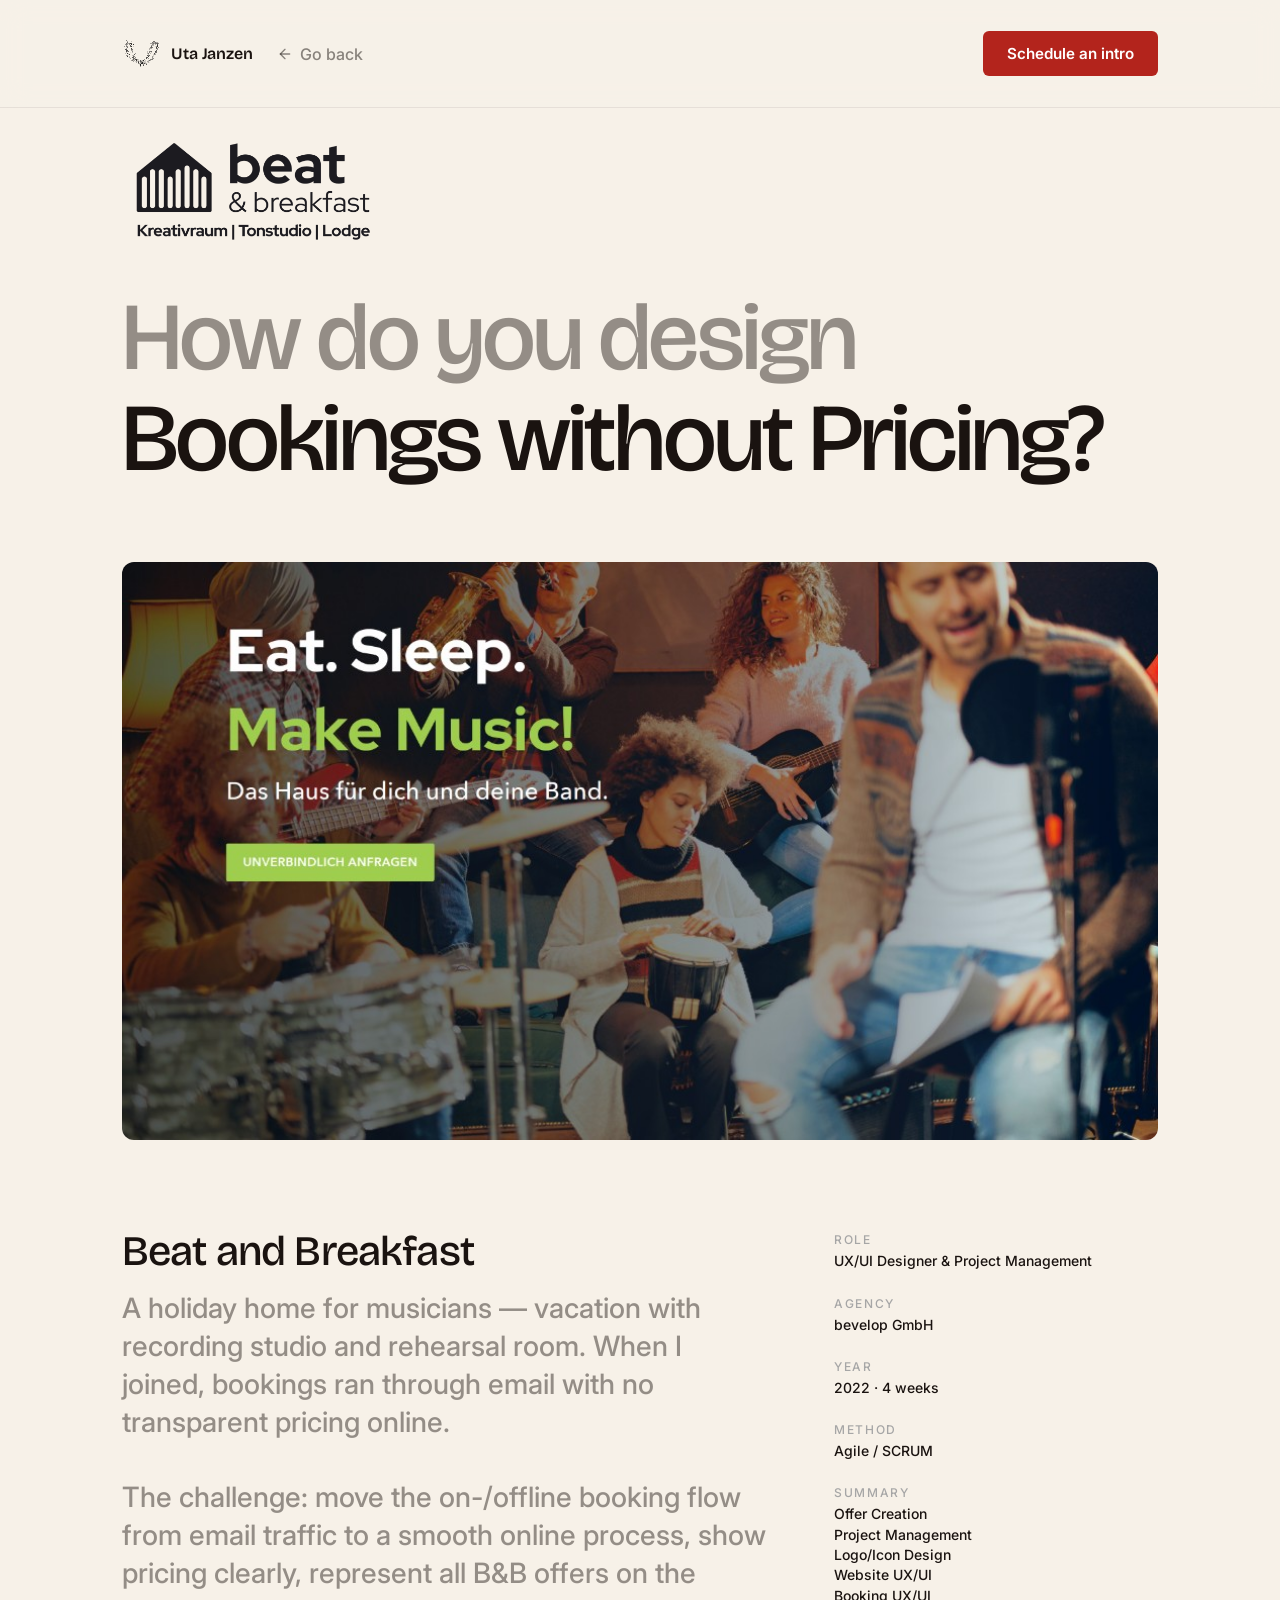
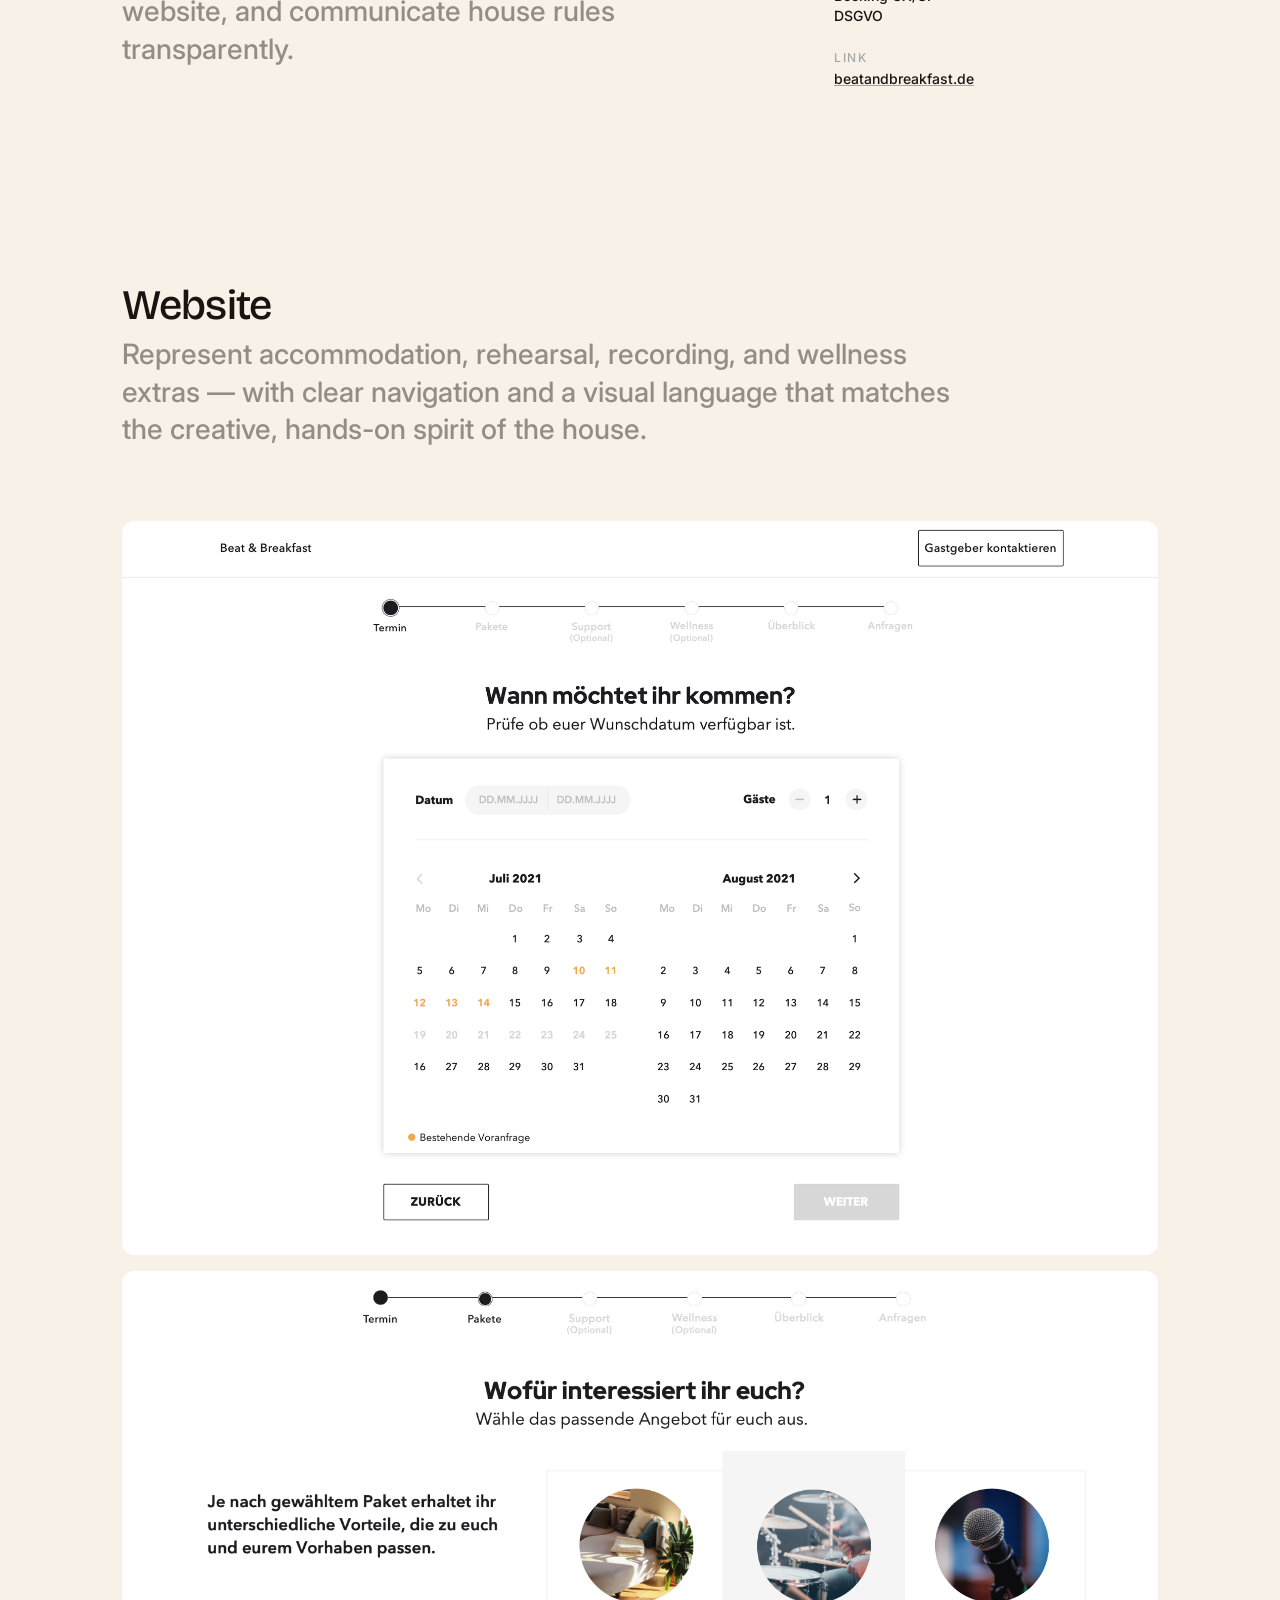
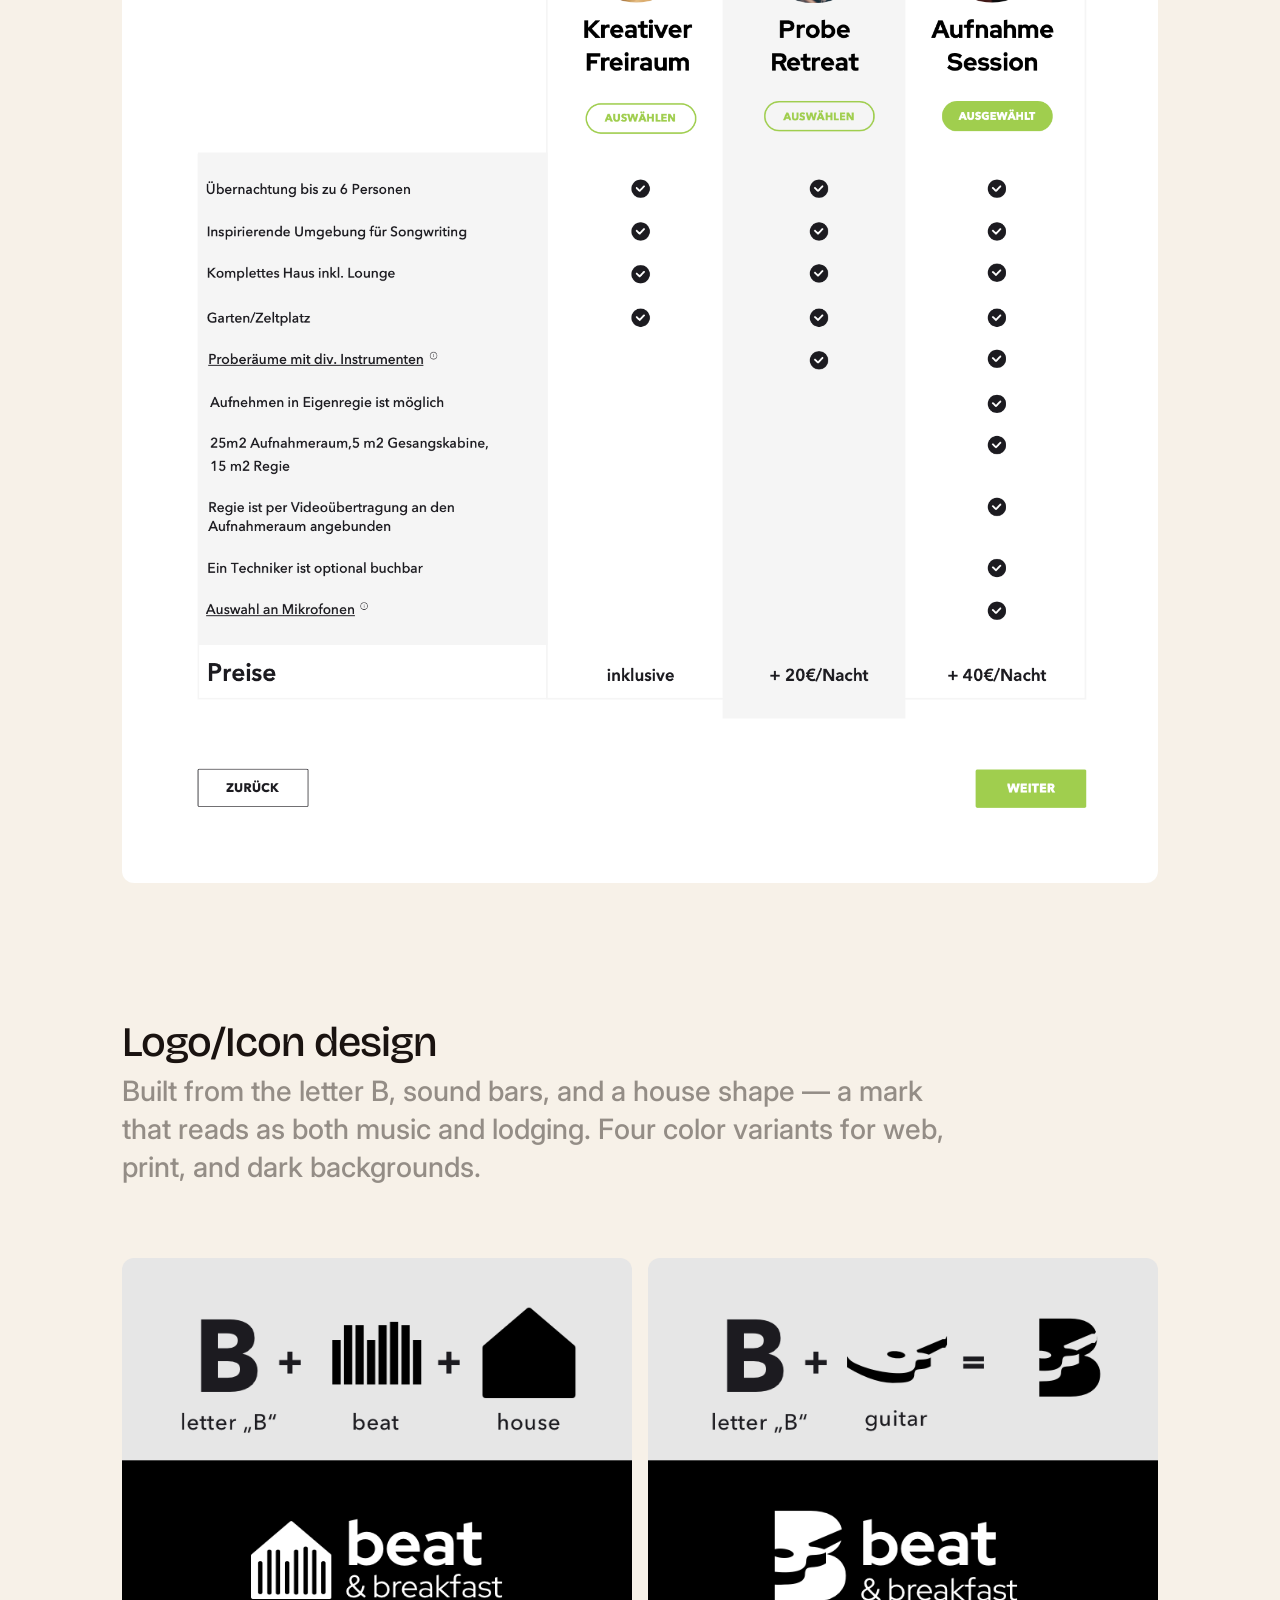
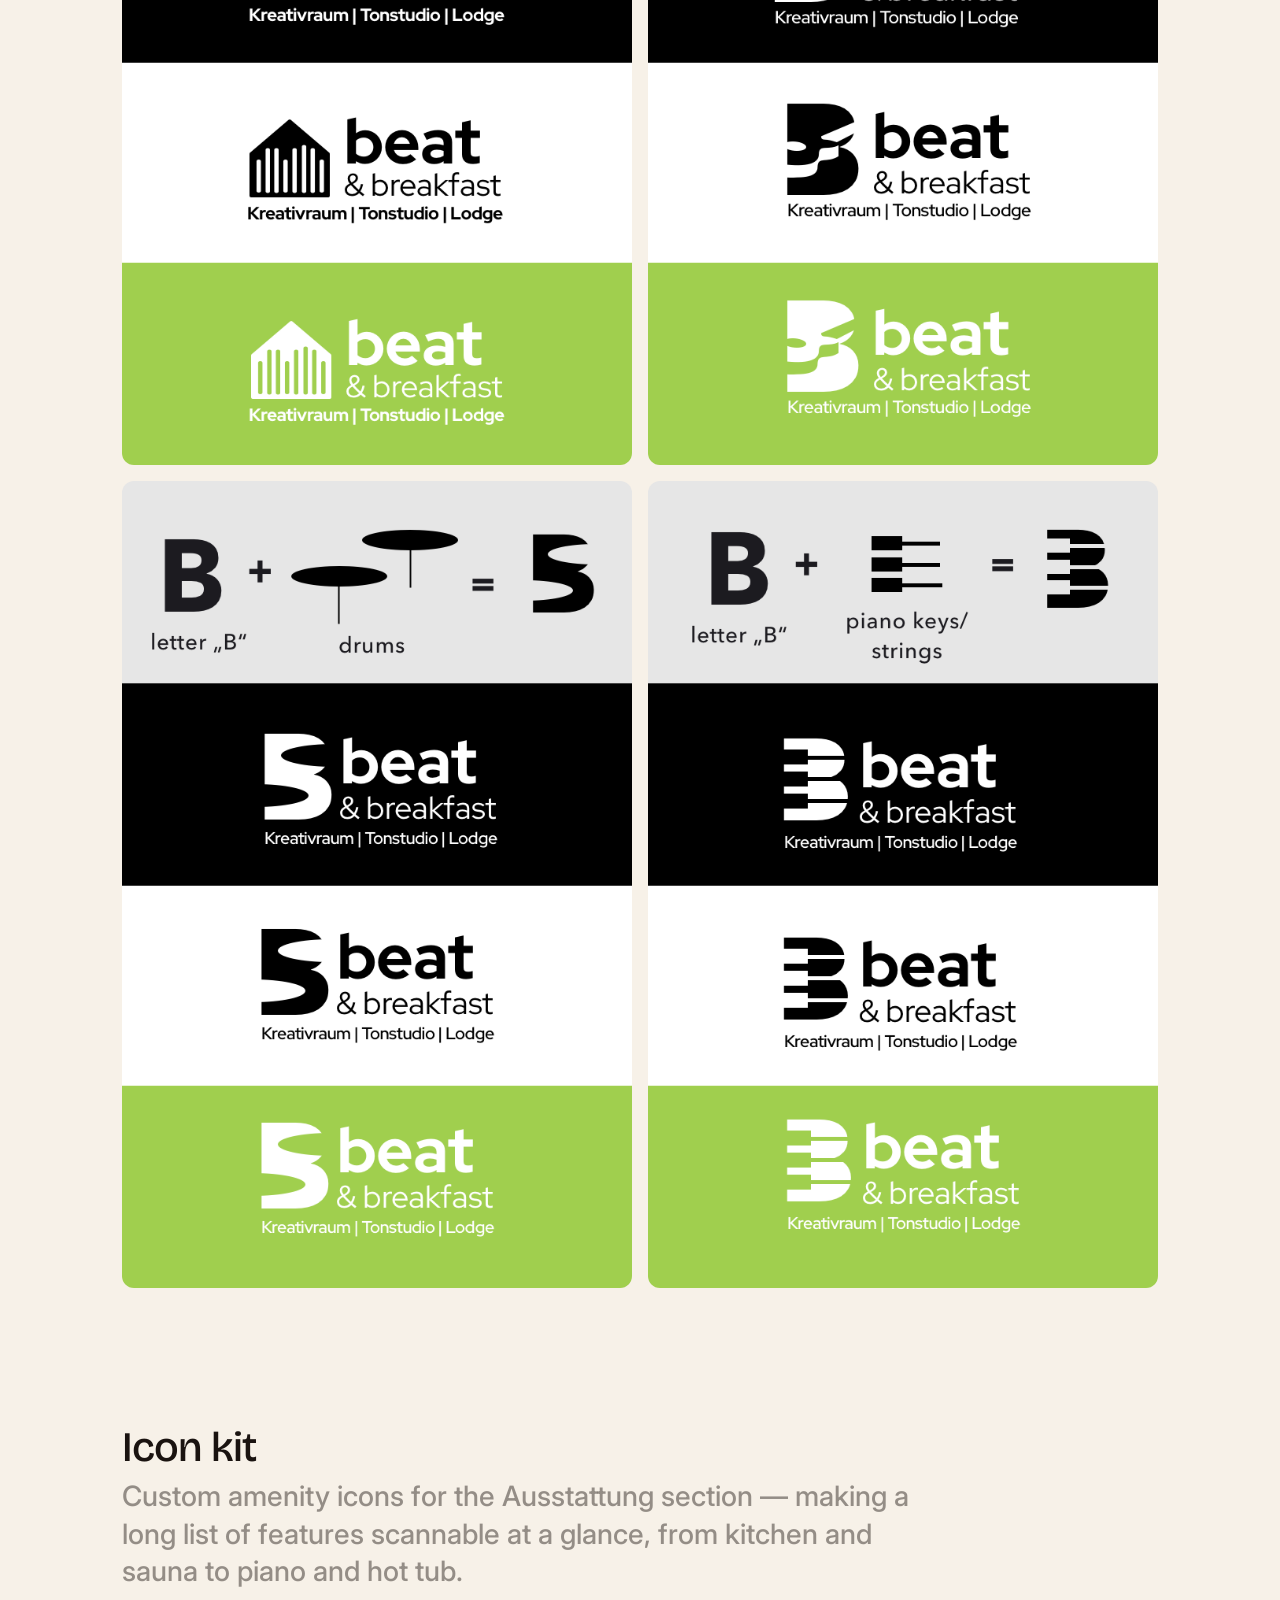
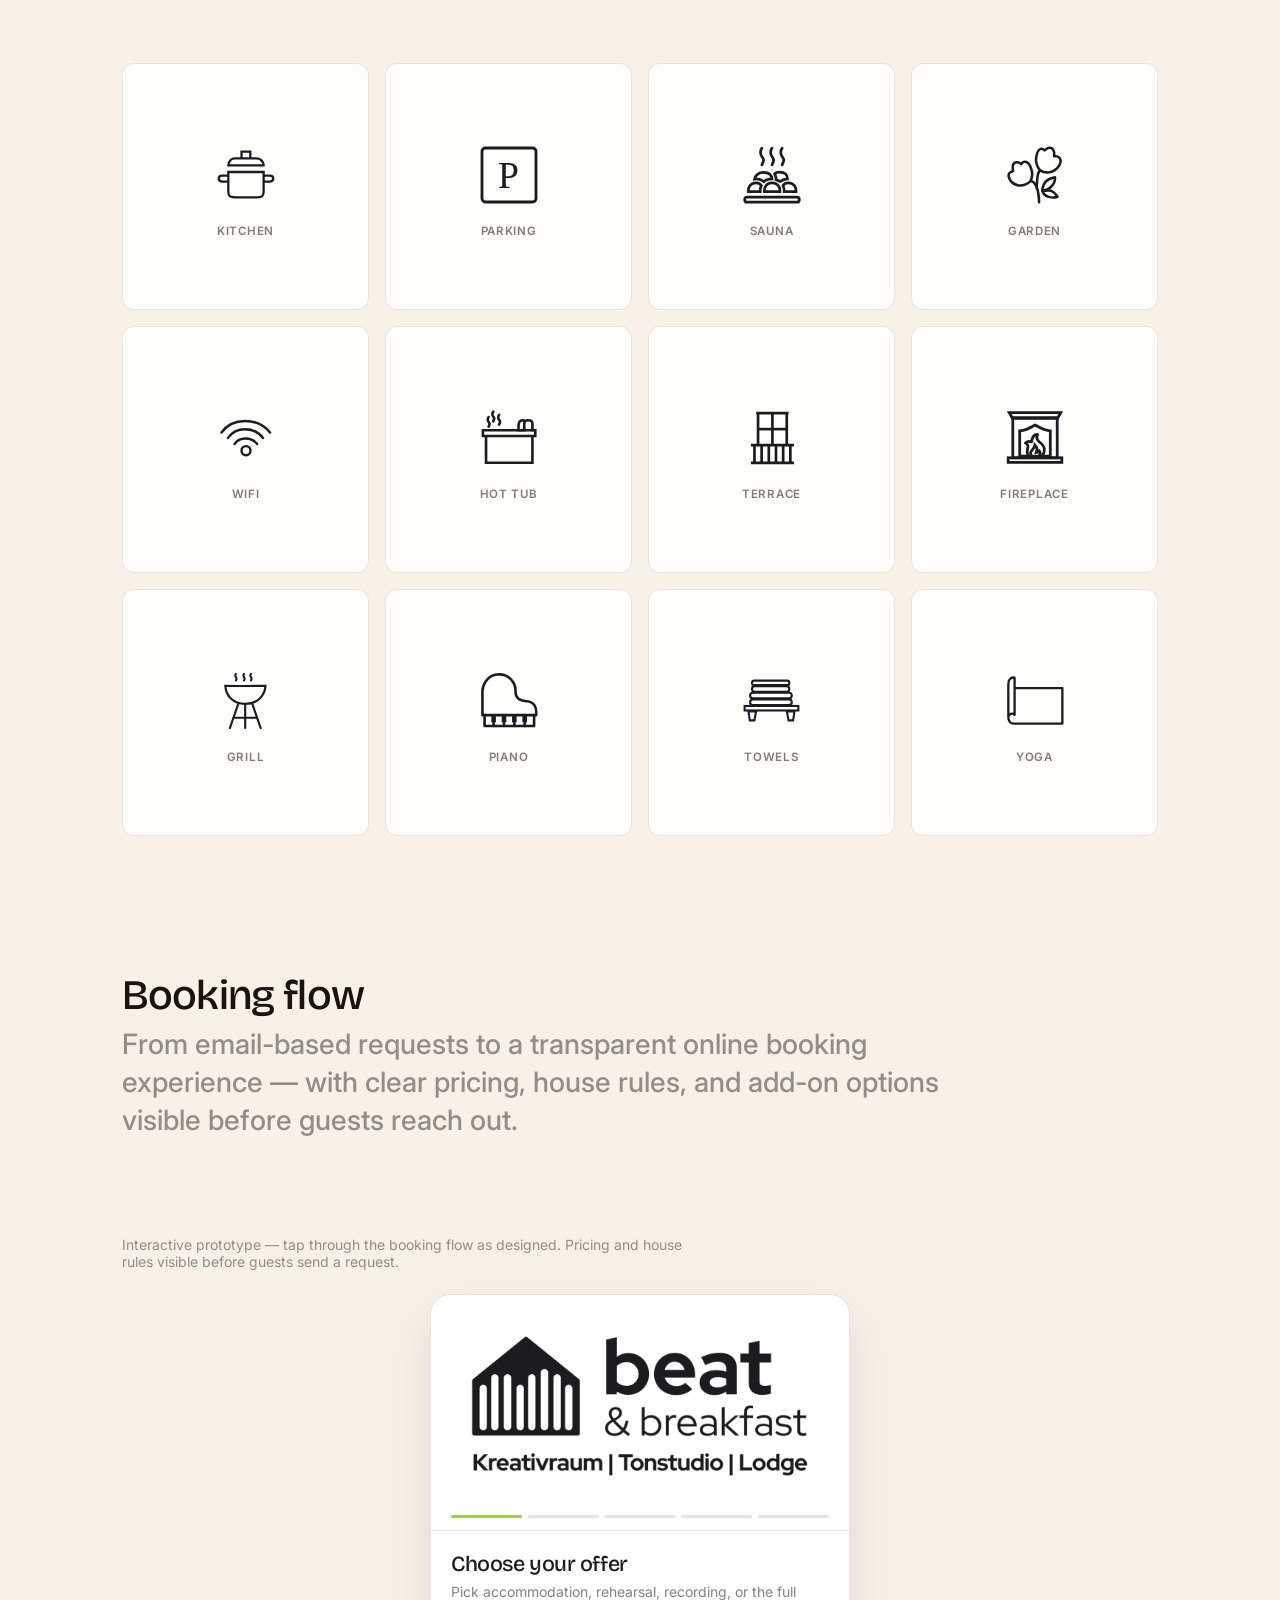
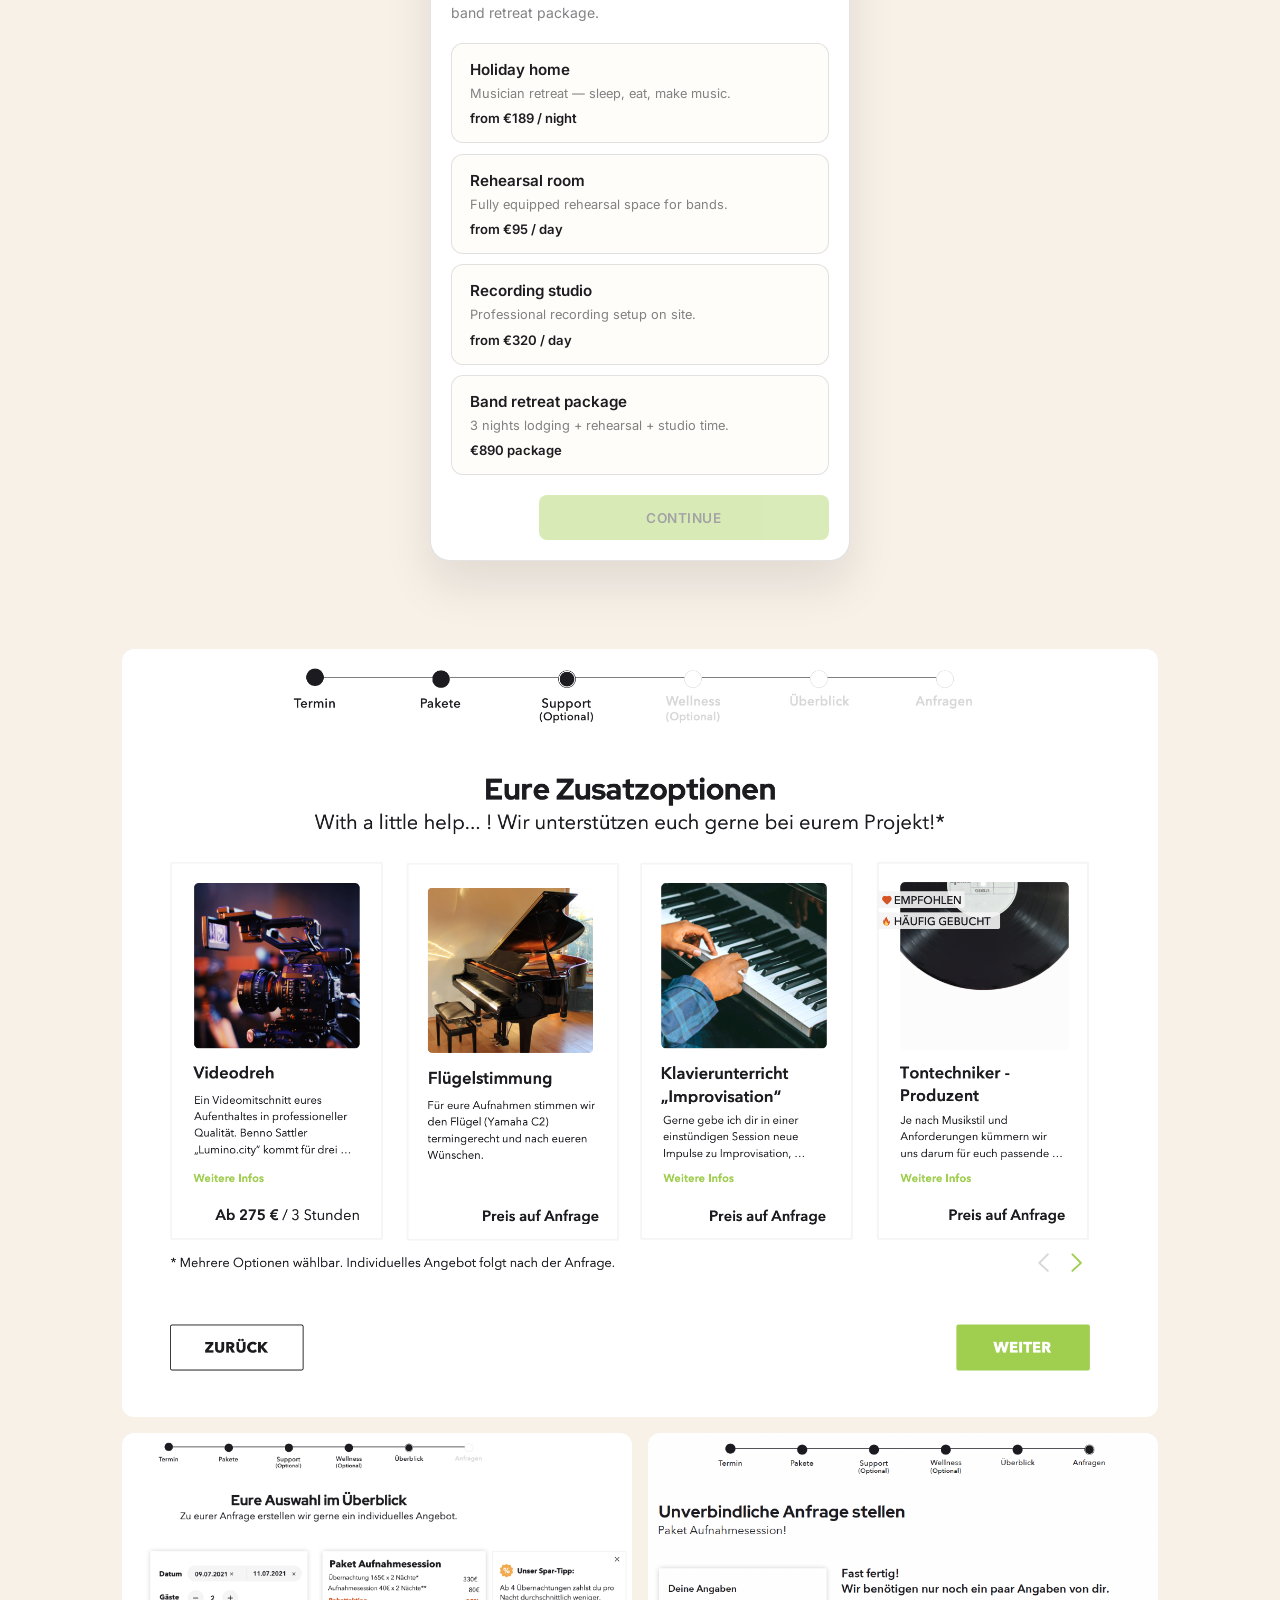
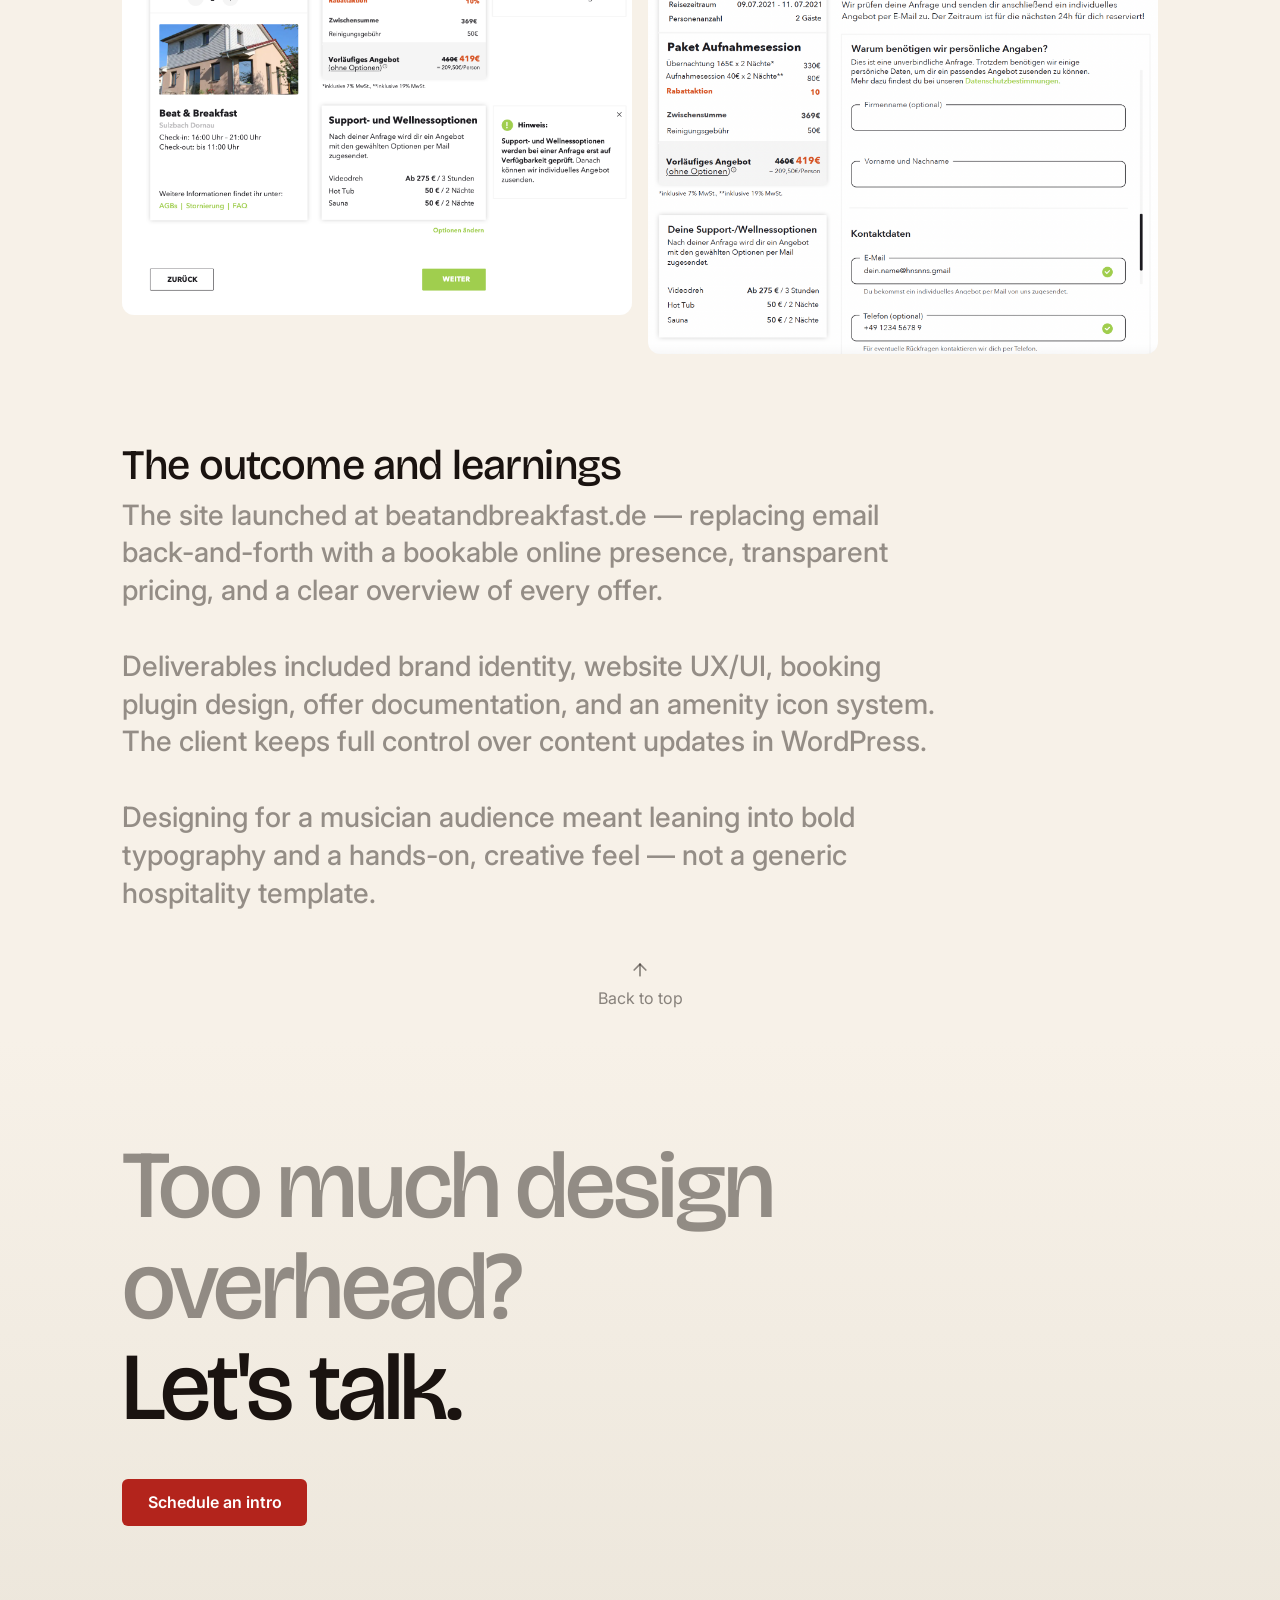
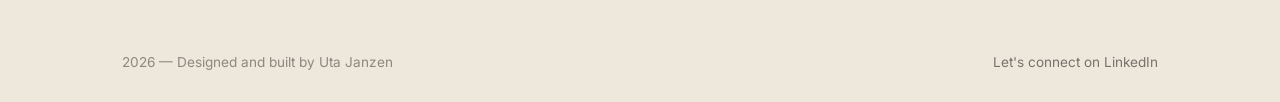
==== projects/beat-and-breakfast.html @ dea1ff3e "Add interactive booking prototype and improve icon kit display. Embeds a tap-through booking flow in" ====
<!DOCTYPE html>
<html lang="en">
<head>
<meta charset="UTF-8">
<meta name="viewport" content="width=device-width, initial-scale=1.0">
<title>Beat and Breakfast — Uta Janzen</title>
<link rel="preconnect" href="https://fonts.googleapis.com">
<link rel="preconnect" href="https://fonts.gstatic.com" crossorigin>
<link href="https://fonts.googleapis.com/css2?family=Bricolage+Grotesque:opsz,wght@12..96,400..800&family=Inter:wght@400;500&display=swap" rel="stylesheet">
<link rel="stylesheet" href="../assets/css/styles.css">
<link rel="stylesheet" href="../assets/css/case-study.css">
<link rel="stylesheet" href="../assets/css/booking-prototype.css">
</head>
<body>

<nav class="case-nav">
  <div class="case-container case-nav-inner">
    <a href="../index.html" class="brand"><svg class="brand-logo" viewBox="0 0 276 206" fill="none" xmlns="http://www.w3.org/2000/svg" aria-hidden="true">
<g filter="url(#filter0_g_2_8)">
<path d="M157.328 150.831C157.328 150.831 113.328 167.5 68.3278 139.5C23.3277 111.5 27.0765 27 27.0765 27C43.0765 27 47.0765 27 64.5765 27C72.3278 139 88.216 134.747 125.328 178.5C125.328 178.5 163.325 181.635 206.076 139.5C219.219 126.546 228.322 110.925 234.626 95.5C248.828 60.7509 248.828 27 248.828 27H209.828C209.828 27 207.336 95.3306 157.328 150.831ZM125.328 178.5C137.974 169.969 148.526 160.599 157.328 150.831" stroke="black" stroke-width="6"/>
</g>
<defs>
<filter id="filter0_g_2_8" x="0" y="0" width="275.828" height="205.553" filterUnits="userSpaceOnUse" color-interpolation-filters="sRGB">
<feFlood flood-opacity="0" result="BackgroundImageFix"/>
<feBlend mode="normal" in="SourceGraphic" in2="BackgroundImageFix" result="shape"/>
<feTurbulence type="fractalNoise" baseFrequency="0.2222222238779068 0.2222222238779068" numOctaves="3" seed="4551" />
<feDisplacementMap in="shape" scale="48" xChannelSelector="R" yChannelSelector="G" result="displacedImage" width="100%" height="100%" />
<feMerge result="effect1_texture_2_8">
<feMergeNode in="displacedImage"/>
</feMerge>
</filter>
</defs>
</svg><span class="name">Uta Janzen</span></a>

    <a href="../index.html#projects" class="case-back">
      <svg xmlns="http://www.w3.org/2000/svg" viewBox="0 0 24 24" fill="none" stroke="currentColor" stroke-width="2" stroke-linecap="round" stroke-linejoin="round" aria-hidden="true"><path d="m12 19-7-7 7-7"/><path d="M19 12H5"/></svg>
      Go back
    </a>

    <a class="btn-primary nav-cta booking-link" href="mailto:Uta.jnz@gmail.com?subject=Schedule%20an%20intro">Schedule an intro</a>
  </div>
</nav>

<main class="case-study">

  <section class="case-title-block">
    <div class="case-container">
      <div class="case-client-logo-wrap">
        <img class="case-client-logo" src="../assets/images/projects/beat-and-breakfast/logo-horizontal.png" alt="Beat and Breakfast">
      </div>
      <h1 class="case-page-headline">
        <span class="case-page-headline-muted">How do you design</span><br>
        Bookings without Pricing?
      </h1>
    </div>
  </section>

  <section class="case-media-block">
    <div class="case-container">
      <figure class="case-hero-media">
        <img src="../assets/images/projects/beat-and-breakfast/hero.png" alt="Beat and Breakfast — Eat. Sleep. Make Music.">
      </figure>
    </div>
  </section>

  <section class="case-intro-block">
    <div class="case-container">
      <div class="case-intro-grid">
        <div>
          <h2 class="case-section-title">Beat and Breakfast</h2>
          <p class="case-lead">A holiday home for musicians — vacation with recording studio and rehearsal room. When I joined, bookings ran through email with no transparent pricing online.

The challenge: move the on-/offline booking flow from email traffic to a smooth online process, show pricing clearly, represent all B&amp;B offers on the website, and communicate house rules transparently.</p>
        </div>
        <aside class="case-meta-col">
          <div class="case-meta-item">
            <span class="case-meta-label">Role</span>
            <span class="case-meta-value">UX/UI Designer &amp; Project Management</span>
          </div>
          <div class="case-meta-item">
            <span class="case-meta-label">Agency</span>
            <span class="case-meta-value">bevelop GmbH</span>
          </div>
          <div class="case-meta-item">
            <span class="case-meta-label">Year</span>
            <span class="case-meta-value">2022 · 4 weeks</span>
          </div>
          <div class="case-meta-item">
            <span class="case-meta-label">Method</span>
            <span class="case-meta-value">Agile / SCRUM</span>
          </div>
          <div class="case-meta-item">
            <span class="case-meta-label">Summary</span>
            <div class="case-meta-values">
              <span class="case-meta-value">Offer Creation</span>
              <span class="case-meta-value">Project Management</span>
              <span class="case-meta-value">Logo/Icon Design</span>
              <span class="case-meta-value">Website UX/UI</span>
              <span class="case-meta-value">Booking UX/UI</span>
              <span class="case-meta-value">DSGVO</span>
            </div>
          </div>
          <div class="case-meta-item">
            <span class="case-meta-label">Link</span>
            <div class="case-meta-values">
              <span class="case-meta-value"><a href="https://beatandbreakfast.de/" target="_blank" rel="noopener">beatandbreakfast.de</a></span>
            </div>
          </div>
        </aside>
      </div>
    </div>
  </section>

  <section class="case-text-block case-text-block--feature">
    <div class="case-container">
      <h2 class="case-section-title">Website</h2>
      <p class="case-lead">Represent accommodation, rehearsal, recording, and wellness extras — with clear navigation and a visual language that matches the creative, hands-on spirit of the house.</p>
    </div>
  </section>

  <section class="case-media-block">
    <div class="case-container">
      <img src="../assets/images/projects/beat-and-breakfast/homepage-1.png" alt="Beat and Breakfast website homepage">
    </div>
  </section>

  <section class="case-media-block">
    <div class="case-container">
      <img src="../assets/images/projects/beat-and-breakfast/homepage-2.png" alt="Beat and Breakfast website sections">
    </div>
  </section>

  <section class="case-text-block case-text-block--feature">
    <div class="case-container">
      <h2 class="case-section-title">Logo/Icon design</h2>
      <p class="case-lead">Built from the letter B, sound bars, and a house shape — a mark that reads as both music and lodging. Four color variants for web, print, and dark backgrounds.</p>
    </div>
  </section>

  <section class="case-media-block">
    <div class="case-container">
      <div class="case-media-grid case-media-grid--2">
        <img src="../assets/images/projects/beat-and-breakfast/logo-1.png" alt="Beat and Breakfast logo design process">
        <img src="../assets/images/projects/beat-and-breakfast/logo-2.png" alt="Beat and Breakfast logo on dark background">
      </div>
    </div>
  </section>

  <section class="case-media-block">
    <div class="case-container">
      <div class="case-media-grid case-media-grid--2">
        <img src="../assets/images/projects/beat-and-breakfast/logo-3.png" alt="Beat and Breakfast logo on white">
        <img src="../assets/images/projects/beat-and-breakfast/logo-4.png" alt="Beat and Breakfast logo on green">
      </div>
    </div>
  </section>

  <section class="case-text-block case-text-block--feature">
    <div class="case-container">
      <h2 class="case-section-title">Icon kit</h2>
      <p class="case-lead">Custom amenity icons for the Ausstattung section — making a long list of features scannable at a glance, from kitchen and sauna to piano and hot tub.</p>
    </div>
  </section>

  <section class="case-media-block">
    <div class="case-container">
      <div class="icon-kit-grid">
        <div class="icon-kit-item"><div class="icon-kit-icon"><img src="../assets/images/projects/beat-and-breakfast/icons/kitchen.svg" alt=""></div><span>Kitchen</span></div>
        <div class="icon-kit-item"><div class="icon-kit-icon"><img src="../assets/images/projects/beat-and-breakfast/icons/parking.svg" alt=""></div><span>Parking</span></div>
        <div class="icon-kit-item"><div class="icon-kit-icon"><img src="../assets/images/projects/beat-and-breakfast/icons/sauna.svg" alt=""></div><span>Sauna</span></div>
        <div class="icon-kit-item"><div class="icon-kit-icon"><img src="../assets/images/projects/beat-and-breakfast/icons/garden.svg" alt=""></div><span>Garden</span></div>
        <div class="icon-kit-item"><div class="icon-kit-icon"><img src="../assets/images/projects/beat-and-breakfast/icons/wifi.svg" alt=""></div><span>WiFi</span></div>
        <div class="icon-kit-item"><div class="icon-kit-icon"><img src="../assets/images/projects/beat-and-breakfast/icons/hot-tub.svg" alt=""></div><span>Hot tub</span></div>
        <div class="icon-kit-item"><div class="icon-kit-icon"><img src="../assets/images/projects/beat-and-breakfast/icons/terrace.svg" alt=""></div><span>Terrace</span></div>
        <div class="icon-kit-item"><div class="icon-kit-icon"><img src="../assets/images/projects/beat-and-breakfast/icons/fireplace.svg" alt=""></div><span>Fireplace</span></div>
        <div class="icon-kit-item"><div class="icon-kit-icon"><img src="../assets/images/projects/beat-and-breakfast/icons/grill.svg" alt=""></div><span>Grill</span></div>
        <div class="icon-kit-item"><div class="icon-kit-icon"><img src="../assets/images/projects/beat-and-breakfast/icons/piano.svg" alt=""></div><span>Piano</span></div>
        <div class="icon-kit-item"><div class="icon-kit-icon"><img src="../assets/images/projects/beat-and-breakfast/icons/towels.svg" alt=""></div><span>Towels</span></div>
        <div class="icon-kit-item"><div class="icon-kit-icon"><img src="../assets/images/projects/beat-and-breakfast/icons/yoga.svg" alt=""></div><span>Yoga</span></div>
      </div>
    </div>
  </section>

  <section class="case-text-block case-text-block--feature">
    <div class="case-container">
      <h2 class="case-section-title">Booking flow</h2>
      <p class="case-lead">From email-based requests to a transparent online booking experience — with clear pricing, house rules, and add-on options visible before guests reach out.</p>
    </div>
  </section>

  <section class="case-media-block booking-prototype-section">
    <div class="case-container">
      <p class="booking-prototype-intro">Interactive prototype — tap through the booking flow as designed. Pricing and house rules visible before guests send a request.</p>
      <div class="booking-prototype-wrap">
        <div class="booking-app" id="bookingApp">
          <div class="booking-app-header">
            <img class="booking-app-logo" src="../assets/images/projects/beat-and-breakfast/logo-horizontal.png" alt="Beat and Breakfast">
            <div class="booking-steps" aria-hidden="true">
              <span class="booking-step-dot is-active"></span>
              <span class="booking-step-dot"></span>
              <span class="booking-step-dot"></span>
              <span class="booking-step-dot"></span>
              <span class="booking-step-dot"></span>
            </div>
          </div>

          <div class="booking-app-body">
            <div class="booking-panel is-active" data-step="0">
              <h3 class="booking-panel-title">Choose your offer</h3>
              <p class="booking-panel-lead">Pick accommodation, rehearsal, recording, or the full band retreat package.</p>
              <div class="booking-offer-grid">
                <button type="button" class="booking-offer-card" data-offer="holiday">
                  <strong>Holiday home</strong>
                  <span>Musician retreat — sleep, eat, make music.</span>
                  <em>from €189 / night</em>
                </button>
                <button type="button" class="booking-offer-card" data-offer="rehearsal">
                  <strong>Rehearsal room</strong>
                  <span>Fully equipped rehearsal space for bands.</span>
                  <em>from €95 / day</em>
                </button>
                <button type="button" class="booking-offer-card" data-offer="recording">
                  <strong>Recording studio</strong>
                  <span>Professional recording setup on site.</span>
                  <em>from €320 / day</em>
                </button>
                <button type="button" class="booking-offer-card" data-offer="package">
                  <strong>Band retreat package</strong>
                  <span>3 nights lodging + rehearsal + studio time.</span>
                  <em>€890 package</em>
                </button>
              </div>
            </div>

            <div class="booking-panel" data-step="1">
              <h3 class="booking-panel-title">Dates &amp; guests</h3>
              <p class="booking-panel-lead">Select your stay — pricing updates automatically in the next step.</p>
              <div class="booking-field-row">
                <div class="booking-field">
                  <label for="bbCheckIn">Check-in</label>
                  <input type="date" id="bbCheckIn" data-field="checkIn">
                </div>
                <div class="booking-field">
                  <label for="bbCheckOut">Check-out</label>
                  <input type="date" id="bbCheckOut" data-field="checkOut">
                </div>
              </div>
              <div class="booking-field">
                <label for="bbGuests">Guests</label>
                <select id="bbGuests" data-field="guests">
                  <option value="1">1 guest</option>
                  <option value="2" selected>2 guests</option>
                  <option value="3">3 guests</option>
                  <option value="4">4 guests</option>
                  <option value="5">5 guests</option>
                  <option value="6">6 guests</option>
                </select>
              </div>
            </div>

            <div class="booking-panel" data-step="2">
              <h3 class="booking-panel-title">Extras &amp; wellness</h3>
              <p class="booking-panel-lead">Optional add-ons — no surprises later in the email thread.</p>
              <div class="booking-extra-list">
                <label class="booking-extra-item">
                  <input type="checkbox" data-extra value="sauna">
                  <div>
                    <strong>Private sauna</strong>
                    <span>2-hour slot, towels included.</span>
                    <em>+ €45 / session</em>
                  </div>
                </label>
                <label class="booking-extra-item">
                  <input type="checkbox" data-extra value="hottub">
                  <div>
                    <strong>Hot tub</strong>
                    <span>Evening slot under the stars.</span>
                    <em>+ €35 / session</em>
                  </div>
                </label>
                <label class="booking-extra-item">
                  <input type="checkbox" data-extra value="breakfast">
                  <div>
                    <strong>Breakfast basket</strong>
                    <span>Local bakery, fruit, coffee &amp; tea.</span>
                    <em>+ €18 / person / day</em>
                  </div>
                </label>
                <label class="booking-extra-item">
                  <input type="checkbox" data-extra value="late">
                  <div>
                    <strong>Late checkout</strong>
                    <span>Stay until 2 pm on departure day.</span>
                    <em>+ €50 once</em>
                  </div>
                </label>
              </div>
            </div>

            <div class="booking-panel" data-step="3">
              <h3 class="booking-panel-title">Pricing overview</h3>
              <p class="booking-panel-lead">Every line item visible before you reach out — the core UX improvement.</p>
              <div class="booking-price-list" data-price-list></div>
              <div class="booking-rules">
                <h4>House rules</h4>
                <ul>
                  <li>Quiet hours after 10 pm — neighbours &amp; studio gear</li>
                  <li>No shoes in the rehearsal room</li>
                  <li>Smoking outside only</li>
                  <li>Pets on request</li>
                </ul>
              </div>
            </div>

            <div class="booking-panel" data-step="4">
              <h3 class="booking-panel-title">Send request</h3>
              <p class="booking-panel-lead">Non-binding inquiry — the host confirms availability within 24 hours.</p>
              <div class="booking-field">
                <label for="bbName">Name</label>
                <input type="text" id="bbName" data-field="name" placeholder="Your name" autocomplete="name">
              </div>
              <div class="booking-field">
                <label for="bbEmail">Email</label>
                <input type="email" id="bbEmail" data-field="email" placeholder="you@band.com" autocomplete="email">
              </div>
              <div class="booking-field">
                <label for="bbMessage">Message (optional)</label>
                <textarea id="bbMessage" data-field="message" rows="3" placeholder="Band name, gear needs, arrival time…"></textarea>
              </div>
              <label class="booking-check">
                <input type="checkbox" data-field="rulesAccepted">
                <span>I have read the house rules and agree to the booking terms.</span>
              </label>
            </div>

            <div class="booking-panel" data-step="5">
              <div class="booking-success">
                <div class="booking-success-icon" aria-hidden="true">✓</div>
                <h3>Request sent</h3>
                <p>Your inquiry with full pricing is on its way. No back-and-forth quoting needed.</p>
              </div>
            </div>
          </div>

          <div class="booking-app-footer">
            <button type="button" class="booking-btn booking-btn--back" data-action="back">Back</button>
            <button type="button" class="booking-btn booking-btn--next" data-action="next" disabled>Continue</button>
          </div>
        </div>
      </div>
    </div>
  </section>

  <section class="case-media-block">
    <div class="case-container">
      <img src="../assets/images/projects/beat-and-breakfast/booking-1.png" alt="Beat and Breakfast booking flow overview">
    </div>
  </section>

  <section class="case-media-block">
    <div class="case-container">
      <div class="case-media-grid case-media-grid--2">
        <img src="../assets/images/projects/beat-and-breakfast/booking-2.png" alt="Beat and Breakfast booking flow steps">
        <img src="../assets/images/projects/beat-and-breakfast/booking-3.png" alt="Beat and Breakfast pricing display">
      </div>
    </div>
  </section>

  <section class="case-text-block">
    <div class="case-container">
      <h2 class="case-section-title">The outcome and learnings</h2>
      <p class="case-lead">The site launched at beatandbreakfast.de — replacing email back-and-forth with a bookable online presence, transparent pricing, and a clear overview of every offer.

Deliverables included brand identity, website UX/UI, booking plugin design, offer documentation, and an amenity icon system. The client keeps full control over content updates in WordPress.

Designing for a musician audience meant leaning into bold typography and a hands-on, creative feel — not a generic hospitality template.</p>
    </div>
  </section>

  <div class="case-top-wrap">
    <button class="case-top" id="caseTopBtn" type="button">
      <svg xmlns="http://www.w3.org/2000/svg" viewBox="0 0 24 24" fill="none" stroke="currentColor" stroke-width="2" stroke-linecap="round" stroke-linejoin="round" aria-hidden="true"><path d="m5 12 7-7 7 7"/><path d="M12 19V5"/></svg>
      Back to top
    </button>
  </div>

  <section class="case-footer-cta footer-cta">
    <div class="case-container">
      <h2 class="case-footer-cta-title footer-cta-title">
        <span class="case-footer-cta-muted footer-cta-muted">Too much design overhead?</span><br>
        Let's talk.
      </h2>
      <div class="case-footer-cta-actions footer-cta-actions">
        <a class="btn-primary booking-link" href="mailto:Uta.jnz@gmail.com?subject=Schedule%20an%20intro">Schedule an intro</a>
      </div>
    </div>
  </section>

</main>

<footer class="case-footer">
  <div class="case-container case-footer-inner">
    <p class="case-footer-copy">2026 — Designed and built by Uta Janzen</p>
    <div class="case-footer-links">
      <a href="https://www.linkedin.com/in/utajanzen/" target="_blank" rel="noopener">Let's connect on LinkedIn</a>
    </div>
  </div>
</footer>

<script src="../assets/js/site-config.js"></script>
<script src="../assets/js/booking-links.js"></script>
<script src="../assets/js/case-study.js"></script>
<script src="../assets/js/booking-prototype.js"></script>
</body>
</html>
---- assets/css/styles.css ----
:root {
    --bg: #F7F1E8;
    --ink: #1A1310;
    --red: #B3241C;
    --red-deep: #6E1512;
    --red-soft: #E7B7AC;
    --content-max: 1100px;
    --content-pad: 2rem;
  }
  * { box-sizing: border-box; margin: 0; padding: 0; }
  html { scroll-behavior: smooth; }
  body {
    background: var(--bg);
    color: var(--ink);
    font-family: 'Inter', sans-serif;
    overflow-x: hidden;
  }

  .site-container {
    width: 100%;
    max-width: var(--content-max);
    margin: 0 auto;
    padding-left: var(--content-pad);
    padding-right: var(--content-pad);
  }

  nav {
    position: fixed;
    top: 0;
    left: 0;
    right: 0;
    z-index: 10;
    color: var(--ink);
    background: rgba(247, 241, 232, 0.78);
    backdrop-filter: blur(14px);
    -webkit-backdrop-filter: blur(14px);
    border-bottom: 1px solid rgba(26, 19, 16, 0.08);
    padding: 1.1rem 0;
  }
  .nav-inner {
    display: flex;
    justify-content: space-between;
    align-items: center;
  }
  nav .brand {
    display: flex;
    align-items: center;
    gap: 0.6rem;
    text-decoration: none;
    color: inherit;
  }
  nav .brand-logo {
    height: 1.85em;
    width: auto;
    display: block;
    image-rendering: -webkit-optimize-contrast;
    image-rendering: auto;
  }
  nav .name {
    font-family: 'Bricolage Grotesque', sans-serif;
    font-weight: 600;
    font-size: 1rem;
    letter-spacing: -0.01em;
  }

  .btn-primary {
    display: inline-flex;
    align-items: center;
    justify-content: center;
    background: var(--red);
    color: #fff;
    font-weight: 600;
    font-size: 1rem;
    padding: 0.85rem 1.6rem;
    border-radius: 6px;
    text-decoration: none;
    transition: background 0.2s ease;
    white-space: nowrap;
  }
  .btn-primary:hover {
    background: var(--red-deep);
  }
  .nav-cta {
    font-size: 0.95rem;
    padding: 0.8rem 1.5rem;
  }

  @media (max-width: 520px) {
    .nav-cta {
      font-size: 0.85rem;
      padding: 0.7rem 1.1rem;
    }
  }

  .hero {
    min-height: 100svh;
    display: flex;
    flex-direction: column;
    align-items: center;
    justify-content: center;
    text-align: center;
    padding: 8rem 1.5rem 2rem;
    position: relative;
  }

  .hero-headline {
    font-family: 'Bricolage Grotesque', sans-serif;
    font-weight: 700;
    font-size: clamp(2rem, 8.5vw, 6.8rem);
    line-height: 0.94;
    letter-spacing: -0.02em;
    color: var(--red);
    white-space: nowrap;
    width: 100%;
    text-align: center;
    margin: 0 auto;
  }

  .drip-wrap {
    position: relative;
    height: 20px;
    width: 20px;
    margin-top: 1.5rem;
    overflow: visible;
  }
  .drip-dot {
    position: absolute;
    top: 0;
    left: 50%;
    width: 9px;
    height: 9px;
    background: var(--red);
    border-radius: 50% 50% 50% 50% / 60% 60% 40% 40%;
    transform: translateX(-50%);
  }

  .illustration-row {
    display: flex;
    justify-content: center;
    align-items: flex-end;
    gap: 30px;
    margin-top: -1.5rem;
    width: 100%;
    max-width: var(--content-max);
  }

  .illu {
    width: 380px;
    max-width: 42vw;
    height: auto;
    will-change: transform, opacity;
    transition: transform 0.05s linear;
  }

  .next-section {
    background: var(--bg);
  }

  .offers {
    padding-top: 7rem;
    padding-bottom: 8rem;
  }

  .offers-eyebrow {
    display: block;
    font-size: 0.78rem;
    letter-spacing: 0.14em;
    text-transform: uppercase;
    color: var(--red-deep);
    font-weight: 600;
    margin-bottom: 3rem;
  }

  .offer-row {
    display: grid;
    grid-template-columns: 64px 1fr;
    gap: 1.75rem;
    align-items: start;
    padding: 2.6rem 0;
    border-top: 1px solid rgba(26, 19, 16, 0.14);
  }
  .offer-row:last-child {
    border-bottom: 1px solid rgba(26, 19, 16, 0.14);
  }

  .offer-mark {
    width: 42px;
    height: 42px;
    margin-top: 0.3rem;
    background: var(--red);
    border-radius: 50% 50% 50% 50% / 60% 60% 40% 40%;
    transform: rotate(-8deg);
    flex-shrink: 0;
  }
  .offer-row:nth-child(3) .offer-mark { transform: rotate(4deg); }
  .offer-row:nth-child(4) .offer-mark { transform: rotate(-16deg); }

  .offer-text h3 {
    font-family: 'Bricolage Grotesque', sans-serif;
    font-weight: 700;
    font-size: clamp(1.5rem, 3.2vw, 2.5rem);
    letter-spacing: -0.01em;
    line-height: 1.12;
    margin-bottom: 0.7rem;
  }
  .offer-text p {
    font-size: 1rem;
    line-height: 1.5;
    color: rgba(26, 19, 16, 0.62);
    max-width: 68ch;
  }

  @media (max-width: 620px) {
    .offer-row {
      grid-template-columns: 1fr;
      gap: 1rem;
    }
  }

  .gallery-section {
    background: var(--bg);
    padding: 7rem 0 8rem;
  }
  .gallery-head {
    padding-bottom: 2.5rem;
  }
  .gallery-eyebrow {
    display: block;
    font-size: 0.78rem;
    letter-spacing: 0.14em;
    text-transform: uppercase;
    color: var(--red-deep);
    font-weight: 600;
    margin-bottom: 1rem;
  }
  .gallery-headline {
    font-family: 'Bricolage Grotesque', sans-serif;
    font-weight: 700;
    font-size: clamp(1.8rem, 4vw, 3rem);
    letter-spacing: -0.01em;
    line-height: 1.05;
    min-height: 1.2em;
    transition: opacity 0.25s ease;
  }
  .gallery-headline.swapping { opacity: 0; }

  .carousel-track {
    --card-w: min(78vw, 560px);
    display: flex;
    gap: 1.5rem;
    overflow-x: auto;
    scroll-snap-type: x mandatory;
    padding: 1rem calc(50% - (var(--card-w) / 2)) 1rem;
    scrollbar-width: none;
    -ms-overflow-style: none;
  }
  .carousel-track::-webkit-scrollbar { display: none; }

  .case-card {
    flex: 0 0 auto;
    width: var(--card-w);
    scroll-snap-align: center;
    background: #FFFDF9;
    border-radius: 20px;
    border: 2px solid rgba(26, 19, 16, 0.1);
    overflow: hidden;
    text-decoration: none;
    color: inherit;
    display: block;
    opacity: 0.5;
    transform: scale(0.94);
    transition: transform 0.35s ease, opacity 0.35s ease, border-color 0.35s ease, box-shadow 0.35s ease;
  }
  .case-card.active {
    border-color: var(--red);
    opacity: 1;
    transform: scale(1);
    box-shadow: 0 24px 48px rgba(26, 19, 16, 0.14);
  }

  .case-media {
    aspect-ratio: 16 / 10;
    position: relative;
    background: repeating-linear-gradient(
      135deg,
      rgba(26, 19, 16, 0.06),
      rgba(26, 19, 16, 0.06) 10px,
      rgba(26, 19, 16, 0.03) 10px,
      rgba(26, 19, 16, 0.03) 20px
    );
    display: flex;
    align-items: center;
    justify-content: center;
    color: rgba(26, 19, 16, 0.4);
    font-size: 0.8rem;
    letter-spacing: 0.03em;
  }

  .case-media img {
    position: absolute;
    inset: 0;
    width: 100%;
    height: 100%;
    object-fit: cover;
    object-position: top center;
  }

  .case-badge {
    position: absolute;
    top: 14px;
    left: 14px;
    display: flex;
    align-items: center;
    gap: 0.4rem;
    background: rgba(26, 19, 16, 0.85);
    color: #FFFDF9;
    font-size: 0.68rem;
    letter-spacing: 0.05em;
    text-transform: uppercase;
    font-weight: 500;
    padding: 0.35rem 0.7rem;
    border-radius: 999px;
  }
  .case-badge .dot {
    width: 6px;
    height: 6px;
    border-radius: 50%;
    background: var(--red);
  }

  .case-info {
    padding: 1.4rem 1.5rem 1.6rem;
  }
  .case-info h3 {
    font-family: 'Bricolage Grotesque', sans-serif;
    font-weight: 700;
    font-size: 1.25rem;
    letter-spacing: -0.01em;
    margin-bottom: 0.4rem;
  }
  .case-info p {
    font-size: 0.9rem;
    line-height: 1.5;
    color: rgba(26, 19, 16, 0.6);
    margin-bottom: 1.1rem;
  }
  .case-tags {
    display: flex;
    gap: 0.5rem;
    flex-wrap: wrap;
    margin-bottom: 1.2rem;
  }
  .case-tags span {
    font-size: 0.7rem;
    padding: 0.3rem 0.65rem;
    border: 1px solid rgba(26, 19, 16, 0.16);
    border-radius: 999px;
    color: rgba(26, 19, 16, 0.6);
  }
  .case-link {
    display: inline-flex;
    align-items: center;
    gap: 0.3rem;
    font-size: 0.78rem;
    font-weight: 600;
    letter-spacing: 0.03em;
    text-transform: uppercase;
    color: var(--red-deep);
  }

  .about-section {
    background: var(--bg);
    padding: 7rem 0 8rem;
  }
  .about-eyebrow {
    display: block;
    font-size: 0.78rem;
    letter-spacing: 0.14em;
    text-transform: uppercase;
    color: var(--red-deep);
    font-weight: 600;
    margin-bottom: 2.5rem;
  }
  .about-grid {
    display: grid;
    grid-template-columns: 1.1fr 0.9fr;
    gap: 5rem;
    align-items: center;
  }
  .about-text p {
    font-size: 1.15rem;
    line-height: 1.6;
    color: rgba(26, 19, 16, 0.55);
    margin-bottom: 1.6rem;
    max-width: 46ch;
  }
  .about-text p strong {
    color: var(--ink);
    font-weight: 600;
  }
  .about-text a {
    color: rgba(26, 19, 16, 0.55);
    text-decoration-color: rgba(26, 19, 16, 0.35);
    transition: color 0.2s ease, text-decoration-color 0.2s ease;
  }
  .about-text a:hover {
    color: var(--red);
    text-decoration-color: var(--red);
  }
  .about-divider {
    border: none;
    border-top: 1px solid rgba(26, 19, 16, 0.14);
    margin: 2rem 0 1.6rem;
    max-width: 46ch;
  }
  .about-roles {
    display: flex;
    flex-direction: column;
    gap: 0.6rem;
  }
  .role-row {
    display: flex;
    flex-wrap: wrap;
    align-items: baseline;
    gap: 0.6rem;
    font-size: 1.1rem;
  }
  .role-row .role-title {
    font-weight: 700;
    color: var(--ink);
  }
  .role-row .role-dash {
    color: rgba(26, 19, 16, 0.35);
  }
  .role-row .role-company {
    color: rgba(26, 19, 16, 0.5);
  }

  .about-portrait {
    aspect-ratio: 3 / 4;
    overflow: hidden;
  }
  .about-portrait .portrait-img {
    width: 100%;
    height: 100%;
    display: block;
    object-fit: cover;
    object-position: center 18%;
  }

  @media (max-width: 860px) {
    .about-grid {
      grid-template-columns: 1fr;
      gap: 2.5rem;
    }
    .about-portrait { order: -1; max-width: 320px; margin: 0 auto; }
  }

  .connect-section {
    padding: 3rem 0 8rem;
    background: linear-gradient(180deg, var(--bg) 0%, var(--bg) 55%, #EDE7DC 100%);
  }
  .connect-grid {
    display: grid;
    grid-template-columns: 1fr 1.1fr;
    gap: 4rem;
    align-items: start;
  }
  .connect-eyebrow {
    display: block;
    font-size: 0.78rem;
    letter-spacing: 0.14em;
    text-transform: uppercase;
    color: var(--red-deep);
    font-weight: 600;
    margin-bottom: 1.4rem;
  }
  .skills-columns {
    display: flex;
    gap: 3rem;
  }
  .skills-col h4 {
    font-family: 'Bricolage Grotesque', sans-serif;
    font-weight: 700;
    font-size: 1.05rem;
    margin-bottom: 0.9rem;
  }
  .skills-col ul {
    list-style: none;
  }
  .skills-col li {
    color: rgba(26, 19, 16, 0.6);
    font-size: 0.98rem;
    line-height: 1.9;
  }
  .connect-inner p {
    font-size: 1.05rem;
    line-height: 1.6;
    color: rgba(26, 19, 16, 0.6);
    max-width: 44ch;
    margin-bottom: 1.6rem;
  }
  .connect-links {
    display: flex;
    flex-direction: column;
    gap: 0.5rem;
    margin-bottom: 2rem;
  }
  .connect-links a {
    color: var(--ink);
    font-weight: 600;
    text-decoration: underline;
    text-underline-offset: 4px;
    text-decoration-color: rgba(26, 19, 16, 0.3);
    width: fit-content;
    transition: color 0.2s ease, text-decoration-color 0.2s ease;
  }
  .connect-links a:hover {
    color: var(--red);
    text-decoration-color: var(--red);
  }

  .connect-cta {
    padding-top: 0.25rem;
  }

  .connect-cta-title {
    font-family: 'Bricolage Grotesque', sans-serif;
    font-weight: 500;
    font-size: clamp(1.45rem, 3.2vw, 2.1rem);
    letter-spacing: -0.03em;
    line-height: 1.08;
    color: var(--ink);
  }

  .connect-cta-muted {
    color: rgba(26, 19, 16, 0.45);
  }

  .connect-cta-actions {
    margin-top: 1.25rem;
  }

  .footer-cta {
    padding: 6rem 0 8rem;
    background: linear-gradient(180deg, var(--bg) 0%, #EDE7DC 100%);
  }

  .footer-cta-title {
    font-family: 'Bricolage Grotesque', sans-serif;
    font-weight: 500;
    font-size: clamp(2.5rem, 8vw, 6rem);
    letter-spacing: -0.03em;
    line-height: 1.05;
    color: var(--ink);
  }

  .footer-cta-muted {
    color: rgba(26, 19, 16, 0.45);
  }

  .footer-cta-inner {
    max-width: 1100px;
    margin: 0 auto;
    padding: 0 2rem;
  }

  .footer-cta-actions {
    margin-top: 2.5rem;
  }

  @media (max-width: 860px) {
    .connect-grid {
      grid-template-columns: 1fr;
      gap: 3rem;
    }
  }

  @media (prefers-reduced-motion: reduce) {
    .illu { transition: none !important; }
  }
---- assets/css/case-study.css ----
.case-study {
  padding-top: 6rem;
}

.case-container {
  max-width: 1100px;
  margin: 0 auto;
  padding: 0 2rem;
}

/* Nav overrides for case study pages */
.case-nav .case-nav-inner {
  display: flex;
  align-items: center;
  gap: 1.5rem;
  min-height: 4.5rem;
}

.case-back {
  display: inline-flex;
  align-items: center;
  gap: 0.45rem;
  font-size: 1rem;
  font-weight: 500;
  color: rgba(26, 19, 16, 0.5);
  text-decoration: none;
  transition: color 0.2s ease;
}

.case-back:hover {
  color: var(--ink);
}

.case-back svg {
  width: 1rem;
  height: 1rem;
  flex-shrink: 0;
}

.case-nav .nav-cta {
  margin-left: auto;
}

/* Title block */
.case-title-block {
  padding: 2rem 0 4rem;
}

.case-client-logo-wrap {
  margin-bottom: 2rem;
}

.case-client-logo {
  display: block;
  height: 8rem;
  width: auto;
  max-width: 720px;
}

.case-page-headline {
  font-family: 'Bricolage Grotesque', sans-serif;
  font-weight: 500;
  font-size: clamp(2.5rem, 8vw, 6rem);
  letter-spacing: -0.03em;
  line-height: 1.05;
  color: var(--ink);
}

.case-page-headline-muted {
  color: rgba(26, 19, 16, 0.45);
}

.case-hero-media--crop {
  aspect-ratio: 16 / 9;
  overflow: hidden;
  border-radius: 12px;
}

.case-hero-media--crop img {
  width: 100%;
  height: 100%;
  object-fit: cover;
  object-position: top center;
}

/* Media blocks */
.case-media-block {
  padding: 0.5rem 0;
}

.case-media-block img,
.case-media-block video {
  display: block;
  width: 100%;
  height: auto;
  border-radius: 12px;
}

.case-media-grid {
  display: grid;
  gap: 1rem;
}

.case-media-grid--2 {
  grid-template-columns: 1fr 1fr;
}

.case-media-placeholder {
  display: flex;
  align-items: center;
  justify-content: center;
  aspect-ratio: 16 / 10;
  background: #ECE6DC;
  color: rgba(26, 19, 16, 0.35);
  font-size: 0.8rem;
  letter-spacing: 0.06em;
  text-transform: uppercase;
}

.case-content-placeholder {
  display: flex;
  align-items: center;
  justify-content: center;
  min-height: 8rem;
  border: 1px dashed rgba(26, 19, 16, 0.18);
  border-radius: 8px;
  background: rgba(236, 230, 220, 0.45);
  padding: 1.5rem;
  font-size: 0.92rem;
  line-height: 1.5;
  color: rgba(26, 19, 16, 0.45);
  text-align: center;
}

.case-meta-value a {
  color: var(--ink);
  text-decoration-color: rgba(26, 19, 16, 0.35);
}

.case-meta-value a:hover {
  color: var(--red);
  text-decoration-color: var(--red);
}

/* Intro block — 2 column */
.case-intro-block {
  padding: 5rem 0 4rem;
}

.case-intro-grid {
  display: grid;
  grid-template-columns: 2fr 1fr;
  gap: 3rem 4rem;
  align-items: start;
}

.case-section-title {
  font-family: 'Bricolage Grotesque', sans-serif;
  font-weight: 500;
  font-size: clamp(1.75rem, 3.5vw, 2.625rem);
  letter-spacing: -0.02em;
  line-height: 1.1;
  color: var(--ink);
  margin-bottom: 1rem;
}

.case-lead {
  font-size: clamp(1.25rem, 2.5vw, 1.75rem);
  font-weight: 500;
  line-height: 1.35;
  color: rgba(26, 19, 16, 0.45);
  max-width: 52rem;
  white-space: pre-line;
}

/* Meta sidebar */
.case-meta-col {
  display: flex;
  flex-direction: column;
  gap: 1.5rem;
  padding-top: 0.25rem;
}

.case-meta-item {
  display: flex;
  flex-direction: column;
  gap: 0.25rem;
}

.case-meta-label {
  font-size: 0.75rem;
  font-weight: 500;
  letter-spacing: 0.14em;
  text-transform: uppercase;
  color: #A6A6A6;
}

.case-meta-value {
  font-size: 0.875rem;
  font-weight: 500;
  line-height: 1.45;
  color: var(--ink);
}

.case-meta-values {
  display: flex;
  flex-direction: column;
}

/* Text sections */
.case-text-block {
  padding: 5rem 0 1rem;
}

.case-text-block--feature {
  padding-top: 8rem;
  padding-bottom: 4rem;
}

.case-text-block .case-section-title {
  margin-bottom: 0.5rem;
}

/* Next case study */
.case-next-wrap {
  padding: 4rem 0;
  display: flex;
  justify-content: flex-end;
}

.case-next {
  display: flex;
  flex-direction: column;
  align-items: flex-end;
  gap: 0.25rem;
  text-align: right;
  text-decoration: none;
  color: inherit;
}

.case-next-label {
  font-size: 0.72rem;
  font-weight: 600;
  letter-spacing: 0.1em;
  text-transform: uppercase;
  color: rgba(26, 19, 16, 0.45);
}

.case-next-title {
  display: flex;
  align-items: center;
  gap: 0.5rem;
  font-family: 'Bricolage Grotesque', sans-serif;
  font-size: 1.5rem;
  font-weight: 500;
  color: var(--ink);
  transition: color 0.2s ease;
}

.case-next:hover .case-next-title {
  color: var(--red);
}

.case-next-arrow {
  width: 1.25rem;
  height: 1.25rem;
  transition: transform 0.2s ease;
}

.case-next:hover .case-next-arrow {
  transform: translateX(4px);
}

.case-next-client {
  font-size: 1rem;
  color: rgba(26, 19, 16, 0.45);
}

/* Back to top */
.case-top-wrap {
  padding: 2rem 0;
  display: flex;
  justify-content: center;
}

.case-top {
  display: flex;
  flex-direction: column;
  align-items: center;
  gap: 0.5rem;
  background: none;
  border: none;
  cursor: pointer;
  font-family: inherit;
  font-size: 1rem;
  color: rgba(26, 19, 16, 0.5);
  transition: color 0.2s ease;
}

.case-top:hover {
  color: var(--ink);
}

.case-top svg {
  width: 1.25rem;
  height: 1.25rem;
}

/* Footer CTA — shared layout in styles.css as .footer-cta */
.case-footer-cta {
  padding: 6rem 0;
}

.case-footer-cta-title {
  font-family: 'Bricolage Grotesque', sans-serif;
  font-weight: 500;
  font-size: clamp(2.5rem, 8vw, 6rem);
  letter-spacing: -0.03em;
  line-height: 1.05;
  color: var(--ink);
}

.case-footer-cta-muted {
  color: rgba(26, 19, 16, 0.45);
}

.case-footer-cta-actions {
  margin-top: 2.5rem;
}

.case-footer {
  background: #EDE7DC;
  padding: 2rem 0;
}

.case-footer-inner {
  display: flex;
  flex-wrap: wrap;
  align-items: center;
  justify-content: space-between;
  gap: 1rem;
}

.case-footer-copy {
  font-size: 0.85rem;
  color: rgba(26, 19, 16, 0.45);
}

.case-footer-links {
  display: flex;
  align-items: center;
  gap: 1.5rem;
}

.case-footer-links a {
  font-size: 0.85rem;
  color: rgba(26, 19, 16, 0.55);
  text-decoration: none;
  transition: color 0.2s ease;
}

.case-footer-links a:hover {
  color: var(--ink);
}

.icon-kit-grid {
  display: grid;
  grid-template-columns: repeat(4, 1fr);
  gap: 1rem;
}

.icon-kit-item {
  display: flex;
  flex-direction: column;
  align-items: center;
  justify-content: center;
  gap: 0.85rem;
  aspect-ratio: 1;
  background: #FFFDF9;
  border: 1px solid rgba(26, 19, 16, 0.1);
  border-radius: 12px;
  padding: 1.25rem 1rem 1rem;
  text-align: center;
}

.icon-kit-icon {
  display: flex;
  align-items: center;
  justify-content: center;
  width: 4.5rem;
  height: 4.5rem;
  overflow: visible;
}

.icon-kit-item img {
  width: 100%;
  height: 100%;
  max-width: 4.5rem;
  max-height: 4.5rem;
  object-fit: contain;
  overflow: visible;
}

.icon-kit-item span {
  font-size: 0.72rem;
  font-weight: 600;
  letter-spacing: 0.06em;
  text-transform: uppercase;
  color: rgba(26, 19, 16, 0.55);
  line-height: 1.3;
}

@media (max-width: 860px) {
  .icon-kit-grid {
    grid-template-columns: repeat(3, 1fr);
  }

  .case-intro-grid {
    grid-template-columns: 1fr;
    gap: 2.5rem;
  }

  .case-media-grid--2 {
    grid-template-columns: 1fr;
  }

  .case-page-headline {
    font-size: clamp(2rem, 7vw, 4.5rem);
  }

  .case-text-block--feature {
    padding-top: 5rem;
  }
}

@media (max-width: 520px) {
  .icon-kit-grid {
    grid-template-columns: repeat(2, 1fr);
  }

  .case-study {
    padding-top: 5rem;
  }

  .case-title-block {
    padding: 1.5rem 0 3rem;
  }

  .case-intro-block {
    padding: 3.5rem 0 3rem;
  }
}
---- assets/css/booking-prototype.css ----
/* Beat & Breakfast — interactive booking prototype */

.booking-prototype-section {
  padding: 2rem 0 5rem;
}

.booking-prototype-intro {
  font-size: 0.875rem;
  color: rgba(26, 19, 16, 0.45);
  margin-bottom: 1.5rem;
  max-width: 36rem;
}

.booking-prototype-wrap {
  display: flex;
  justify-content: center;
}

.booking-app {
  --bb-ink: #1C1B20;
  --bb-green: #A0CE4E;
  --bb-green-hover: #8fb843;
  --bb-bg: #FFFFFF;
  --bb-muted: rgba(28, 27, 32, 0.55);
  --bb-border: rgba(28, 27, 32, 0.12);
  width: min(100%, 420px);
  background: var(--bb-bg);
  border: 1px solid var(--bb-border);
  border-radius: 20px;
  box-shadow: 0 24px 48px rgba(26, 19, 16, 0.1);
  overflow: hidden;
  font-family: 'Inter', sans-serif;
  color: var(--bb-ink);
}

.booking-app-header {
  padding: 1.25rem 1.25rem 0.75rem;
  border-bottom: 1px solid var(--bb-border);
}

.booking-app-logo {
  height: 1.75rem;
  width: auto;
  margin-bottom: 1rem;
}

.booking-steps {
  display: flex;
  gap: 0.35rem;
}

.booking-step-dot {
  flex: 1;
  height: 3px;
  border-radius: 999px;
  background: rgba(28, 27, 32, 0.12);
  transition: background 0.25s ease;
}

.booking-step-dot.is-active,
.booking-step-dot.is-done {
  background: var(--bb-green);
}

.booking-app-body {
  padding: 1.25rem;
  min-height: 420px;
}

.booking-panel {
  display: none;
  animation: bookingFadeIn 0.3s ease;
}

.booking-panel.is-active {
  display: block;
}

@keyframes bookingFadeIn {
  from { opacity: 0; transform: translateY(6px); }
  to { opacity: 1; transform: translateY(0); }
}

.booking-panel-title {
  font-family: 'Bricolage Grotesque', sans-serif;
  font-size: 1.35rem;
  font-weight: 500;
  letter-spacing: -0.02em;
  margin-bottom: 0.35rem;
}

.booking-panel-lead {
  font-size: 0.875rem;
  color: var(--bb-muted);
  line-height: 1.45;
  margin-bottom: 1.25rem;
}

.booking-offer-grid {
  display: flex;
  flex-direction: column;
  gap: 0.65rem;
}

.booking-offer-card {
  display: block;
  width: 100%;
  text-align: left;
  padding: 1rem 1.1rem;
  border: 1.5px solid var(--bb-border);
  border-radius: 12px;
  background: #FFFDF9;
  cursor: pointer;
  transition: border-color 0.2s ease, box-shadow 0.2s ease;
  font: inherit;
  color: inherit;
}

.booking-offer-card:hover {
  border-color: rgba(160, 206, 78, 0.6);
}

.booking-offer-card.is-selected {
  border-color: var(--bb-green);
  box-shadow: 0 0 0 1px var(--bb-green);
}

.booking-offer-card strong {
  display: block;
  font-size: 0.95rem;
  font-weight: 600;
  margin-bottom: 0.2rem;
}

.booking-offer-card span {
  font-size: 0.8rem;
  color: var(--bb-muted);
  line-height: 1.4;
}

.booking-offer-card em {
  display: block;
  margin-top: 0.45rem;
  font-style: normal;
  font-size: 0.82rem;
  font-weight: 600;
  color: var(--bb-ink);
}

.booking-field-row {
  display: grid;
  grid-template-columns: 1fr 1fr;
  gap: 0.75rem;
  margin-bottom: 0.75rem;
}

.booking-field {
  display: flex;
  flex-direction: column;
  gap: 0.35rem;
  margin-bottom: 0.75rem;
}

.booking-field label {
  font-size: 0.72rem;
  font-weight: 600;
  letter-spacing: 0.06em;
  text-transform: uppercase;
  color: var(--bb-muted);
}

.booking-field input,
.booking-field select,
.booking-field textarea {
  width: 100%;
  padding: 0.7rem 0.85rem;
  border: 1px solid var(--bb-border);
  border-radius: 8px;
  font: inherit;
  font-size: 0.9rem;
  background: #FFFDF9;
  color: var(--bb-ink);
}

.booking-field input:focus,
.booking-field select:focus,
.booking-field textarea:focus {
  outline: 2px solid rgba(160, 206, 78, 0.45);
  outline-offset: 1px;
  border-color: var(--bb-green);
}

.booking-extra-list {
  display: flex;
  flex-direction: column;
  gap: 0.5rem;
}

.booking-extra-item {
  display: flex;
  align-items: flex-start;
  gap: 0.75rem;
  padding: 0.85rem 1rem;
  border: 1px solid var(--bb-border);
  border-radius: 10px;
  background: #FFFDF9;
  cursor: pointer;
}

.booking-extra-item input {
  margin-top: 0.15rem;
  accent-color: var(--bb-green);
  flex-shrink: 0;
}

.booking-extra-item div {
  flex: 1;
}

.booking-extra-item strong {
  display: block;
  font-size: 0.88rem;
  font-weight: 600;
  margin-bottom: 0.15rem;
}

.booking-extra-item span {
  font-size: 0.78rem;
  color: var(--bb-muted);
  line-height: 1.35;
}

.booking-extra-item em {
  display: block;
  margin-top: 0.35rem;
  font-style: normal;
  font-size: 0.8rem;
  font-weight: 600;
}

.booking-price-list {
  border: 1px solid var(--bb-border);
  border-radius: 12px;
  overflow: hidden;
  margin-bottom: 1rem;
}

.booking-price-row {
  display: flex;
  justify-content: space-between;
  gap: 1rem;
  padding: 0.75rem 1rem;
  font-size: 0.85rem;
  border-bottom: 1px solid var(--bb-border);
}

.booking-price-row:last-child {
  border-bottom: none;
}

.booking-price-row.is-total {
  background: rgba(160, 206, 78, 0.12);
  font-weight: 700;
  font-size: 0.95rem;
}

.booking-price-row span:last-child {
  white-space: nowrap;
  font-weight: 600;
}

.booking-rules {
  padding: 0.85rem 1rem;
  background: rgba(28, 27, 32, 0.04);
  border-radius: 10px;
  margin-bottom: 1rem;
}

.booking-rules h4 {
  font-size: 0.72rem;
  font-weight: 600;
  letter-spacing: 0.06em;
  text-transform: uppercase;
  color: var(--bb-muted);
  margin-bottom: 0.5rem;
}

.booking-rules ul {
  list-style: none;
  font-size: 0.78rem;
  color: var(--bb-muted);
  line-height: 1.5;
}

.booking-rules li + li {
  margin-top: 0.25rem;
}

.booking-check {
  display: flex;
  align-items: flex-start;
  gap: 0.65rem;
  font-size: 0.82rem;
  line-height: 1.45;
  margin-bottom: 1rem;
  cursor: pointer;
}

.booking-check input {
  margin-top: 0.2rem;
  accent-color: var(--bb-green);
}

.booking-app-footer {
  display: flex;
  gap: 0.65rem;
  padding: 0 1.25rem 1.25rem;
}

.booking-btn {
  flex: 1;
  padding: 0.85rem 1rem;
  border-radius: 8px;
  border: none;
  font: inherit;
  font-size: 0.85rem;
  font-weight: 600;
  letter-spacing: 0.04em;
  text-transform: uppercase;
  cursor: pointer;
  transition: background 0.2s ease, opacity 0.2s ease;
}

.booking-btn:disabled {
  opacity: 0.4;
  cursor: not-allowed;
}

.booking-btn--back {
  flex: 0 0 auto;
  background: transparent;
  border: 1px solid var(--bb-border);
  color: var(--bb-ink);
  padding-inline: 1.1rem;
}

.booking-btn--back:hover:not(:disabled) {
  background: rgba(28, 27, 32, 0.04);
}

.booking-btn--next {
  background: var(--bb-green);
  color: var(--bb-ink);
}

.booking-btn--next:hover:not(:disabled) {
  background: var(--bb-green-hover);
}

.booking-success {
  text-align: center;
  padding: 2rem 0.5rem;
}

.booking-success-icon {
  width: 3rem;
  height: 3rem;
  margin: 0 auto 1rem;
  border-radius: 50%;
  background: rgba(160, 206, 78, 0.2);
  display: flex;
  align-items: center;
  justify-content: center;
  font-size: 1.5rem;
}

.booking-success h3 {
  font-family: 'Bricolage Grotesque', sans-serif;
  font-size: 1.35rem;
  margin-bottom: 0.5rem;
}

.booking-success p {
  font-size: 0.875rem;
  color: var(--bb-muted);
  line-height: 1.5;
}

@media (max-width: 480px) {
  .booking-app {
    border-radius: 16px;
  }

  .booking-field-row {
    grid-template-columns: 1fr;
  }
}
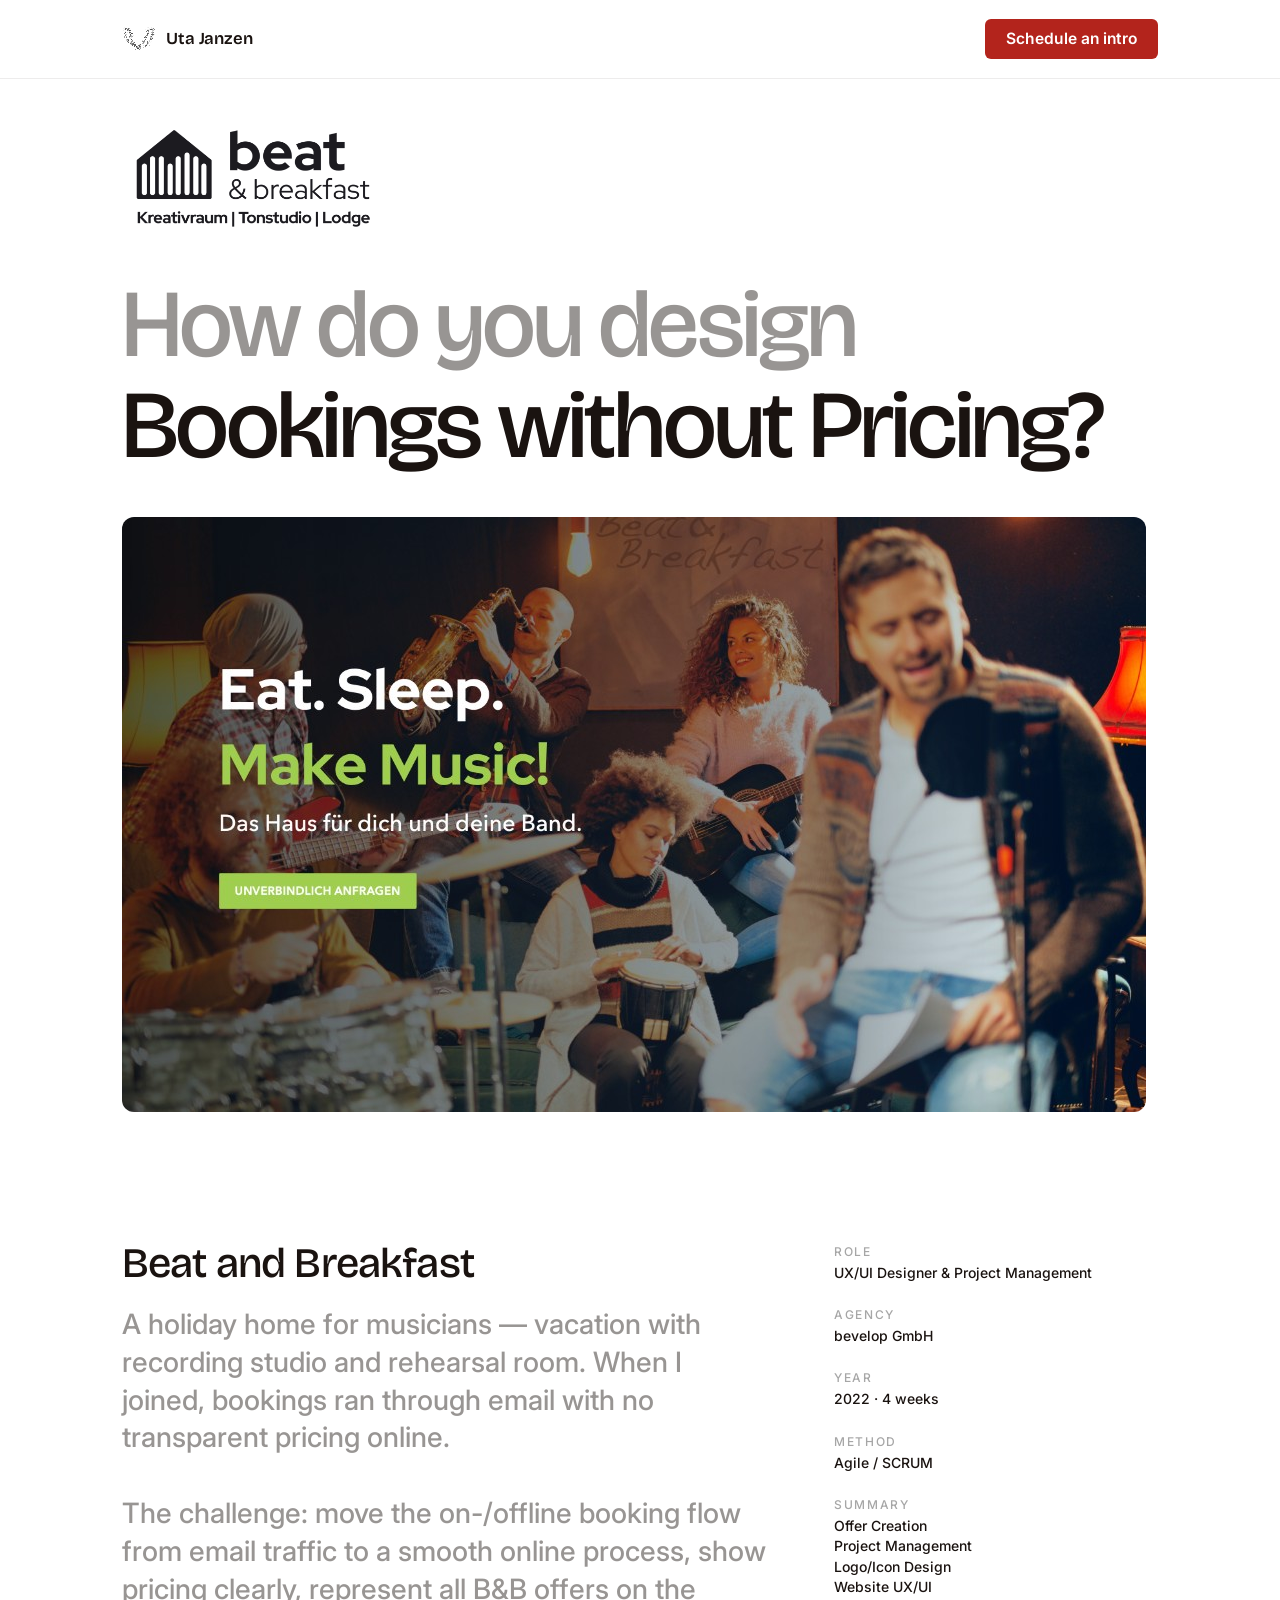
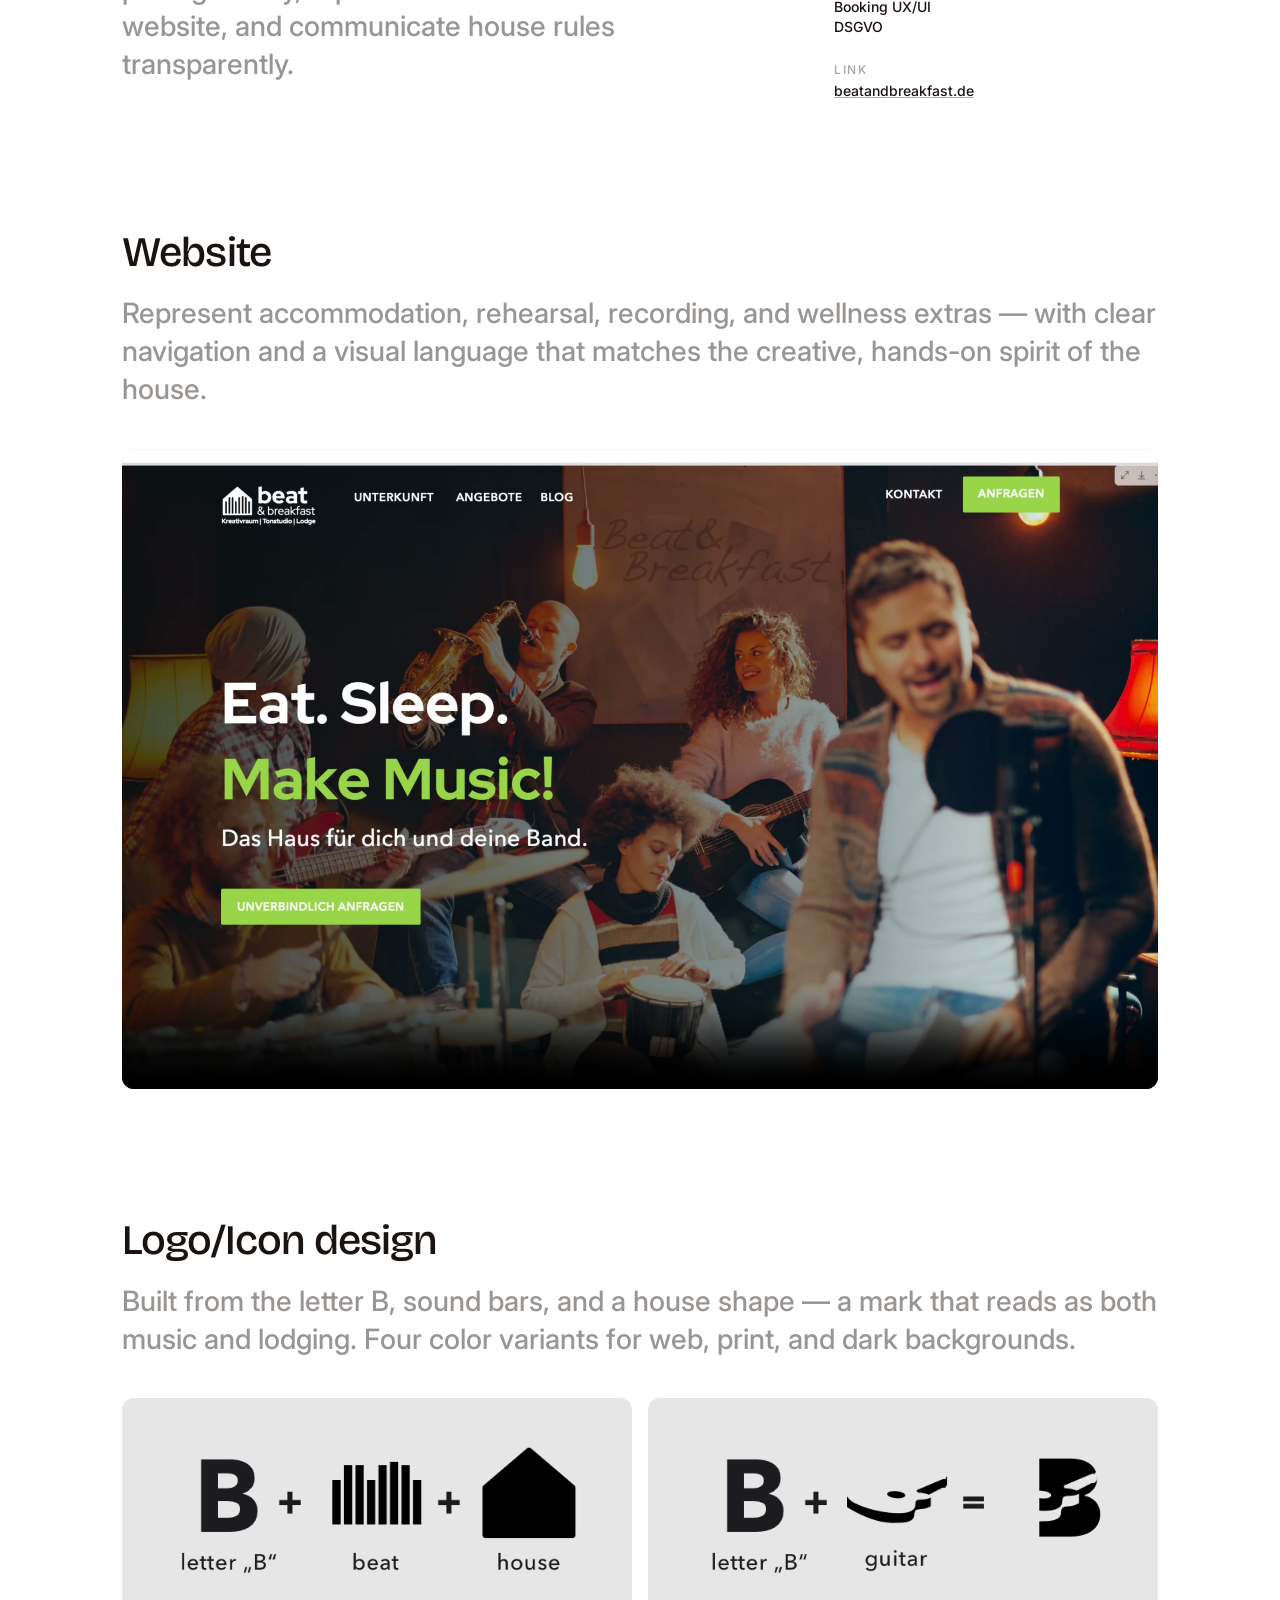
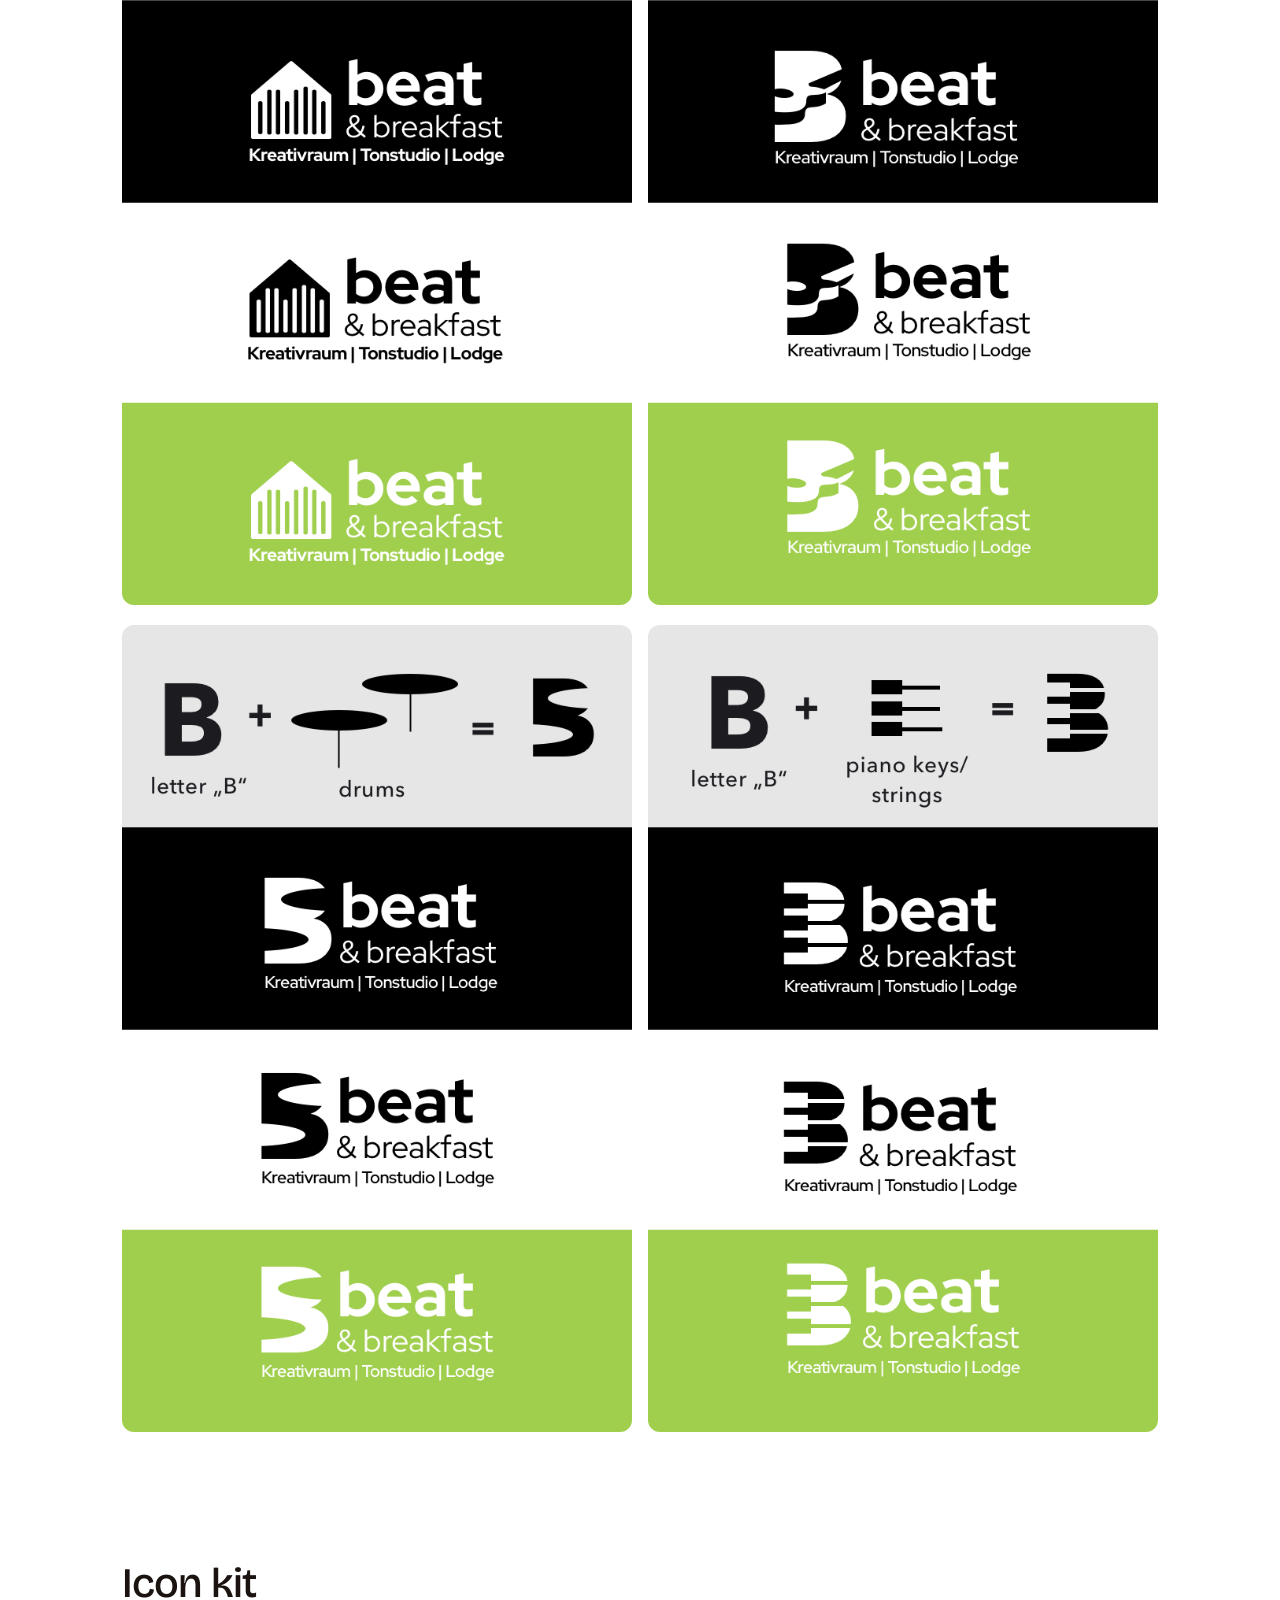
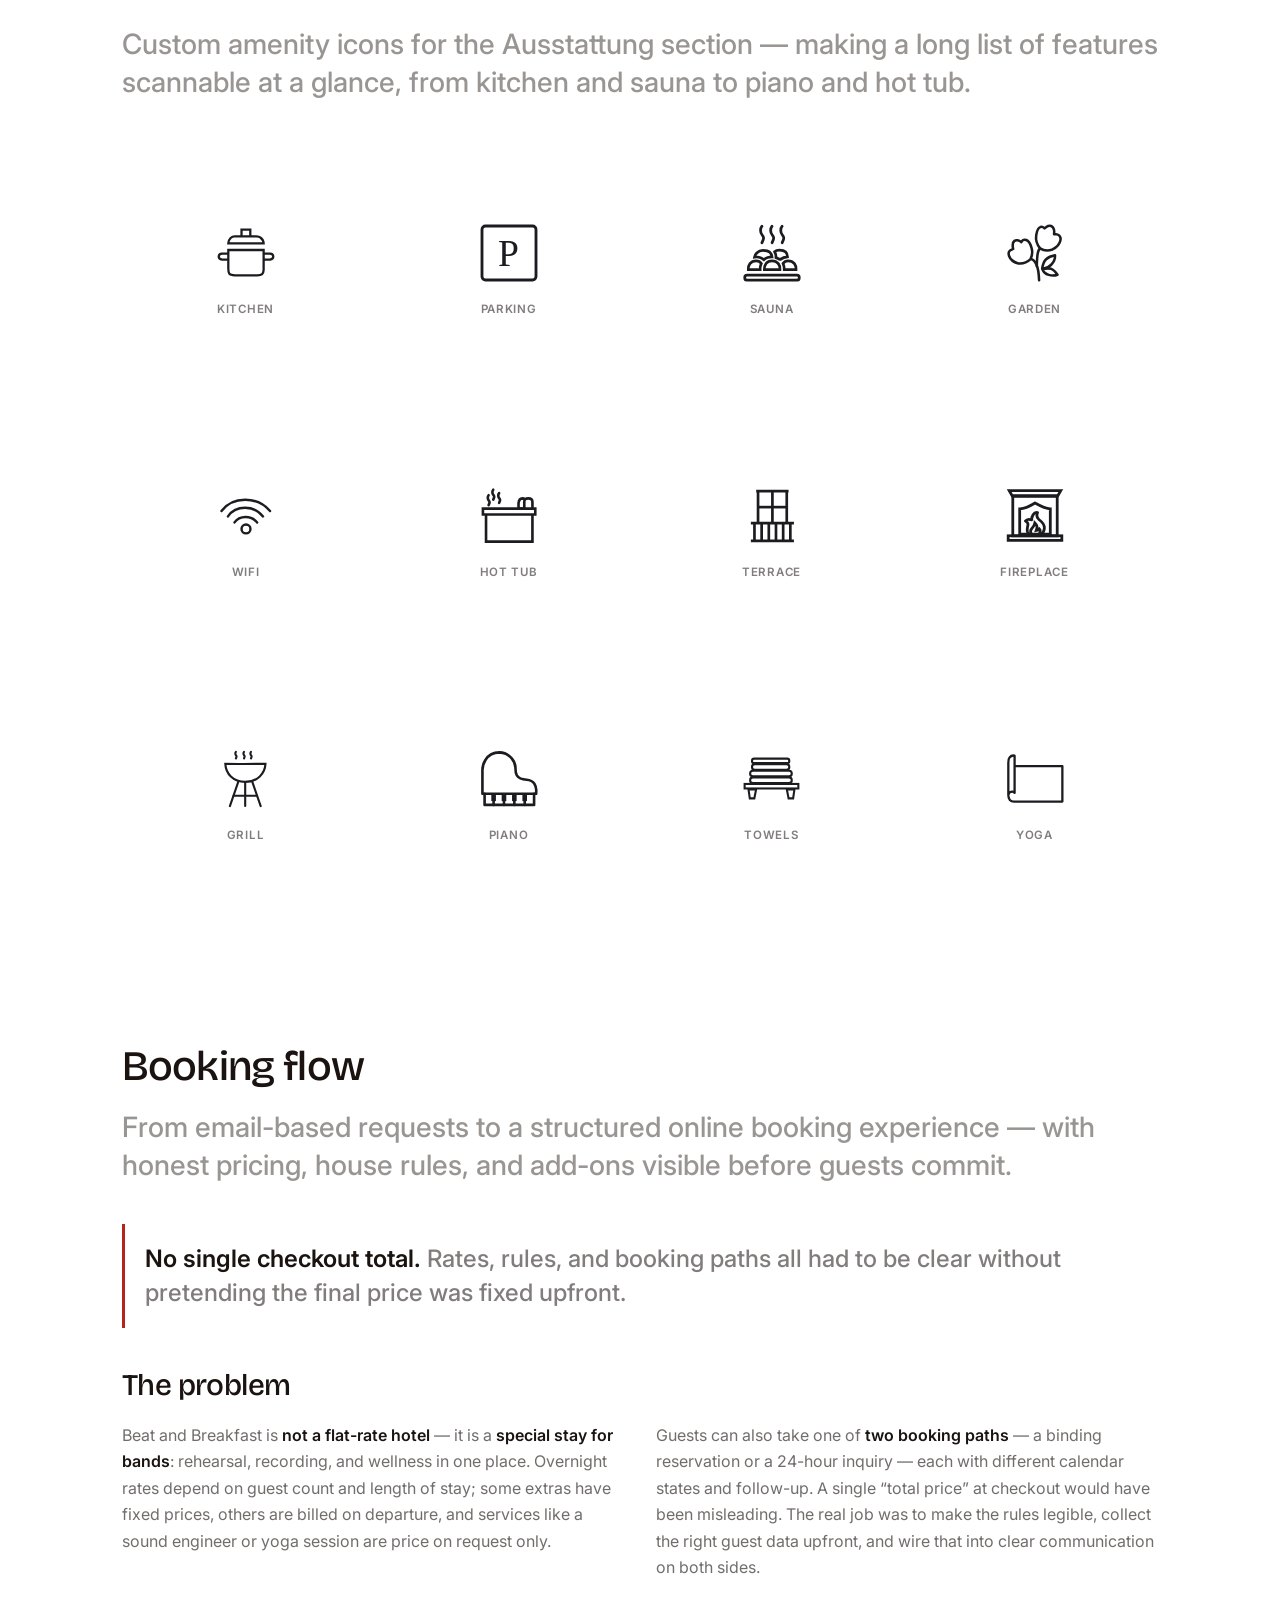
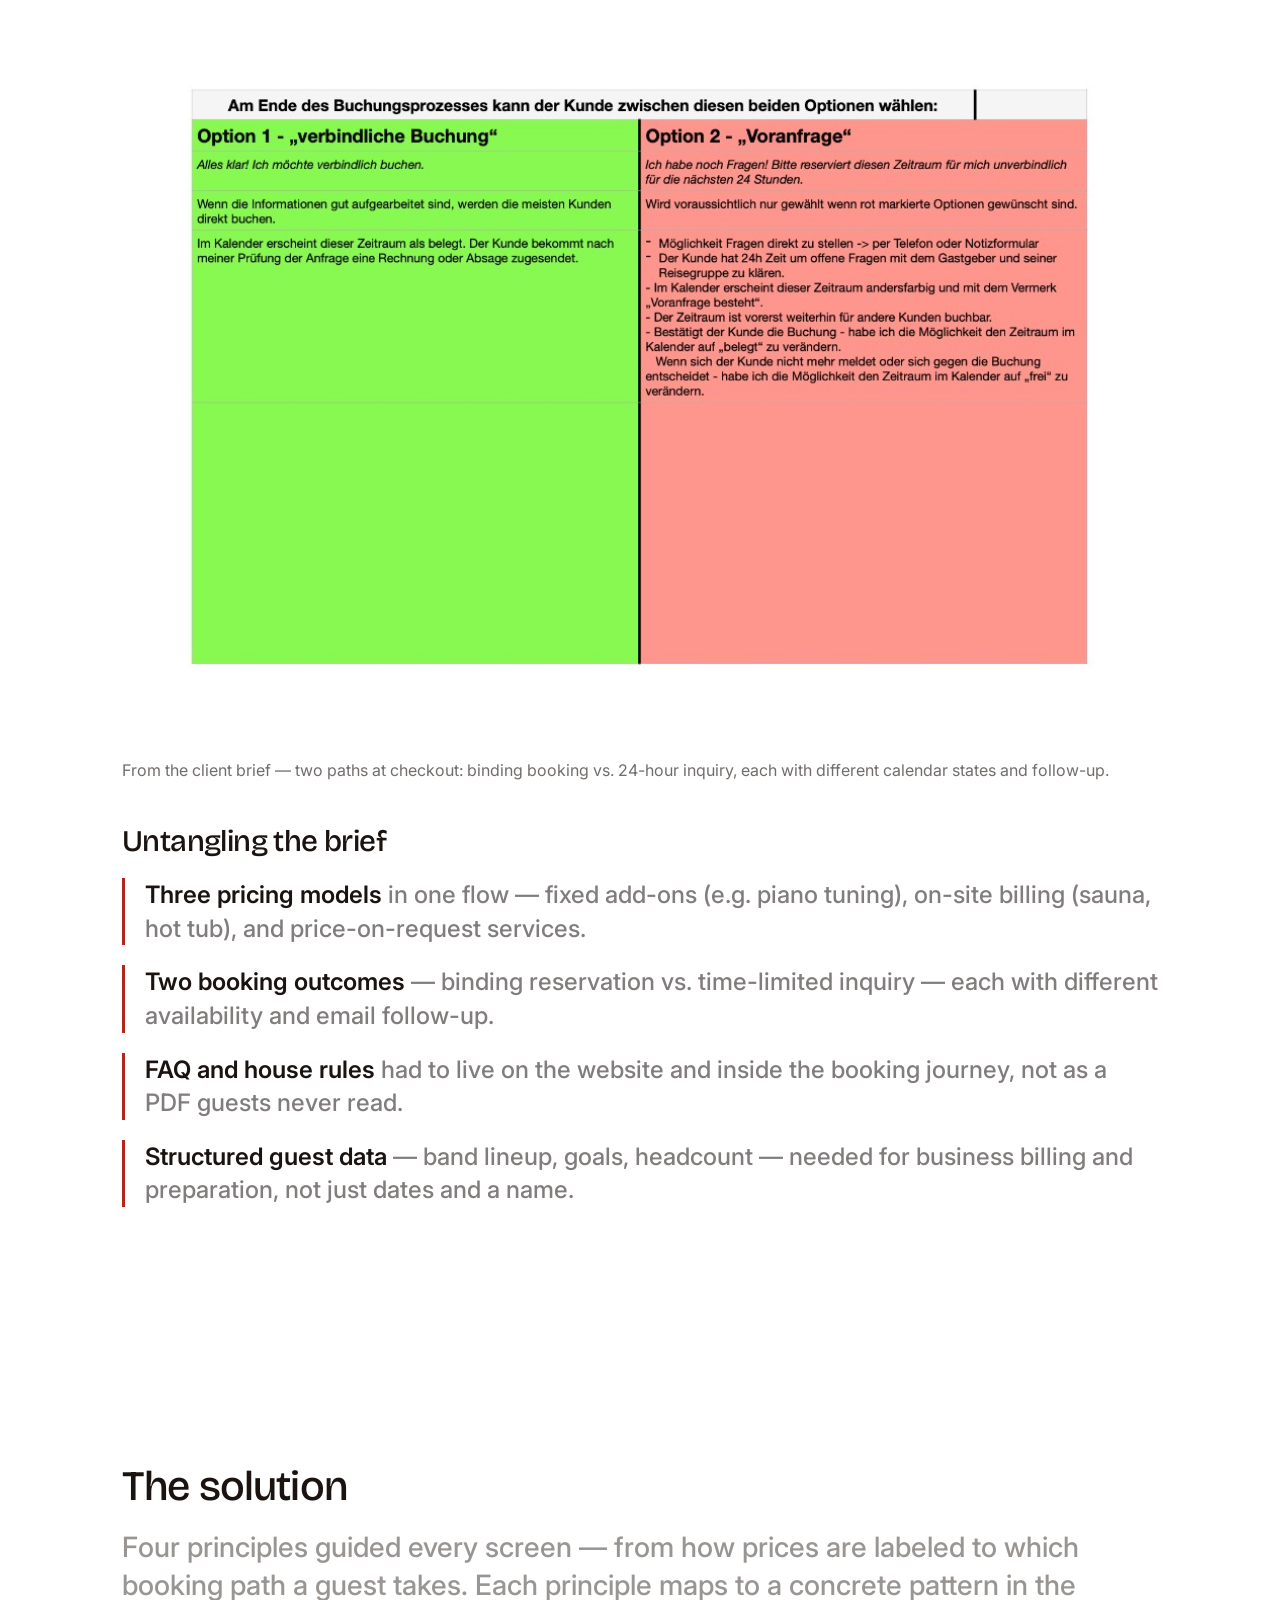
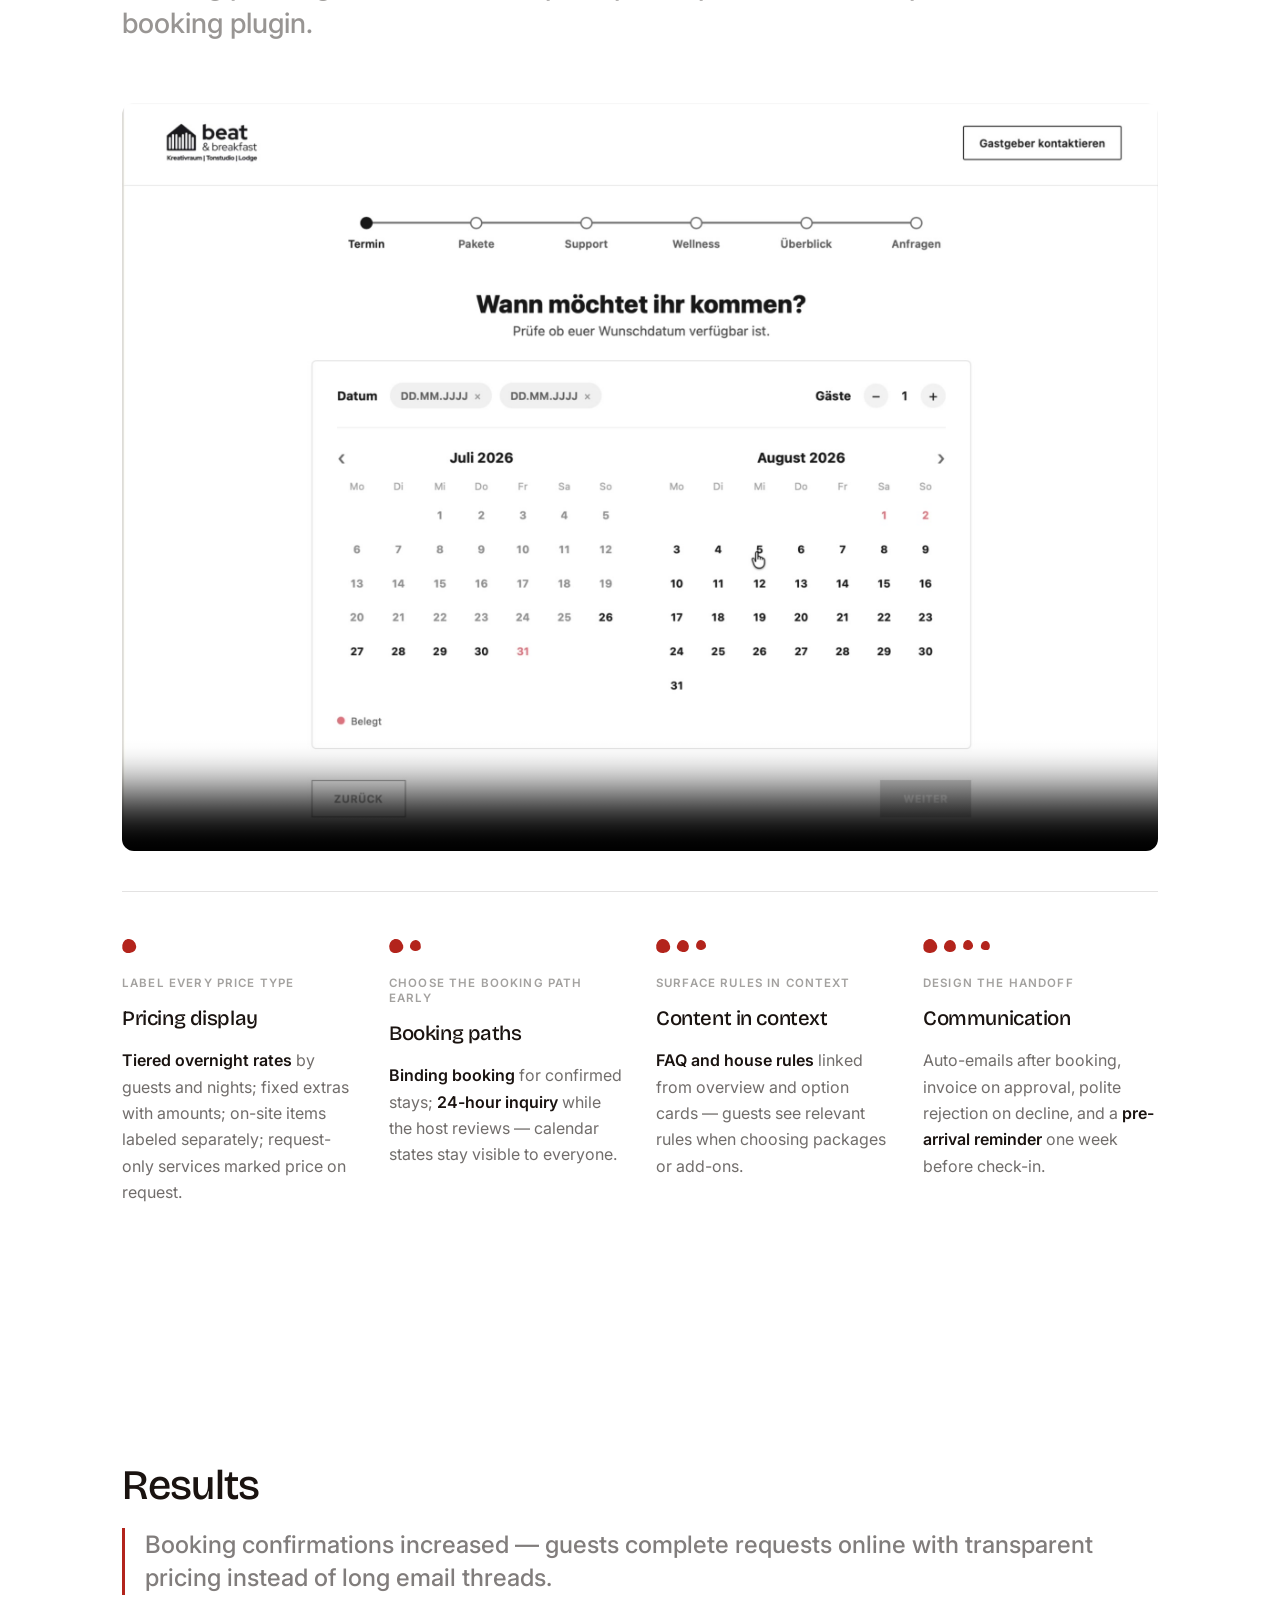
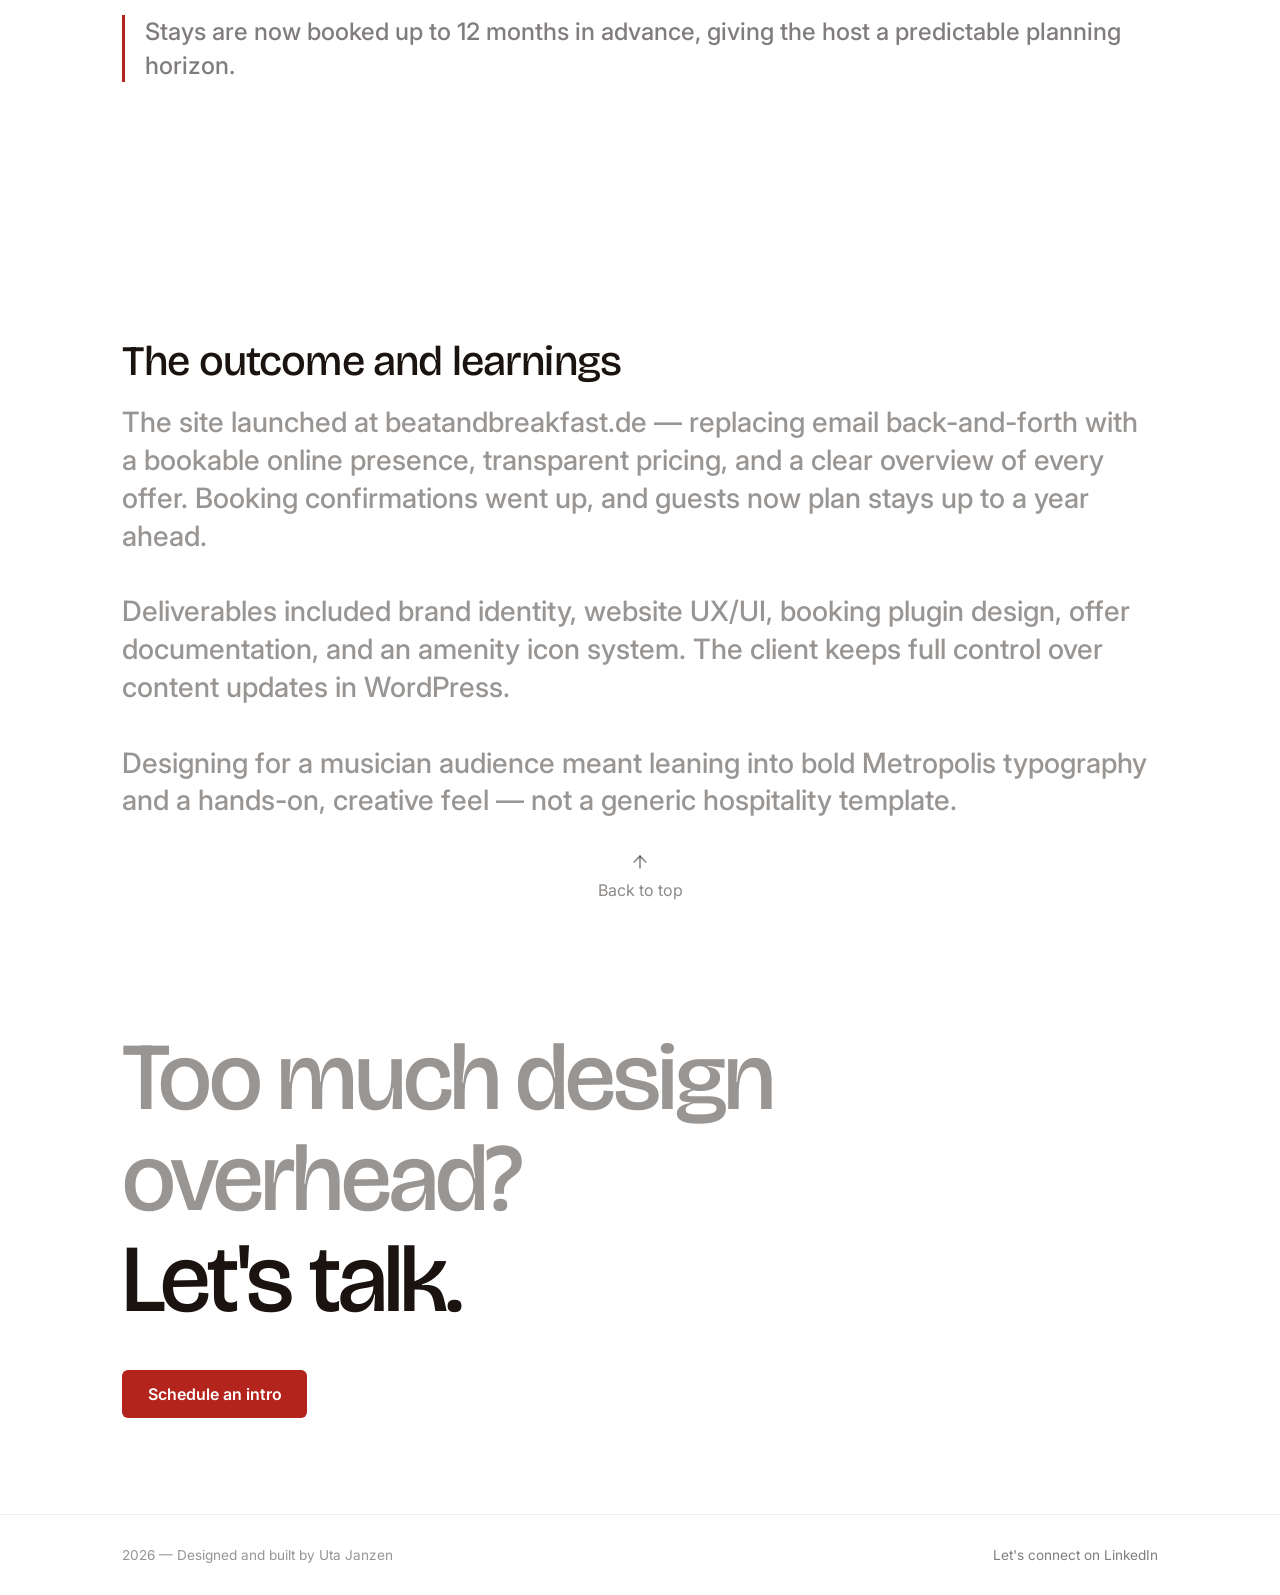
==== commit 2deee912: "Polish homepage and Beat and Breakfast case study. Redesign projects section, refine case study spac" ====
--- a/projects/beat-and-breakfast.html
+++ b/projects/beat-and-breakfast.html
@@ -6,10 +6,9 @@
 <title>Beat and Breakfast — Uta Janzen</title>
 <link rel="preconnect" href="https://fonts.googleapis.com">
 <link rel="preconnect" href="https://fonts.gstatic.com" crossorigin>
-<link href="https://fonts.googleapis.com/css2?family=Bricolage+Grotesque:opsz,wght@12..96,400..800&family=Inter:wght@400;500&display=swap" rel="stylesheet">
-<link rel="stylesheet" href="../assets/css/styles.css">
-<link rel="stylesheet" href="../assets/css/case-study.css">
-<link rel="stylesheet" href="../assets/css/booking-prototype.css">
+<link href="https://fonts.googleapis.com/css2?family=Bricolage+Grotesque:opsz,wght@12..96,400..800&family=Inter:wght@400;500&family=Roboto:wght@400;500;700&display=swap" rel="stylesheet">
+<link rel="stylesheet" href="../assets/css/styles.css?v=2">
+<link rel="stylesheet" href="../assets/css/case-study.css?v=18">
 </head>
 <body>
 
@@ -32,11 +31,6 @@
 </defs>
 </svg><span class="name">Uta Janzen</span></a>
 
-    <a href="../index.html#projects" class="case-back">
-      <svg xmlns="http://www.w3.org/2000/svg" viewBox="0 0 24 24" fill="none" stroke="currentColor" stroke-width="2" stroke-linecap="round" stroke-linejoin="round" aria-hidden="true"><path d="m12 19-7-7 7-7"/><path d="M19 12H5"/></svg>
-      Go back
-    </a>
-
     <a class="btn-primary nav-cta booking-link" href="mailto:Uta.jnz@gmail.com?subject=Schedule%20an%20intro">Schedule an intro</a>
   </div>
 </nav>
@@ -58,12 +52,12 @@
   <section class="case-media-block">
     <div class="case-container">
       <figure class="case-hero-media">
-        <img src="../assets/images/projects/beat-and-breakfast/hero.png" alt="Beat and Breakfast — Eat. Sleep. Make Music.">
+        <img src="../assets/images/projects/beat-and-breakfast/hero-homepage.png?v=6" alt="Beat and Breakfast homepage — Eat. Sleep. Make Music." width="1024" height="595" decoding="async">
       </figure>
     </div>
   </section>
 
-  <section class="case-intro-block">
+  <section class="case-intro-block case-reveal">
     <div class="case-container">
       <div class="case-intro-grid">
         <div>
@@ -111,33 +105,27 @@
     </div>
   </section>
 
-  <section class="case-text-block case-text-block--feature">
+  <section class="case-text-block case-text-block--feature case-reveal">
     <div class="case-container">
       <h2 class="case-section-title">Website</h2>
       <p class="case-lead">Represent accommodation, rehearsal, recording, and wellness extras — with clear navigation and a visual language that matches the creative, hands-on spirit of the house.</p>
     </div>
   </section>
 
-  <section class="case-media-block">
-    <div class="case-container">
-      <img src="../assets/images/projects/beat-and-breakfast/homepage-1.png" alt="Beat and Breakfast website homepage">
-    </div>
-  </section>
-
-  <section class="case-media-block">
-    <div class="case-container">
-      <img src="../assets/images/projects/beat-and-breakfast/homepage-2.png" alt="Beat and Breakfast website sections">
-    </div>
-  </section>
-
-  <section class="case-text-block case-text-block--feature">
+  <section class="case-media-block case-reveal">
+    <div class="case-container">
+      <video class="case-media-video" src="../assets/videos/projects/beat-and-breakfast/website-bounce.mp4?v=hq" poster="../assets/videos/projects/beat-and-breakfast/website-bounce-poster.jpg?v=hq" autoplay muted loop playsinline preload="auto" aria-label="Beat and Breakfast website scroll demo"></video>
+    </div>
+  </section>
+
+  <section class="case-text-block case-text-block--feature case-reveal">
     <div class="case-container">
       <h2 class="case-section-title">Logo/Icon design</h2>
       <p class="case-lead">Built from the letter B, sound bars, and a house shape — a mark that reads as both music and lodging. Four color variants for web, print, and dark backgrounds.</p>
     </div>
   </section>
 
-  <section class="case-media-block">
+  <section class="case-media-block case-reveal">
     <div class="case-container">
       <div class="case-media-grid case-media-grid--2">
         <img src="../assets/images/projects/beat-and-breakfast/logo-1.png" alt="Beat and Breakfast logo design process">
@@ -146,7 +134,7 @@
     </div>
   </section>
 
-  <section class="case-media-block">
+  <section class="case-media-block case-reveal">
     <div class="case-container">
       <div class="case-media-grid case-media-grid--2">
         <img src="../assets/images/projects/beat-and-breakfast/logo-3.png" alt="Beat and Breakfast logo on white">
@@ -155,14 +143,14 @@
     </div>
   </section>
 
-  <section class="case-text-block case-text-block--feature">
+  <section class="case-text-block case-text-block--feature case-reveal">
     <div class="case-container">
       <h2 class="case-section-title">Icon kit</h2>
       <p class="case-lead">Custom amenity icons for the Ausstattung section — making a long list of features scannable at a glance, from kitchen and sauna to piano and hot tub.</p>
     </div>
   </section>
 
-  <section class="case-media-block">
+  <section class="case-media-block case-reveal">
     <div class="case-container">
       <div class="icon-kit-grid">
         <div class="icon-kit-item"><div class="icon-kit-icon"><img src="../assets/images/projects/beat-and-breakfast/icons/kitchen.svg" alt=""></div><span>Kitchen</span></div>
@@ -181,199 +169,104 @@
     </div>
   </section>
 
-  <section class="case-text-block case-text-block--feature">
+  <section class="case-text-block case-text-block--feature case-reveal">
     <div class="case-container">
       <h2 class="case-section-title">Booking flow</h2>
-      <p class="case-lead">From email-based requests to a transparent online booking experience — with clear pricing, house rules, and add-on options visible before guests reach out.</p>
-    </div>
-  </section>
-
-  <section class="case-media-block booking-prototype-section">
-    <div class="case-container">
-      <p class="booking-prototype-intro">Interactive prototype — tap through the booking flow as designed. Pricing and house rules visible before guests send a request.</p>
-      <div class="booking-prototype-wrap">
-        <div class="booking-app" id="bookingApp">
-          <div class="booking-app-header">
-            <img class="booking-app-logo" src="../assets/images/projects/beat-and-breakfast/logo-horizontal.png" alt="Beat and Breakfast">
-            <div class="booking-steps" aria-hidden="true">
-              <span class="booking-step-dot is-active"></span>
-              <span class="booking-step-dot"></span>
-              <span class="booking-step-dot"></span>
-              <span class="booking-step-dot"></span>
-              <span class="booking-step-dot"></span>
-            </div>
-          </div>
-
-          <div class="booking-app-body">
-            <div class="booking-panel is-active" data-step="0">
-              <h3 class="booking-panel-title">Choose your offer</h3>
-              <p class="booking-panel-lead">Pick accommodation, rehearsal, recording, or the full band retreat package.</p>
-              <div class="booking-offer-grid">
-                <button type="button" class="booking-offer-card" data-offer="holiday">
-                  <strong>Holiday home</strong>
-                  <span>Musician retreat — sleep, eat, make music.</span>
-                  <em>from €189 / night</em>
-                </button>
-                <button type="button" class="booking-offer-card" data-offer="rehearsal">
-                  <strong>Rehearsal room</strong>
-                  <span>Fully equipped rehearsal space for bands.</span>
-                  <em>from €95 / day</em>
-                </button>
-                <button type="button" class="booking-offer-card" data-offer="recording">
-                  <strong>Recording studio</strong>
-                  <span>Professional recording setup on site.</span>
-                  <em>from €320 / day</em>
-                </button>
-                <button type="button" class="booking-offer-card" data-offer="package">
-                  <strong>Band retreat package</strong>
-                  <span>3 nights lodging + rehearsal + studio time.</span>
-                  <em>€890 package</em>
-                </button>
-              </div>
-            </div>
-
-            <div class="booking-panel" data-step="1">
-              <h3 class="booking-panel-title">Dates &amp; guests</h3>
-              <p class="booking-panel-lead">Select your stay — pricing updates automatically in the next step.</p>
-              <div class="booking-field-row">
-                <div class="booking-field">
-                  <label for="bbCheckIn">Check-in</label>
-                  <input type="date" id="bbCheckIn" data-field="checkIn">
-                </div>
-                <div class="booking-field">
-                  <label for="bbCheckOut">Check-out</label>
-                  <input type="date" id="bbCheckOut" data-field="checkOut">
-                </div>
-              </div>
-              <div class="booking-field">
-                <label for="bbGuests">Guests</label>
-                <select id="bbGuests" data-field="guests">
-                  <option value="1">1 guest</option>
-                  <option value="2" selected>2 guests</option>
-                  <option value="3">3 guests</option>
-                  <option value="4">4 guests</option>
-                  <option value="5">5 guests</option>
-                  <option value="6">6 guests</option>
-                </select>
-              </div>
-            </div>
-
-            <div class="booking-panel" data-step="2">
-              <h3 class="booking-panel-title">Extras &amp; wellness</h3>
-              <p class="booking-panel-lead">Optional add-ons — no surprises later in the email thread.</p>
-              <div class="booking-extra-list">
-                <label class="booking-extra-item">
-                  <input type="checkbox" data-extra value="sauna">
-                  <div>
-                    <strong>Private sauna</strong>
-                    <span>2-hour slot, towels included.</span>
-                    <em>+ €45 / session</em>
-                  </div>
-                </label>
-                <label class="booking-extra-item">
-                  <input type="checkbox" data-extra value="hottub">
-                  <div>
-                    <strong>Hot tub</strong>
-                    <span>Evening slot under the stars.</span>
-                    <em>+ €35 / session</em>
-                  </div>
-                </label>
-                <label class="booking-extra-item">
-                  <input type="checkbox" data-extra value="breakfast">
-                  <div>
-                    <strong>Breakfast basket</strong>
-                    <span>Local bakery, fruit, coffee &amp; tea.</span>
-                    <em>+ €18 / person / day</em>
-                  </div>
-                </label>
-                <label class="booking-extra-item">
-                  <input type="checkbox" data-extra value="late">
-                  <div>
-                    <strong>Late checkout</strong>
-                    <span>Stay until 2 pm on departure day.</span>
-                    <em>+ €50 once</em>
-                  </div>
-                </label>
-              </div>
-            </div>
-
-            <div class="booking-panel" data-step="3">
-              <h3 class="booking-panel-title">Pricing overview</h3>
-              <p class="booking-panel-lead">Every line item visible before you reach out — the core UX improvement.</p>
-              <div class="booking-price-list" data-price-list></div>
-              <div class="booking-rules">
-                <h4>House rules</h4>
-                <ul>
-                  <li>Quiet hours after 10 pm — neighbours &amp; studio gear</li>
-                  <li>No shoes in the rehearsal room</li>
-                  <li>Smoking outside only</li>
-                  <li>Pets on request</li>
-                </ul>
-              </div>
-            </div>
-
-            <div class="booking-panel" data-step="4">
-              <h3 class="booking-panel-title">Send request</h3>
-              <p class="booking-panel-lead">Non-binding inquiry — the host confirms availability within 24 hours.</p>
-              <div class="booking-field">
-                <label for="bbName">Name</label>
-                <input type="text" id="bbName" data-field="name" placeholder="Your name" autocomplete="name">
-              </div>
-              <div class="booking-field">
-                <label for="bbEmail">Email</label>
-                <input type="email" id="bbEmail" data-field="email" placeholder="you@band.com" autocomplete="email">
-              </div>
-              <div class="booking-field">
-                <label for="bbMessage">Message (optional)</label>
-                <textarea id="bbMessage" data-field="message" rows="3" placeholder="Band name, gear needs, arrival time…"></textarea>
-              </div>
-              <label class="booking-check">
-                <input type="checkbox" data-field="rulesAccepted">
-                <span>I have read the house rules and agree to the booking terms.</span>
-              </label>
-            </div>
-
-            <div class="booking-panel" data-step="5">
-              <div class="booking-success">
-                <div class="booking-success-icon" aria-hidden="true">✓</div>
-                <h3>Request sent</h3>
-                <p>Your inquiry with full pricing is on its way. No back-and-forth quoting needed.</p>
-              </div>
-            </div>
-          </div>
-
-          <div class="booking-app-footer">
-            <button type="button" class="booking-btn booking-btn--back" data-action="back">Back</button>
-            <button type="button" class="booking-btn booking-btn--next" data-action="next" disabled>Continue</button>
-          </div>
-        </div>
-      </div>
-    </div>
-  </section>
-
-  <section class="case-media-block">
-    <div class="case-container">
-      <img src="../assets/images/projects/beat-and-breakfast/booking-1.png" alt="Beat and Breakfast booking flow overview">
-    </div>
-  </section>
-
-  <section class="case-media-block">
-    <div class="case-container">
-      <div class="case-media-grid case-media-grid--2">
-        <img src="../assets/images/projects/beat-and-breakfast/booking-2.png" alt="Beat and Breakfast booking flow steps">
-        <img src="../assets/images/projects/beat-and-breakfast/booking-3.png" alt="Beat and Breakfast pricing display">
-      </div>
-    </div>
-  </section>
-
-  <section class="case-text-block">
+      <p class="case-lead">From email-based requests to a structured online booking experience — with honest pricing, house rules, and add-ons visible before guests commit.</p>
+
+      <p class="case-key-callout"><strong>No single checkout total.</strong> Rates, rules, and booking paths all had to be clear without pretending the final price was fixed upfront.</p>
+
+      <h3 class="case-subsection-title">The problem</h3>
+      <div class="case-prose-grid case-prose-grid--2">
+        <p class="case-prose">Beat and Breakfast is <strong>not a flat-rate hotel</strong> — it is a <strong>special stay for bands</strong>: rehearsal, recording, and wellness in one place. Overnight rates depend on guest count and length of stay; some extras have fixed prices, others are billed on departure, and services like a sound engineer or yoga session are price on request only.</p>
+        <p class="case-prose">Guests can also take one of <strong>two booking paths</strong> — a binding reservation or a 24-hour inquiry — each with different calendar states and follow-up. A single “total price” at checkout would have been misleading. The real job was to make the rules legible, collect the right guest data upfront, and wire that into clear communication on both sides.</p>
+      </div>
+
+      <figure class="case-figure case-figure--inline">
+        <img src="../assets/images/projects/beat-and-breakfast/process/client-booking-paths.png" alt="Client brief comparing Option 1 binding booking and Option 2 24-hour inquiry, with calendar and follow-up rules for each">
+        <figcaption class="case-figure-caption">From the client brief — two paths at checkout: binding booking vs. 24-hour inquiry, each with different calendar states and follow-up.</figcaption>
+      </figure>
+
+      <h3 class="case-subsection-title">Untangling the brief</h3>
+      <ul class="case-insight-list">
+        <li><strong>Three pricing models</strong> in one flow — fixed add-ons (e.g. piano tuning), on-site billing (sauna, hot tub), and price-on-request services.</li>
+        <li><strong>Two booking outcomes</strong> — binding reservation vs. time-limited inquiry — each with different availability and email follow-up.</li>
+        <li><strong>FAQ and house rules</strong> had to live on the website and inside the booking journey, not as a PDF guests never read.</li>
+        <li><strong>Structured guest data</strong> — band lineup, goals, headcount — needed for business billing and preparation, not just dates and a name.</li>
+      </ul>
+    </div>
+  </section>
+
+  <section class="case-text-block case-text-block--feature case-reveal">
+    <div class="case-container">
+      <h2 class="case-section-title">The solution</h2>
+      <p class="case-lead">Four principles guided every screen — from how prices are labeled to which booking path a guest takes. Each principle maps to a concrete pattern in the booking plugin.</p>
+
+      <figure class="case-demo-video">
+        <video class="case-media-video case-media-video--demo" src="../assets/videos/projects/beat-and-breakfast/booking-flow-demo.mp4?v=hq3" poster="../assets/videos/projects/beat-and-breakfast/booking-flow-demo-poster.jpg?v=hq3" autoplay muted loop playsinline preload="auto" aria-label="Beat and Breakfast booking flow walkthrough"></video>
+      </figure>
+
+      <div class="solution-grid">
+        <article class="solution-card">
+          <div class="solution-dots" aria-hidden="true">
+            <span class="solution-dot"></span>
+          </div>
+          <p class="solution-card-eyebrow">Label every price type</p>
+          <h3 class="solution-card-title">Pricing display</h3>
+          <p class="solution-card-text"><strong>Tiered overnight rates</strong> by guests and nights; fixed extras with amounts; on-site items labeled separately; request-only services marked price on request.</p>
+        </article>
+        <article class="solution-card">
+          <div class="solution-dots" aria-hidden="true">
+            <span class="solution-dot"></span>
+            <span class="solution-dot"></span>
+          </div>
+          <p class="solution-card-eyebrow">Choose the booking path early</p>
+          <h3 class="solution-card-title">Booking paths</h3>
+          <p class="solution-card-text"><strong>Binding booking</strong> for confirmed stays; <strong>24-hour inquiry</strong> while the host reviews — calendar states stay visible to everyone.</p>
+        </article>
+        <article class="solution-card">
+          <div class="solution-dots" aria-hidden="true">
+            <span class="solution-dot"></span>
+            <span class="solution-dot"></span>
+            <span class="solution-dot"></span>
+          </div>
+          <p class="solution-card-eyebrow">Surface rules in context</p>
+          <h3 class="solution-card-title">Content in context</h3>
+          <p class="solution-card-text"><strong>FAQ and house rules</strong> linked from overview and option cards — guests see relevant rules when choosing packages or add-ons.</p>
+        </article>
+        <article class="solution-card">
+          <div class="solution-dots" aria-hidden="true">
+            <span class="solution-dot"></span>
+            <span class="solution-dot"></span>
+            <span class="solution-dot"></span>
+            <span class="solution-dot"></span>
+          </div>
+          <p class="solution-card-eyebrow">Design the handoff</p>
+          <h3 class="solution-card-title">Communication</h3>
+          <p class="solution-card-text">Auto-emails after booking, invoice on approval, polite rejection on decline, and a <strong>pre-arrival reminder</strong> one week before check-in.</p>
+        </article>
+      </div>
+    </div>
+  </section>
+
+  <section class="case-text-block case-text-block--feature case-reveal">
+    <div class="case-container">
+      <h2 class="case-section-title">Results</h2>
+      <ul class="case-results-list">
+        <li>Booking confirmations increased — guests complete requests online with transparent pricing instead of long email threads.</li>
+        <li>Stays are now booked up to 12 months in advance, giving the host a predictable planning horizon.</li>
+      </ul>
+    </div>
+  </section>
+
+  <section class="case-text-block case-text-block--feature case-reveal">
     <div class="case-container">
       <h2 class="case-section-title">The outcome and learnings</h2>
-      <p class="case-lead">The site launched at beatandbreakfast.de — replacing email back-and-forth with a bookable online presence, transparent pricing, and a clear overview of every offer.
+      <p class="case-lead">The site launched at beatandbreakfast.de — replacing email back-and-forth with a bookable online presence, transparent pricing, and a clear overview of every offer. Booking confirmations went up, and guests now plan stays up to a year ahead.
 
 Deliverables included brand identity, website UX/UI, booking plugin design, offer documentation, and an amenity icon system. The client keeps full control over content updates in WordPress.
 
-Designing for a musician audience meant leaning into bold typography and a hands-on, creative feel — not a generic hospitality template.</p>
+Designing for a musician audience meant leaning into bold Metropolis typography and a hands-on, creative feel — not a generic hospitality template.</p>
     </div>
   </section>
 
@@ -384,7 +277,7 @@
     </button>
   </div>
 
-  <section class="case-footer-cta footer-cta">
+  <section class="case-footer-cta footer-cta case-reveal">
     <div class="case-container">
       <h2 class="case-footer-cta-title footer-cta-title">
         <span class="case-footer-cta-muted footer-cta-muted">Too much design overhead?</span><br>
@@ -410,6 +303,5 @@
 <script src="../assets/js/site-config.js"></script>
 <script src="../assets/js/booking-links.js"></script>
 <script src="../assets/js/case-study.js"></script>
-<script src="../assets/js/booking-prototype.js"></script>
 </body>
 </html>
--- a/assets/css/styles.css
+++ b/assets/css/styles.css
@@ -1,5 +1,5 @@
 :root {
-    --bg: #F7F1E8;
+    --bg: #fff;
     --ink: #1A1310;
     --red: #B3241C;
     --red-deep: #6E1512;
@@ -8,9 +8,9 @@
     --content-pad: 2rem;
   }
   * { box-sizing: border-box; margin: 0; padding: 0; }
-  html { scroll-behavior: smooth; }
+  html { scroll-behavior: smooth; background: #fff; }
   body {
-    background: var(--bg);
+    background: #fff;
     color: var(--ink);
     font-family: 'Inter', sans-serif;
     overflow-x: hidden;
@@ -31,7 +31,7 @@
     right: 0;
     z-index: 10;
     color: var(--ink);
-    background: rgba(247, 241, 232, 0.78);
+    background: rgba(255, 255, 255, 0.88);
     backdrop-filter: blur(14px);
     -webkit-backdrop-filter: blur(14px);
     border-bottom: 1px solid rgba(26, 19, 16, 0.08);
@@ -161,7 +161,10 @@
     padding-bottom: 8rem;
   }
 
-  .offers-eyebrow {
+  .offers-eyebrow,
+  .work-section-eyebrow,
+  .about-eyebrow,
+  .connect-eyebrow {
     display: block;
     font-size: 0.78rem;
     letter-spacing: 0.14em;
@@ -217,169 +220,245 @@
     }
   }
 
-  .gallery-section {
-    background: var(--bg);
-    padding: 7rem 0 8rem;
-  }
-  .gallery-head {
+  .work-section {
+    background: #fff;
+    padding: 4rem 0 6rem;
+  }
+
+  .work-inner {
+    display: flex;
+    flex-direction: column;
+  }
+
+  .work-projects {
+    display: flex;
+    flex-direction: column;
+    gap: 4rem;
+  }
+
+  .work-project-header {
+    padding: 0 0 1.5rem;
+  }
+
+  .work-project:first-child .work-project-header {
+    padding-top: 0;
+  }
+
+  .work-project-header-grid:has(.work-project-testimonial) {
+    display: grid;
+    grid-template-columns: 1fr;
+    grid-template-areas:
+      "logo"
+      "main"
+      "testimonial";
+  }
+
+  .work-project-header-grid:has(.work-project-testimonial) .work-project-logo {
+    grid-area: logo;
+  }
+
+  .work-project-header-grid:has(.work-project-testimonial) .work-project-main {
+    grid-area: main;
+  }
+
+  .work-project-header-grid:has(.work-project-testimonial) .work-project-testimonial {
+    grid-area: testimonial;
+    margin-top: 1.5rem;
+    padding-top: 1.5rem;
+    border-top: 1px solid rgba(26, 19, 16, 0.12);
+  }
+
+  .work-project-header-grid:not(:has(.work-project-testimonial)) {
+    display: flex;
+    flex-direction: column;
+  }
+
+  .work-project-logo {
+    display: block;
+    height: 2rem;
+    width: auto;
+    max-width: 18rem;
+    margin-bottom: 1.25rem;
+    filter: brightness(0);
+  }
+
+  .work-project-title {
+    font-family: 'Bricolage Grotesque', sans-serif;
+    font-size: 2rem;
+    font-weight: 500;
+    letter-spacing: -0.04em;
+    line-height: 1.15;
+    color: var(--ink);
+    margin-bottom: 1rem;
+  }
+
+  .work-project-title-muted {
+    display: block;
+    font-weight: 500;
+    color: rgba(26, 19, 16, 0.45);
+    margin-bottom: 0.15em;
+  }
+
+  .work-project-title a {
+    color: inherit;
+    text-decoration: none;
+    transition: color 0.2s ease;
+  }
+
+  .work-project-title a:hover {
+    color: var(--red);
+  }
+
+  .work-project-title a:hover .work-project-title-muted {
+    color: rgba(179, 36, 28, 0.55);
+  }
+
+  .work-project-meta {
+    font-family: 'Inter', sans-serif;
+    font-size: 1rem;
+    font-weight: 400;
+    line-height: 1.5;
+    color: rgba(26, 19, 16, 0.45);
+    max-width: 36rem;
+  }
+
+  .work-project-status {
+    display: block;
+    margin-top: 0.75rem;
+    font-size: 1rem;
+    font-weight: 300;
+    color: rgba(26, 19, 16, 0.45);
+  }
+
+  .work-project-quote {
+    font-size: 1rem;
+    font-weight: 300;
+    font-style: italic;
+    line-height: 1.7;
+    color: rgba(26, 19, 16, 0.45);
+    margin: 0;
+  }
+
+  .work-project-quote-author {
+    display: block;
+    margin-top: 1rem;
+    font-size: 1rem;
+    font-weight: 500;
+    font-style: normal;
+    color: var(--ink);
+  }
+
+  @media (min-width: 1024px) {
+    .work-project-quote-author {
+      margin-top: 1.25rem;
+    }
+  }
+
+  .work-project-quote-role {
+    display: block;
+    margin-top: 0.15rem;
+    font-size: 1rem;
+    font-weight: 300;
+    font-style: normal;
+    color: rgba(26, 19, 16, 0.45);
+  }
+
+  .work-project-media {
+    overflow: hidden;
+    border-radius: 12px;
     padding-bottom: 2.5rem;
   }
-  .gallery-eyebrow {
-    display: block;
-    font-size: 0.78rem;
-    letter-spacing: 0.14em;
-    text-transform: uppercase;
-    color: var(--red-deep);
-    font-weight: 600;
-    margin-bottom: 1rem;
-  }
-  .gallery-headline {
-    font-family: 'Bricolage Grotesque', sans-serif;
-    font-weight: 700;
-    font-size: clamp(1.8rem, 4vw, 3rem);
-    letter-spacing: -0.01em;
-    line-height: 1.05;
-    min-height: 1.2em;
-    transition: opacity 0.25s ease;
-  }
-  .gallery-headline.swapping { opacity: 0; }
-
-  .carousel-track {
-    --card-w: min(78vw, 560px);
-    display: flex;
-    gap: 1.5rem;
-    overflow-x: auto;
-    scroll-snap-type: x mandatory;
-    padding: 1rem calc(50% - (var(--card-w) / 2)) 1rem;
-    scrollbar-width: none;
-    -ms-overflow-style: none;
-  }
-  .carousel-track::-webkit-scrollbar { display: none; }
-
-  .case-card {
-    flex: 0 0 auto;
-    width: var(--card-w);
-    scroll-snap-align: center;
-    background: #FFFDF9;
-    border-radius: 20px;
-    border: 2px solid rgba(26, 19, 16, 0.1);
+
+  .work-project-media a {
+    display: block;
+    text-decoration: none;
+    border-radius: 12px;
     overflow: hidden;
-    text-decoration: none;
-    color: inherit;
-    display: block;
-    opacity: 0.5;
-    transform: scale(0.94);
-    transition: transform 0.35s ease, opacity 0.35s ease, border-color 0.35s ease, box-shadow 0.35s ease;
-  }
-  .case-card.active {
-    border-color: var(--red);
-    opacity: 1;
-    transform: scale(1);
-    box-shadow: 0 24px 48px rgba(26, 19, 16, 0.14);
-  }
-
-  .case-media {
+  }
+
+  .work-project-media img {
+    display: block;
+    width: 100%;
+    height: auto;
+    object-fit: contain;
+    border-radius: 12px;
+  }
+
+  .work-project-media--placeholder {
     aspect-ratio: 16 / 10;
-    position: relative;
     background: repeating-linear-gradient(
       135deg,
-      rgba(26, 19, 16, 0.06),
-      rgba(26, 19, 16, 0.06) 10px,
-      rgba(26, 19, 16, 0.03) 10px,
-      rgba(26, 19, 16, 0.03) 20px
+      rgba(26, 19, 16, 0.05),
+      rgba(26, 19, 16, 0.05) 10px,
+      rgba(26, 19, 16, 0.025) 10px,
+      rgba(26, 19, 16, 0.025) 20px
     );
-    display: flex;
-    align-items: center;
-    justify-content: center;
-    color: rgba(26, 19, 16, 0.4);
-    font-size: 0.8rem;
-    letter-spacing: 0.03em;
-  }
-
-  .case-media img {
-    position: absolute;
-    inset: 0;
-    width: 100%;
-    height: 100%;
-    object-fit: cover;
-    object-position: top center;
-  }
-
-  .case-badge {
-    position: absolute;
-    top: 14px;
-    left: 14px;
-    display: flex;
-    align-items: center;
-    gap: 0.4rem;
-    background: rgba(26, 19, 16, 0.85);
-    color: #FFFDF9;
-    font-size: 0.68rem;
-    letter-spacing: 0.05em;
-    text-transform: uppercase;
-    font-weight: 500;
-    padding: 0.35rem 0.7rem;
-    border-radius: 999px;
-  }
-  .case-badge .dot {
-    width: 6px;
-    height: 6px;
-    border-radius: 50%;
-    background: var(--red);
-  }
-
-  .case-info {
-    padding: 1.4rem 1.5rem 1.6rem;
-  }
-  .case-info h3 {
-    font-family: 'Bricolage Grotesque', sans-serif;
-    font-weight: 700;
-    font-size: 1.25rem;
-    letter-spacing: -0.01em;
-    margin-bottom: 0.4rem;
-  }
-  .case-info p {
-    font-size: 0.9rem;
-    line-height: 1.5;
-    color: rgba(26, 19, 16, 0.6);
-    margin-bottom: 1.1rem;
-  }
-  .case-tags {
-    display: flex;
-    gap: 0.5rem;
-    flex-wrap: wrap;
-    margin-bottom: 1.2rem;
-  }
-  .case-tags span {
-    font-size: 0.7rem;
-    padding: 0.3rem 0.65rem;
-    border: 1px solid rgba(26, 19, 16, 0.16);
-    border-radius: 999px;
-    color: rgba(26, 19, 16, 0.6);
-  }
-  .case-link {
-    display: inline-flex;
-    align-items: center;
-    gap: 0.3rem;
-    font-size: 0.78rem;
-    font-weight: 600;
-    letter-spacing: 0.03em;
-    text-transform: uppercase;
-    color: var(--red-deep);
+    border-radius: 12px;
+  }
+
+  @media (min-width: 1024px) {
+    .work-section {
+      padding: 5rem 0 7rem;
+    }
+
+    .work-projects {
+      gap: 4rem;
+    }
+
+    .work-project-header {
+      padding-bottom: 2rem;
+    }
+
+    .work-project:first-child .work-project-header {
+      padding-top: 0;
+    }
+
+    .work-project-header-grid:has(.work-project-testimonial) {
+      grid-template-columns: 1fr 1fr;
+      grid-template-areas:
+        "logo ."
+        "main testimonial";
+      column-gap: 4rem;
+      row-gap: 0;
+      align-items: start;
+    }
+
+    .work-project-header-grid:not(:has(.work-project-testimonial)) {
+      display: flex;
+      flex-direction: column;
+    }
+
+    .work-project-header-grid:has(.work-project-testimonial) .work-project-testimonial {
+      margin-top: 0;
+      padding-top: 0;
+      border-top: none;
+    }
+
+    .work-project-logo {
+      height: 3rem;
+      max-width: 22rem;
+      margin-bottom: 1.5rem;
+    }
+
+    .work-project-title {
+      font-size: 3rem;
+      letter-spacing: -0.03em;
+      line-height: 1.1;
+      margin-bottom: 1.25rem;
+    }
+
+    .work-project-status {
+      margin-top: 1rem;
+    }
+
+    .work-project-media {
+      padding-bottom: 2.5rem;
+    }
   }
 
   .about-section {
     background: var(--bg);
     padding: 7rem 0 8rem;
-  }
-  .about-eyebrow {
-    display: block;
-    font-size: 0.78rem;
-    letter-spacing: 0.14em;
-    text-transform: uppercase;
-    color: var(--red-deep);
-    font-weight: 600;
-    margin-bottom: 2.5rem;
   }
   .about-grid {
     display: grid;
@@ -458,22 +537,13 @@
 
   .connect-section {
     padding: 3rem 0 8rem;
-    background: linear-gradient(180deg, var(--bg) 0%, var(--bg) 55%, #EDE7DC 100%);
+    background: #fff;
   }
   .connect-grid {
     display: grid;
     grid-template-columns: 1fr 1.1fr;
     gap: 4rem;
     align-items: start;
-  }
-  .connect-eyebrow {
-    display: block;
-    font-size: 0.78rem;
-    letter-spacing: 0.14em;
-    text-transform: uppercase;
-    color: var(--red-deep);
-    font-weight: 600;
-    margin-bottom: 1.4rem;
   }
   .skills-columns {
     display: flex;
@@ -543,7 +613,7 @@
 
   .footer-cta {
     padding: 6rem 0 8rem;
-    background: linear-gradient(180deg, var(--bg) 0%, #EDE7DC 100%);
+    background: #fff;
   }
 
   .footer-cta-title {
--- a/assets/css/case-study.css
+++ b/assets/css/case-study.css
@@ -1,5 +1,41 @@
 .case-study {
-  padding-top: 6rem;
+  padding-top: 5.2rem;
+  --space-section: 8rem;
+  --space-section-sm: 5rem;
+  --space-subsection: 2.5rem;
+  --space-block: 1.25rem;
+  --space-tight: 0.75rem;
+}
+
+body:has(.case-study) {
+  background: #fff;
+}
+
+body:has(.case-study) .case-nav {
+  background: rgba(255, 255, 255, 0.88);
+  padding: 0.78rem 0;
+}
+
+body:has(.case-study) .case-nav .brand-logo {
+  height: 1.62em;
+}
+
+body:has(.case-study) .case-nav .name {
+  font-size: 1.05rem;
+}
+
+body:has(.case-study) .case-nav .nav-cta {
+  font-size: 0.975rem;
+  padding: 0.66rem 1.32rem;
+}
+
+body:has(.case-study) .footer-cta {
+  background: #fff;
+}
+
+body:has(.case-study) .case-footer {
+  background: #fff;
+  border-top: 1px solid rgba(26, 19, 16, 0.08);
 }
 
 .case-container {
@@ -12,15 +48,15 @@
 .case-nav .case-nav-inner {
   display: flex;
   align-items: center;
-  gap: 1.5rem;
-  min-height: 4.5rem;
+  gap: 1.2rem;
+  min-height: 3.3rem;
 }
 
 .case-back {
   display: inline-flex;
   align-items: center;
-  gap: 0.45rem;
-  font-size: 1rem;
+  gap: 0.35rem;
+  font-size: 0.875rem;
   font-weight: 500;
   color: rgba(26, 19, 16, 0.5);
   text-decoration: none;
@@ -32,8 +68,8 @@
 }
 
 .case-back svg {
-  width: 1rem;
-  height: 1rem;
+  width: 0.875rem;
+  height: 0.875rem;
   flex-shrink: 0;
 }
 
@@ -41,9 +77,35 @@
   margin-left: auto;
 }
 
+/* Scroll reveal — content visible by default; hidden only once JS is ready */
+.case-reveal > * {
+  opacity: 1;
+  transform: none;
+  transition: opacity 0.65s ease-out, transform 0.65s ease-out;
+}
+
+html.js-reveal .case-reveal:not(.is-visible) > * {
+  opacity: 0;
+  transform: translateY(24px);
+}
+
+html.js-reveal .case-reveal.is-visible > * {
+  opacity: 1;
+  transform: translateY(0);
+}
+
+@media (prefers-reduced-motion: reduce) {
+  html.js-reveal .case-reveal:not(.is-visible) > *,
+  html.js-reveal .case-reveal.is-visible > * {
+    opacity: 1;
+    transform: none;
+    transition: none;
+  }
+}
+
 /* Title block */
 .case-title-block {
-  padding: 2rem 0 4rem;
+  padding: 2rem 0 var(--space-subsection);
 }
 
 .case-client-logo-wrap {
@@ -70,6 +132,23 @@
   color: rgba(26, 19, 16, 0.45);
 }
 
+.case-hero-media {
+  margin: 0;
+  max-width: 1024px;
+  aspect-ratio: 1024 / 595;
+  overflow: hidden;
+  border-radius: 12px;
+}
+
+.case-hero-media img {
+  display: block;
+  width: 100%;
+  height: 100%;
+  object-fit: cover;
+  object-position: top center;
+  border: none;
+}
+
 .case-hero-media--crop {
   aspect-ratio: 16 / 9;
   overflow: hidden;
@@ -83,9 +162,31 @@
   object-position: top center;
 }
 
+.case-hero-media video,
+.case-media-loop,
+.case-media-video {
+  display: block;
+  width: 100%;
+  height: auto;
+  border-radius: 12px;
+  background: #f5f5f5;
+}
+
 /* Media blocks */
 .case-media-block {
-  padding: 0.5rem 0;
+  padding: 0;
+}
+
+.case-title-block + .case-media-block {
+  margin-top: 0;
+}
+
+.case-text-block--feature + .case-media-block {
+  margin-top: var(--space-subsection);
+}
+
+.case-media-block + .case-media-block {
+  margin-top: 1.25rem;
 }
 
 .case-media-block img,
@@ -94,6 +195,14 @@
   width: 100%;
   height: auto;
   border-radius: 12px;
+}
+
+.case-media-block .case-hero-media img {
+  width: 100%;
+  height: 100%;
+  object-fit: cover;
+  object-position: top center;
+  border-radius: 0;
 }
 
 .case-media-grid {
@@ -144,7 +253,7 @@
 
 /* Intro block — 2 column */
 .case-intro-block {
-  padding: 5rem 0 4rem;
+  padding: var(--space-section) 0 0;
 }
 
 .case-intro-grid {
@@ -161,7 +270,7 @@
   letter-spacing: -0.02em;
   line-height: 1.1;
   color: var(--ink);
-  margin-bottom: 1rem;
+  margin-bottom: var(--space-block);
 }
 
 .case-lead {
@@ -169,8 +278,55 @@
   font-weight: 500;
   line-height: 1.35;
   color: rgba(26, 19, 16, 0.45);
-  max-width: 52rem;
   white-space: pre-line;
+}
+
+.case-lead--compact {
+  font-size: clamp(1.125rem, 2vw, 1.5rem);
+  line-height: 1.4;
+  margin-top: 0;
+}
+
+.case-lead--compact + .case-lead--compact {
+  margin-top: 1rem;
+}
+
+.case-lead--block {
+  white-space: normal;
+}
+
+.case-lead--block + .case-lead--block {
+  margin-top: 1rem;
+}
+
+.case-lead--chapter {
+  white-space: normal;
+}
+
+.case-lead strong,
+.case-prose strong,
+.case-insight-list li strong,
+.case-key-callout strong {
+  font-weight: 600;
+  color: var(--ink);
+}
+
+.case-results-list {
+  list-style: none;
+  padding: 0;
+  margin: var(--space-block) 0 0;
+  display: flex;
+  flex-direction: column;
+  gap: var(--space-block);
+}
+
+.case-results-list li {
+  font-size: clamp(1.125rem, 2vw, 1.5rem);
+  font-weight: 500;
+  line-height: 1.4;
+  color: rgba(26, 19, 16, 0.55);
+  padding-left: 1.25rem;
+  border-left: 3px solid var(--red);
 }
 
 /* Meta sidebar */
@@ -207,18 +363,419 @@
   flex-direction: column;
 }
 
-/* Text sections */
-.case-text-block {
-  padding: 5rem 0 1rem;
-}
-
+/* Text sections — uniform gap between major sections */
+.case-text-block,
 .case-text-block--feature {
-  padding-top: 8rem;
-  padding-bottom: 4rem;
+  padding: var(--space-section) 0 0;
+}
+
+/* Back-to-back text sections (Solution, Results, Outcome) */
+.case-text-block--feature + .case-text-block--feature,
+.case-text-block--feature + .case-text-block {
+  padding-top: calc(var(--space-section) * 2);
 }
 
 .case-text-block .case-section-title {
-  margin-bottom: 0.5rem;
+  margin-bottom: var(--space-block);
+}
+
+.case-section-title--follow {
+  margin-top: var(--space-section);
+}
+
+.case-subsection-title {
+  font-family: 'Bricolage Grotesque', sans-serif;
+  font-size: clamp(1.375rem, 2.5vw, 1.875rem);
+  font-weight: 500;
+  letter-spacing: -0.02em;
+  line-height: 1.15;
+  color: var(--ink);
+  margin: var(--space-subsection) 0 var(--space-block);
+}
+
+.case-lead + .case-subsection-title,
+.case-key-callout + .case-subsection-title {
+  margin-top: var(--space-subsection);
+}
+
+.case-figure--inline + .case-subsection-title {
+  margin-top: var(--space-subsection);
+}
+
+.case-subsection-title:first-child {
+  margin-top: 0;
+}
+
+.case-prose {
+  font-size: 1rem;
+  font-weight: 400;
+  line-height: 1.65;
+  color: rgba(26, 19, 16, 0.62);
+  margin: 0;
+}
+
+.case-prose + .case-prose {
+  margin-top: 1rem;
+}
+
+.case-prose-grid {
+  display: grid;
+  gap: 2rem;
+}
+
+.case-prose-grid--2 {
+  grid-template-columns: 1fr 1fr;
+}
+
+.case-prose-grid .case-prose {
+  margin: 0;
+}
+
+.case-prose-grid .case-prose + .case-prose {
+  margin-top: 0;
+}
+
+.case-prose--spaced {
+  margin-top: var(--space-subsection);
+}
+
+.case-lead + .case-demo-video {
+  margin-top: calc(var(--space-subsection) + var(--space-block));
+}
+
+.case-demo-video {
+  margin: 0 0 var(--space-subsection);
+  width: 100%;
+  overflow: hidden;
+  border-radius: 12px;
+  line-height: 0;
+  background: #fff;
+}
+
+.case-demo-video .case-media-video {
+  display: block;
+  width: 100%;
+  height: auto;
+  border: none;
+  border-radius: 0;
+  background: transparent;
+  vertical-align: top;
+}
+
+.solution-grid {
+  display: grid;
+  grid-template-columns: repeat(4, 1fr);
+  gap: 2rem;
+  margin-top: var(--space-subsection);
+  padding-top: var(--space-subsection);
+  border-top: 1px solid rgba(26, 19, 16, 0.12);
+}
+
+.solution-card {
+  display: flex;
+  flex-direction: column;
+  gap: 1rem;
+}
+
+.solution-dots {
+  display: flex;
+  flex-wrap: wrap;
+  align-items: center;
+  gap: 0.45rem;
+  min-height: 1.75rem;
+}
+
+.solution-dot {
+  display: block;
+  width: 0.85rem;
+  height: 0.85rem;
+  background: var(--red);
+  border-radius: 50% 50% 50% 50% / 60% 60% 40% 40%;
+  flex-shrink: 0;
+}
+
+.solution-card:nth-child(1) .solution-dot:nth-child(1) { transform: rotate(-10deg); }
+
+.solution-card:nth-child(2) .solution-dot:nth-child(1) { transform: rotate(-14deg); }
+.solution-card:nth-child(2) .solution-dot:nth-child(2) { transform: rotate(6deg); width: 0.7rem; height: 0.7rem; }
+
+.solution-card:nth-child(3) .solution-dot:nth-child(1) { transform: rotate(-8deg); }
+.solution-card:nth-child(3) .solution-dot:nth-child(2) { transform: rotate(12deg); width: 0.75rem; height: 0.75rem; }
+.solution-card:nth-child(3) .solution-dot:nth-child(3) { transform: rotate(-4deg); width: 0.65rem; height: 0.65rem; }
+
+.solution-card:nth-child(4) .solution-dot:nth-child(1) { transform: rotate(-12deg); }
+.solution-card:nth-child(4) .solution-dot:nth-child(2) { transform: rotate(5deg); width: 0.75rem; height: 0.75rem; }
+.solution-card:nth-child(4) .solution-dot:nth-child(3) { transform: rotate(-7deg); width: 0.65rem; height: 0.65rem; }
+.solution-card:nth-child(4) .solution-dot:nth-child(4) { transform: rotate(10deg); width: 0.55rem; height: 0.55rem; }
+
+.solution-card-title {
+  font-family: 'Bricolage Grotesque', sans-serif;
+  font-size: clamp(1.125rem, 1.6vw, 1.375rem);
+  font-weight: 500;
+  letter-spacing: -0.02em;
+  line-height: 1.2;
+  color: var(--ink);
+  margin: 0;
+}
+
+.solution-card-eyebrow {
+  font-size: 0.72rem;
+  font-weight: 600;
+  letter-spacing: 0.1em;
+  text-transform: uppercase;
+  color: rgba(26, 19, 16, 0.4);
+  margin: 0;
+  line-height: 1.3;
+}
+
+.solution-card-text {
+  font-size: 1rem;
+  font-weight: 400;
+  line-height: 1.65;
+  color: rgba(26, 19, 16, 0.62);
+  margin: 0;
+}
+
+.solution-card-text strong {
+  font-weight: 600;
+  color: var(--ink);
+}
+
+.case-subsection-title + .case-prose {
+  margin-top: 0.75rem;
+}
+
+.case-subsection-title:not(:first-child) {
+  margin-top: var(--space-subsection);
+}
+
+.case-insight-list {
+  list-style: none;
+  padding: 0;
+  margin: 0;
+  display: flex;
+  flex-direction: column;
+  gap: var(--space-block);
+}
+
+.case-insight-list li {
+  font-size: clamp(1.125rem, 2vw, 1.5rem);
+  font-weight: 500;
+  line-height: 1.4;
+  color: rgba(26, 19, 16, 0.55);
+  padding-left: 1.25rem;
+  border-left: 3px solid var(--red);
+}
+
+.case-key-callout {
+  margin: var(--space-subsection) 0 0;
+  padding: 1.125rem 0 1.125rem 1.25rem;
+  border-left: 3px solid var(--red);
+  font-size: clamp(1.125rem, 2vw, 1.5rem);
+  font-weight: 500;
+  line-height: 1.4;
+  color: rgba(26, 19, 16, 0.55);
+}
+
+.case-solution-table td strong {
+  display: inline;
+}
+
+.case-solution-table {
+  width: 100%;
+  max-width: 42rem;
+  border-collapse: collapse;
+  margin-top: 0.5rem;
+  font-size: 0.9375rem;
+  line-height: 1.5;
+}
+
+.case-solution-table th,
+.case-solution-table td {
+  text-align: left;
+  vertical-align: top;
+  padding: 0.75rem 0.75rem 0.75rem 0;
+  border-bottom: 1px solid rgba(26, 19, 16, 0.08);
+  color: rgba(26, 19, 16, 0.62);
+}
+
+.case-solution-table th {
+  font-size: 0.6875rem;
+  font-weight: 600;
+  letter-spacing: 0.1em;
+  text-transform: uppercase;
+  color: rgba(26, 19, 16, 0.45);
+  width: 38%;
+}
+
+.case-figure {
+  margin: 0;
+}
+
+.case-figure img {
+  width: 100%;
+  border-radius: 0.5rem;
+}
+
+.case-media-block img,
+.case-media-frame img {
+  border: none;
+}
+
+.case-figure--inline {
+  margin-top: var(--space-subsection);
+  display: flex;
+  flex-direction: column;
+  gap: 0.35rem;
+}
+
+.case-figure-caption {
+  margin: 0;
+  font-size: 1rem;
+  font-weight: 400;
+  line-height: 1.65;
+  color: rgba(26, 19, 16, 0.62);
+}
+
+.case-figure--inline img {
+  border-radius: 12px;
+}
+
+.case-media-block--tight {
+  padding-top: 2rem;
+  padding-bottom: 0;
+}
+
+.case-text-block--compact {
+  padding-top: 3rem;
+  padding-bottom: 1rem;
+}
+
+.case-media-block--chapter {
+  padding: var(--space-tight) 0 0;
+}
+
+.case-media-block--chapter + .case-chapter {
+  padding-top: var(--space-subsection);
+}
+
+.case-text-block--feature + .case-chapter {
+  padding-top: var(--space-subsection);
+}
+
+.case-chapter + .case-media-block--chapter {
+  padding-top: 0;
+}
+
+.case-media-block--chapter:last-of-type {
+  padding-bottom: 0;
+}
+
+.case-media-block--chapter:last-of-type + .case-text-block--feature {
+  padding-top: var(--space-section-sm);
+}
+
+.case-chapter {
+  padding: var(--space-subsection) 0 0;
+}
+
+.case-chapter-title {
+  font-family: 'Bricolage Grotesque', sans-serif;
+  font-size: clamp(1.375rem, 2.5vw, 1.875rem);
+  font-weight: 500;
+  letter-spacing: -0.02em;
+  line-height: 1.15;
+  color: var(--ink);
+  margin: 0 0 var(--space-tight);
+}
+
+.case-media-frame {
+  margin: 0;
+  max-width: 42rem;
+}
+
+.case-media-frame--wide {
+  max-width: 52rem;
+}
+
+.case-media-frame img {
+  display: block;
+  width: 100%;
+  height: auto;
+  border-radius: 12px;
+}
+
+.principles-list {
+  display: flex;
+  flex-direction: column;
+  gap: 0;
+  margin-top: var(--space-subsection);
+}
+
+.principle-card {
+  display: flex;
+  flex-direction: row;
+  align-items: flex-start;
+  gap: 1.5rem;
+  background: transparent;
+  border: none;
+  border-top: 1px solid rgba(26, 19, 16, 0.12);
+  border-radius: 0;
+  padding: var(--space-subsection) 0;
+}
+
+.principle-card:last-child {
+  padding-bottom: 0;
+}
+
+.principle-card-icon {
+  flex-shrink: 0;
+  width: 5rem;
+  display: flex;
+  align-items: flex-start;
+  justify-content: center;
+  padding-top: 0.15rem;
+}
+
+.principle-card-icon img {
+  display: block;
+  width: 4.5rem;
+  height: auto;
+  object-fit: contain;
+}
+
+.principle-card-icon--alt img {
+  transform: scaleX(-1) rotate(8deg);
+}
+
+.principle-card-icon--alt-2 img {
+  transform: rotate(-12deg) scale(0.92);
+}
+
+.principle-card-icon--alt-3 img {
+  transform: rotate(18deg) scale(0.88);
+}
+
+.principle-card-body {
+  flex: 1;
+  min-width: 0;
+  display: flex;
+  flex-direction: column;
+  gap: var(--space-tight);
+}
+
+.principle-card-title {
+  font-family: 'Bricolage Grotesque', sans-serif;
+  font-size: clamp(1.375rem, 2.5vw, 1.875rem);
+  font-weight: 500;
+  letter-spacing: -0.02em;
+  line-height: 1.15;
+  color: var(--ink);
+  margin: 0;
+}
+
+.principle-card .case-lead--block {
+  margin-top: 0;
 }
 
 /* Next case study */
@@ -376,8 +933,7 @@
   justify-content: center;
   gap: 0.85rem;
   aspect-ratio: 1;
-  background: #FFFDF9;
-  border: 1px solid rgba(26, 19, 16, 0.1);
+  background: #fff;
   border-radius: 12px;
   padding: 1.25rem 1rem 1rem;
   text-align: center;
@@ -424,12 +980,66 @@
     grid-template-columns: 1fr;
   }
 
+  .principle-card {
+    gap: 1.25rem;
+  }
+
+  .principle-card-icon {
+    width: 4rem;
+  }
+
+  .case-chapter {
+    padding-top: var(--space-subsection);
+  }
+
+  .case-media-block--chapter + .case-chapter {
+    padding-top: 2rem;
+  }
+
+  .case-lead + .case-demo-video {
+    margin-top: calc(var(--space-subsection) + var(--space-block));
+  }
+
+  .case-text-block--feature + .case-text-block--feature,
+  .case-text-block--feature + .case-text-block {
+    padding-top: calc(var(--space-section-sm) * 2);
+  }
+
+  .case-text-block--feature {
+    padding-top: var(--space-section-sm);
+  }
+
+  .case-text-block {
+    padding-top: var(--space-section-sm);
+  }
+
+  .case-intro-block {
+    padding-top: var(--space-section-sm);
+  }
+
+  .case-text-block--feature + .case-chapter {
+    padding-top: 2rem;
+  }
+
   .case-page-headline {
     font-size: clamp(2rem, 7vw, 4.5rem);
   }
 
-  .case-text-block--feature {
-    padding-top: 5rem;
+  .solution-grid {
+    grid-template-columns: repeat(2, 1fr);
+    gap: 2.5rem 1.75rem;
+  }
+
+  .case-prose-grid--2 {
+    grid-template-columns: 1fr;
+    gap: 1.25rem;
+  }
+}
+
+@media (max-width: 560px) {
+  .solution-grid {
+    grid-template-columns: 1fr;
+    gap: 2.25rem;
   }
 }
 
@@ -439,14 +1049,10 @@
   }
 
   .case-study {
-    padding-top: 5rem;
+    padding-top: 4.8rem;
   }
 
   .case-title-block {
-    padding: 1.5rem 0 3rem;
-  }
-
-  .case-intro-block {
-    padding: 3.5rem 0 3rem;
-  }
-}
+    padding: 1.5rem 0 var(--space-subsection);
+  }
+}
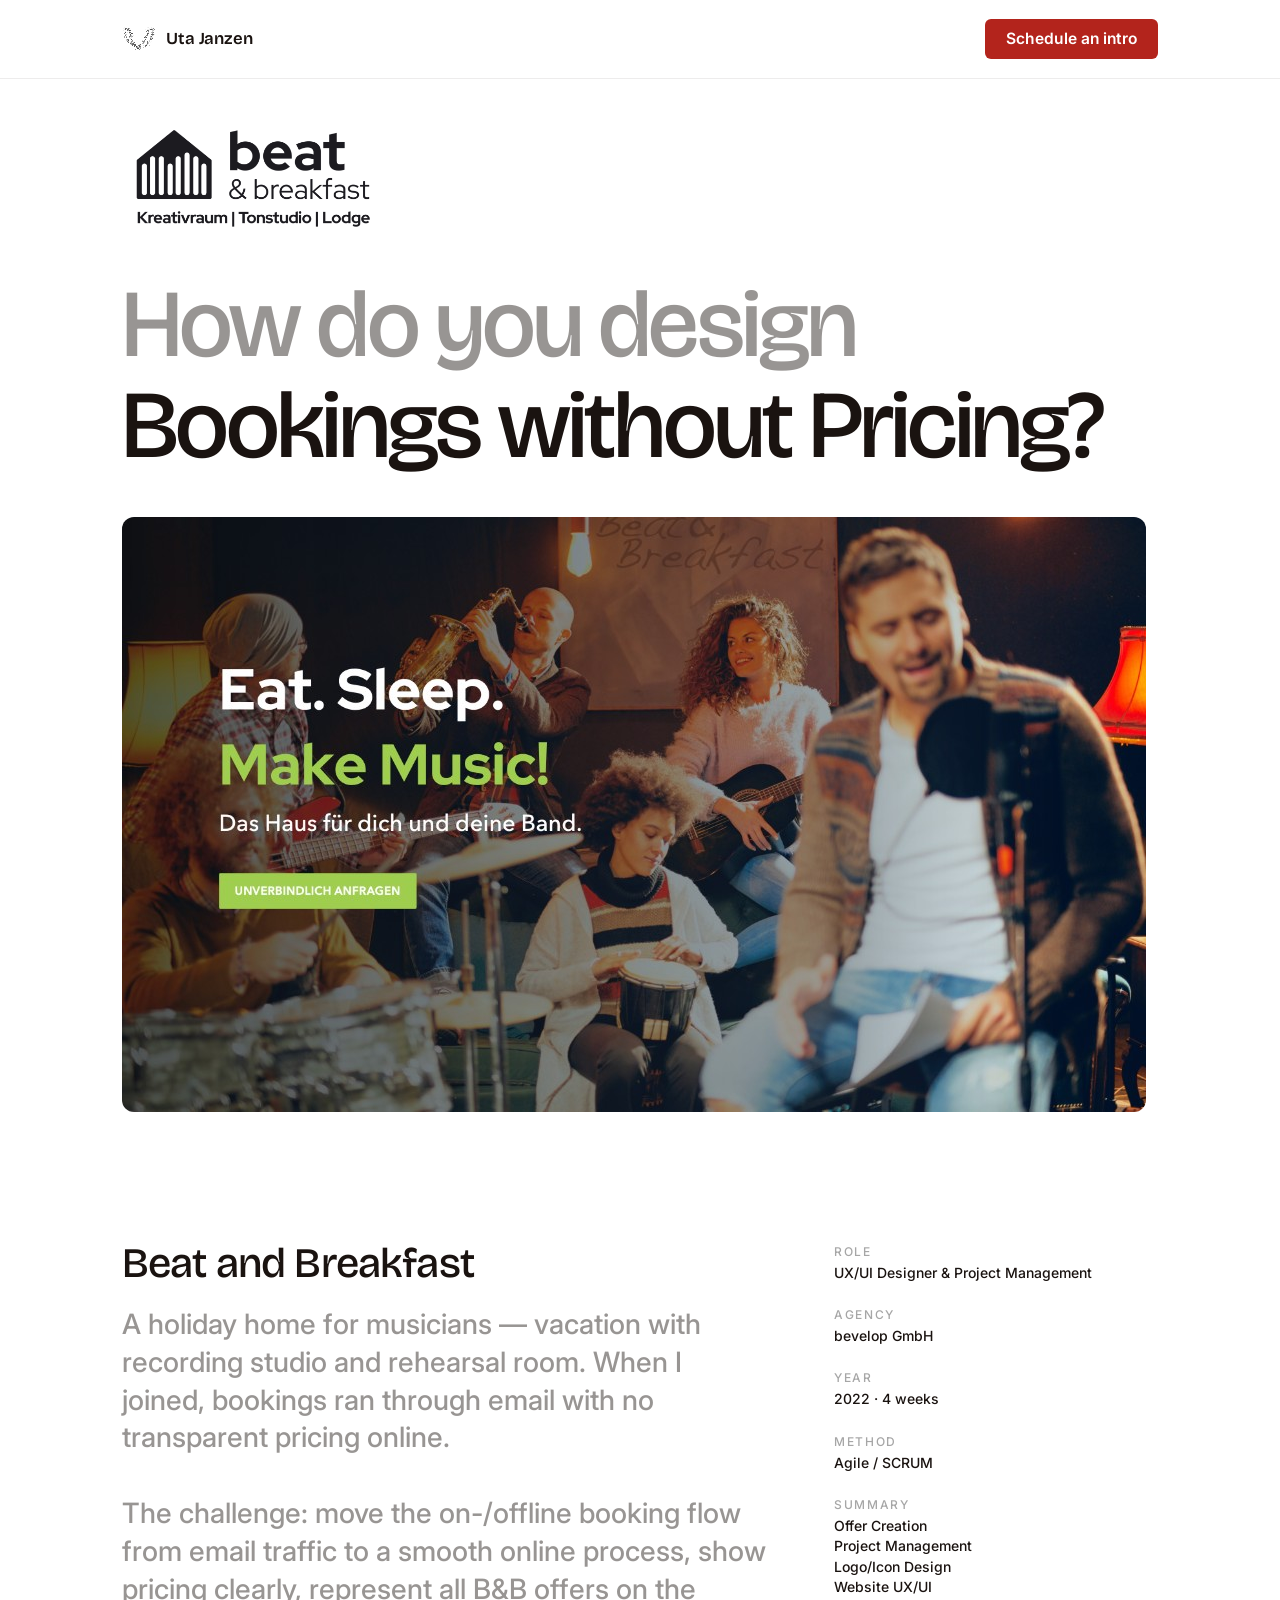
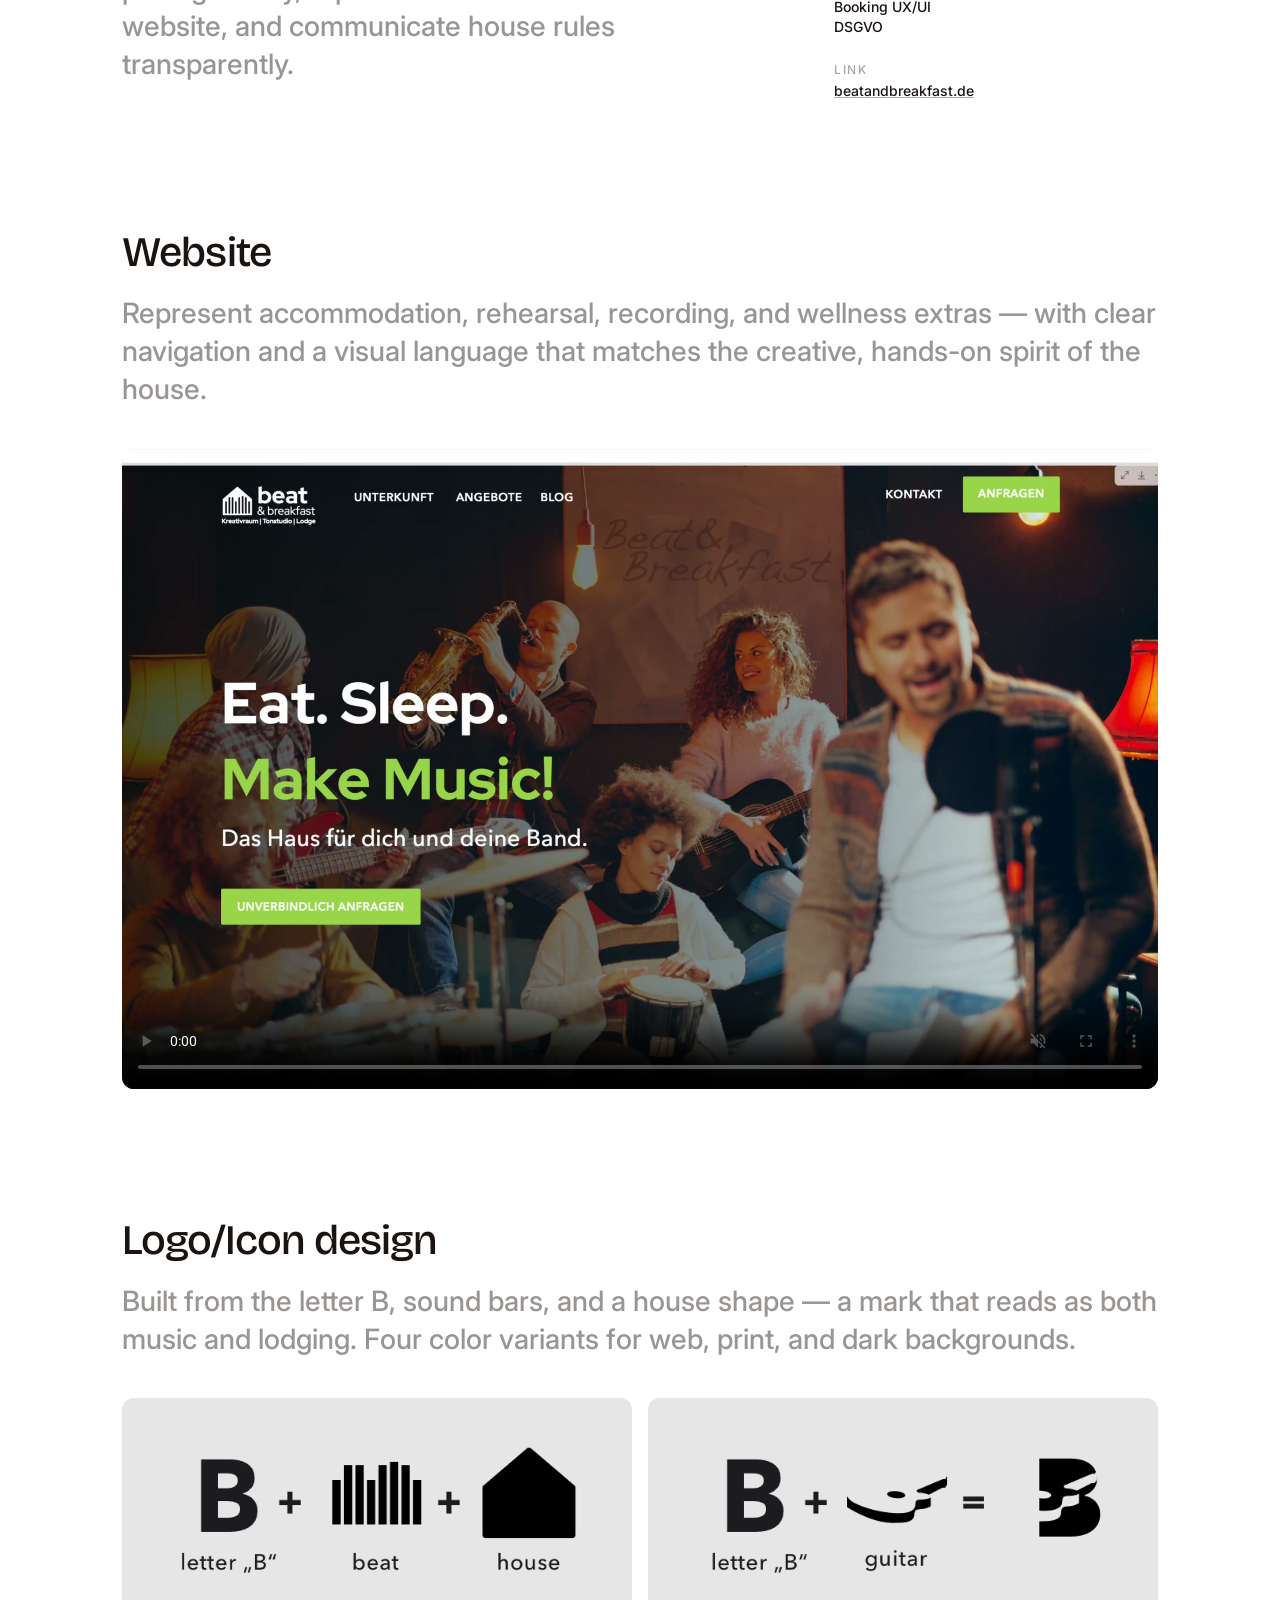
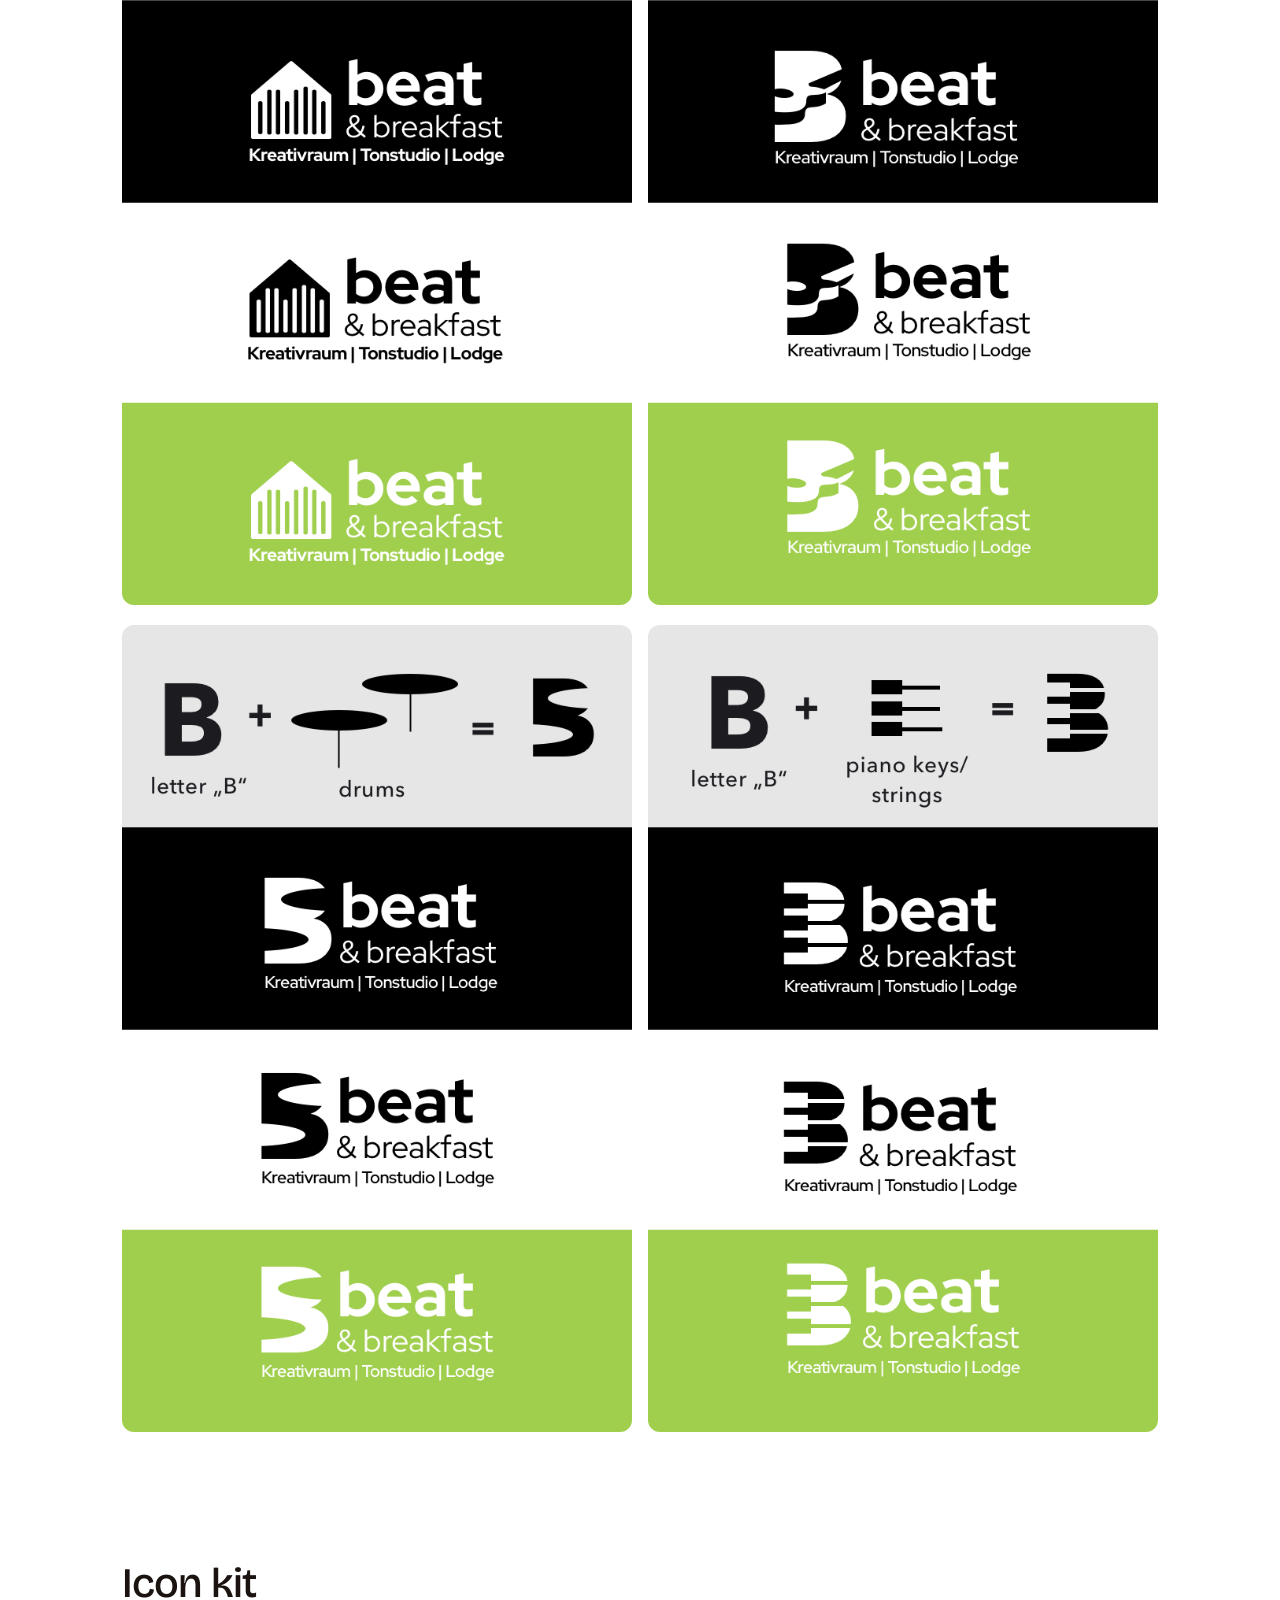
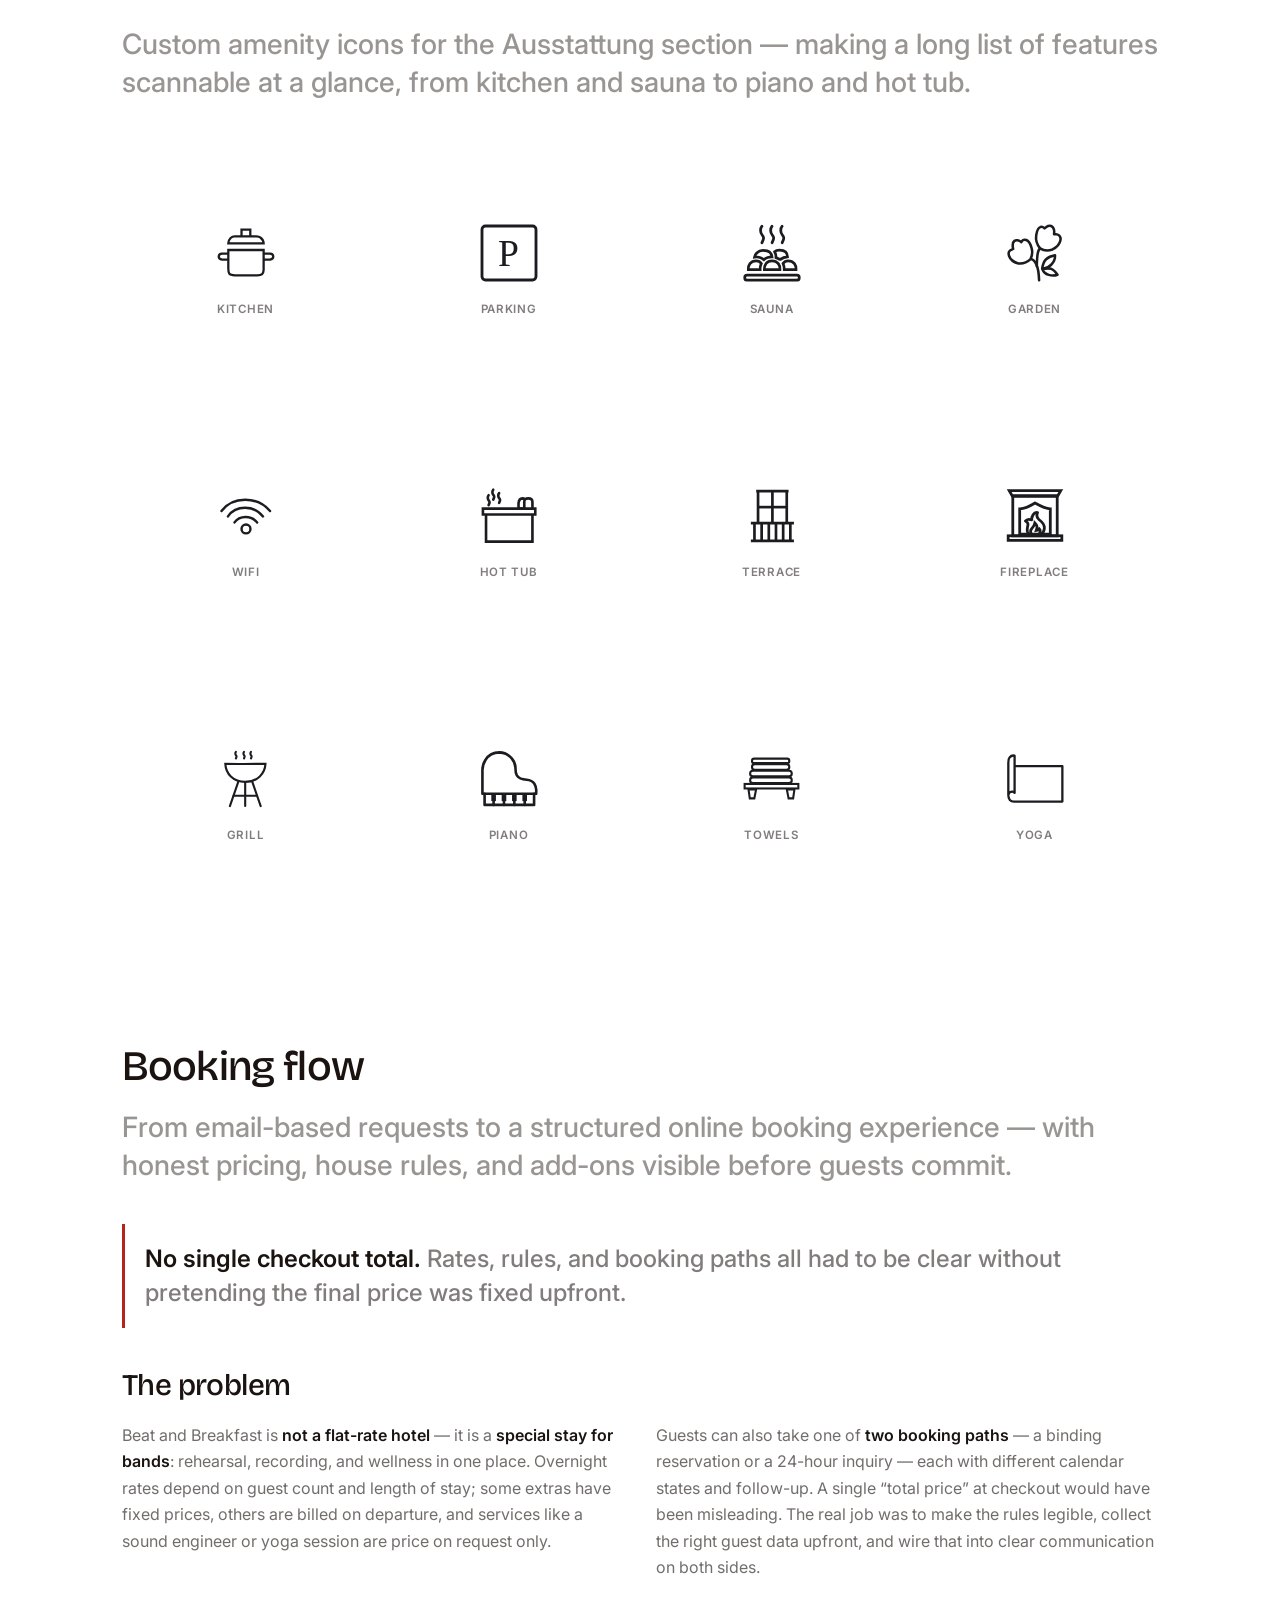
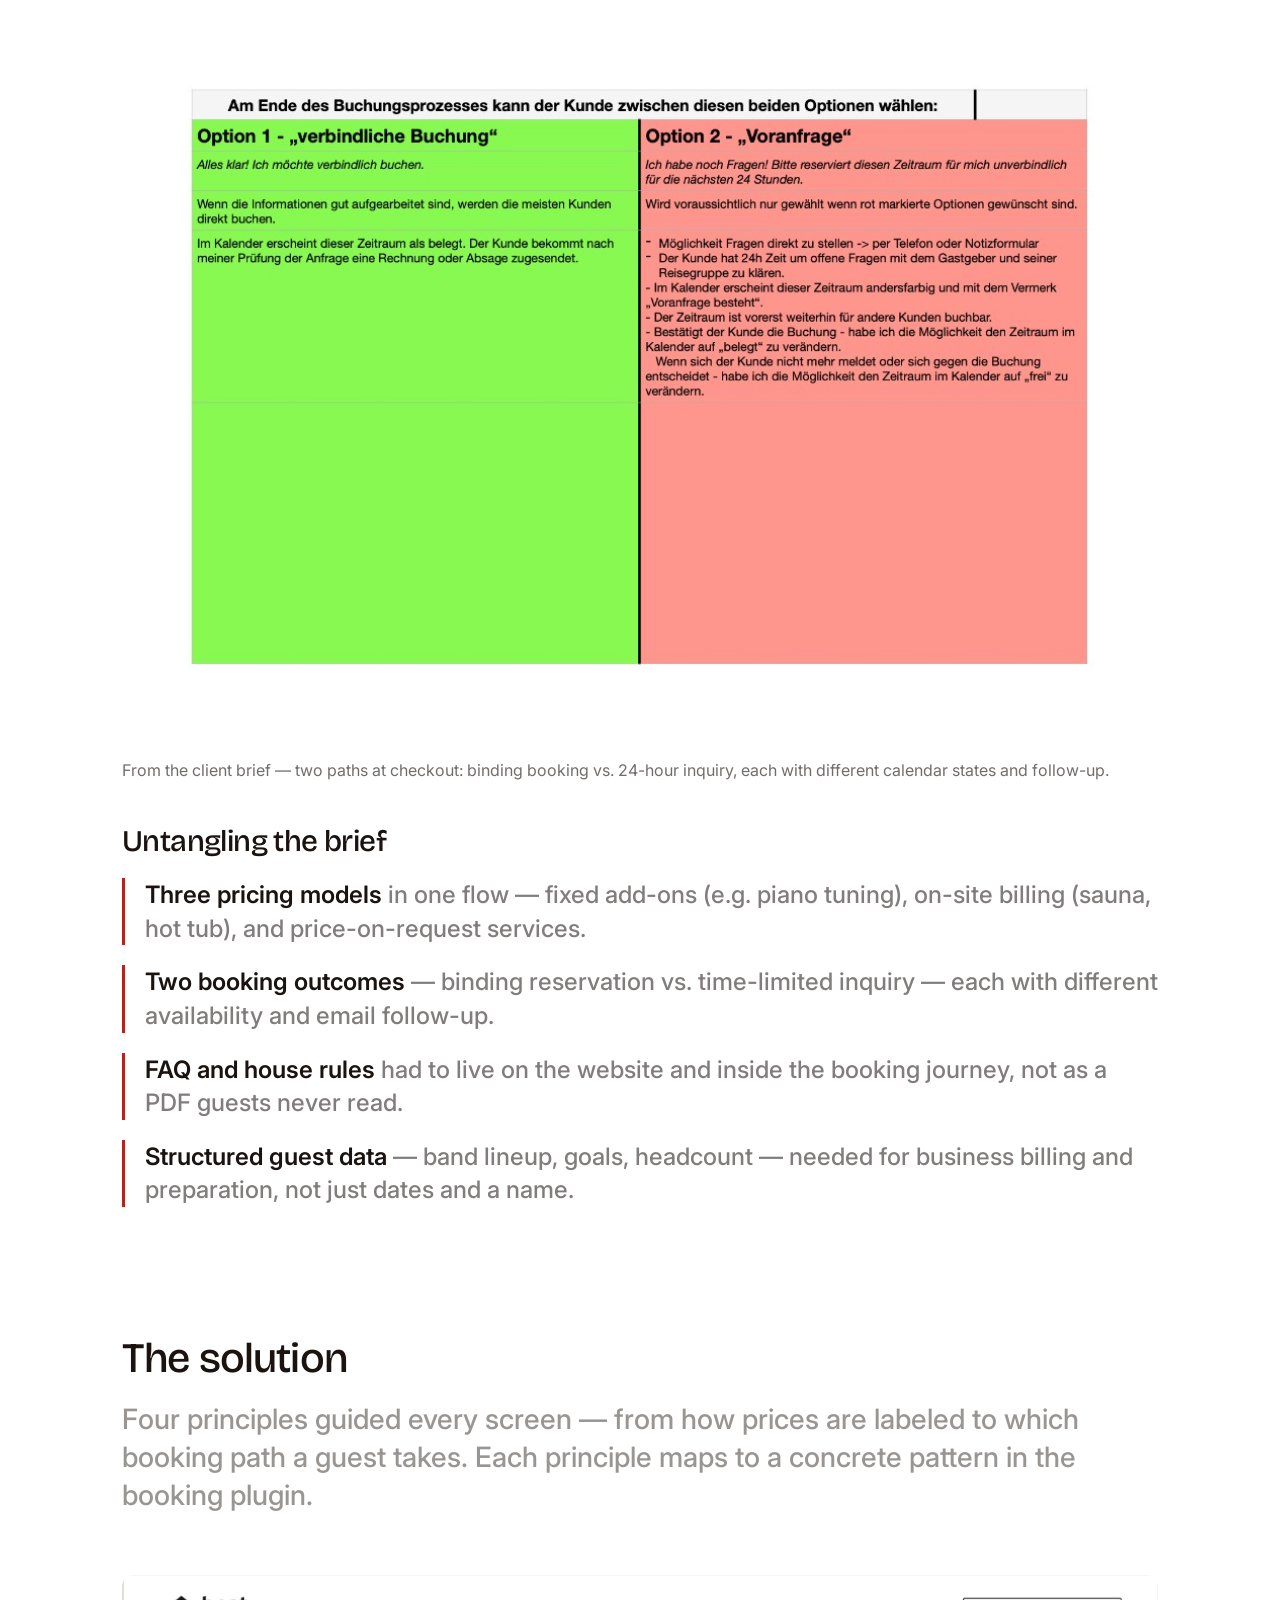
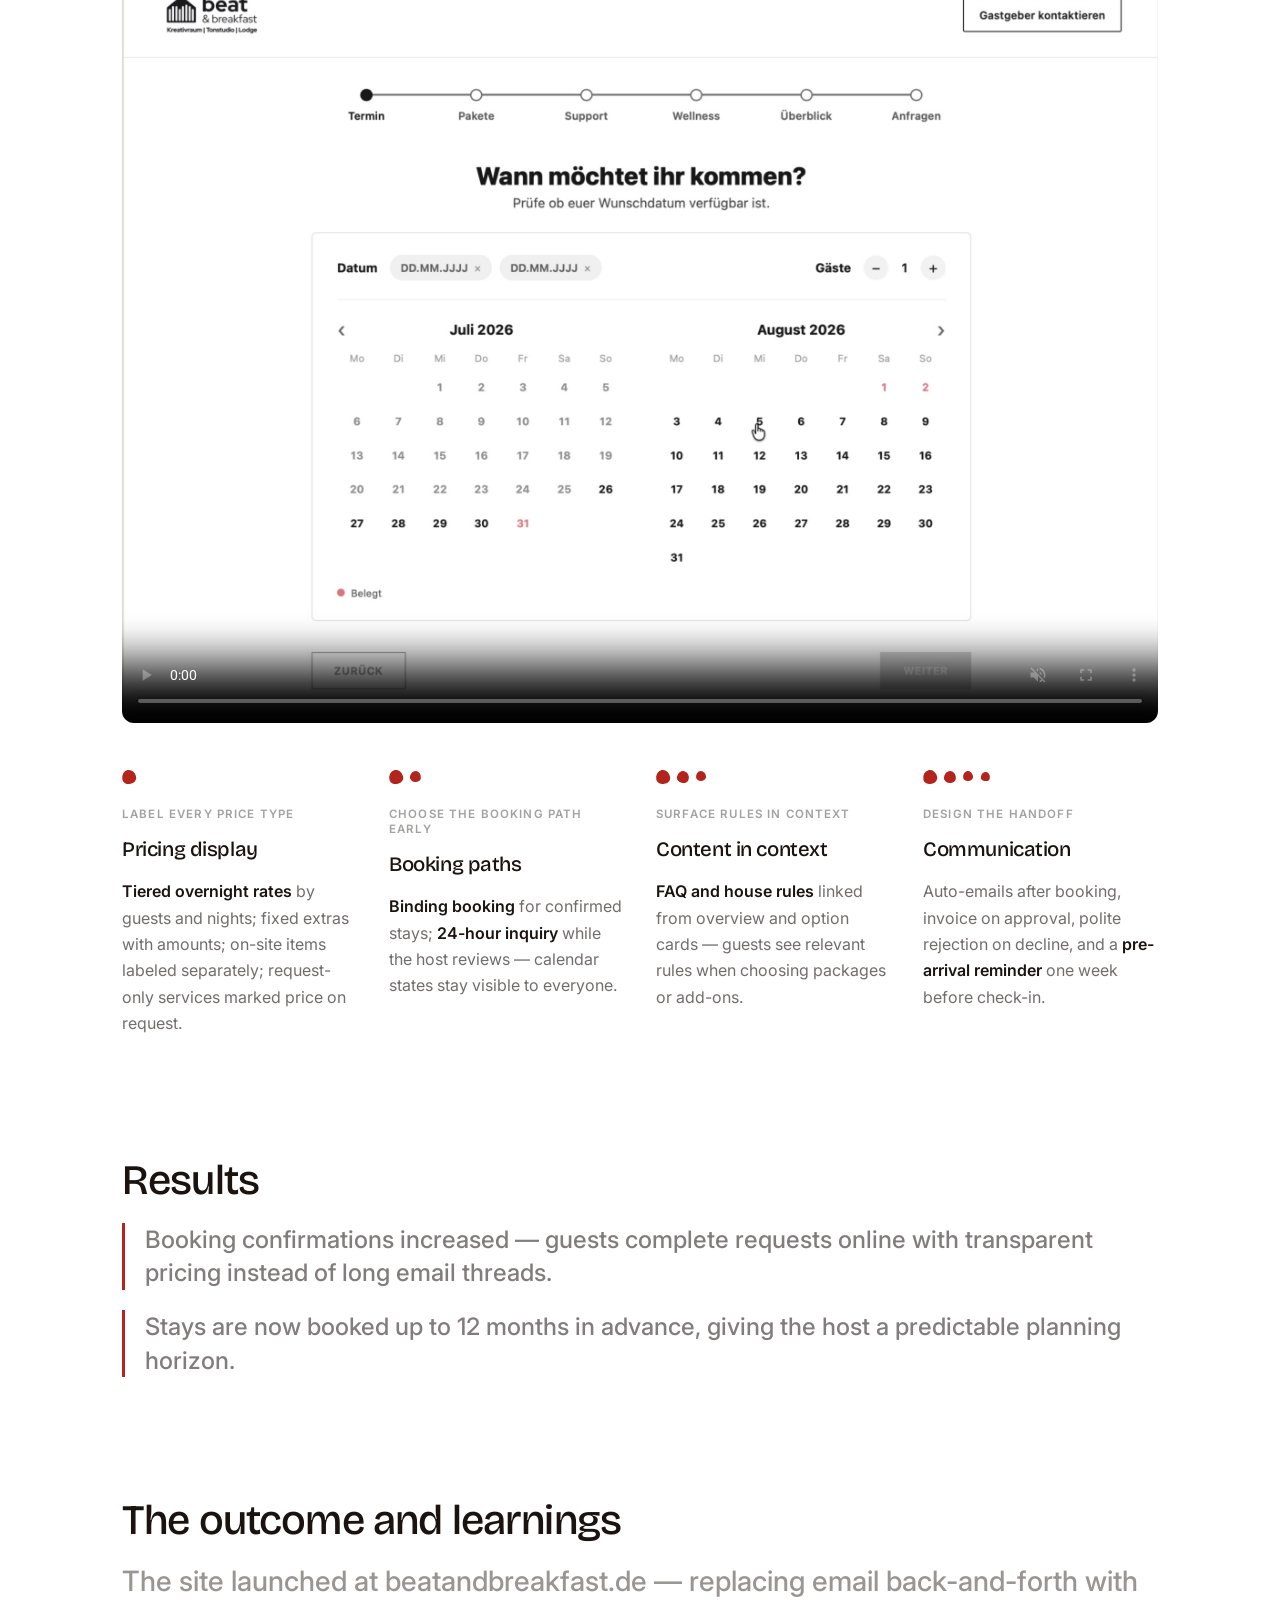
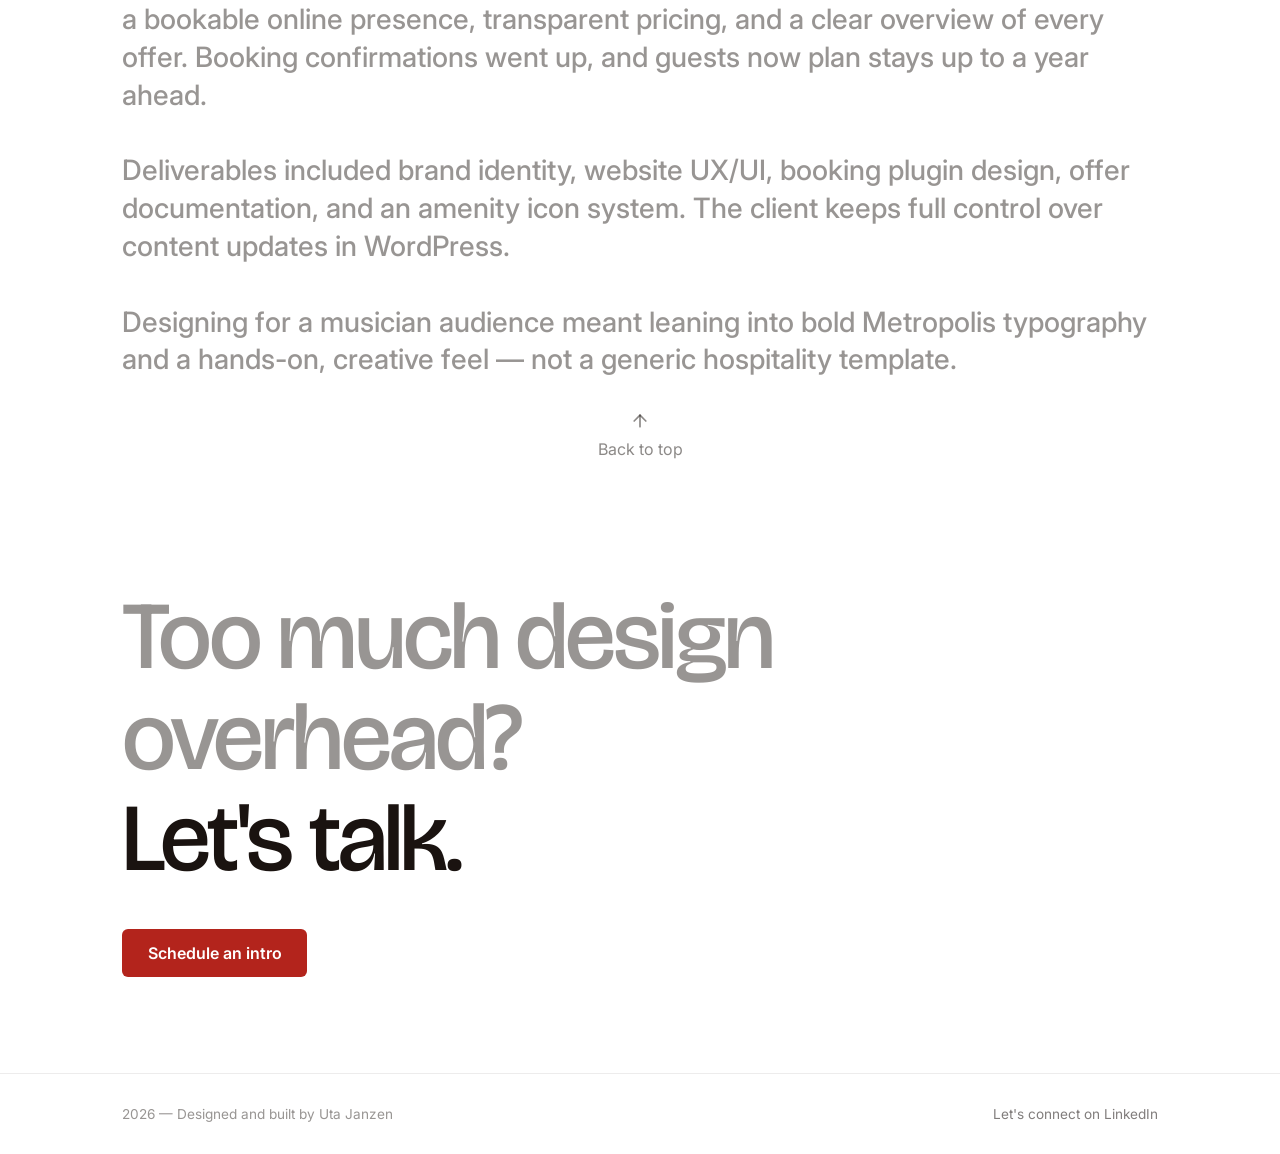
==== commit de92027e: "Refine Results and Outcome spacing in the case study. Group the closing sections with tighter follow" ====
--- a/projects/beat-and-breakfast.html
+++ b/projects/beat-and-breakfast.html
@@ -8,7 +8,7 @@
 <link rel="preconnect" href="https://fonts.gstatic.com" crossorigin>
 <link href="https://fonts.googleapis.com/css2?family=Bricolage+Grotesque:opsz,wght@12..96,400..800&family=Inter:wght@400;500&family=Roboto:wght@400;500;700&display=swap" rel="stylesheet">
 <link rel="stylesheet" href="../assets/css/styles.css?v=2">
-<link rel="stylesheet" href="../assets/css/case-study.css?v=18">
+<link rel="stylesheet" href="../assets/css/case-study.css?v=26">
 </head>
 <body>
 
@@ -249,7 +249,7 @@
     </div>
   </section>
 
-  <section class="case-text-block case-text-block--feature case-reveal">
+  <section class="case-text-block case-text-block--follow case-reveal">
     <div class="case-container">
       <h2 class="case-section-title">Results</h2>
       <ul class="case-results-list">
@@ -259,7 +259,7 @@
     </div>
   </section>
 
-  <section class="case-text-block case-text-block--feature case-reveal">
+  <section class="case-text-block case-text-block--follow case-reveal">
     <div class="case-container">
       <h2 class="case-section-title">The outcome and learnings</h2>
       <p class="case-lead">The site launched at beatandbreakfast.de — replacing email back-and-forth with a bookable online presence, transparent pricing, and a clear overview of every offer. Booking confirmations went up, and guests now plan stays up to a year ahead.
--- a/assets/css/case-study.css
+++ b/assets/css/case-study.css
@@ -369,10 +369,10 @@
   padding: var(--space-section) 0 0;
 }
 
-/* Back-to-back text sections (Solution, Results, Outcome) */
-.case-text-block--feature + .case-text-block--feature,
-.case-text-block--feature + .case-text-block {
-  padding-top: calc(var(--space-section) * 2);
+/* Solution → Results → Outcome read as one closing group */
+.case-text-block--feature + .case-text-block--follow,
+.case-text-block--follow + .case-text-block--follow {
+  padding-top: calc(var(--space-section-sm) * 1.5);
 }
 
 .case-text-block .case-section-title {
@@ -467,8 +467,7 @@
   grid-template-columns: repeat(4, 1fr);
   gap: 2rem;
   margin-top: var(--space-subsection);
-  padding-top: var(--space-subsection);
-  border-top: 1px solid rgba(26, 19, 16, 0.12);
+  padding-top: 0;
 }
 
 .solution-card {
@@ -1000,9 +999,9 @@
     margin-top: calc(var(--space-subsection) + var(--space-block));
   }
 
-  .case-text-block--feature + .case-text-block--feature,
-  .case-text-block--feature + .case-text-block {
-    padding-top: calc(var(--space-section-sm) * 2);
+  .case-text-block--feature + .case-text-block--follow,
+  .case-text-block--follow + .case-text-block--follow {
+    padding-top: calc(var(--space-subsection) * 1.5);
   }
 
   .case-text-block--feature {
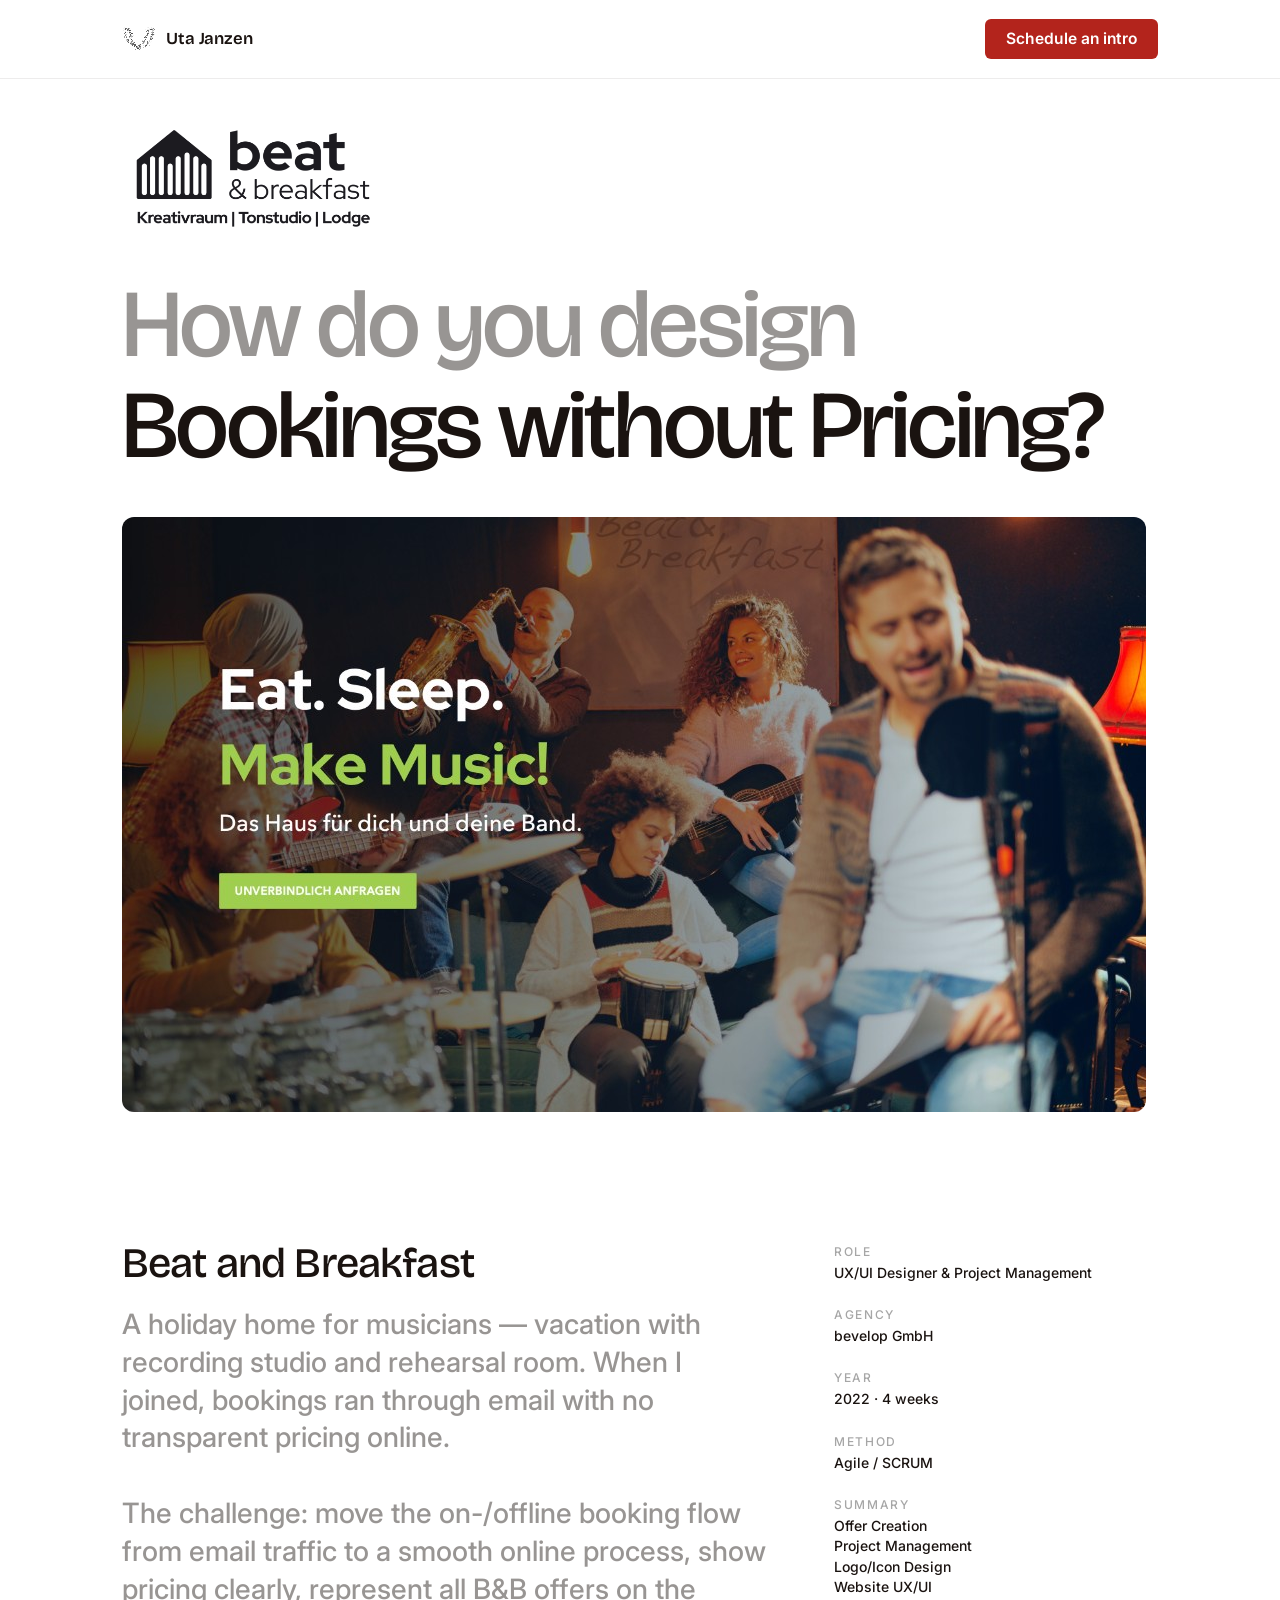
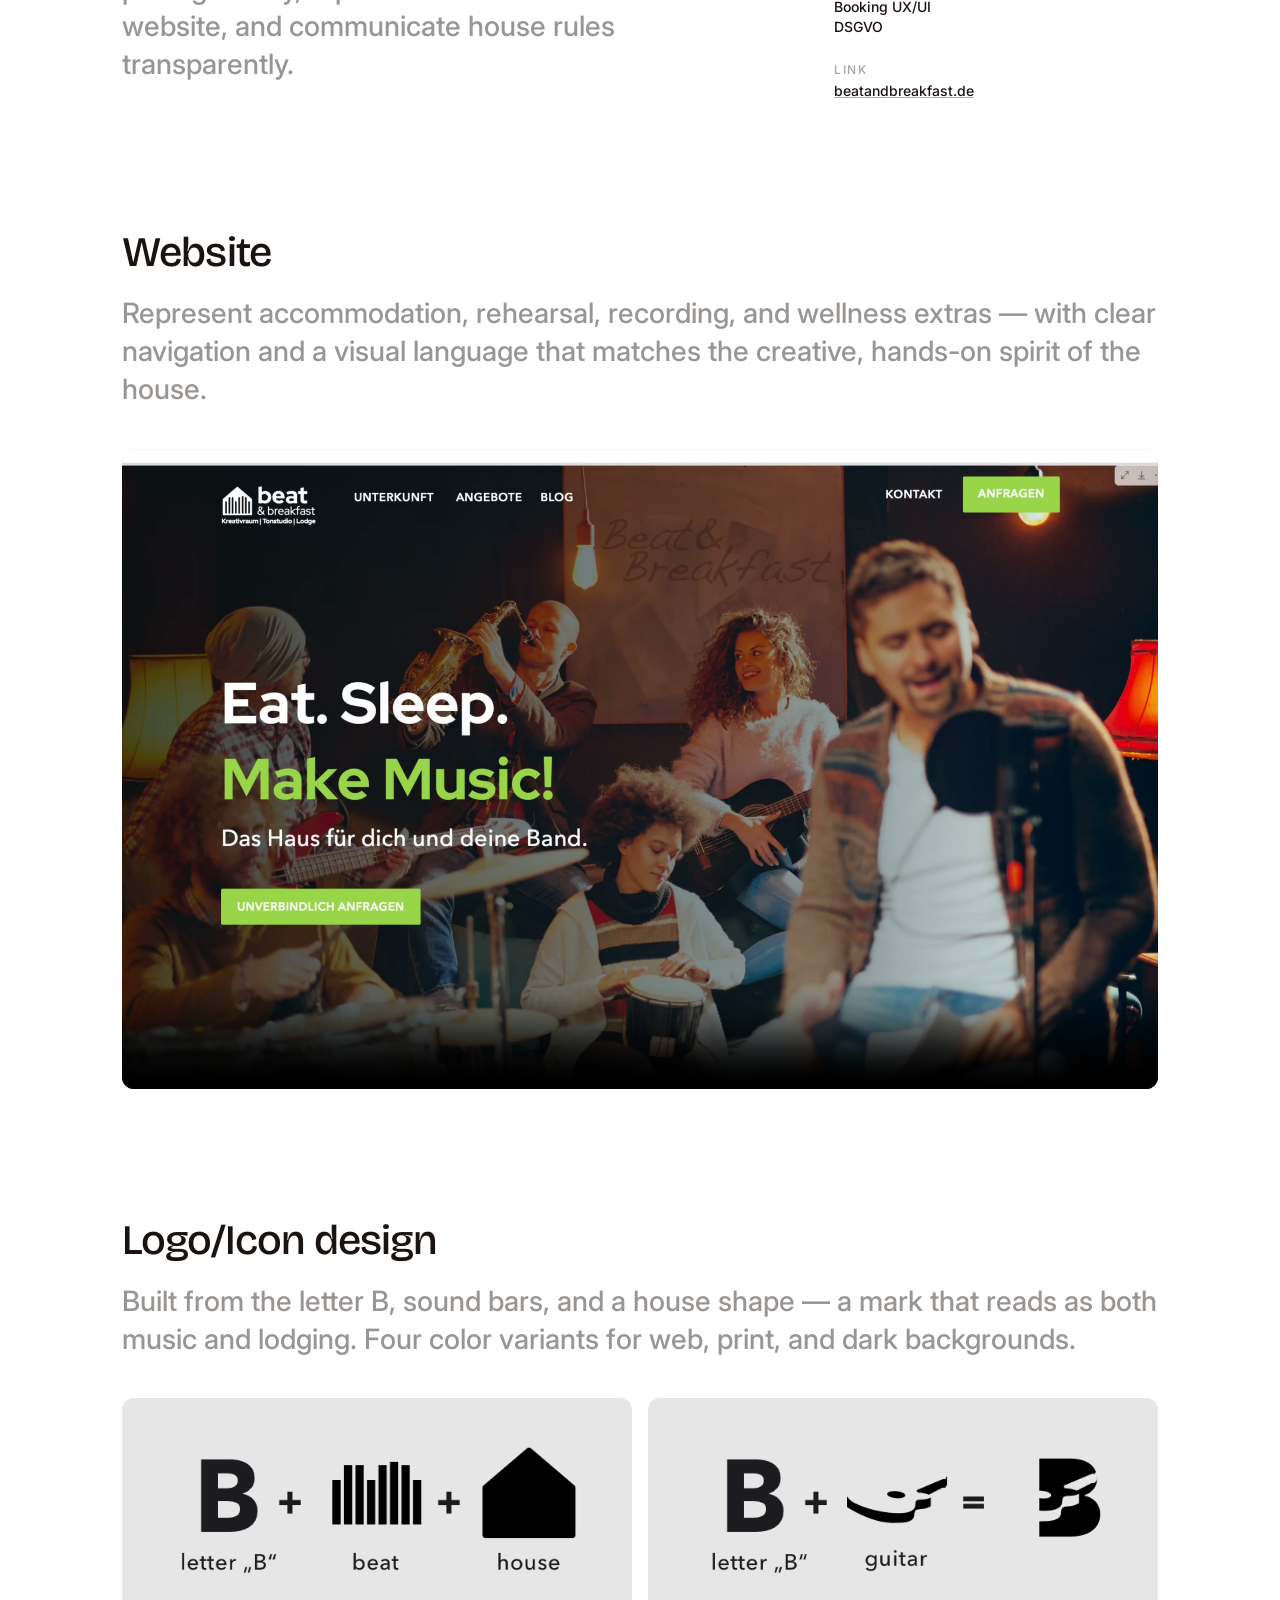
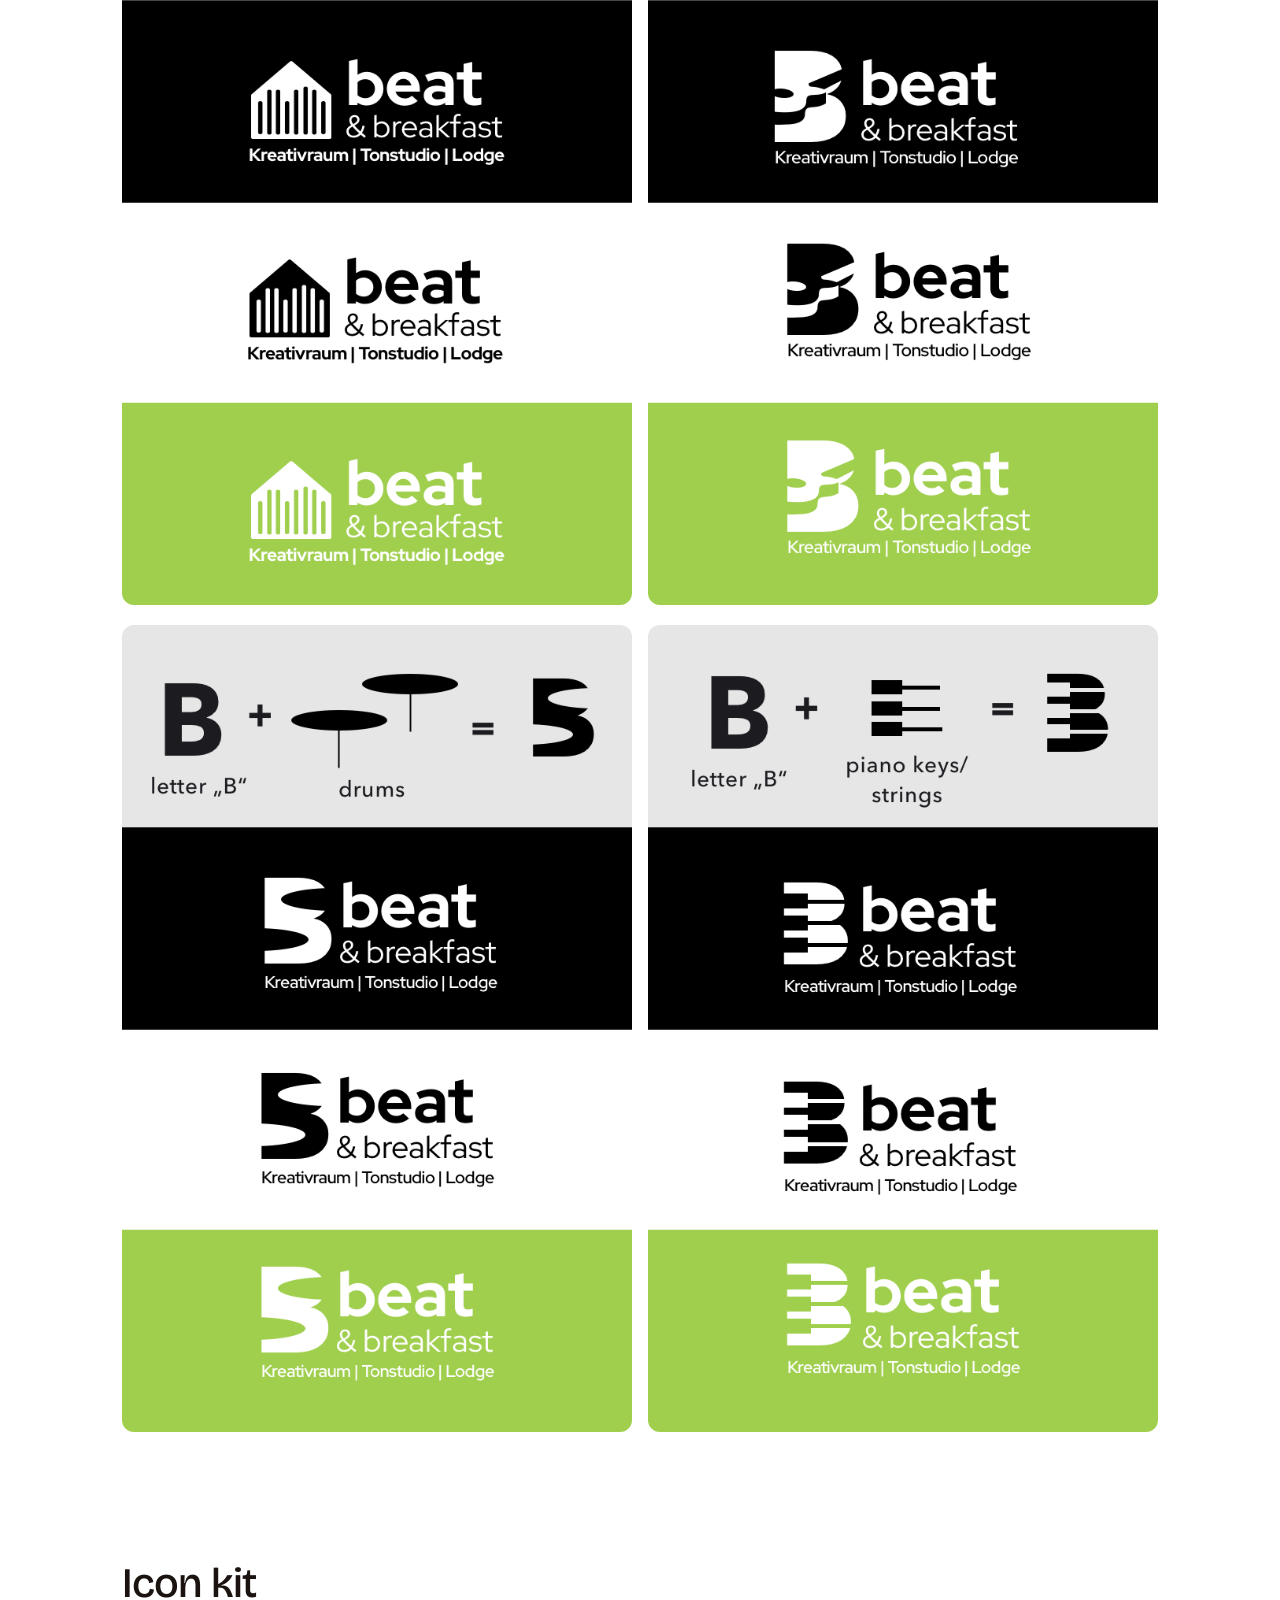
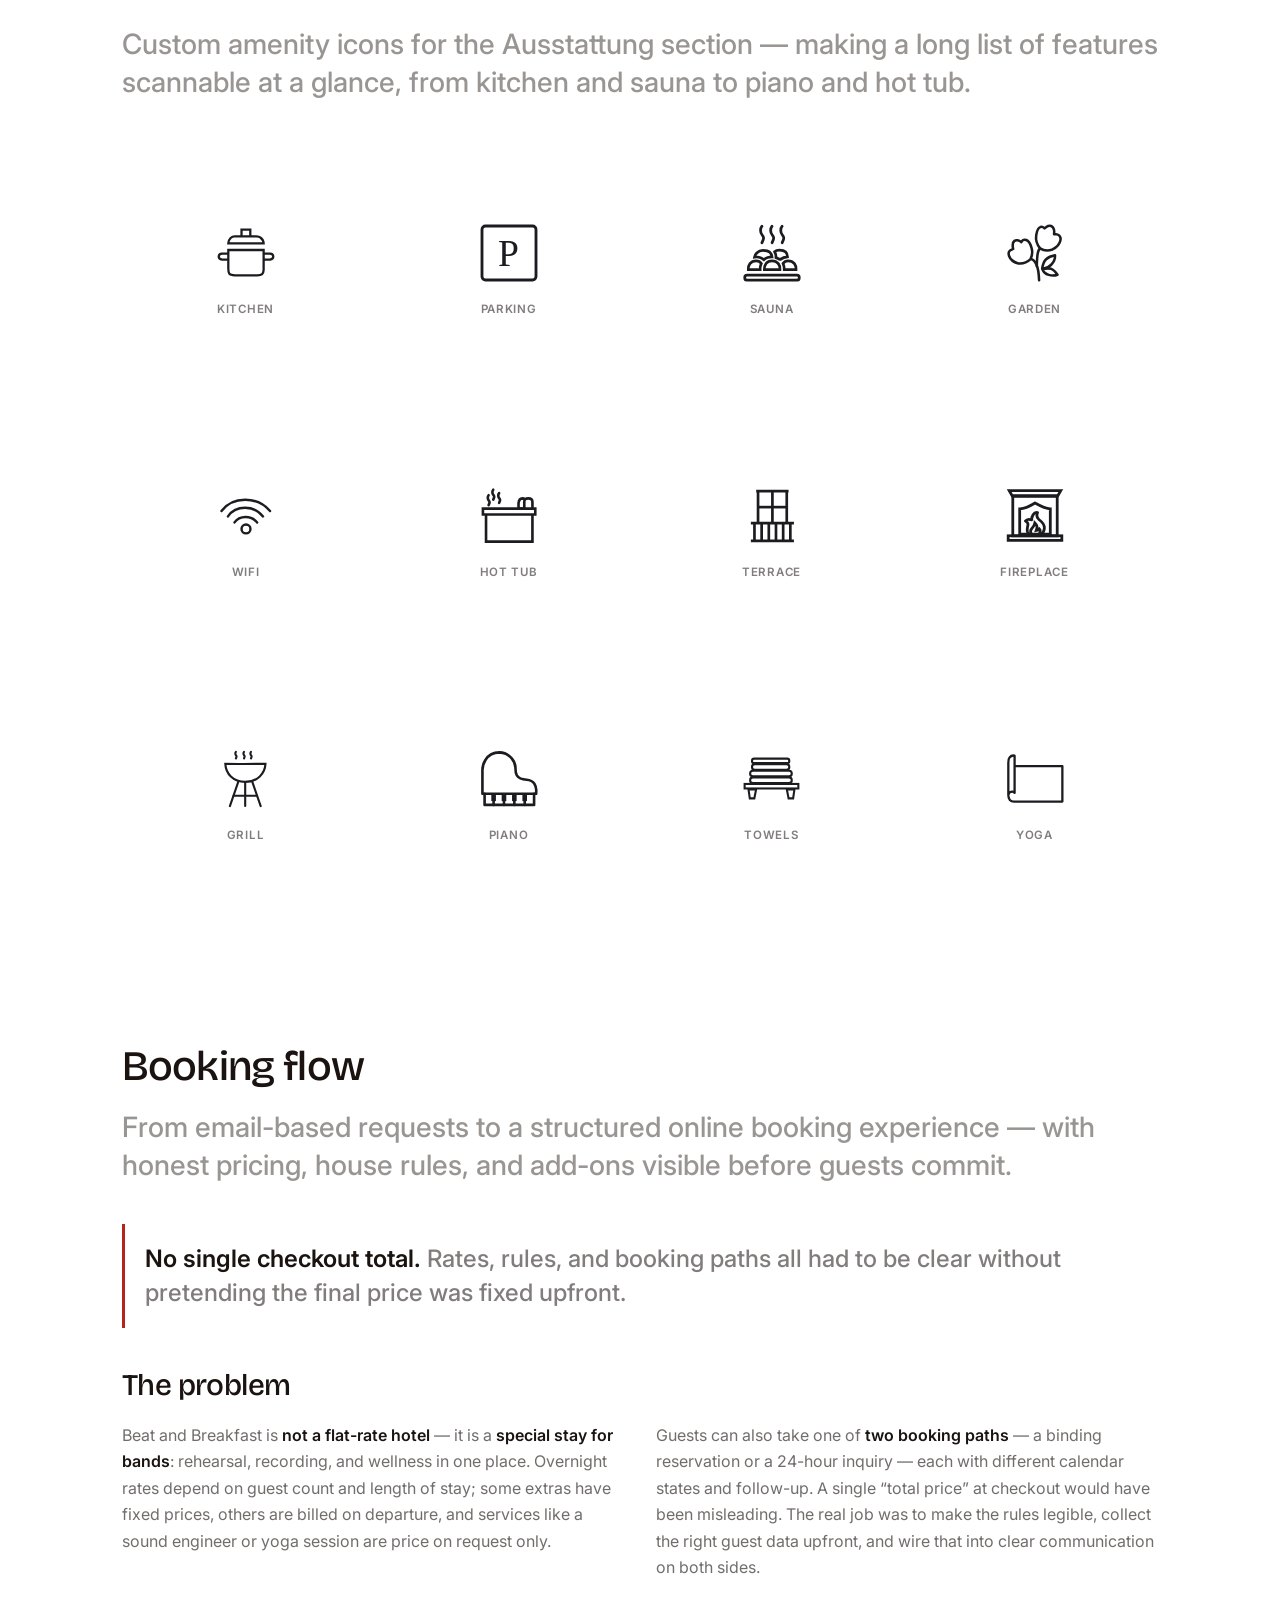
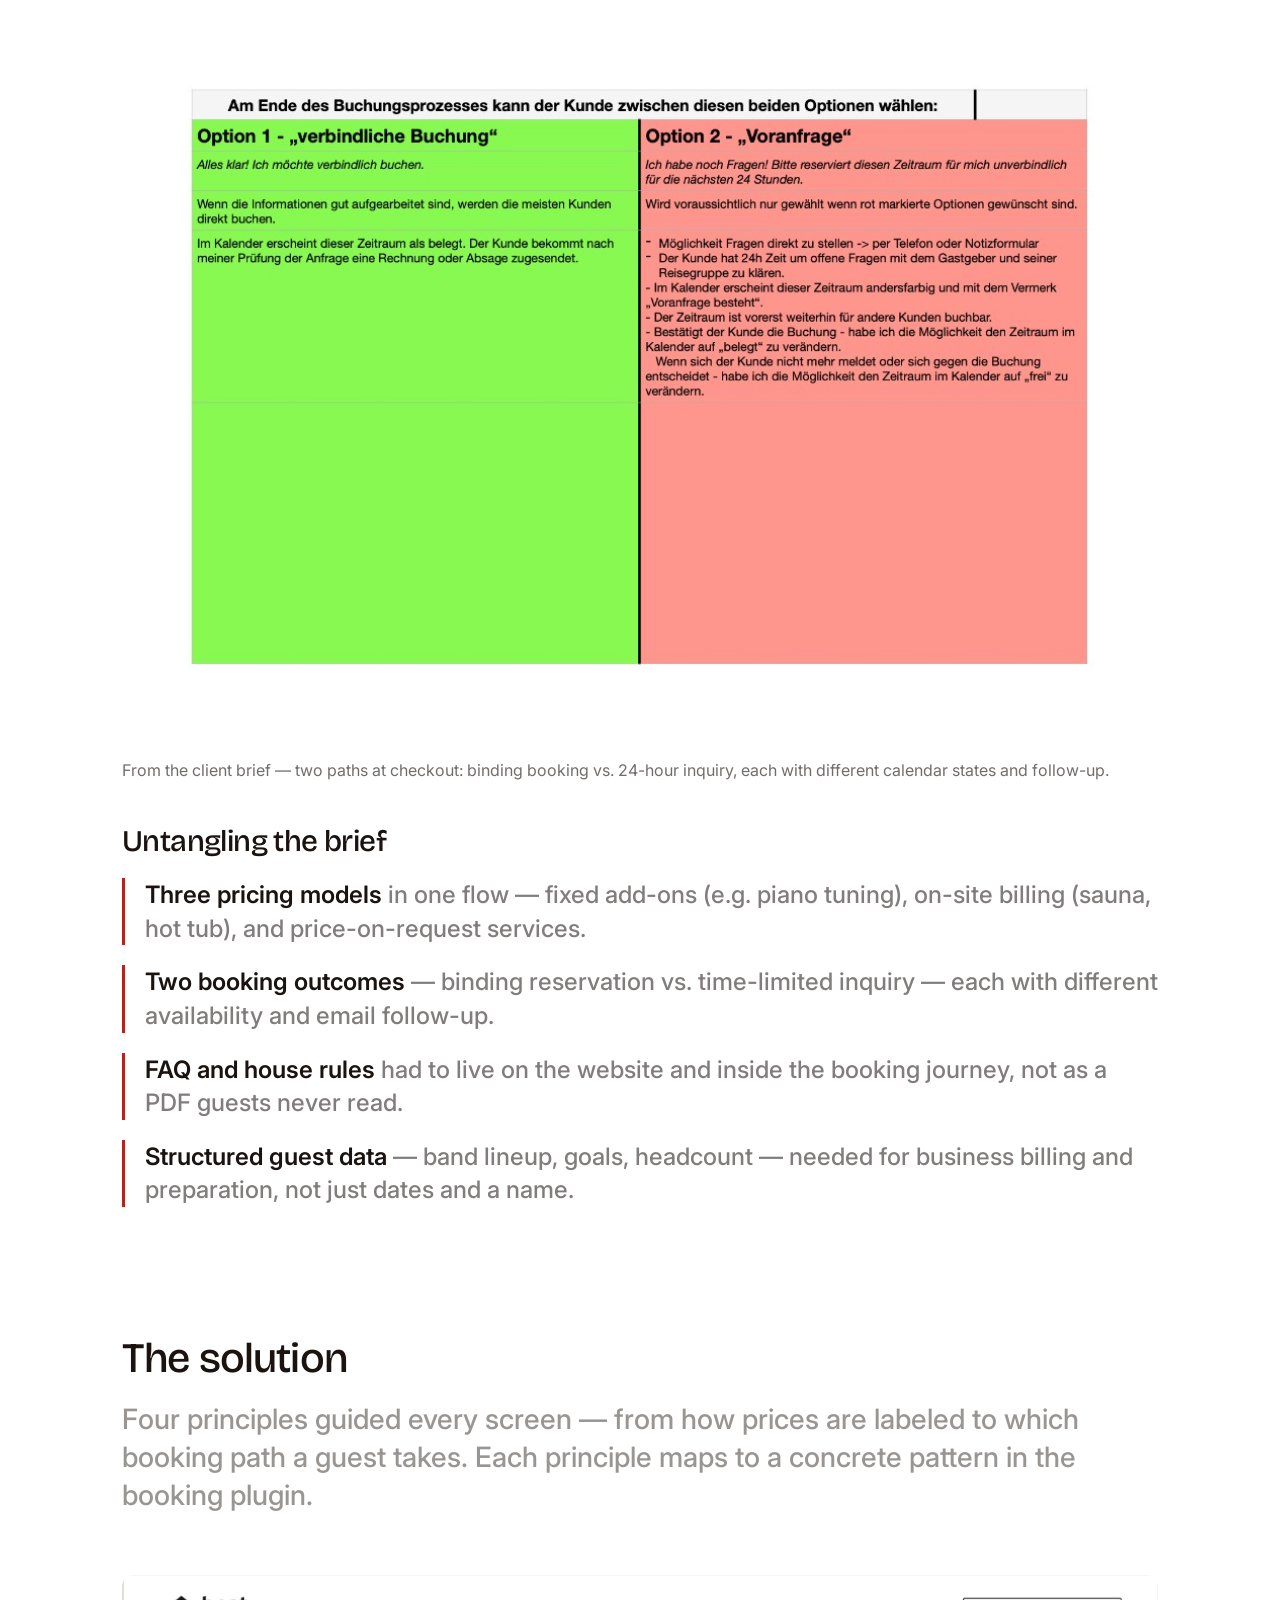
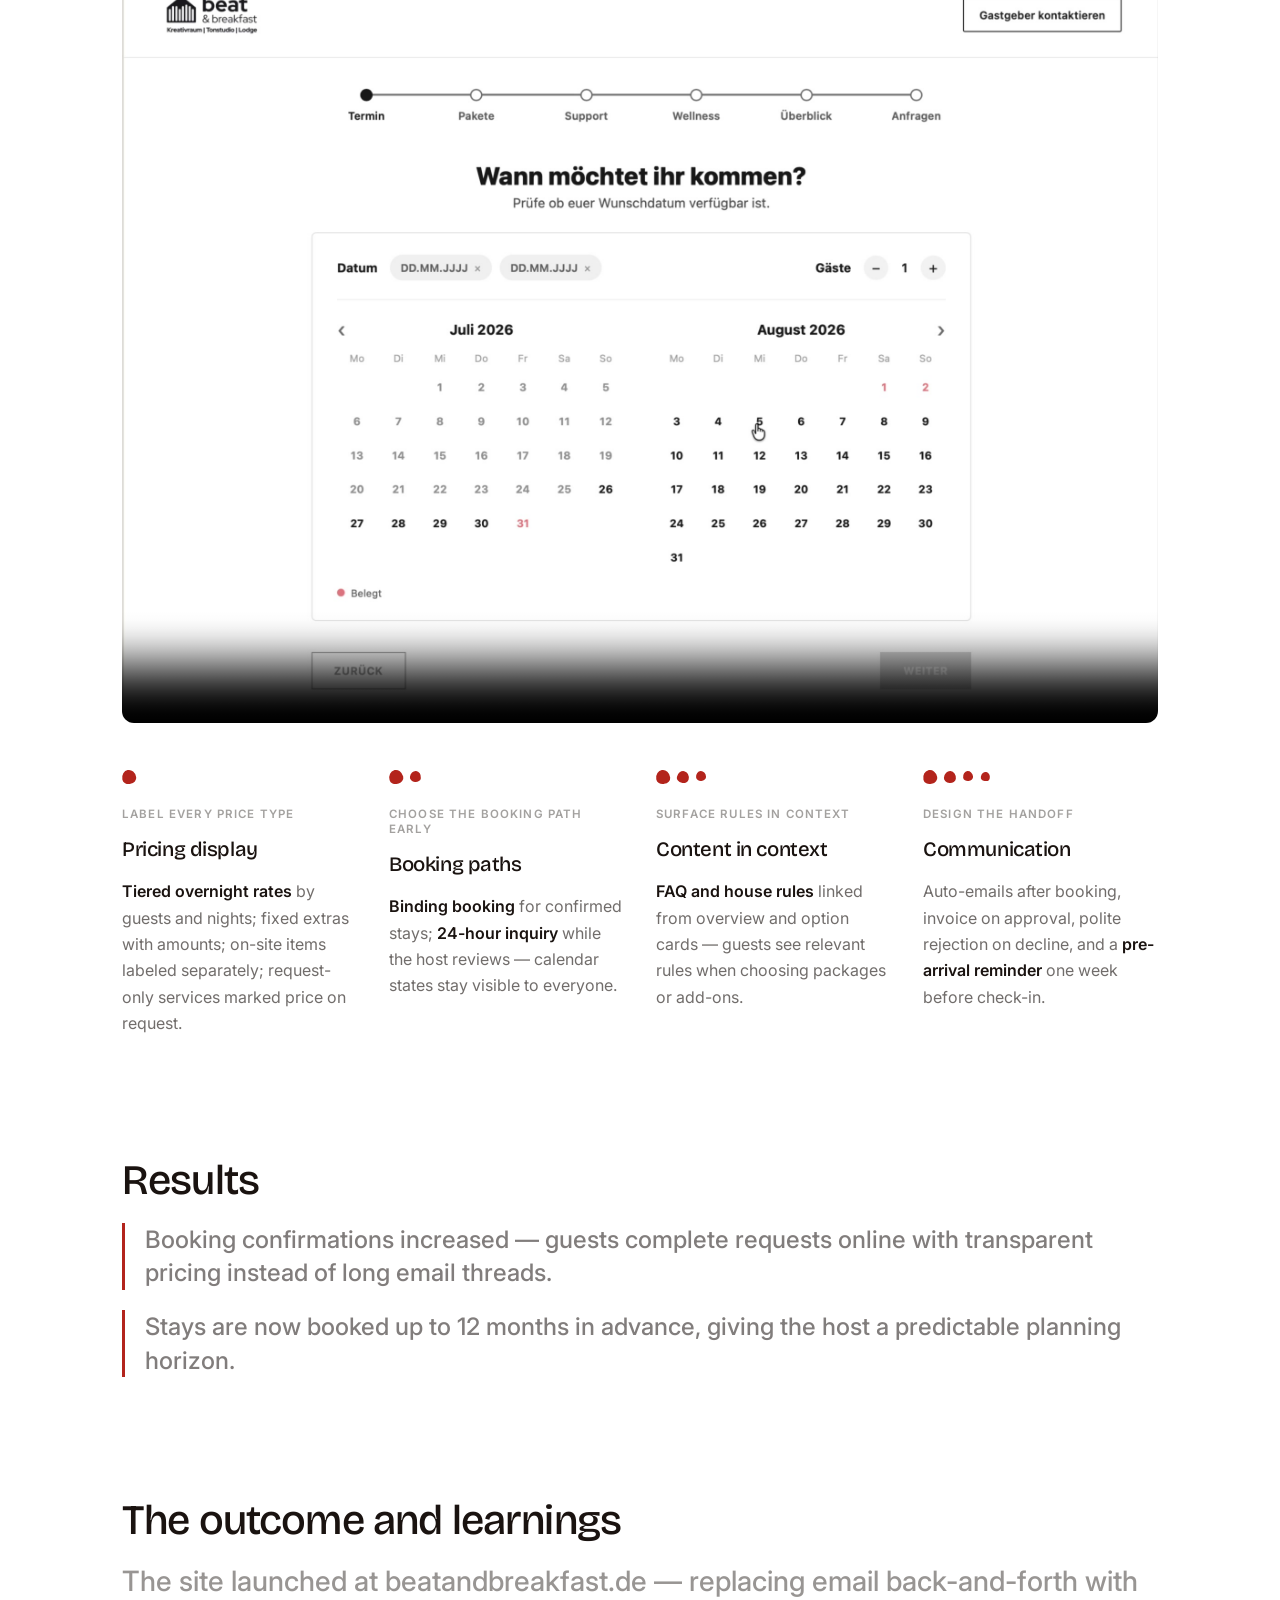
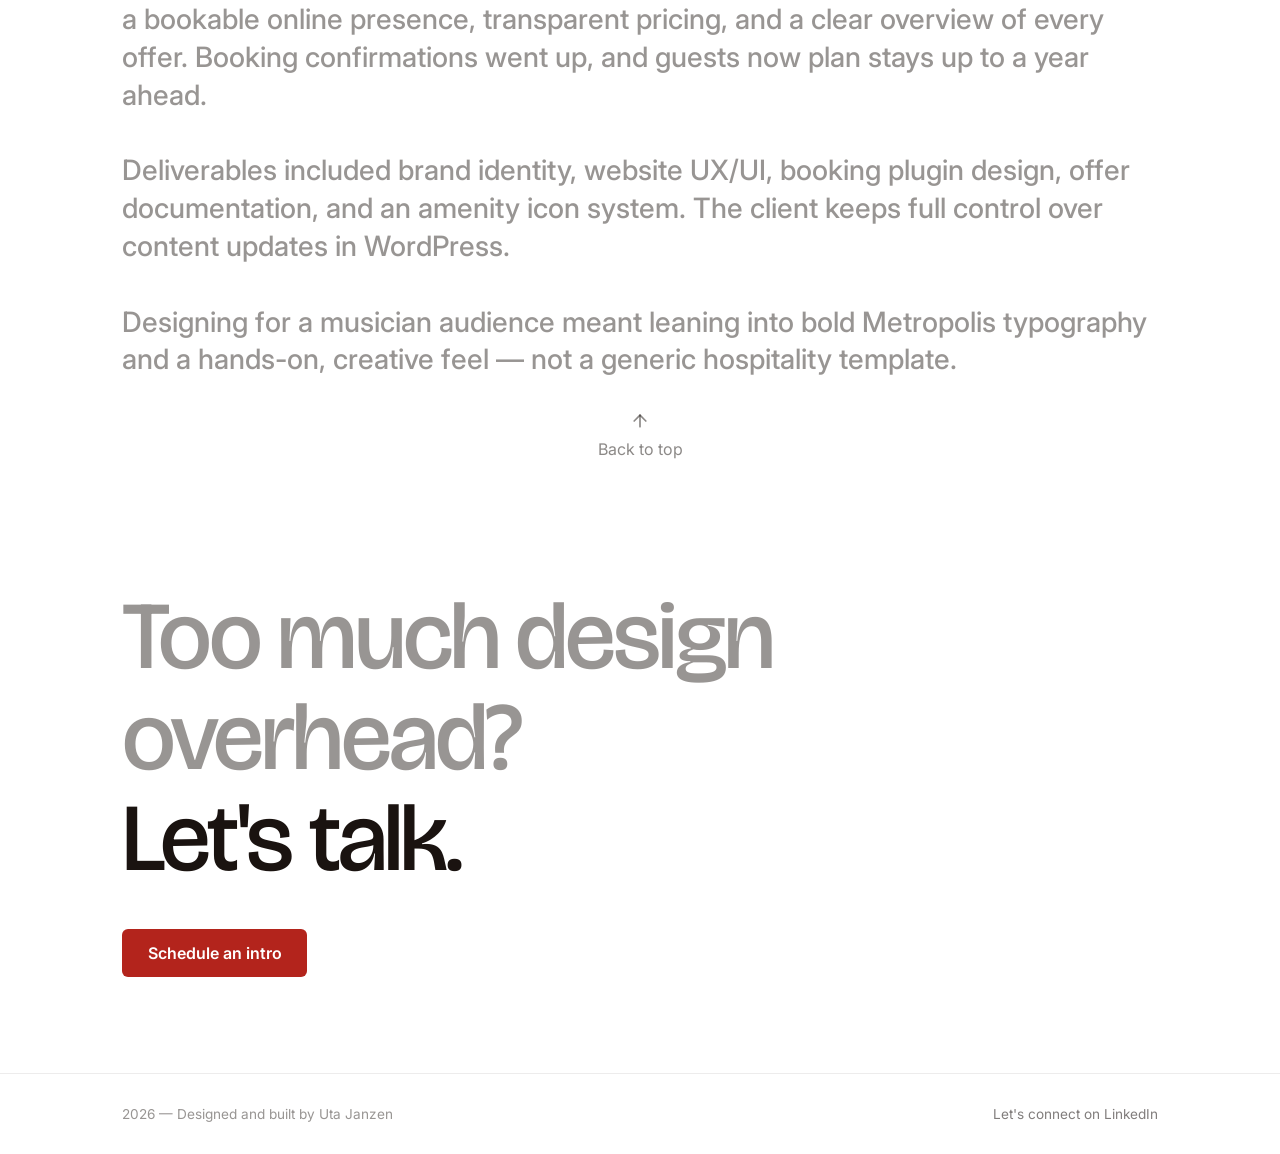
==== commit 0ad42991: "Fix mobile B&B logo sizing and clean homepage URLs. Scale the client logo by width on small screens," ====
--- a/projects/beat-and-breakfast.html
+++ b/projects/beat-and-breakfast.html
@@ -14,7 +14,7 @@
 
 <nav class="case-nav">
   <div class="case-container case-nav-inner">
-    <a href="../index.html" class="brand"><svg class="brand-logo" viewBox="0 0 276 206" fill="none" xmlns="http://www.w3.org/2000/svg" aria-hidden="true">
+    <a href="/" class="brand"><svg class="brand-logo" viewBox="0 0 276 206" fill="none" xmlns="http://www.w3.org/2000/svg" aria-hidden="true">
 <g filter="url(#filter0_g_2_8)">
 <path d="M157.328 150.831C157.328 150.831 113.328 167.5 68.3278 139.5C23.3277 111.5 27.0765 27 27.0765 27C43.0765 27 47.0765 27 64.5765 27C72.3278 139 88.216 134.747 125.328 178.5C125.328 178.5 163.325 181.635 206.076 139.5C219.219 126.546 228.322 110.925 234.626 95.5C248.828 60.7509 248.828 27 248.828 27H209.828C209.828 27 207.336 95.3306 157.328 150.831ZM125.328 178.5C137.974 169.969 148.526 160.599 157.328 150.831" stroke="black" stroke-width="6"/>
 </g>
--- a/assets/css/styles.css
+++ b/assets/css/styles.css
@@ -233,51 +233,87 @@
   .work-projects {
     display: flex;
     flex-direction: column;
-    gap: 4rem;
+    gap: 6rem;
   }
 
   .work-project-header {
-    padding: 0 0 1.5rem;
+    padding: 0 0 1rem;
   }
 
   .work-project:first-child .work-project-header {
     padding-top: 0;
   }
 
-  .work-project-header-grid:has(.work-project-testimonial) {
+  .work-project-header-grid {
+    display: flex;
+    flex-direction: column;
+  }
+
+  .work-project.has-testimonial:not(.work-project--thesis) {
+    display: flex;
+    flex-direction: column;
+  }
+
+  .work-project.has-testimonial .work-project-intro {
+    display: contents;
+  }
+
+  .work-project.has-testimonial:not(.work-project--thesis) .work-project-header {
+    order: 1;
+    padding-bottom: 0.75rem;
+  }
+
+  .work-project.has-testimonial:not(.work-project--thesis) .work-project-media {
+    order: 2;
+  }
+
+  .work-project.has-testimonial:not(.work-project--thesis) .work-project-testimonial {
+    order: 3;
+    margin-top: 1.5rem;
+    padding-top: 1.5rem;
+    border-top: 1px solid rgba(26, 19, 16, 0.12);
+  }
+
+  .work-project--thesis.has-testimonial .work-project-testimonial {
+    margin-top: 0;
+    padding-top: 0;
+    border-top: none;
+  }
+
+  /* Thesis — headline + quotes, then image */
+  .work-project--thesis.has-testimonial {
     display: grid;
     grid-template-columns: 1fr;
     grid-template-areas:
-      "logo"
       "main"
-      "testimonial";
-  }
-
-  .work-project-header-grid:has(.work-project-testimonial) .work-project-logo {
-    grid-area: logo;
-  }
-
-  .work-project-header-grid:has(.work-project-testimonial) .work-project-main {
+      "testimonial"
+      "media";
+    row-gap: 1.25rem;
+  }
+
+  .work-project--thesis .work-project-intro,
+  .work-project--thesis .work-project-header,
+  .work-project--thesis .work-project-header-grid {
+    display: contents;
+  }
+
+  .work-project--thesis .work-project-main {
     grid-area: main;
   }
 
-  .work-project-header-grid:has(.work-project-testimonial) .work-project-testimonial {
+  .work-project--thesis .work-project-testimonial {
     grid-area: testimonial;
-    margin-top: 1.5rem;
-    padding-top: 1.5rem;
-    border-top: 1px solid rgba(26, 19, 16, 0.12);
-  }
-
-  .work-project-header-grid:not(:has(.work-project-testimonial)) {
-    display: flex;
-    flex-direction: column;
+  }
+
+  .work-project--thesis .work-project-media {
+    grid-area: media;
+    margin-top: 0;
   }
 
   .work-project-logo {
     display: block;
-    height: 2rem;
-    width: auto;
-    max-width: 18rem;
+    width: min(100%, 20rem);
+    height: auto;
     margin-bottom: 1.25rem;
     filter: brightness(0);
   }
@@ -320,14 +356,33 @@
     line-height: 1.5;
     color: rgba(26, 19, 16, 0.45);
     max-width: 36rem;
+    margin-bottom: 1.25rem;
   }
 
   .work-project-status {
     display: block;
     margin-top: 0.75rem;
+    margin-bottom: 1.25rem;
     font-size: 1rem;
     font-weight: 300;
     color: rgba(26, 19, 16, 0.45);
+  }
+
+  .work-project-status-sep {
+    margin: 0 0.35em;
+  }
+
+  .work-project-status a {
+    color: rgba(26, 19, 16, 0.55);
+    text-decoration: underline;
+    text-decoration-color: rgba(26, 19, 16, 0.25);
+    text-underline-offset: 0.15em;
+    transition: color 0.2s ease, text-decoration-color 0.2s ease;
+  }
+
+  .work-project-status a:hover {
+    color: var(--red);
+    text-decoration-color: var(--red);
   }
 
   .work-project-quote {
@@ -363,25 +418,55 @@
     color: rgba(26, 19, 16, 0.45);
   }
 
+  .work-project-testimonial {
+    display: flex;
+    flex-direction: column;
+    gap: 0;
+  }
+
+  .work-project-testimonial-item:not(:last-child) {
+    margin-bottom: 2.5rem;
+    padding-bottom: 2.5rem;
+    border-bottom: 1px solid rgba(26, 19, 16, 0.12);
+  }
+
+  .work-project--thesis .work-project-testimonial-item:not(:last-child) {
+    margin-bottom: 1.75rem;
+    padding-bottom: 0;
+    border-bottom: none;
+  }
+
+  @media (min-width: 1024px) {
+    .work-project--thesis .work-project-testimonial-item:not(:last-child) {
+      margin-bottom: 2rem;
+    }
+  }
+
   .work-project-media {
     overflow: hidden;
     border-radius: 12px;
-    padding-bottom: 2.5rem;
+    isolation: isolate;
+    clip-path: inset(0 round 12px);
+    margin-top: 1.5rem;
+  }
+
+  .work-project--thesis .work-project-media {
+    margin-top: 0;
   }
 
   .work-project-media a {
     display: block;
     text-decoration: none;
+    overflow: hidden;
     border-radius: 12px;
-    overflow: hidden;
   }
 
   .work-project-media img {
     display: block;
     width: 100%;
     height: auto;
-    object-fit: contain;
     border-radius: 12px;
+    vertical-align: top;
   }
 
   .work-project-media--placeholder {
@@ -402,25 +487,75 @@
     }
 
     .work-projects {
-      gap: 4rem;
+      gap: 7rem;
     }
 
     .work-project-header {
-      padding-bottom: 2rem;
+      padding-bottom: 1.25rem;
     }
 
     .work-project:first-child .work-project-header {
       padding-top: 0;
     }
 
-    .work-project-header-grid:has(.work-project-testimonial) {
+    .work-project.has-testimonial:not(.work-project--thesis) {
+      display: block;
+    }
+
+    .work-project--thesis.has-testimonial {
+      display: grid;
+      grid-template-columns: 1fr 1fr;
+      grid-template-areas:
+        "main testimonial"
+        "media media";
+      column-gap: 4rem;
+      row-gap: 1rem;
+    }
+
+    .work-project--thesis .work-project-media {
+      grid-column: 1 / -1;
+    }
+
+    .work-project--thesis .work-project-testimonial {
+      display: flex;
+      flex-direction: column;
+      gap: 0;
+    }
+
+    .work-project.has-testimonial:not(.work-project--thesis) .work-project-intro {
+      display: grid;
       grid-template-columns: 1fr 1fr;
       grid-template-areas:
         "logo ."
         "main testimonial";
       column-gap: 4rem;
-      row-gap: 0;
       align-items: start;
+      padding-bottom: 0;
+    }
+
+    .work-project:not(.work-project--thesis) .work-project-media {
+      margin-top: 2rem;
+    }
+
+    .work-project.has-testimonial:not(.work-project--thesis) .work-project-header,
+    .work-project.has-testimonial:not(.work-project--thesis) .work-project-header-grid {
+      display: contents;
+    }
+
+    .work-project.has-testimonial:not(.work-project--thesis) .work-project-logo {
+      grid-area: logo;
+    }
+
+    .work-project.has-testimonial:not(.work-project--thesis) .work-project-main {
+      grid-area: main;
+    }
+
+    .work-project.has-testimonial:not(.work-project--thesis) .work-project-testimonial {
+      grid-area: testimonial;
+      order: unset;
+      margin-top: 0;
+      padding-top: 0;
+      border-top: none;
     }
 
     .work-project-header-grid:not(:has(.work-project-testimonial)) {
@@ -428,13 +563,8 @@
       flex-direction: column;
     }
 
-    .work-project-header-grid:has(.work-project-testimonial) .work-project-testimonial {
-      margin-top: 0;
-      padding-top: 0;
-      border-top: none;
-    }
-
     .work-project-logo {
+      width: auto;
       height: 3rem;
       max-width: 22rem;
       margin-bottom: 1.5rem;
@@ -447,12 +577,13 @@
       margin-bottom: 1.25rem;
     }
 
+    .work-project-meta {
+      margin-bottom: 1.5rem;
+    }
+
     .work-project-status {
       margin-top: 1rem;
-    }
-
-    .work-project-media {
-      padding-bottom: 2.5rem;
+      margin-bottom: 1.5rem;
     }
   }
 
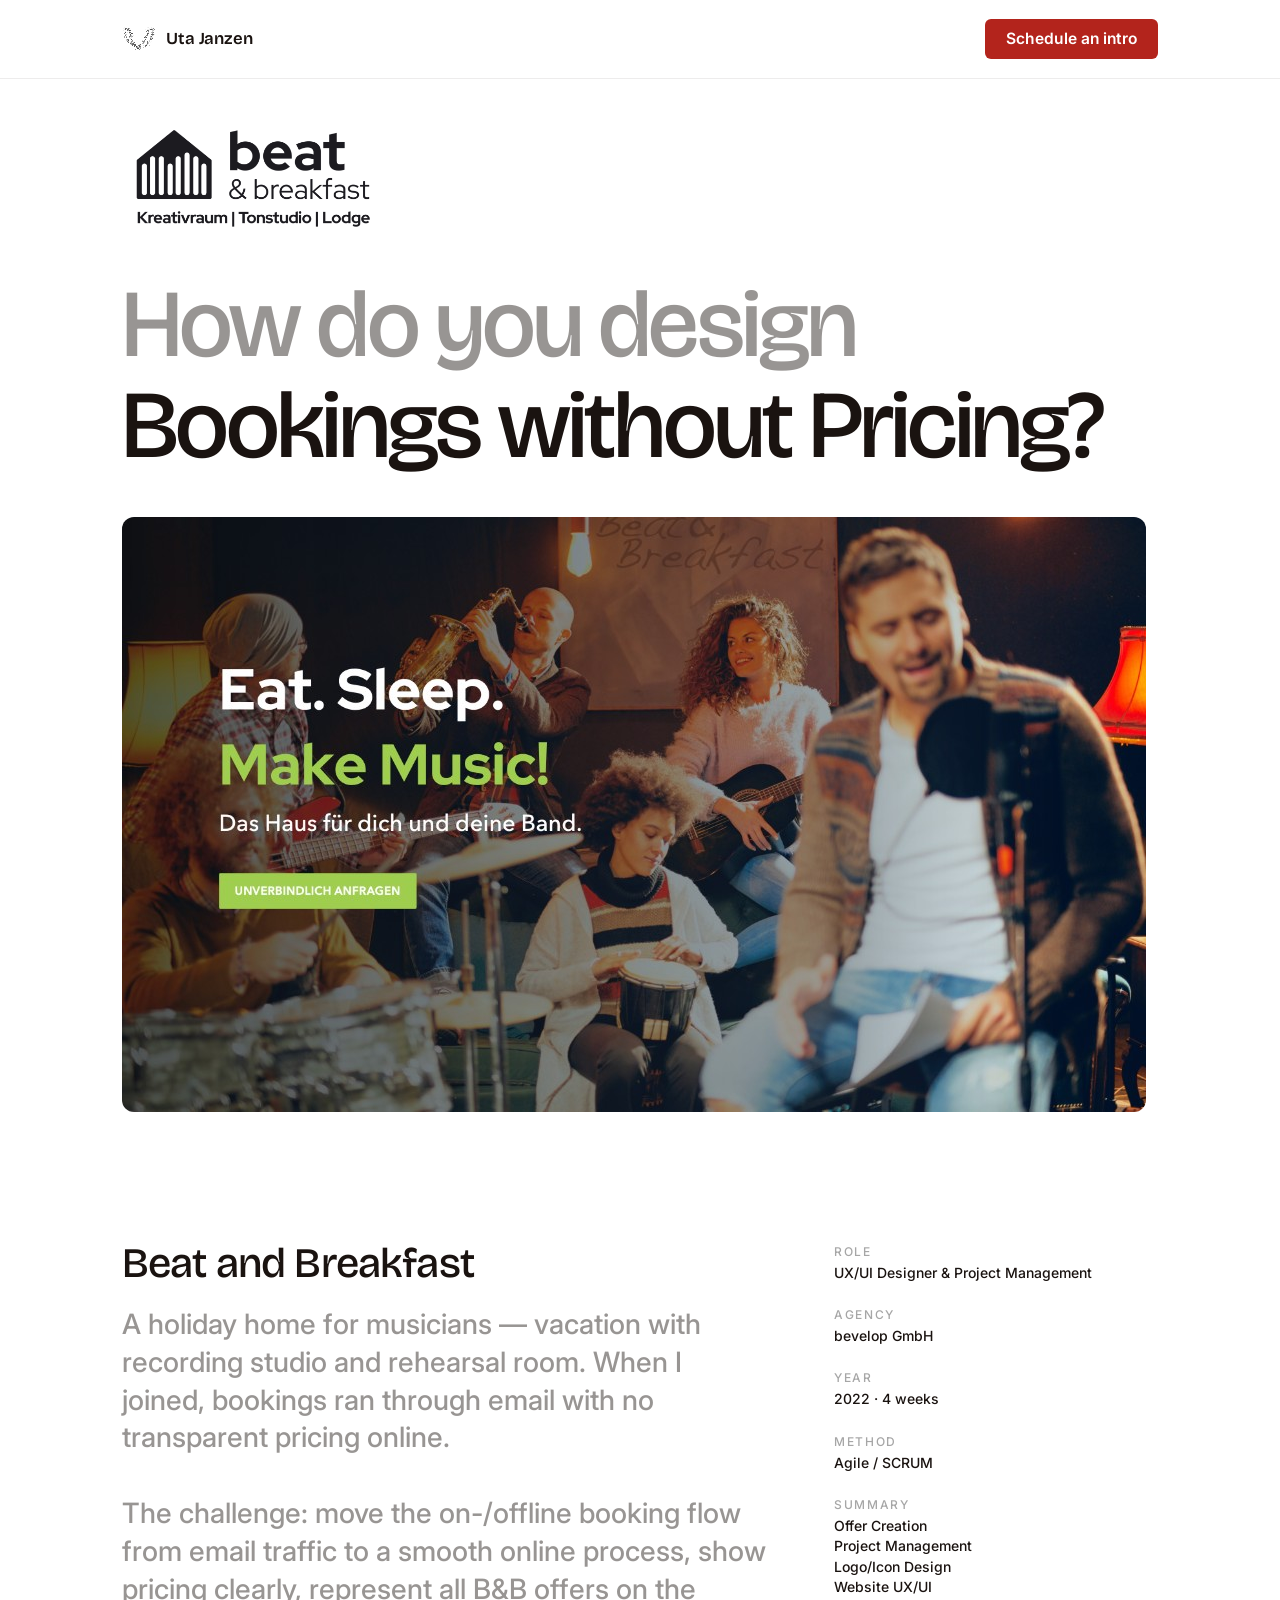
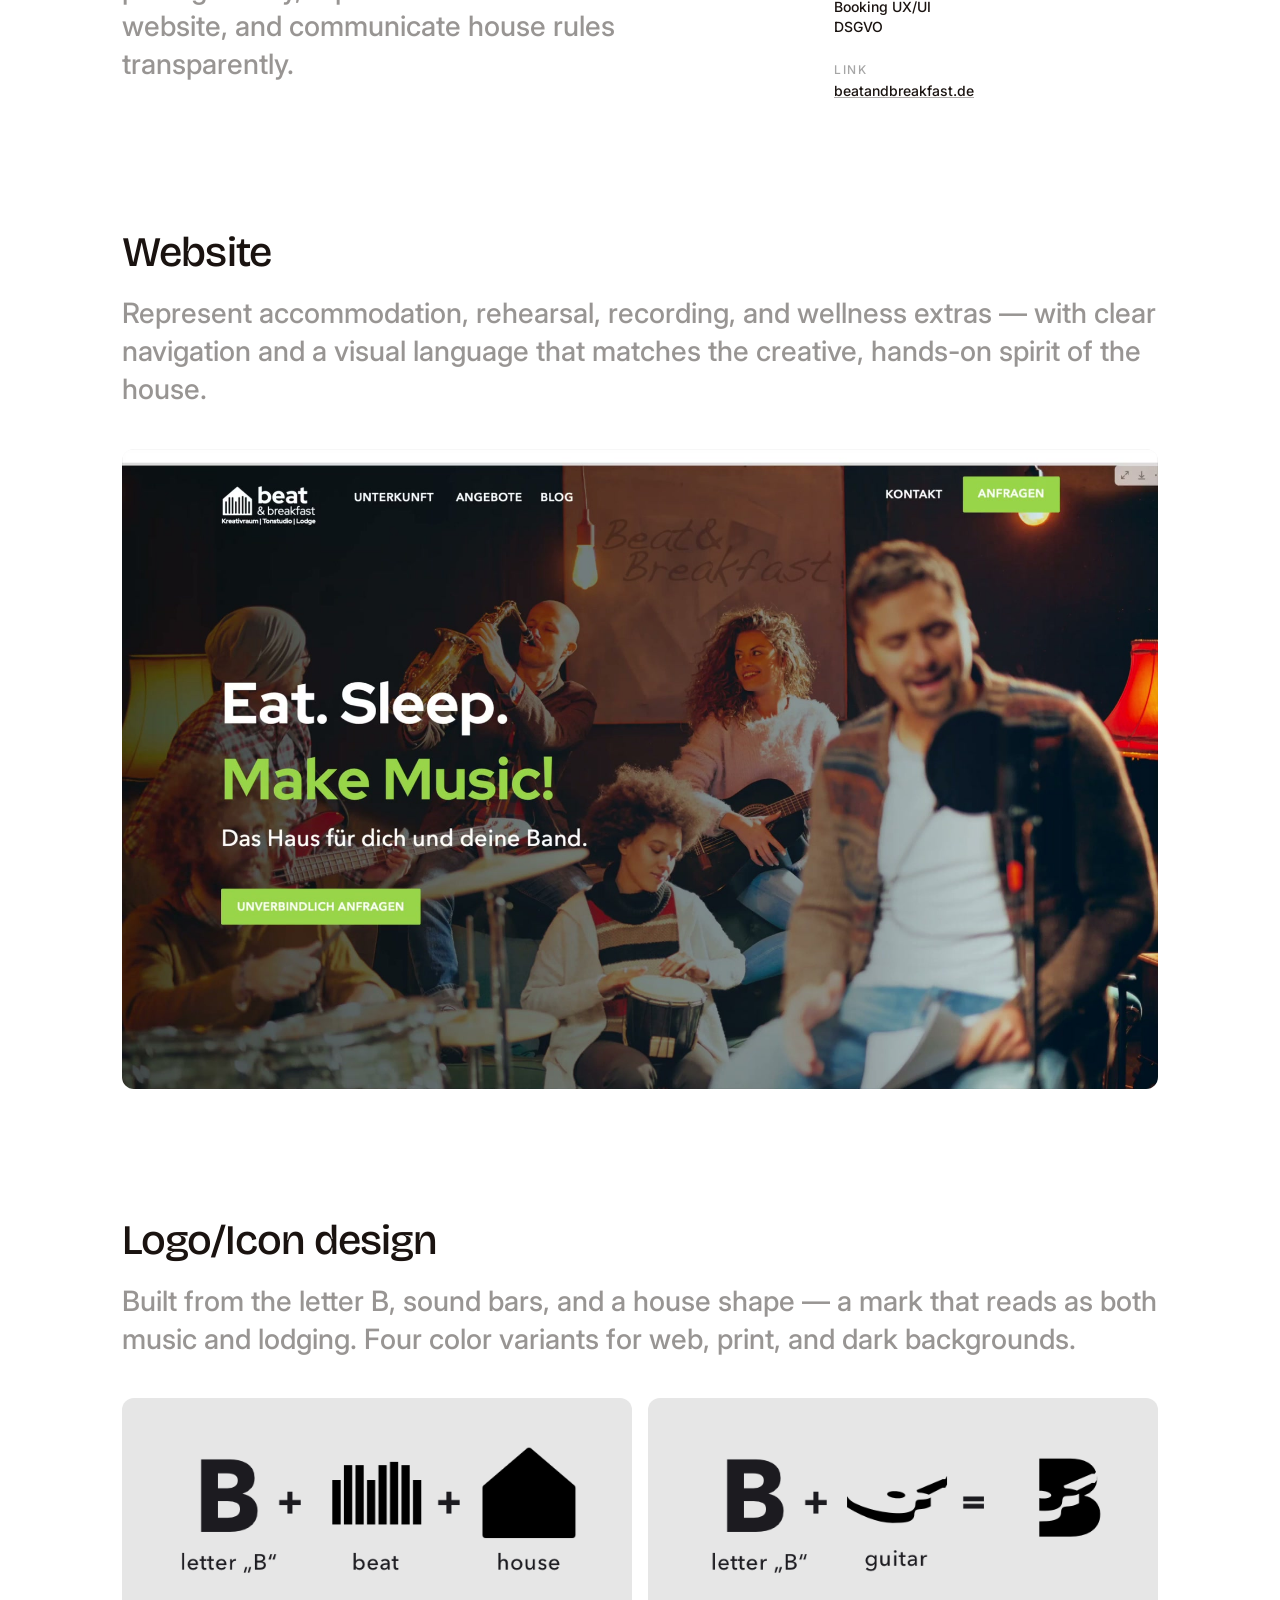
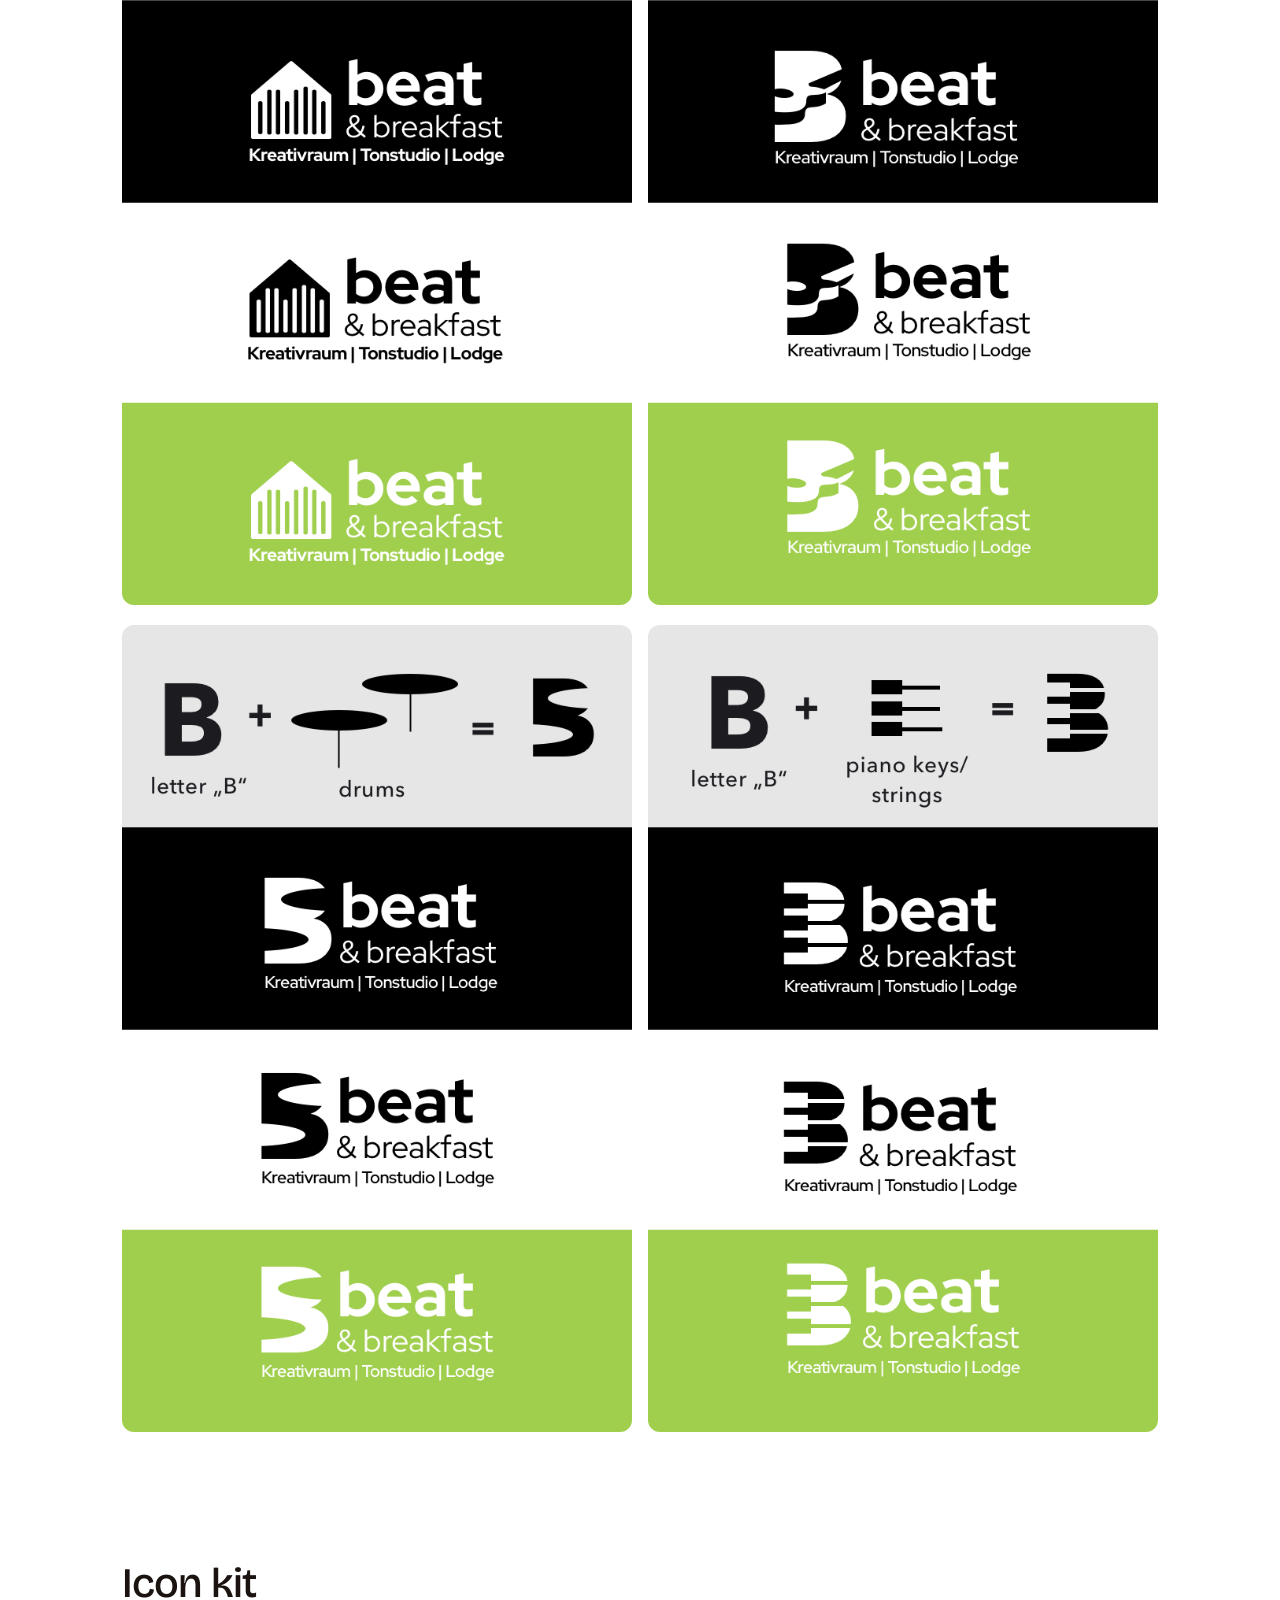
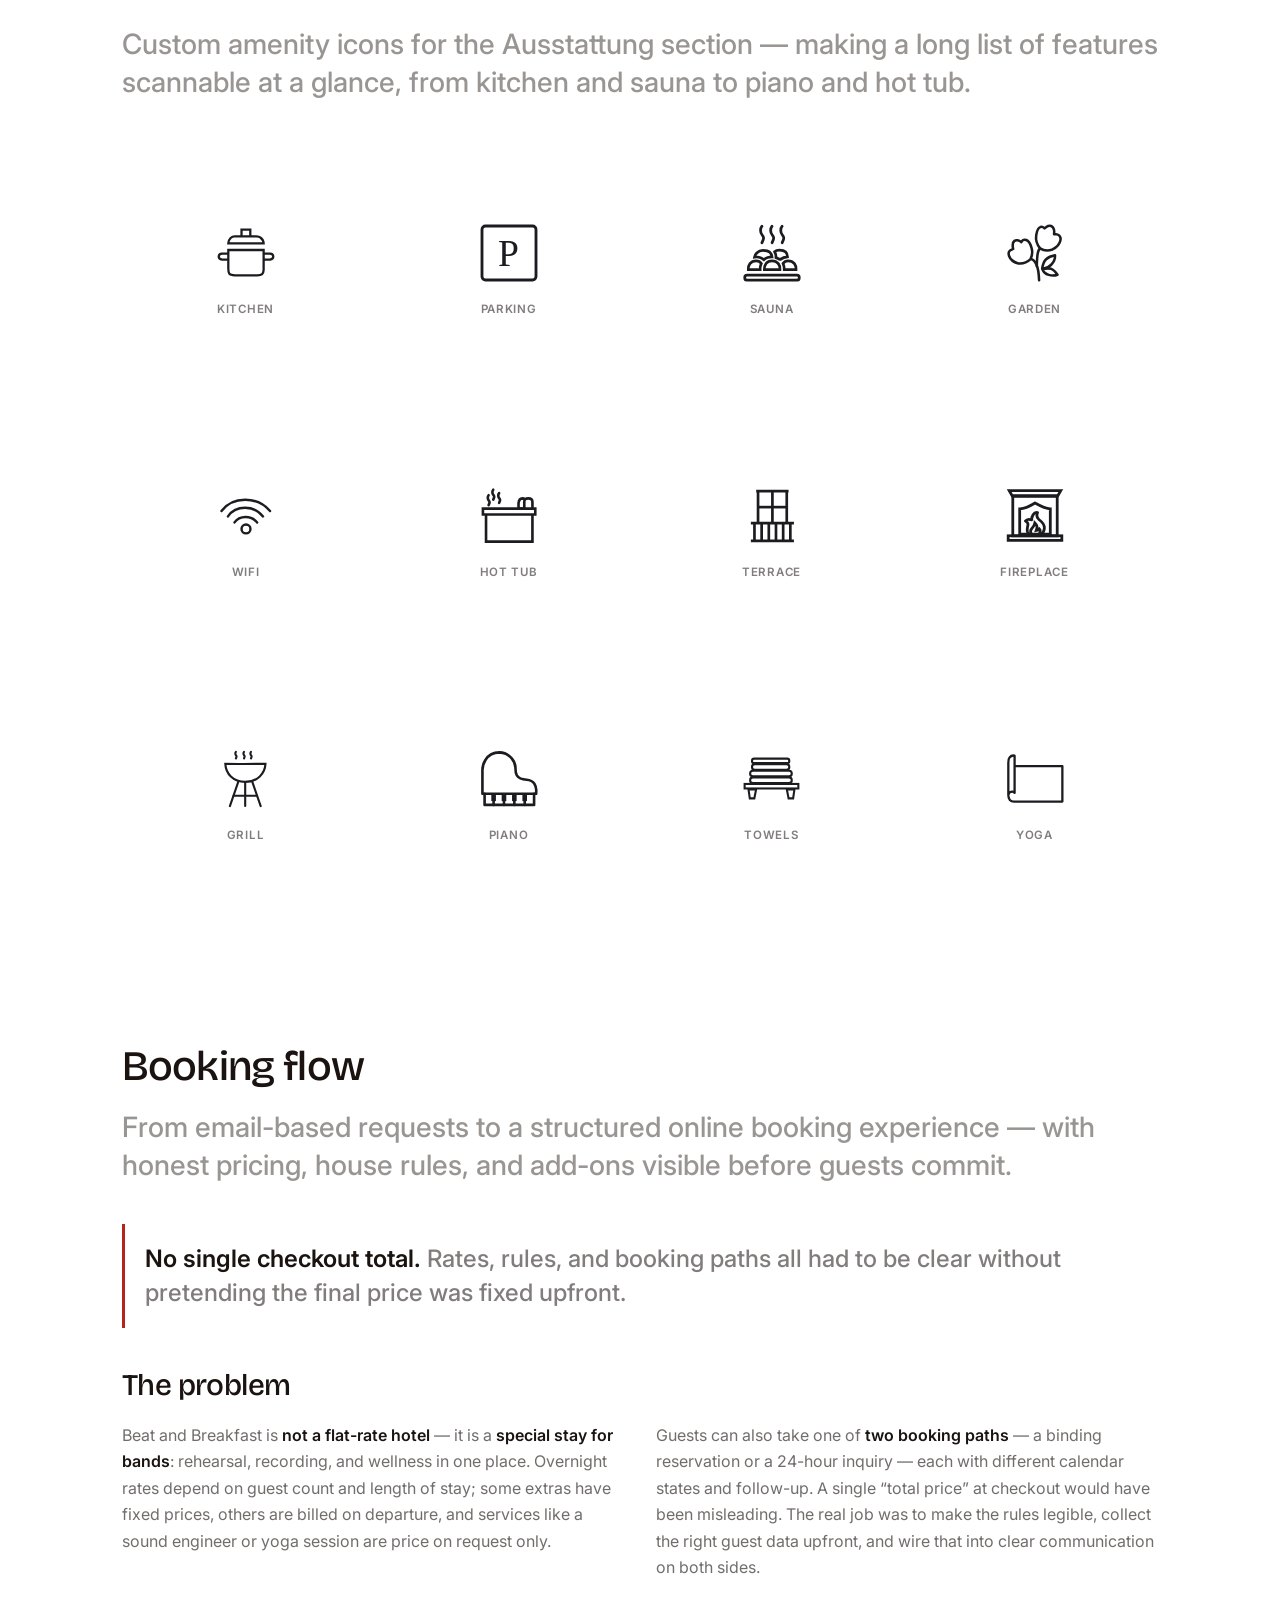
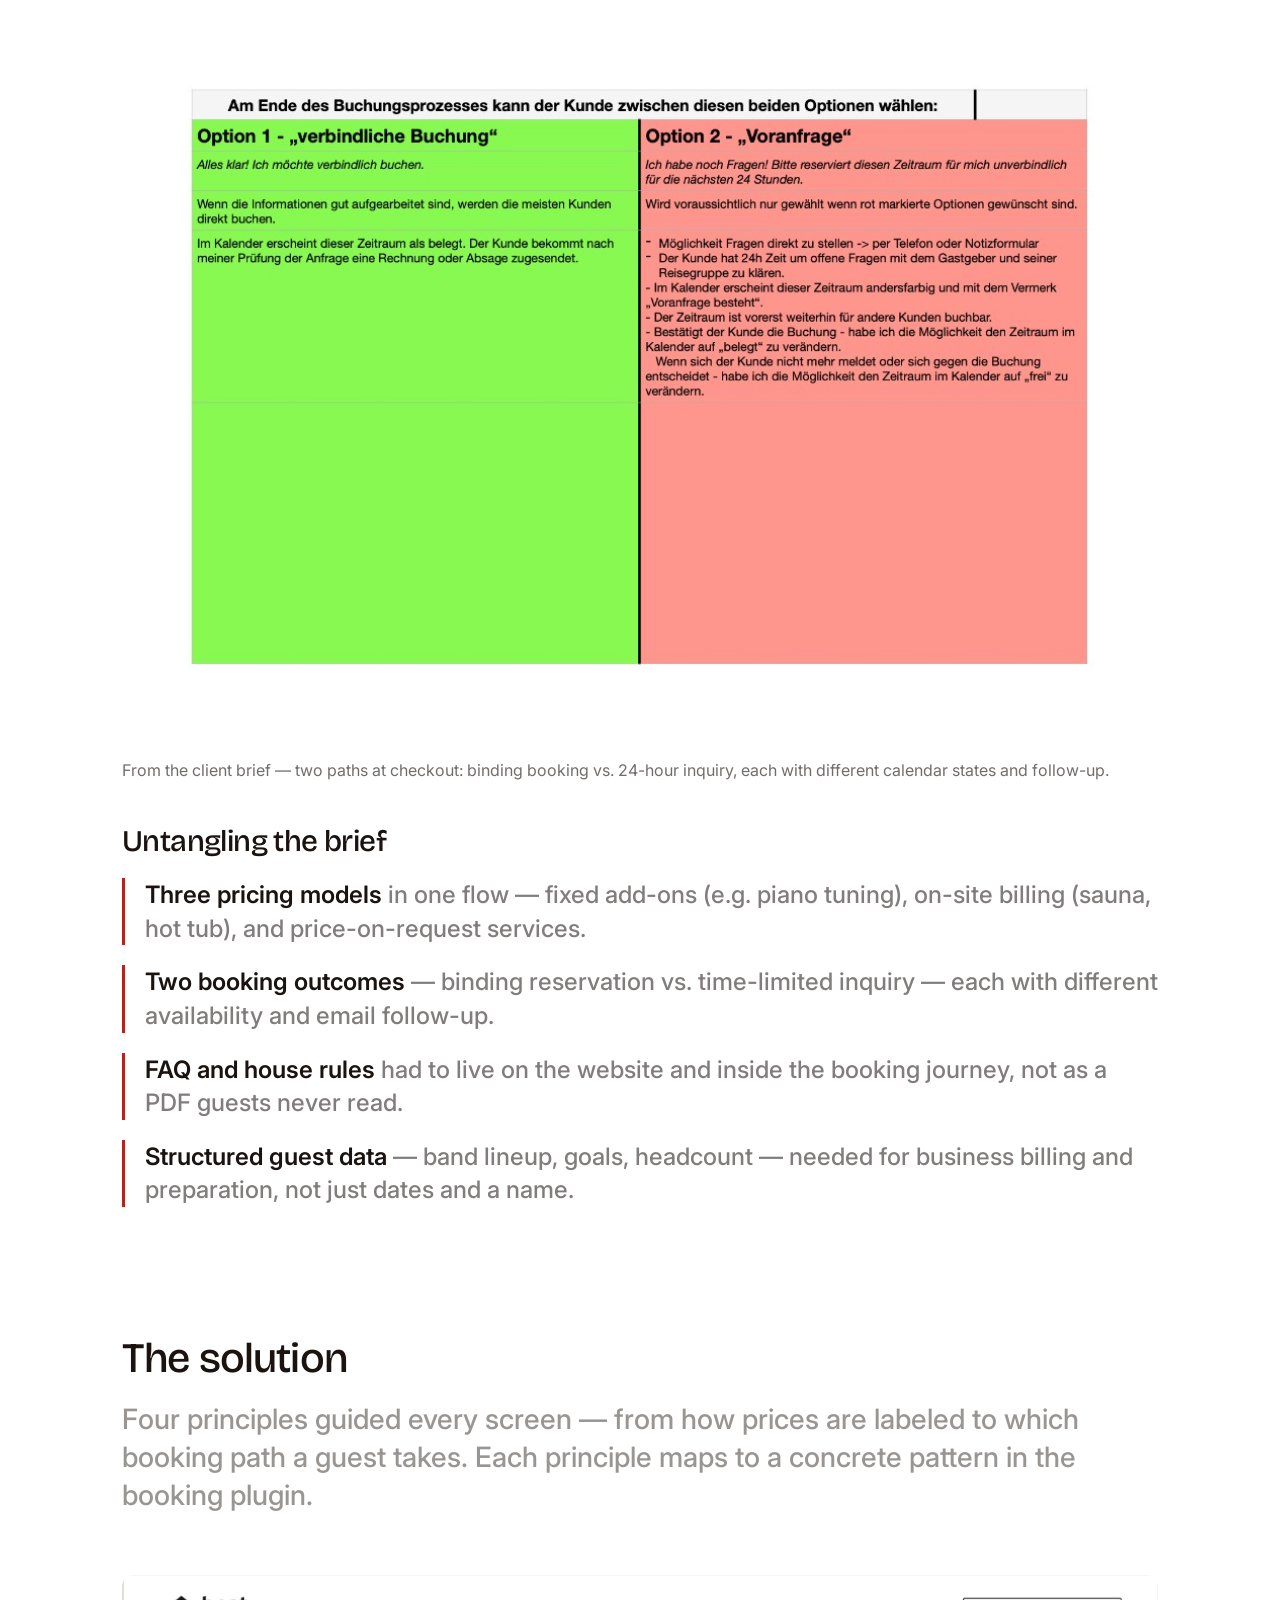
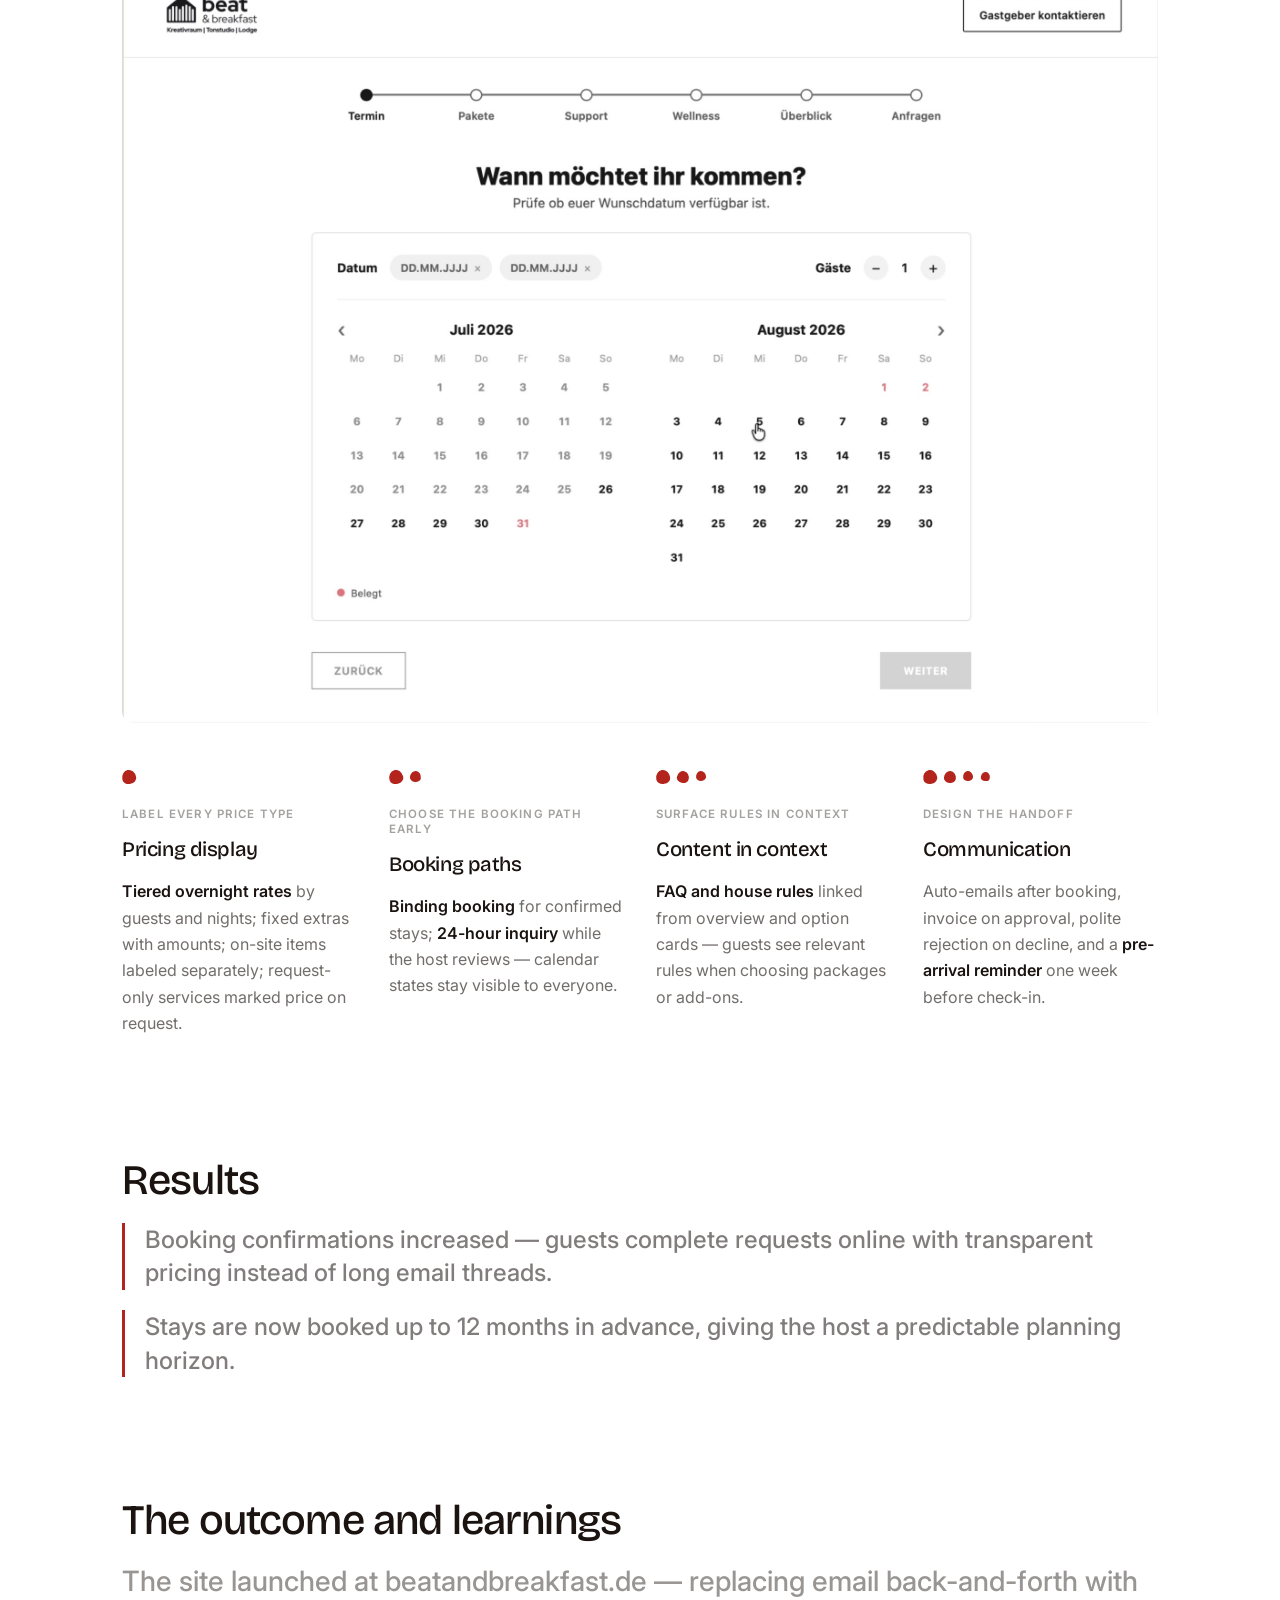
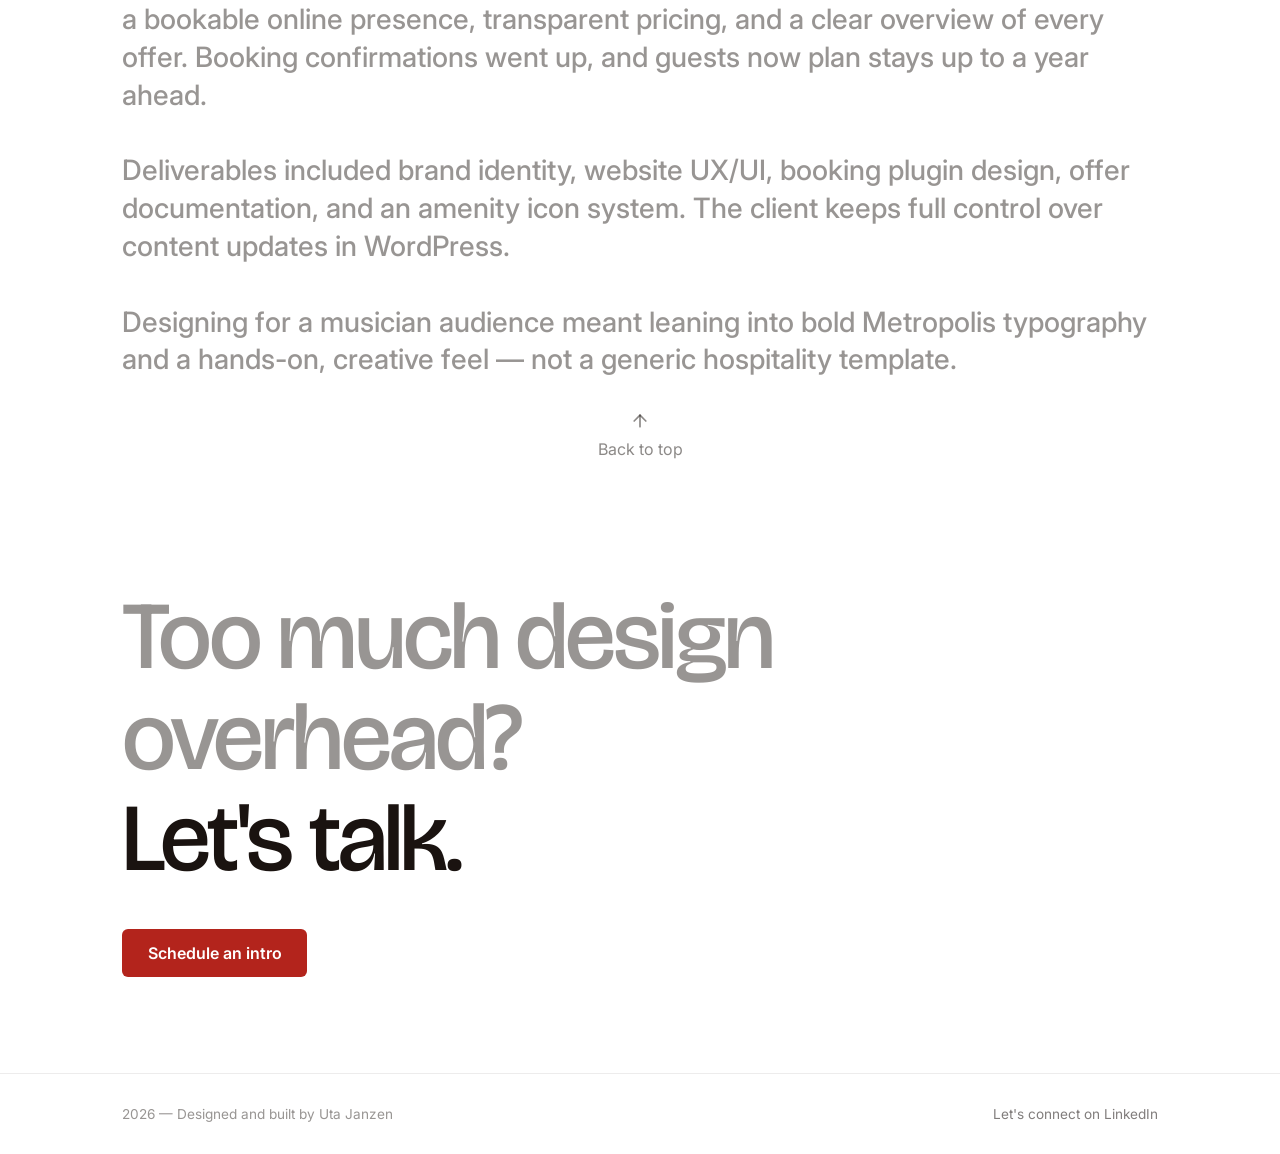
==== commit d924a82f: "Fix Samsung Internet forced dark mode on portfolio pages. Detect Samsung Browser night-mode transfor" ====
--- a/projects/beat-and-breakfast.html
+++ b/projects/beat-and-breakfast.html
@@ -2,12 +2,17 @@
 <html lang="en">
 <head>
 <meta charset="UTF-8">
+<meta name="color-scheme" content="light dark">
+<meta name="supported-color-schemes" content="light">
+<meta name="theme-color" content="#FFFFFF">
 <meta name="viewport" content="width=device-width, initial-scale=1.0">
+<script>if(/SamsungBrowser/i.test(navigator.userAgent))document.documentElement.classList.add('is-samsung-internet');</script>
+<style>:root{color-scheme:light dark}html,body{background-color:#fff!important;color:#1A1310!important}</style>
 <title>Beat and Breakfast — Uta Janzen</title>
 <link rel="preconnect" href="https://fonts.googleapis.com">
 <link rel="preconnect" href="https://fonts.gstatic.com" crossorigin>
 <link href="https://fonts.googleapis.com/css2?family=Bricolage+Grotesque:opsz,wght@12..96,400..800&family=Inter:wght@400;500&family=Roboto:wght@400;500;700&display=swap" rel="stylesheet">
-<link rel="stylesheet" href="../assets/css/styles.css?v=2">
+<link rel="stylesheet" href="../assets/css/styles.css?v=26">
 <link rel="stylesheet" href="../assets/css/case-study.css?v=26">
 </head>
 <body>
@@ -114,7 +119,7 @@
 
   <section class="case-media-block case-reveal">
     <div class="case-container">
-      <video class="case-media-video" src="../assets/videos/projects/beat-and-breakfast/website-bounce.mp4?v=hq" poster="../assets/videos/projects/beat-and-breakfast/website-bounce-poster.jpg?v=hq" autoplay muted loop playsinline preload="auto" aria-label="Beat and Breakfast website scroll demo"></video>
+      <video class="case-media-video" src="../assets/videos/projects/beat-and-breakfast/website-bounce.mp4?v=hq" poster="../assets/videos/projects/beat-and-breakfast/website-bounce-poster.jpg?v=hq" autoplay muted defaultMuted loop playsinline webkit-playsinline preload="auto" aria-label="Beat and Breakfast website scroll demo"></video>
     </div>
   </section>
 
@@ -203,7 +208,7 @@
       <p class="case-lead">Four principles guided every screen — from how prices are labeled to which booking path a guest takes. Each principle maps to a concrete pattern in the booking plugin.</p>
 
       <figure class="case-demo-video">
-        <video class="case-media-video case-media-video--demo" src="../assets/videos/projects/beat-and-breakfast/booking-flow-demo.mp4?v=hq3" poster="../assets/videos/projects/beat-and-breakfast/booking-flow-demo-poster.jpg?v=hq3" autoplay muted loop playsinline preload="auto" aria-label="Beat and Breakfast booking flow walkthrough"></video>
+        <video class="case-media-video case-media-video--demo" src="../assets/videos/projects/beat-and-breakfast/booking-flow-demo.mp4?v=hq3" poster="../assets/videos/projects/beat-and-breakfast/booking-flow-demo-poster.jpg?v=hq3" autoplay muted defaultMuted loop playsinline webkit-playsinline preload="auto" aria-label="Beat and Breakfast booking flow walkthrough"></video>
       </figure>
 
       <div class="solution-grid">
@@ -300,8 +305,9 @@
   </div>
 </footer>
 
+<script src="../assets/js/samsung-light-fix.js?v=1"></script>
 <script src="../assets/js/site-config.js"></script>
 <script src="../assets/js/booking-links.js"></script>
-<script src="../assets/js/case-study.js"></script>
+<script src="../assets/js/case-study.js?v=2"></script>
 </body>
 </html>
--- a/assets/css/styles.css
+++ b/assets/css/styles.css
@@ -1,4 +1,5 @@
 :root {
+    color-scheme: light dark;
     --bg: #fff;
     --ink: #1A1310;
     --red: #B3241C;
@@ -8,12 +9,53 @@
     --content-pad: 2rem;
   }
   * { box-sizing: border-box; margin: 0; padding: 0; }
-  html { scroll-behavior: smooth; background: #fff; }
+  html {
+    scroll-behavior: smooth;
+    background-color: #fff;
+  }
   body {
-    background: #fff;
+    background-color: #fff;
     color: var(--ink);
     font-family: 'Inter', sans-serif;
     overflow-x: hidden;
+  }
+
+  /* Explicit light palette when OS/browser prefers dark (Samsung Internet reads this) */
+  @media (prefers-color-scheme: dark) {
+    :root {
+      color-scheme: light dark;
+      --bg: #fff;
+      --ink: #1A1310;
+    }
+
+    html,
+    body,
+    nav,
+    .next-section,
+    .offers,
+    .work-section,
+    .about-section,
+    .connect-section,
+    .footer-cta {
+      background-color: #fff !important;
+      color: #1A1310 !important;
+    }
+
+    nav {
+      border-bottom-color: rgba(26, 19, 16, 0.08) !important;
+    }
+
+    .hero-headline,
+    .offer-text h3,
+    .work-project-title,
+    .about-text p strong,
+    .role-row .role-title,
+    .skills-col h4,
+    .connect-links a,
+    .connect-cta-title,
+    .footer-cta-title {
+      color: inherit;
+    }
   }
 
   .site-container {
@@ -780,3 +822,21 @@
   @media (prefers-reduced-motion: reduce) {
     .illu { transition: none !important; }
   }
+
+  /* Samsung Internet force-dark applies a proprietary color transform.
+     When detected, counter-invert the page and re-invert media assets. */
+  html.is-samsung-internet.samsung-night-correction {
+    filter: invert(1) hue-rotate(180deg);
+    -webkit-filter: invert(1) hue-rotate(180deg);
+    background-color: #000 !important;
+  }
+
+  html.is-samsung-internet.samsung-night-correction img,
+  html.is-samsung-internet.samsung-night-correction video,
+  html.is-samsung-internet.samsung-night-correction picture,
+  html.is-samsung-internet.samsung-night-correction svg,
+  html.is-samsung-internet.samsung-night-correction iframe,
+  html.is-samsung-internet.samsung-night-correction canvas {
+    filter: invert(1) hue-rotate(180deg);
+    -webkit-filter: invert(1) hue-rotate(180deg);
+  }
--- a/assets/css/case-study.css
+++ b/assets/css/case-study.css
@@ -1,3 +1,16 @@
+@media (prefers-color-scheme: dark) {
+  body:has(.case-study),
+  body:has(.case-study) .case-nav,
+  body:has(.case-study) .footer-cta,
+  body:has(.case-study) .case-footer,
+  .case-study,
+  .case-media-block,
+  .case-text-block {
+    background-color: #fff !important;
+    color: #1A1310 !important;
+  }
+}
+
 .case-study {
   padding-top: 5.2rem;
   --space-section: 8rem;
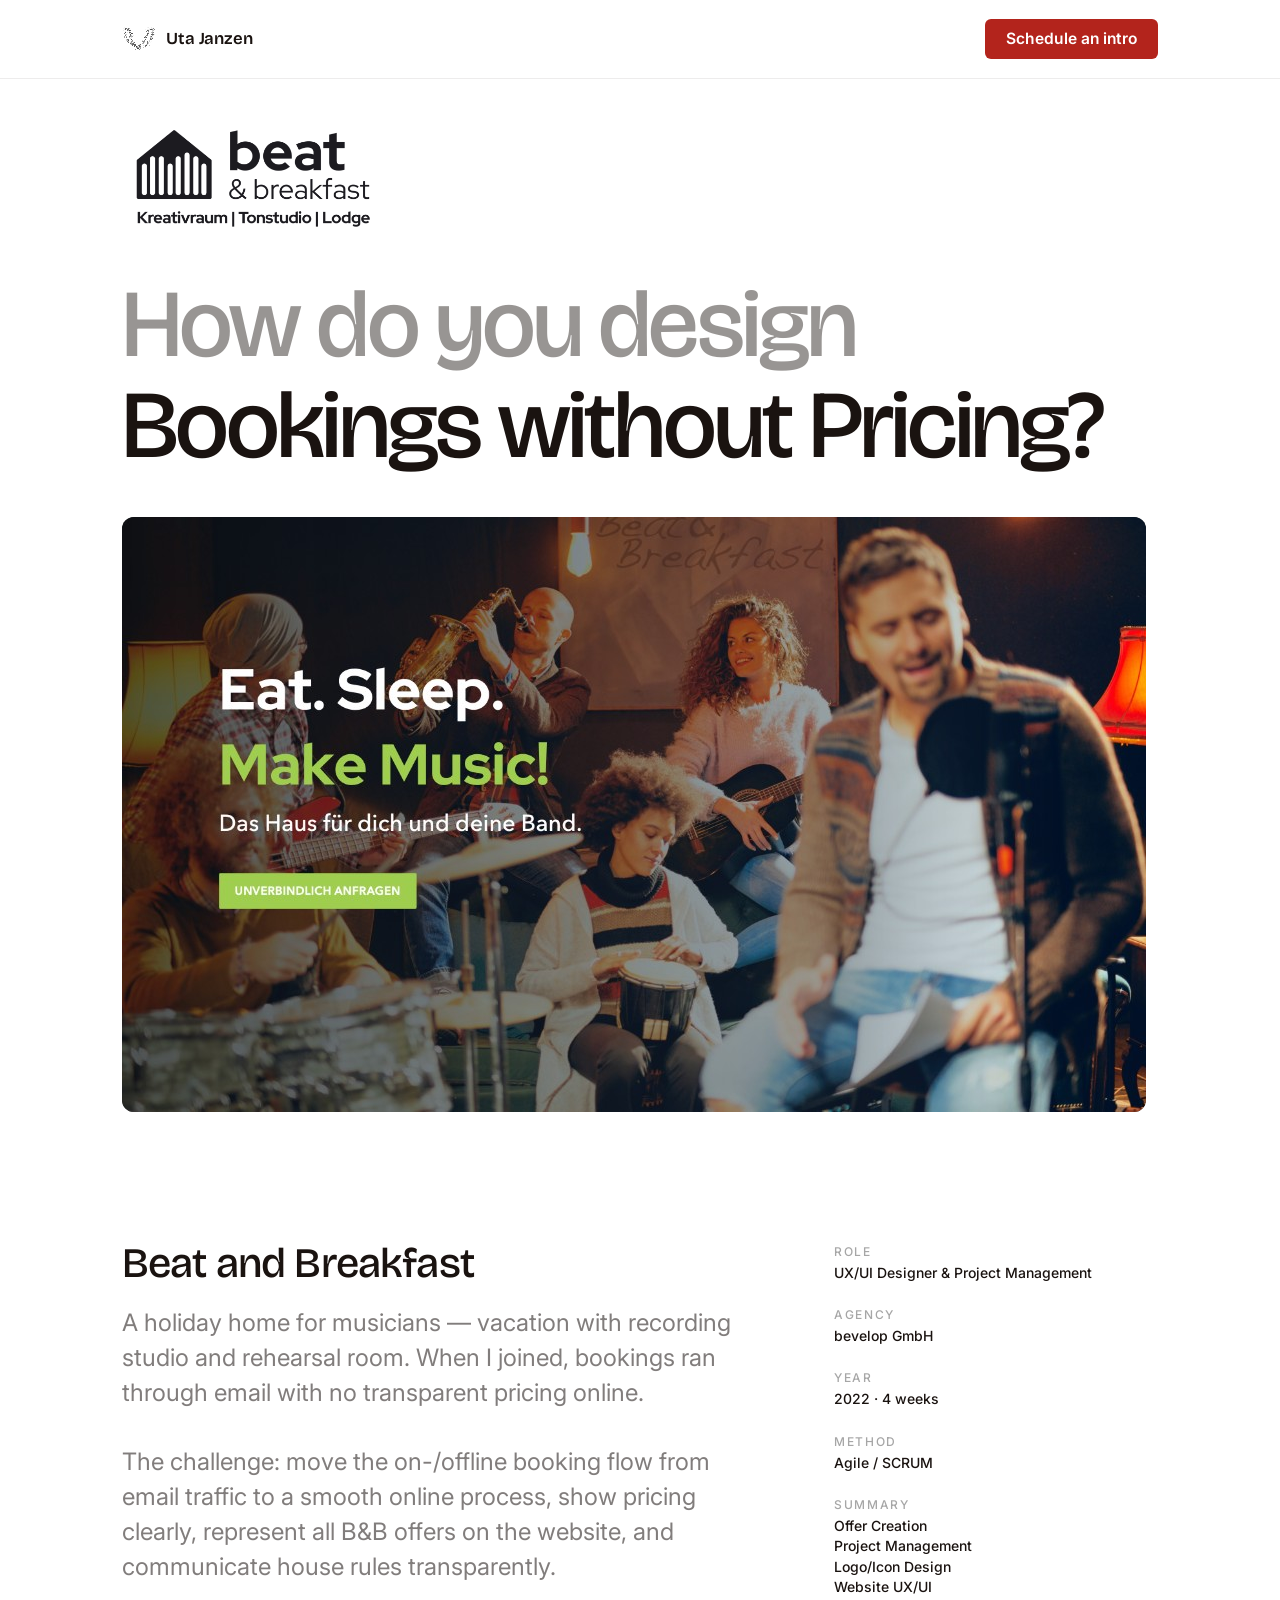
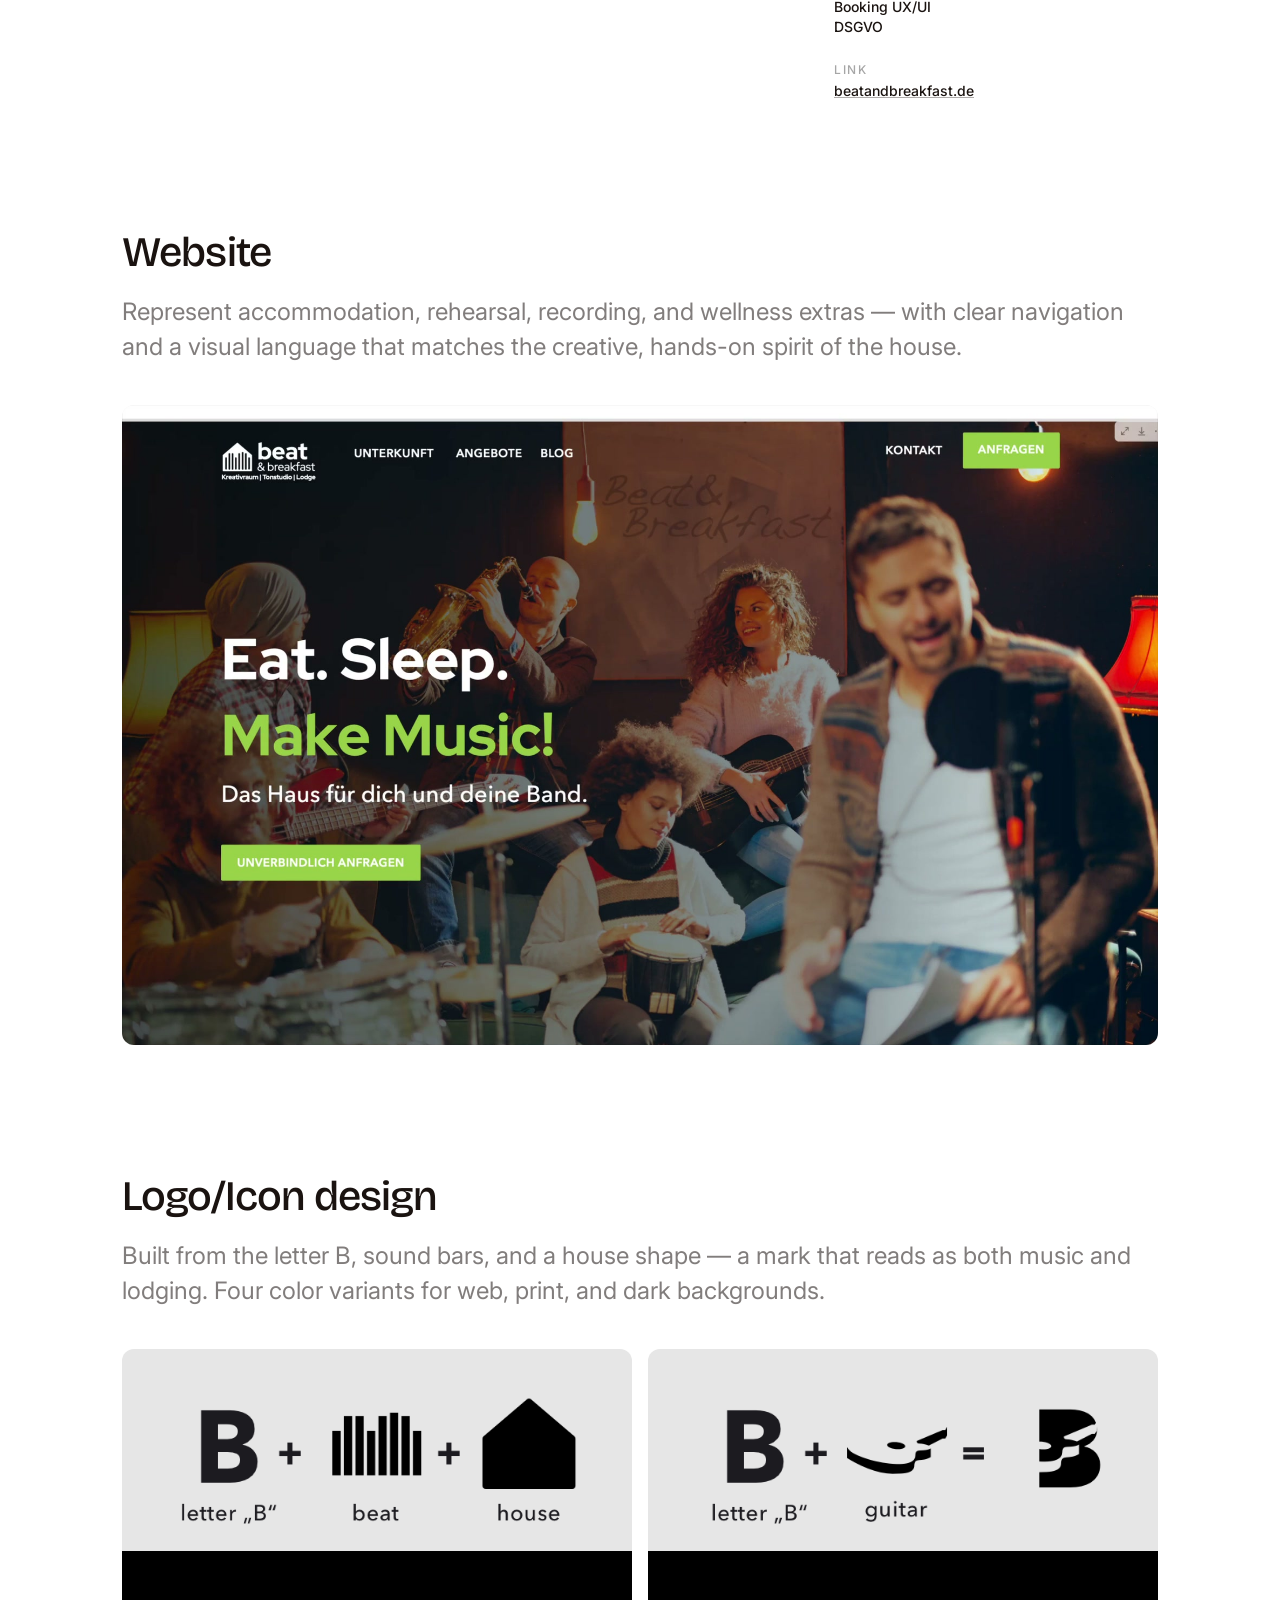
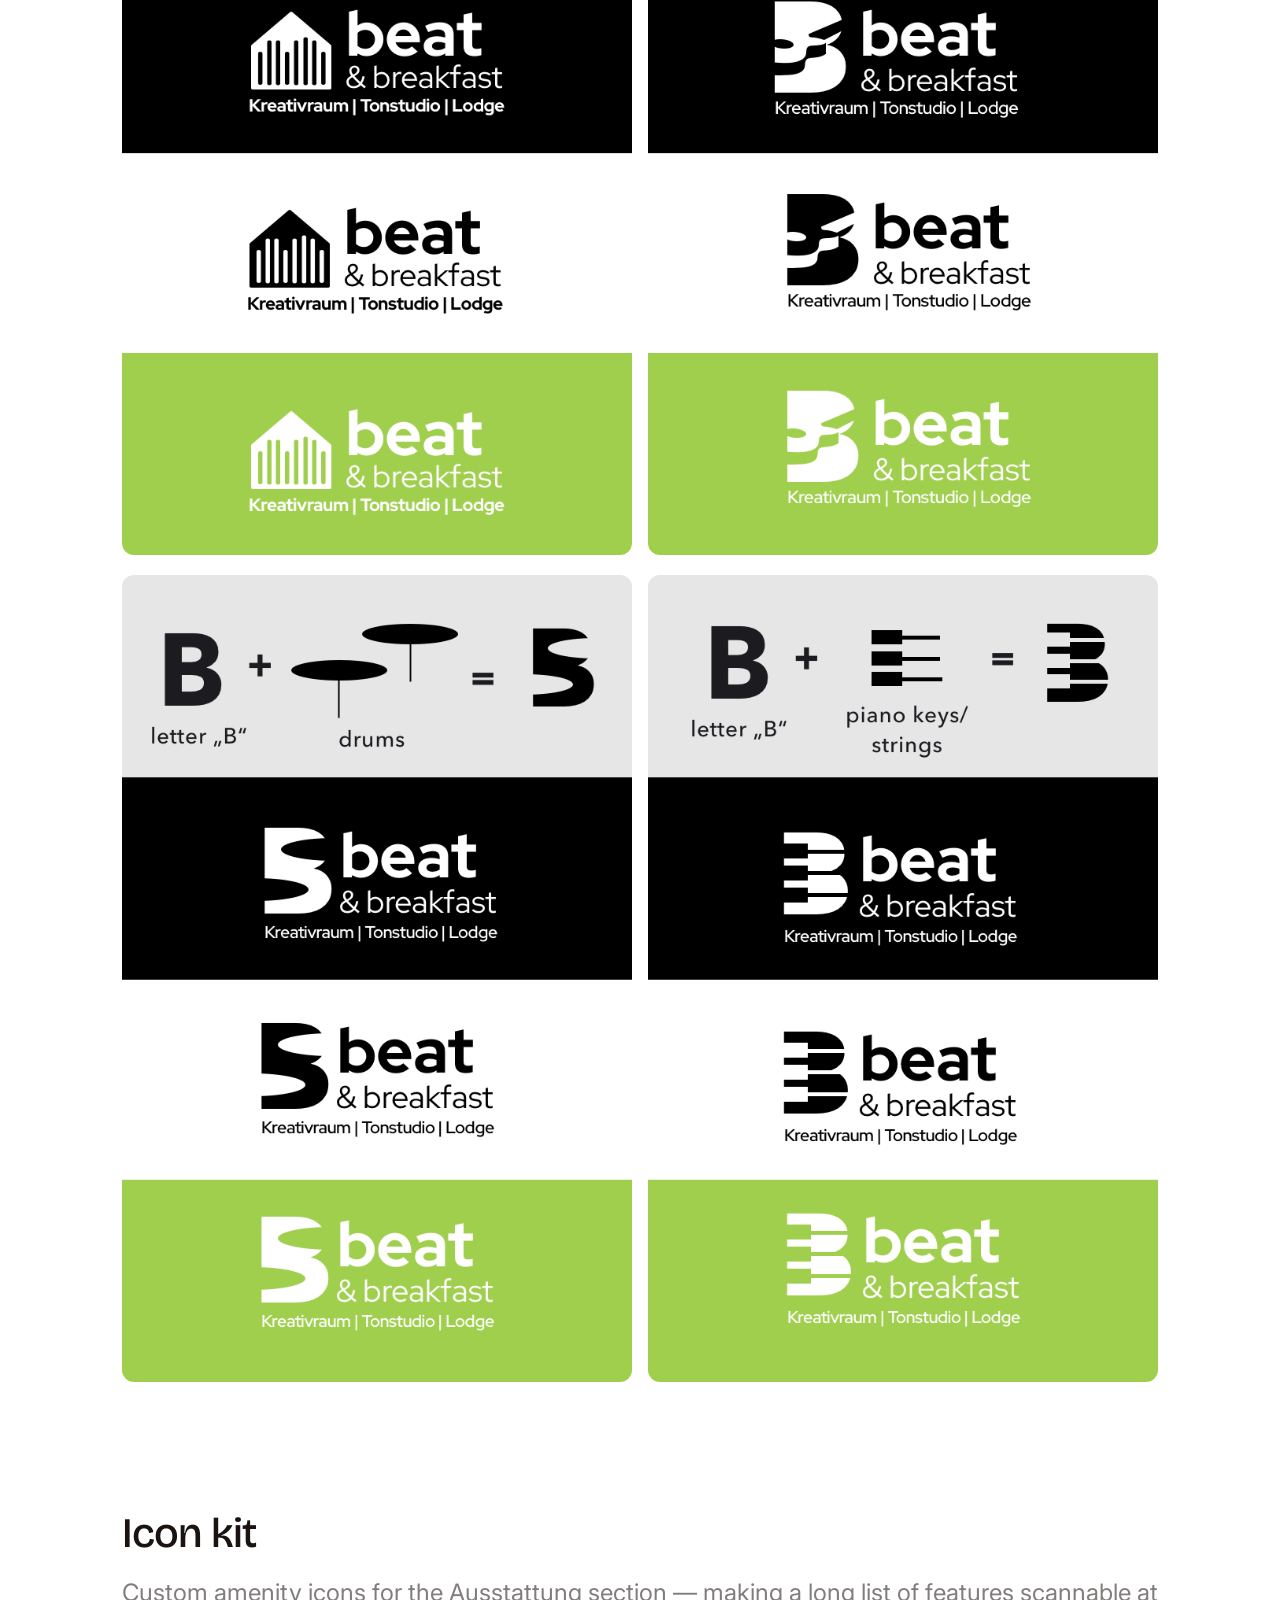
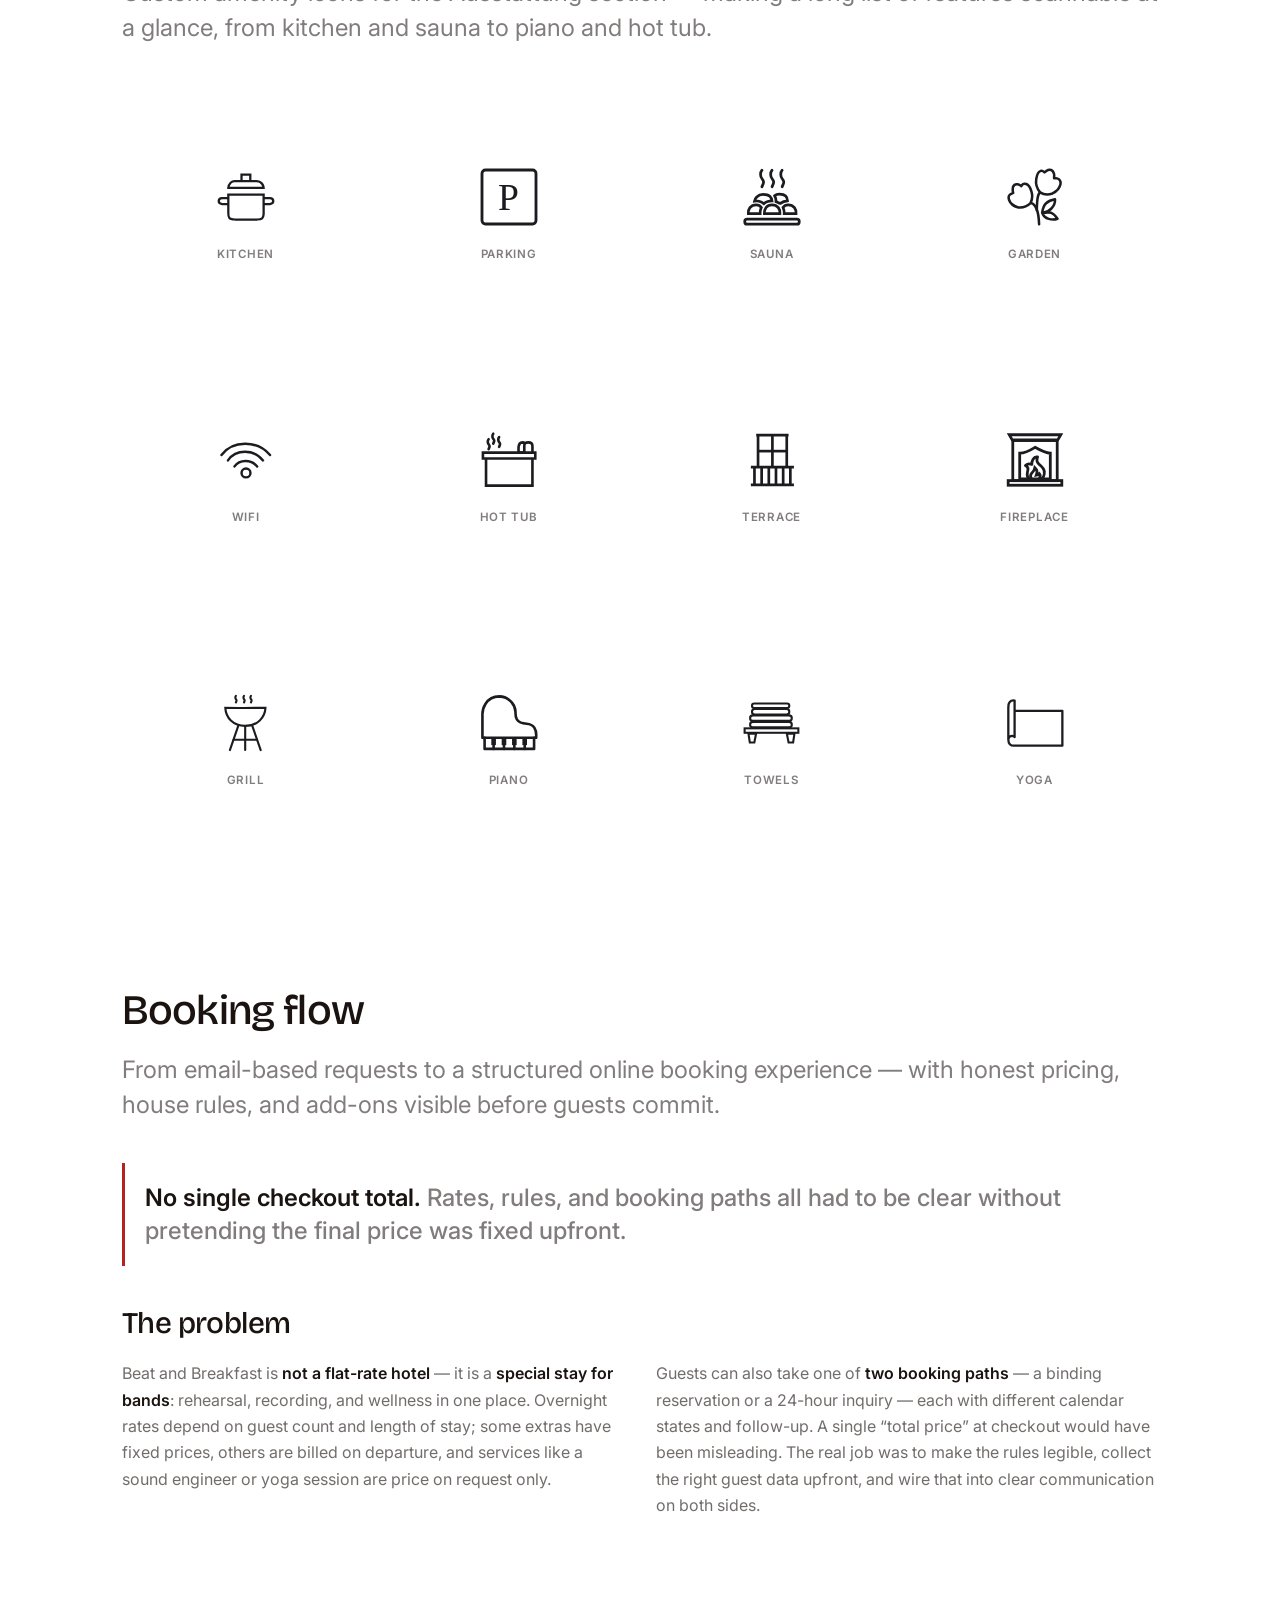
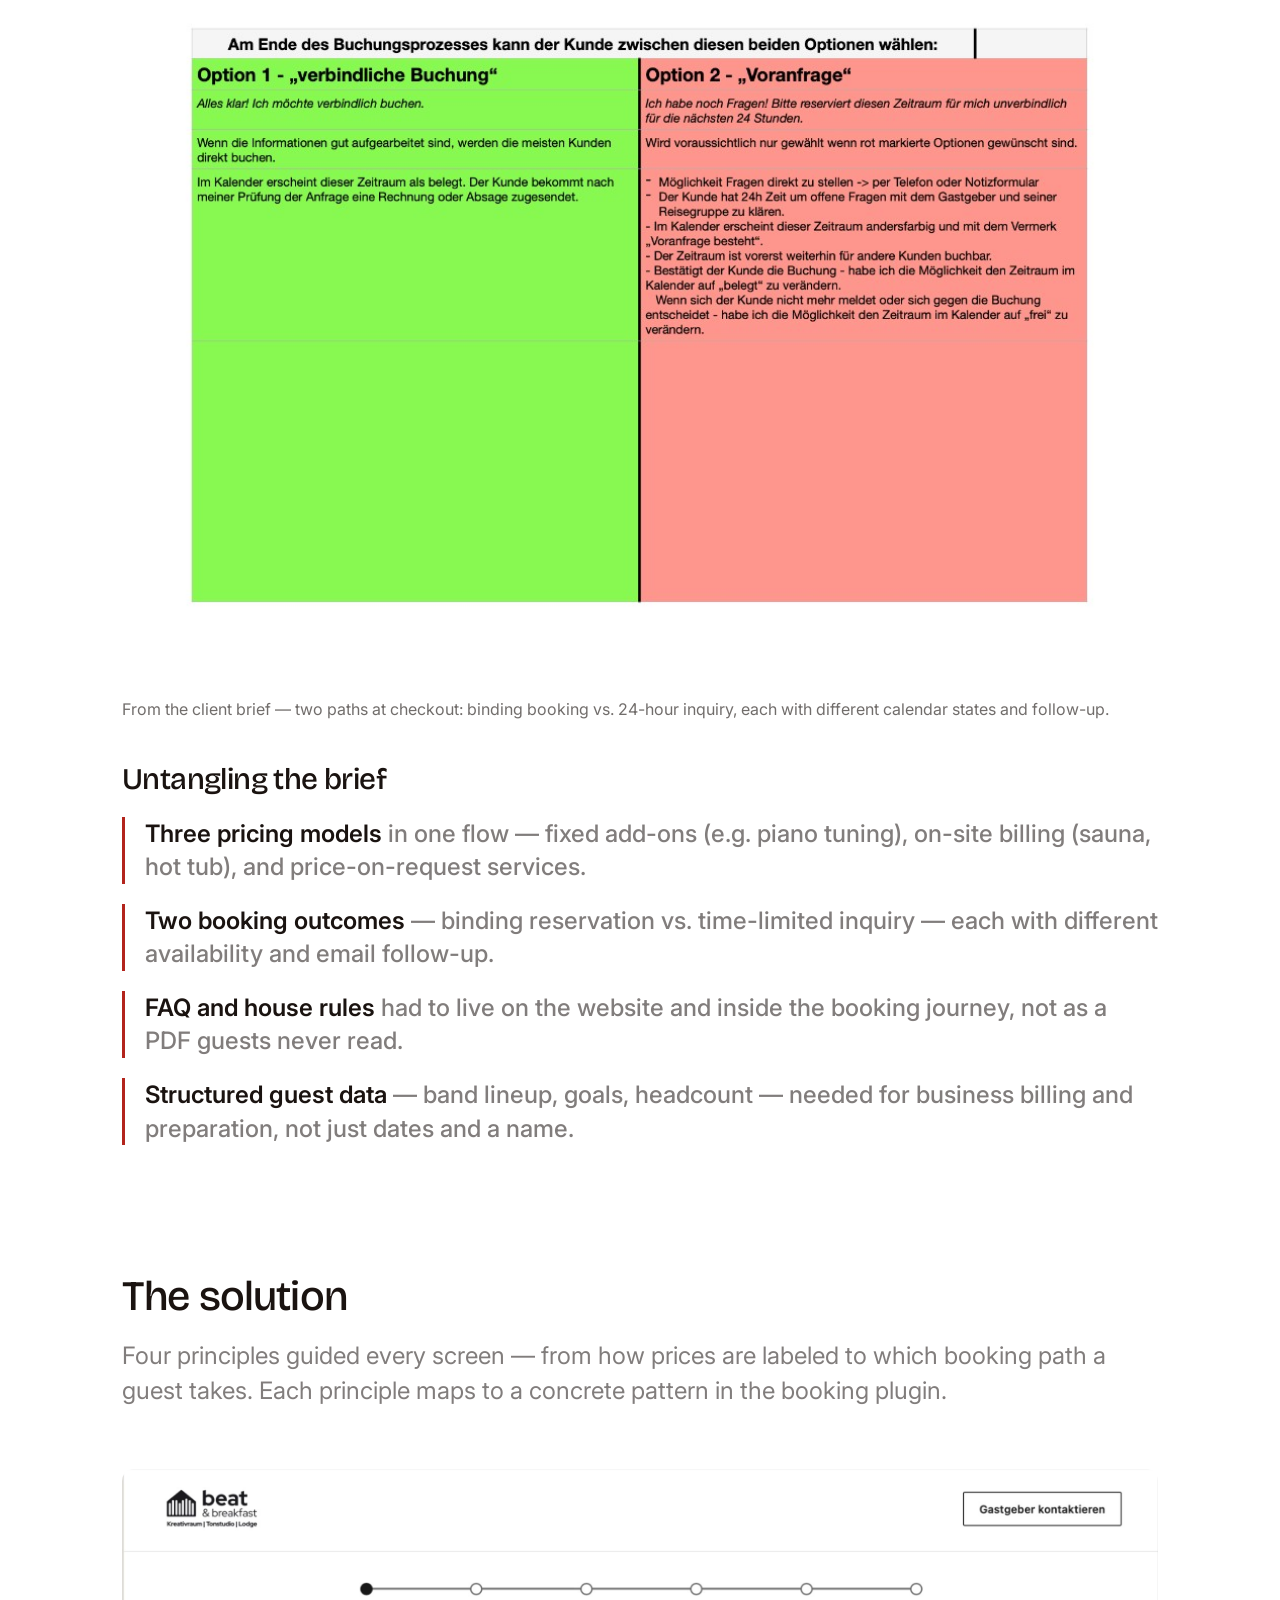
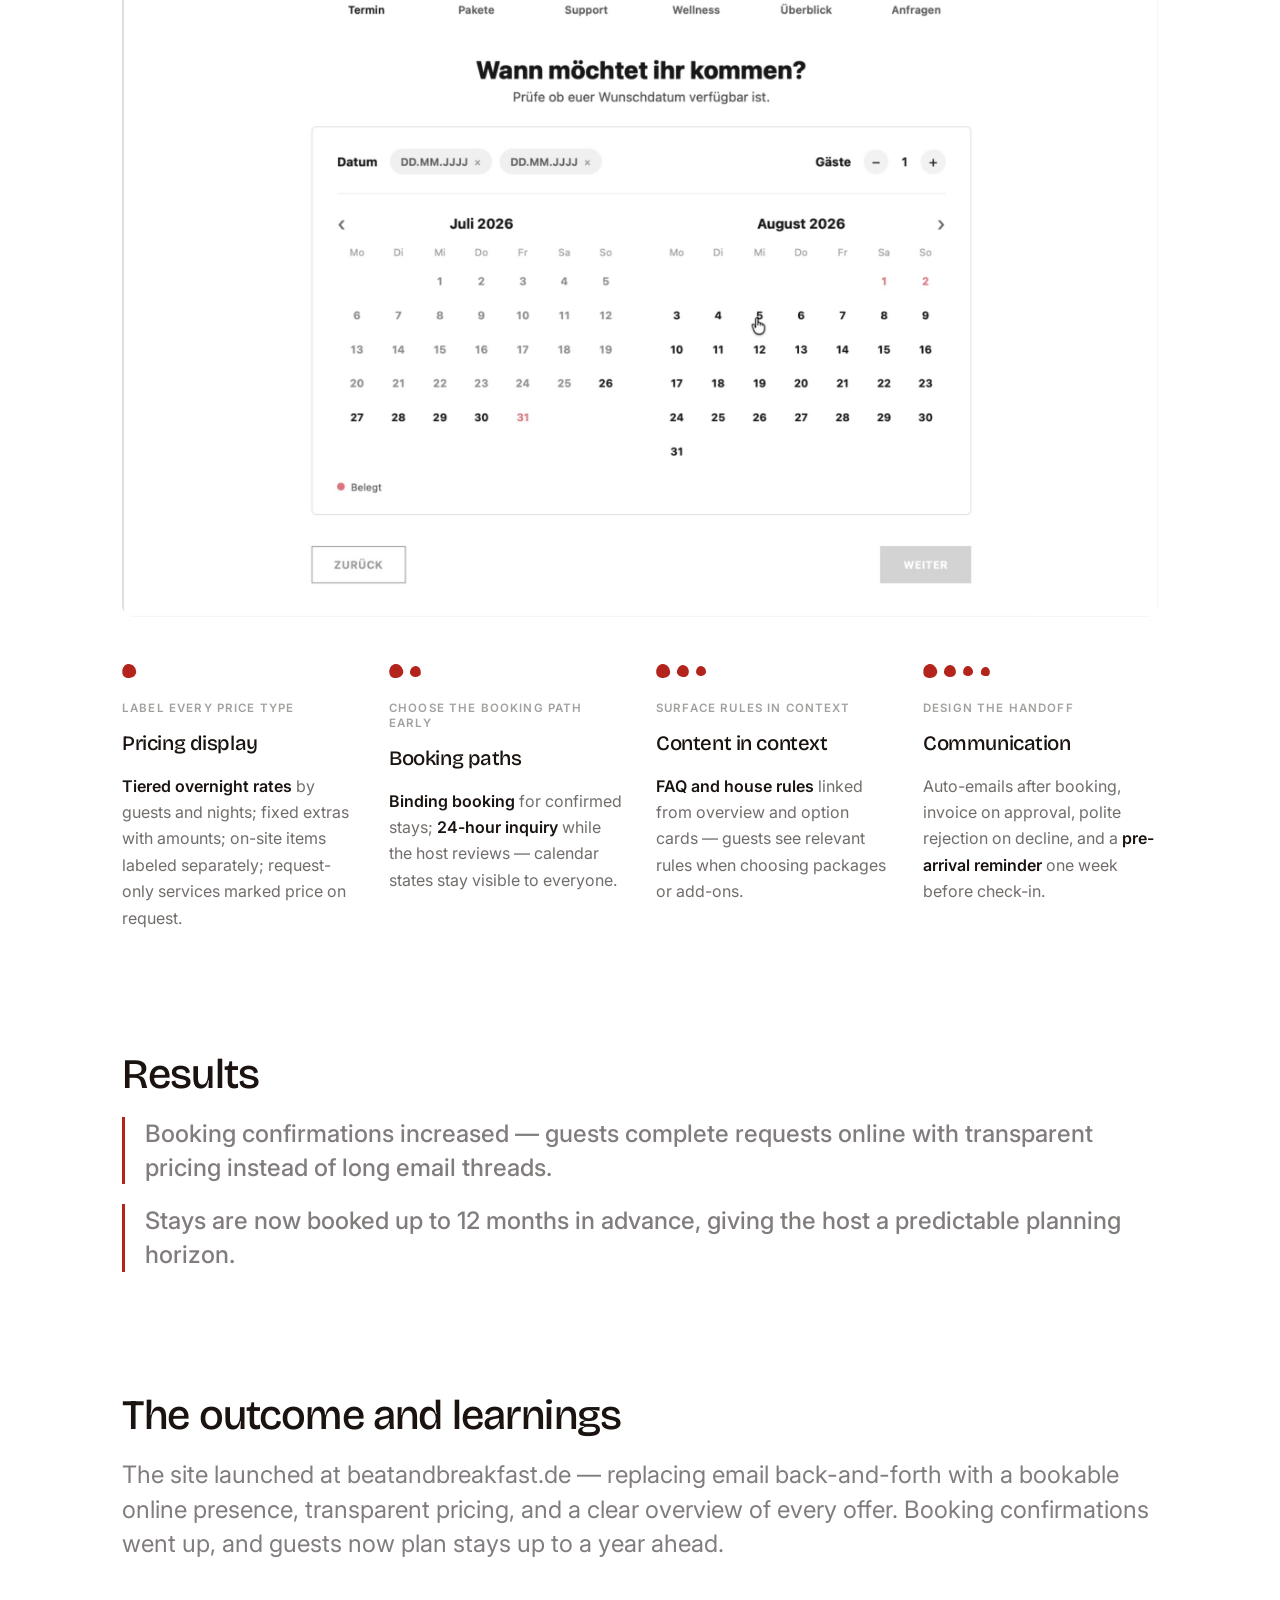
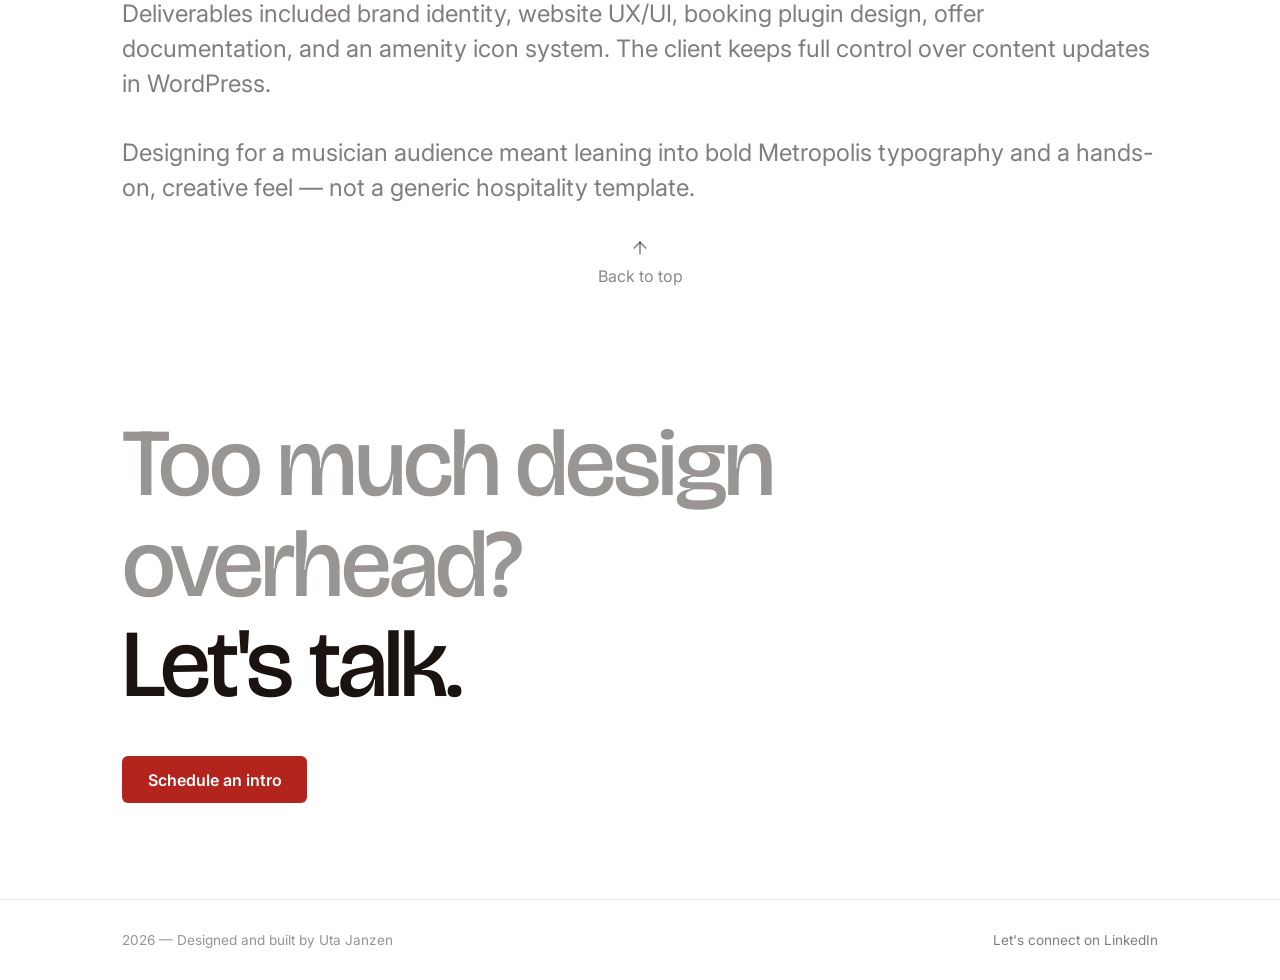
==== commit d05928a5: "Add Prisma design system case study and publish homepage updates. Ship the full design system projec" ====
--- a/projects/beat-and-breakfast.html
+++ b/projects/beat-and-breakfast.html
@@ -13,7 +13,7 @@
 <link rel="preconnect" href="https://fonts.gstatic.com" crossorigin>
 <link href="https://fonts.googleapis.com/css2?family=Bricolage+Grotesque:opsz,wght@12..96,400..800&family=Inter:wght@400;500&family=Roboto:wght@400;500;700&display=swap" rel="stylesheet">
 <link rel="stylesheet" href="../assets/css/styles.css?v=26">
-<link rel="stylesheet" href="../assets/css/case-study.css?v=26">
+<link rel="stylesheet" href="../assets/css/case-study.css?v=34">
 </head>
 <body>
 
--- a/assets/css/styles.css
+++ b/assets/css/styles.css
@@ -410,6 +410,30 @@
     color: rgba(26, 19, 16, 0.45);
   }
 
+  .work-project-status:not(:has(a)) {
+    display: inline-block;
+    margin-top: 0.35rem;
+    margin-bottom: 0.75rem;
+    padding: 0.35rem 0.65rem;
+    border-radius: 6px;
+    background: var(--ink);
+    color: #fff;
+    font-family: 'Inter', sans-serif;
+    font-size: 0.8125rem;
+    font-weight: 600;
+    letter-spacing: 0.06em;
+    line-height: 1;
+    text-transform: uppercase;
+  }
+
+  .work-project--soon:not(.work-project--thesis) .work-project-meta {
+    margin-bottom: 0.5rem;
+  }
+
+  .work-project--soon:not(.work-project--thesis) .work-project-title {
+    margin-bottom: 0.65rem;
+  }
+
   .work-project-status-sep {
     margin: 0 0.35em;
   }
@@ -485,6 +509,7 @@
   }
 
   .work-project-media {
+    aspect-ratio: 1024 / 595;
     overflow: hidden;
     border-radius: 12px;
     isolation: isolate;
@@ -498,6 +523,7 @@
 
   .work-project-media a {
     display: block;
+    height: 100%;
     text-decoration: none;
     overflow: hidden;
     border-radius: 12px;
@@ -506,20 +532,27 @@
   .work-project-media img {
     display: block;
     width: 100%;
-    height: auto;
+    height: 100%;
     border-radius: 12px;
+    object-fit: cover;
+    object-position: top center;
     vertical-align: top;
   }
 
   .work-project-media--placeholder {
-    aspect-ratio: 16 / 10;
-    background: repeating-linear-gradient(
+    display: block;
+    width: 100%;
+    height: 100%;
+    min-height: 0;
+    background-color: #f6f2ec;
+    background-image: repeating-linear-gradient(
       135deg,
-      rgba(26, 19, 16, 0.05),
-      rgba(26, 19, 16, 0.05) 10px,
-      rgba(26, 19, 16, 0.025) 10px,
-      rgba(26, 19, 16, 0.025) 20px
+      rgba(26, 19, 16, 0.07) 0,
+      rgba(26, 19, 16, 0.07) 10px,
+      rgba(26, 19, 16, 0.035) 10px,
+      rgba(26, 19, 16, 0.035) 20px
     );
+    border: none;
     border-radius: 12px;
   }
 
@@ -627,6 +660,12 @@
       margin-top: 1rem;
       margin-bottom: 1.5rem;
     }
+
+    .work-project-status:not(:has(a)) {
+      margin-top: 0.5rem;
+      margin-bottom: 0.85rem;
+      font-size: 0.75rem;
+    }
   }
 
   .about-section {
@@ -712,12 +751,45 @@
     padding: 3rem 0 8rem;
     background: #fff;
   }
-  .connect-grid {
+
+  .connect-layout {
     display: grid;
     grid-template-columns: 1fr 1.1fr;
-    gap: 4rem;
+    grid-template-areas:
+      "skills-head connect-head"
+      "skills-body intro"
+      "skills-body links"
+      "skills-body cta";
+    column-gap: 4rem;
     align-items: start;
   }
+
+  .connect-eyebrow--skills { grid-area: skills-head; }
+  .connect-eyebrow--connect { grid-area: connect-head; }
+
+  .connect-layout .skills-columns {
+    grid-area: skills-body;
+  }
+
+  .connect-intro {
+    grid-area: intro;
+    font-size: 1.05rem;
+    line-height: 1.6;
+    color: rgba(26, 19, 16, 0.6);
+    margin: 0 0 1.6rem;
+    padding-top: 0.1rem;
+  }
+
+  .connect-layout .connect-links {
+    grid-area: links;
+    margin-bottom: 2rem;
+  }
+
+  .connect-layout .connect-cta {
+    grid-area: cta;
+    padding-top: 0.25rem;
+  }
+
   .skills-columns {
     display: flex;
     gap: 3rem;
@@ -736,18 +808,10 @@
     font-size: 0.98rem;
     line-height: 1.9;
   }
-  .connect-inner p {
-    font-size: 1.05rem;
-    line-height: 1.6;
-    color: rgba(26, 19, 16, 0.6);
-    max-width: 44ch;
-    margin-bottom: 1.6rem;
-  }
   .connect-links {
     display: flex;
     flex-direction: column;
     gap: 0.5rem;
-    margin-bottom: 2rem;
   }
   .connect-links a {
     color: var(--ink);
@@ -813,9 +877,21 @@
   }
 
   @media (max-width: 860px) {
-    .connect-grid {
+    .connect-layout {
       grid-template-columns: 1fr;
-      gap: 3rem;
+      grid-template-areas:
+        "skills-head"
+        "skills-body"
+        "connect-head"
+        "intro"
+        "links"
+        "cta";
+      row-gap: 0;
+    }
+
+    .connect-intro {
+      max-width: none;
+      margin-top: 0;
     }
   }
 
--- a/assets/css/case-study.css
+++ b/assets/css/case-study.css
@@ -17,6 +17,7 @@
   --space-section-sm: 5rem;
   --space-subsection: 2.5rem;
   --space-block: 1.25rem;
+  --space-chapter: 4rem;
   --space-tight: 0.75rem;
 }
 
@@ -151,15 +152,22 @@
   aspect-ratio: 1024 / 595;
   overflow: hidden;
   border-radius: 12px;
-}
-
-.case-hero-media img {
+  background: #3A3A3A;
+}
+
+.case-hero-media img,
+.case-hero-media svg,
+.case-hero-media object {
   display: block;
   width: 100%;
   height: 100%;
+  border: none;
+  border-radius: 12px;
+}
+
+.case-hero-media img {
   object-fit: cover;
   object-position: top center;
-  border: none;
 }
 
 .case-hero-media--crop {
@@ -173,6 +181,39 @@
   height: 100%;
   object-fit: cover;
   object-position: top center;
+}
+
+.case-hero-media--natural {
+  aspect-ratio: auto;
+  background: #3A3A3A;
+}
+
+.case-hero-media--natural img,
+.case-hero-media--natural video {
+  width: 100%;
+  height: auto;
+  object-fit: contain;
+  border-radius: 12px;
+}
+
+.case-hero-media--panel {
+  aspect-ratio: auto;
+  overflow: visible;
+  background: transparent;
+  max-width: none;
+}
+
+.case-hero-media--panel .color-panel-shell {
+  width: 100%;
+}
+
+.case-hero-media--panel .color-panel-shell--light {
+  max-width: 520px;
+  margin: 0 auto;
+}
+
+.case-hero-media--panel .color-panel-shell--dark {
+  max-width: 1024px;
 }
 
 .case-hero-media video,
@@ -239,20 +280,124 @@
   text-transform: uppercase;
 }
 
-.case-content-placeholder {
-  display: flex;
-  align-items: center;
-  justify-content: center;
-  min-height: 8rem;
-  border: 1px dashed rgba(26, 19, 16, 0.18);
-  border-radius: 8px;
-  background: rgba(236, 230, 220, 0.45);
-  padding: 1.5rem;
-  font-size: 0.92rem;
-  line-height: 1.5;
-  color: rgba(26, 19, 16, 0.45);
-  text-align: center;
-}
+  .case-content-placeholder {
+    display: flex;
+    align-items: center;
+    justify-content: center;
+    min-height: 8rem;
+    border: 1px dashed rgba(26, 19, 16, 0.18);
+    border-radius: 8px;
+    background: rgba(236, 230, 220, 0.45);
+    padding: 1.5rem;
+    font-size: 0.92rem;
+    line-height: 1.5;
+    color: rgba(26, 19, 16, 0.45);
+    text-align: center;
+  }
+
+  .case-stats-grid {
+    display: grid;
+    grid-template-columns: repeat(3, 1fr);
+    gap: 2rem;
+    margin: var(--space-subsection) 0;
+  }
+
+  .case-stats-grid--4 {
+    grid-template-columns: repeat(4, 1fr);
+  }
+
+  .case-stats-grid--5 {
+    grid-template-columns: repeat(5, 1fr);
+  }
+
+  .case-stats-grid--3 {
+    grid-template-columns: repeat(3, 1fr);
+  }
+
+  .case-stat {
+    display: flex;
+    flex-direction: column;
+    gap: 0.35rem;
+    padding-top: 0.25rem;
+    border-top: 1px solid rgba(26, 19, 16, 0.12);
+  }
+
+  .case-stat-value {
+    font-family: 'Bricolage Grotesque', sans-serif;
+    font-size: clamp(1.75rem, 3vw, 2.25rem);
+    font-weight: 500;
+    letter-spacing: -0.03em;
+    line-height: 1;
+    color: var(--ink);
+  }
+
+  .case-stat-label {
+    font-size: 0.92rem;
+    line-height: 1.4;
+    color: rgba(26, 19, 16, 0.5);
+  }
+
+  .case-lead code {
+    font-family: ui-monospace, SFMono-Regular, Menlo, monospace;
+    font-size: 0.88em;
+    background: rgba(26, 19, 16, 0.06);
+    padding: 0.12em 0.35em;
+    border-radius: 4px;
+  }
+
+  @media (max-width: 720px) {
+    .case-stats-grid,
+    .case-stats-grid--3,
+    .case-stats-grid--4,
+    .case-stats-grid--5 {
+      grid-template-columns: 1fr;
+      gap: 1.25rem;
+    }
+  }
+
+  @media (min-width: 721px) and (max-width: 1024px) {
+    .case-stats-grid--5 {
+      grid-template-columns: repeat(3, 1fr);
+    }
+  }
+
+  .case-media-grid .case-media-placeholder,
+  .case-hero-media .case-media-placeholder {
+    width: 100%;
+  }
+
+  .case-project-quote {
+    margin: var(--space-subsection) 0 0;
+    padding: 0;
+    border: none;
+  }
+
+  .case-project-quote .work-project-quote {
+    font-size: 1rem;
+    font-weight: 300;
+    font-style: italic;
+    line-height: 1.7;
+    color: rgba(26, 19, 16, 0.45);
+    margin: 0;
+  }
+
+  .case-project-quote .work-project-quote-author {
+    display: block;
+    margin-top: 1rem;
+    font-size: 1rem;
+    font-weight: 500;
+    font-style: normal;
+    color: var(--ink);
+  }
+
+  .case-project-quote .work-project-quote-role {
+    display: block;
+    margin-top: 0.15rem;
+    font-size: 1rem;
+    font-weight: 300;
+    font-style: normal;
+    color: rgba(26, 19, 16, 0.45);
+  }
 
 .case-meta-value a {
   color: var(--ink);
@@ -286,11 +431,22 @@
   margin-bottom: var(--space-block);
 }
 
+.case-project-deck {
+  font-family: 'Bricolage Grotesque', sans-serif;
+  font-size: clamp(1.2rem, 2.4vw, 1.5rem);
+  font-weight: 500;
+  letter-spacing: -0.02em;
+  line-height: 1.45;
+  color: var(--ink);
+  max-width: 44rem;
+  margin: -0.35rem 0 1.5rem;
+}
+
 .case-lead {
-  font-size: clamp(1.25rem, 2.5vw, 1.75rem);
-  font-weight: 500;
-  line-height: 1.35;
-  color: rgba(26, 19, 16, 0.45);
+  font-size: clamp(1.125rem, 2vw, 1.5rem);
+  font-weight: 400;
+  line-height: 1.45;
+  color: rgba(26, 19, 16, 0.55);
   white-space: pre-line;
 }
 
@@ -384,7 +540,8 @@
 
 /* Solution → Results → Outcome read as one closing group */
 .case-text-block--feature + .case-text-block--follow,
-.case-text-block--follow + .case-text-block--follow {
+.case-text-block--follow + .case-text-block--follow,
+.case-text-block--follow + .case-depth-block {
   padding-top: calc(var(--space-section-sm) * 1.5);
 }
 
@@ -411,6 +568,15 @@
   margin-top: var(--space-subsection);
 }
 
+.case-lead + .case-prose {
+  margin-top: var(--space-block);
+}
+
+.case-lead + .case-insight-list,
+.case-stats-grid + .case-insight-list {
+  margin-top: var(--space-subsection);
+}
+
 .case-figure--inline + .case-subsection-title {
   margin-top: var(--space-subsection);
 }
@@ -483,6 +649,318 @@
   padding-top: 0;
 }
 
+.solution-grid--3 {
+  grid-template-columns: repeat(3, 1fr);
+}
+
+.token-impl-steps {
+  margin-top: 0;
+  padding-top: calc(var(--space-subsection) + var(--space-block));
+}
+
+.case-chapter-intro {
+  max-width: none;
+  margin-bottom: 0;
+}
+
+.dark-mode-outcomes {
+  margin-top: 0;
+}
+
+.dark-mode-chapter {
+  --dark-mode-doc-col: minmax(220px, 320px);
+  --dark-mode-gallery-gap: 1.75rem;
+  display: flex;
+  flex-direction: column;
+  gap: 1.75rem;
+}
+
+.dark-mode-intro {
+  display: flex;
+  flex-direction: column;
+  gap: 0.75rem;
+}
+
+.dark-mode-gallery {
+  display: flex;
+  flex-direction: column;
+  gap: 0.55rem;
+}
+
+.dark-mode-gallery-images {
+  display: grid;
+  grid-template-columns: var(--dark-mode-doc-col) minmax(0, 1fr);
+  gap: var(--dark-mode-gallery-gap);
+  align-items: stretch;
+}
+
+.dark-mode-gallery-item {
+  margin: 0;
+  min-width: 0;
+  height: 100%;
+}
+
+.dark-mode-gallery-frame {
+  position: relative;
+  width: 100%;
+  height: 100%;
+  min-height: 0;
+  border-radius: 10px;
+  overflow: hidden;
+  background: rgba(26, 19, 16, 0.04);
+}
+
+.dark-mode-gallery-frame--sizer {
+  aspect-ratio: 1355 / 1161;
+  height: auto;
+}
+
+.dark-mode-gallery-frame .case-zoom-trigger {
+  position: absolute;
+  inset: 0;
+  width: 100%;
+  height: 100%;
+}
+
+.dark-mode-gallery-frame .case-zoom-trigger img {
+  display: block;
+  width: 100%;
+  height: 100%;
+  border-radius: 10px;
+  object-fit: contain;
+  object-position: top center;
+}
+
+.dark-mode-gallery-captions {
+  display: grid;
+  grid-template-columns: var(--dark-mode-doc-col) minmax(0, 1fr);
+  gap: var(--dark-mode-gallery-gap);
+}
+
+.dark-mode-gallery-captions .case-figure-caption {
+  margin: 0;
+}
+
+.case-zoom-trigger {
+  display: block;
+  width: 100%;
+  padding: 0;
+  border: none;
+  background: none;
+  cursor: zoom-in;
+  position: relative;
+  border-radius: 10px;
+  overflow: hidden;
+  line-height: 0;
+}
+
+.case-zoom-trigger:focus-visible {
+  outline: 2px solid rgba(179, 36, 28, 0.55);
+  outline-offset: 3px;
+}
+
+.case-zoom-hint {
+  position: absolute;
+  right: 0.55rem;
+  bottom: 0.55rem;
+  display: grid;
+  place-items: center;
+  width: 2rem;
+  height: 2rem;
+  border-radius: 999px;
+  background: rgba(10, 8, 7, 0.72);
+  color: #fff;
+  opacity: 0;
+  transform: translateY(4px);
+  transition: opacity 0.18s ease, transform 0.18s ease;
+  pointer-events: none;
+}
+
+.case-zoom-hint svg {
+  width: 1rem;
+  height: 1rem;
+}
+
+.case-zoom-trigger:hover .case-zoom-hint,
+.case-zoom-trigger:focus-visible .case-zoom-hint {
+  opacity: 1;
+  transform: translateY(0);
+}
+
+.dark-mode-content {
+  margin-top: 0;
+}
+
+.dark-mode-split {
+  display: grid;
+  grid-template-columns: var(--dark-mode-doc-col) minmax(0, 1fr);
+  gap: var(--dark-mode-gallery-gap);
+  align-items: start;
+  margin-top: 0.25rem;
+}
+
+.dark-mode-gallery-frame .case-zoom-trigger img {
+  display: block;
+  width: 100%;
+  height: 100%;
+  border-radius: 10px;
+  object-fit: contain;
+  object-position: top center;
+}
+
+.dark-mode-quote {
+  margin: 0;
+  padding: 0;
+  border: none;
+  max-width: 320px;
+}
+
+.dark-mode-quote::before {
+  content: '\201C';
+  display: block;
+  font-family: 'Bricolage Grotesque', sans-serif;
+  font-size: clamp(3rem, 5vw, 4rem);
+  font-weight: 500;
+  line-height: 0.65;
+  color: var(--red-deep);
+  margin-bottom: 0.125rem;
+}
+
+.dark-mode-quote-text {
+  margin: 0;
+  font-family: 'Bricolage Grotesque', sans-serif;
+  font-size: clamp(1.25rem, 2.2vw, 1.625rem);
+  font-weight: 500;
+  font-style: normal;
+  letter-spacing: -0.025em;
+  line-height: 1.3;
+  color: var(--ink);
+}
+
+.dark-mode-quote-footer {
+  display: flex;
+  flex-direction: column;
+  gap: 0.15rem;
+  margin-top: 1.25rem;
+  padding-top: 1rem;
+  border-top: 1px solid rgba(26, 19, 16, 0.12);
+  font-style: normal;
+}
+
+.dark-mode-quote-author {
+  font-size: 1rem;
+  font-weight: 500;
+  font-style: normal;
+  color: var(--ink);
+}
+
+.dark-mode-quote-role {
+  font-size: 0.75rem;
+  font-weight: 600;
+  letter-spacing: 0.1em;
+  text-transform: uppercase;
+  line-height: 1.4;
+  color: rgba(26, 19, 16, 0.45);
+}
+
+.dark-mode-content .dark-mode-outcomes {
+  margin-top: 0;
+  padding-top: 0.35rem;
+  gap: 1rem;
+}
+
+.case-lightbox {
+  padding: 0;
+  border: none;
+  margin: 0;
+  width: 100%;
+  height: 100%;
+  max-width: none;
+  max-height: none;
+  overflow: hidden;
+  background: transparent;
+}
+
+.case-lightbox[open] {
+  display: flex;
+  align-items: center;
+  justify-content: center;
+}
+
+.case-lightbox::backdrop {
+  background: rgba(10, 8, 7, 0.9);
+}
+
+.case-lightbox-image {
+  display: block;
+  width: auto;
+  height: auto;
+  max-width: min(96vw, 1400px);
+  max-height: 92vh;
+  margin: 0;
+  border-radius: 10px;
+  object-fit: contain;
+}
+
+.case-lightbox-close {
+  position: fixed;
+  top: 1rem;
+  right: 1rem;
+  z-index: 1;
+  display: grid;
+  place-items: center;
+  width: 2.75rem;
+  height: 2.75rem;
+  padding: 0;
+  border: none;
+  border-radius: 999px;
+  background: rgba(255, 255, 255, 0.12);
+  color: #fff;
+  cursor: pointer;
+  transition: background 0.18s ease;
+}
+
+.case-lightbox-close:hover {
+  background: rgba(255, 255, 255, 0.22);
+}
+
+.case-lightbox-close svg {
+  width: 1.25rem;
+  height: 1.25rem;
+}
+
+html.lightbox-open {
+  overflow: hidden;
+}
+
+@media (max-width: 820px) {
+  .dark-mode-chapter {
+    --dark-mode-doc-col: minmax(180px, 260px);
+    --dark-mode-gallery-gap: 1.25rem;
+  }
+
+  .dark-mode-split {
+    grid-template-columns: 1fr;
+    gap: 1.5rem;
+  }
+
+  .dark-mode-quote {
+    max-width: none;
+  }
+}
+
+@media (max-width: 560px) {
+  .dark-mode-gallery-images,
+  .dark-mode-gallery-captions {
+    grid-template-columns: 1fr;
+    gap: 0.55rem;
+  }
+
+  .dark-mode-gallery-captions {
+    gap: 1rem;
+  }
+}
+
 .solution-card {
   display: flex;
   flex-direction: column;
@@ -622,6 +1100,9 @@
 
 .case-figure {
   margin: 0;
+  display: flex;
+  flex-direction: column;
+  gap: 0.35rem;
 }
 
 .case-figure img {
@@ -629,6 +1110,21 @@
   border-radius: 0.5rem;
 }
 
+.case-figure--screenshot {
+  align-items: center;
+}
+
+.case-figure--screenshot img {
+  display: block;
+  width: min(680px, 100%);
+  max-width: 680px;
+  height: auto;
+}
+
+.case-figure--screenshot .case-figure-caption {
+  width: min(680px, 100%);
+}
+
 .case-media-block img,
 .case-media-frame img {
   border: none;
@@ -639,6 +1135,15 @@
   display: flex;
   flex-direction: column;
   gap: 0.35rem;
+}
+
+.case-media-block .case-figure:first-child,
+.case-media-block .case-figure:only-child {
+  margin-top: 0;
+}
+
+.case-media-grid .case-figure {
+  margin-top: 0;
 }
 
 .case-figure-caption {
@@ -1013,7 +1518,8 @@
   }
 
   .case-text-block--feature + .case-text-block--follow,
-  .case-text-block--follow + .case-text-block--follow {
+  .case-text-block--follow + .case-text-block--follow,
+  .case-text-block--follow + .case-depth-block {
     padding-top: calc(var(--space-subsection) * 1.5);
   }
 
@@ -1042,9 +1548,21 @@
     gap: 2.5rem 1.75rem;
   }
 
+  .solution-grid--3 {
+    grid-template-columns: repeat(3, 1fr);
+    gap: 1.5rem;
+  }
+
   .case-prose-grid--2 {
     grid-template-columns: 1fr;
     gap: 1.25rem;
+  }
+}
+
+@media (max-width: 720px) {
+  .solution-grid--3 {
+    grid-template-columns: 1fr;
+    gap: 2rem;
   }
 }
 
@@ -1068,3 +1586,1305 @@
     padding: 1.5rem 0 var(--space-subsection);
   }
 }
+
+.case-depth-block {
+  padding: 0;
+}
+
+.case-depth-eyebrow {
+  display: block;
+  margin: 0 0 3rem;
+  font-size: 0.78rem;
+  font-weight: 600;
+  letter-spacing: 0.14em;
+  text-transform: uppercase;
+  color: var(--red-deep);
+}
+
+.case-depth-block > .case-chapter:first-of-type {
+  padding-top: 0;
+}
+
+.case-depth-block .case-chapter {
+  padding-top: var(--space-subsection);
+}
+
+.case-depth-block .case-chapter .case-chapter-title {
+  margin-bottom: var(--space-block);
+}
+
+.case-depth-block .case-chapter + .case-chapter {
+  padding-top: var(--space-chapter);
+  border-top: 1px solid rgba(26, 19, 16, 0.1);
+}
+
+.case-depth-block .case-media-block--chapter + .case-chapter {
+  padding-top: var(--space-chapter);
+  border-top: 1px solid rgba(26, 19, 16, 0.1);
+}
+
+.case-depth-block .case-chapter .case-lead--compact {
+  margin-bottom: var(--space-block);
+}
+
+.case-depth-block .case-media-block--chapter {
+  padding-top: var(--space-block);
+}
+
+.case-depth-block .case-media-block--chapter:last-child {
+  padding-bottom: 0;
+}
+
+.case-depth-block .case-chapter + .case-chapter.case-chapter--dark-mode {
+  padding-top: calc(var(--space-chapter) + var(--space-subsection));
+}
+
+.case-token-grid {
+  display: grid;
+  grid-template-columns: min(12.5rem, 38%) 1fr;
+  gap: 2rem 2.5rem;
+  align-items: start;
+  margin-top: 0.25rem;
+}
+
+.case-token-grid--video-right {
+  grid-template-columns: 1fr min(12.5rem, 38%);
+}
+
+.case-figma-inline {
+  margin: 0;
+}
+
+.case-figma-inline .case-media-video {
+  display: block;
+  width: 100%;
+  height: auto;
+  border-radius: 12px;
+  background: #f5f5f5;
+  box-shadow: 0 10px 28px rgba(26, 19, 16, 0.08);
+}
+
+.case-figma-inline .case-figure-caption {
+  margin-top: 0.75rem;
+  font-size: 0.88rem;
+  line-height: 1.45;
+}
+
+.case-token-grid-text .case-lead {
+  margin-bottom: var(--space-block);
+}
+
+.case-token-grid-text .case-insight-list {
+  margin: 0;
+}
+
+@media (max-width: 820px) {
+  .case-token-grid,
+  .case-token-grid--video-right {
+    grid-template-columns: 1fr;
+    gap: 1.5rem;
+  }
+
+  .case-figma-inline {
+    max-width: 11rem;
+    margin-left: auto;
+  }
+}
+
+/* Design system library bento */
+.library-bento {
+  display: grid;
+  grid-template-columns: repeat(6, 1fr);
+  gap: 1rem;
+  margin-top: var(--space-subsection);
+}
+
+.library-bento-card {
+  display: flex;
+  flex-direction: column;
+  gap: 1rem;
+  padding: 1.25rem;
+  border: 1px solid rgba(26, 19, 16, 0.1);
+  border-radius: 12px;
+  background: #fff;
+  min-height: 11rem;
+}
+
+.library-bento-card--components {
+  grid-column: span 3;
+}
+
+.library-bento-card--variables {
+  grid-column: span 3;
+}
+
+.library-bento-card--paint,
+.library-bento-card--text,
+.library-bento-card--effects {
+  grid-column: span 2;
+}
+
+.library-bento-visual {
+  flex: 1;
+  display: flex;
+  align-items: center;
+  justify-content: center;
+  min-height: 5.5rem;
+  padding: 0.75rem;
+  border-radius: 8px;
+  background: rgba(26, 19, 16, 0.03);
+  overflow: hidden;
+}
+
+.library-bento-card--components .library-bento-visual {
+  overflow: visible;
+}
+
+/* Components preview */
+.library-preview-components {
+  display: grid;
+  grid-template-columns: repeat(4, 1fr);
+  gap: 0.5rem;
+  width: 100%;
+  max-width: 18rem;
+}
+
+.library-preview-chip {
+  height: 1.75rem;
+  border-radius: 6px;
+  border: 1px solid rgba(26, 19, 16, 0.12);
+  background: #fff;
+}
+
+.library-preview-chip--btn {
+  background: var(--ink);
+  border-color: var(--ink);
+}
+
+.library-preview-chip--dropdown {
+  position: relative;
+  z-index: 2;
+  background: #fff;
+  border-color: rgba(26, 19, 16, 0.22);
+}
+
+.library-preview-chip--dropdown::after {
+  content: '';
+  position: absolute;
+  right: 0.35rem;
+  top: 50%;
+  width: 0;
+  height: 0;
+  border-left: 4px solid transparent;
+  border-right: 4px solid transparent;
+  border-top: 5px solid rgba(26, 19, 16, 0.55);
+  transform: translateY(-25%) rotate(180deg);
+}
+
+.library-preview-chip-menu {
+  position: absolute;
+  left: -1px;
+  right: -1px;
+  top: calc(100% + 0.25rem);
+  z-index: 3;
+  display: flex;
+  flex-direction: column;
+  gap: 0.3rem;
+  padding: 0.35rem;
+  border: 1px solid rgba(26, 19, 16, 0.2);
+  border-radius: 6px;
+  background: #fff;
+  box-shadow: 0 6px 18px rgba(26, 19, 16, 0.14);
+  opacity: 1;
+  visibility: visible;
+  transform: translateY(0) scaleY(1);
+}
+
+.library-preview-chip-menu span {
+  display: block;
+  height: 0.5rem;
+  border-radius: 3px;
+  background: rgba(26, 19, 16, 0.12);
+}
+
+.library-preview-chip-menu span:first-child {
+  background: rgba(26, 19, 16, 0.22);
+}
+
+.library-preview-chip--badge {
+  width: 60%;
+  height: 1.25rem;
+  border-radius: 999px;
+  background: rgba(179, 36, 28, 0.12);
+  border-color: rgba(179, 36, 28, 0.2);
+}
+
+.library-preview-chip--bar {
+  grid-column: span 2;
+  height: 1.35rem;
+  border-radius: 4px;
+  background: rgba(26, 19, 16, 0.06);
+}
+
+.library-preview-chip--pill {
+  border-radius: 999px;
+  background: rgba(26, 19, 16, 0.08);
+}
+
+@keyframes library-chip-menu {
+  0%, 18%, 72%, 100% {
+    opacity: 0;
+    transform: translateY(-3px) scaleY(0.88);
+    visibility: hidden;
+  }
+
+  26%, 64% {
+    opacity: 1;
+    transform: translateY(0) scaleY(1);
+    visibility: visible;
+  }
+}
+
+@keyframes library-chip-chevron {
+  0%, 18%, 72%, 100% { transform: translateY(-40%) rotate(0deg); }
+  26%, 64% { transform: translateY(-25%) rotate(180deg); }
+}
+
+.library-bento-body {
+  display: flex;
+  flex-direction: column;
+  gap: 0.2rem;
+}
+
+.library-bento-value {
+  font-family: 'Bricolage Grotesque', sans-serif;
+  font-size: clamp(1.5rem, 2.5vw, 1.875rem);
+  font-weight: 500;
+  letter-spacing: -0.03em;
+  line-height: 1;
+  color: var(--ink);
+}
+
+.library-bento-title {
+  font-family: 'Bricolage Grotesque', sans-serif;
+  font-size: 1rem;
+  font-weight: 500;
+  letter-spacing: -0.02em;
+  line-height: 1.2;
+  color: var(--ink);
+  margin: 0;
+}
+
+.library-bento-detail {
+  font-size: 0.88rem;
+  line-height: 1.45;
+  color: rgba(26, 19, 16, 0.52);
+  margin: 0;
+}
+
+/* Variables preview */
+.library-preview-variables {
+  display: grid;
+  grid-template-columns: 1fr 1fr;
+  gap: 0.75rem;
+  width: 100%;
+  max-width: 16rem;
+}
+
+.library-preview-var-col {
+  display: flex;
+  flex-direction: column;
+  gap: 0.35rem;
+  padding: 0.5rem;
+  border-radius: 6px;
+  background: #fff;
+  border: 1px solid rgba(26, 19, 16, 0.08);
+}
+
+.library-preview-var-label {
+  font-size: 0.62rem;
+  font-weight: 600;
+  letter-spacing: 0.06em;
+  text-transform: uppercase;
+  color: rgba(26, 19, 16, 0.42);
+}
+
+.library-preview-var-swatches {
+  display: flex;
+  gap: 0.25rem;
+}
+
+.library-preview-swatch {
+  width: 1.1rem;
+  height: 1.1rem;
+  border-radius: 4px;
+  border: 1px solid rgba(26, 19, 16, 0.08);
+}
+
+.library-preview-modes {
+  display: flex;
+  gap: 0.35rem;
+  margin-top: 0.15rem;
+}
+
+.library-preview-mode {
+  flex: 1;
+  height: 1.5rem;
+  border-radius: 4px;
+  border: 1px solid rgba(26, 19, 16, 0.1);
+}
+
+.library-preview-mode--light {
+  background: #fff;
+}
+
+.library-preview-mode--dark {
+  background: #1A1310;
+}
+
+/* Paint preview */
+.library-preview-ramp {
+  display: flex;
+  flex-direction: column;
+  gap: 0.35rem;
+  width: 100%;
+  max-width: 14rem;
+}
+
+.library-preview-ramp-row {
+  display: flex;
+  gap: 2px;
+  height: 0.85rem;
+  border-radius: 4px;
+  overflow: hidden;
+}
+
+.library-preview-ramp-row span {
+  flex: 1;
+  transform-origin: center bottom;
+  animation: library-ramp-pulse 5.6s ease-in-out infinite;
+}
+
+.library-preview-ramp-row--green span:nth-child(1) { animation-delay: 0s; }
+.library-preview-ramp-row--green span:nth-child(2) { animation-delay: 0.2s; }
+.library-preview-ramp-row--green span:nth-child(3) { animation-delay: 0.4s; }
+.library-preview-ramp-row--green span:nth-child(4) { animation-delay: 0.6s; }
+.library-preview-ramp-row--green span:nth-child(5) { animation-delay: 0.8s; }
+
+.library-preview-ramp-row--neutral span:nth-child(1) { animation-delay: 1s; }
+.library-preview-ramp-row--neutral span:nth-child(2) { animation-delay: 1.2s; }
+.library-preview-ramp-row--neutral span:nth-child(3) { animation-delay: 1.4s; }
+.library-preview-ramp-row--neutral span:nth-child(4) { animation-delay: 1.6s; }
+.library-preview-ramp-row--neutral span:nth-child(5) { animation-delay: 1.8s; }
+
+.library-preview-ramp-row--cyan span:nth-child(1) { animation-delay: 2s; }
+.library-preview-ramp-row--cyan span:nth-child(2) { animation-delay: 2.2s; }
+.library-preview-ramp-row--cyan span:nth-child(3) { animation-delay: 2.4s; }
+.library-preview-ramp-row--cyan span:nth-child(4) { animation-delay: 2.6s; }
+.library-preview-ramp-row--cyan span:nth-child(5) { animation-delay: 2.8s; }
+
+@keyframes library-ramp-pulse {
+  0%, 14%, 100% {
+    transform: scaleY(1);
+    filter: brightness(1);
+  }
+
+  7%, 10% {
+    transform: scaleY(1.35);
+    filter: brightness(1.12);
+  }
+}
+
+.library-preview-ramp-row--green span:nth-child(1) { background: #E8F5EA; }
+.library-preview-ramp-row--green span:nth-child(2) { background: #B8DEBF; }
+.library-preview-ramp-row--green span:nth-child(3) { background: #7FB88A; }
+.library-preview-ramp-row--green span:nth-child(4) { background: #4A9460; }
+.library-preview-ramp-row--green span:nth-child(5) { background: #2D6B42; }
+
+.library-preview-ramp-row--neutral span:nth-child(1) { background: #F5F5F4; }
+.library-preview-ramp-row--neutral span:nth-child(2) { background: #D4D4D0; }
+.library-preview-ramp-row--neutral span:nth-child(3) { background: #8A8884; }
+.library-preview-ramp-row--neutral span:nth-child(4) { background: #4A4846; }
+.library-preview-ramp-row--neutral span:nth-child(5) { background: #1A1310; }
+
+.library-preview-ramp-row--cyan span:nth-child(1) { background: #E6F4F8; }
+.library-preview-ramp-row--cyan span:nth-child(2) { background: #A8D4E6; }
+.library-preview-ramp-row--cyan span:nth-child(3) { background: #5BA8C8; }
+.library-preview-ramp-row--cyan span:nth-child(4) { background: #2E7A9E; }
+.library-preview-ramp-row--cyan span:nth-child(5) { background: #1A4D66; }
+
+/* Text preview */
+.library-preview-type {
+  display: flex;
+  flex-direction: column;
+  align-items: flex-start;
+  gap: 0.15rem;
+  width: 100%;
+  max-width: 12rem;
+  font-family: 'Bricolage Grotesque', sans-serif;
+  color: var(--ink);
+  line-height: 1;
+}
+
+.library-preview-type span {
+  display: block;
+}
+
+.library-preview-type span:nth-child(1) { font-size: 1.35rem; font-weight: 500; }
+.library-preview-type span:nth-child(2) { font-size: 1.05rem; font-weight: 500; opacity: 0.85; }
+.library-preview-type span:nth-child(3) { font-size: 0.9rem; font-weight: 400; opacity: 0.7; }
+.library-preview-type span:nth-child(4) { font-size: 0.75rem; font-weight: 400; opacity: 0.55; }
+
+.library-preview-effects {
+  display: flex;
+  flex-direction: column;
+  align-items: center;
+  justify-content: center;
+  gap: 0.65rem;
+  width: 100%;
+}
+
+.library-preview-effects-stage {
+  position: relative;
+  display: flex;
+  align-items: center;
+  justify-content: center;
+  width: 100%;
+  min-height: 3.5rem;
+}
+
+.library-preview-effects-btn {
+  display: inline-flex;
+  align-items: center;
+  justify-content: center;
+  min-width: 5.5rem;
+  padding: 0.45rem 1rem;
+  border-radius: 6px;
+  border: 1px solid rgba(26, 19, 16, 0.14);
+  background: #fff;
+  font-family: 'Inter', sans-serif;
+  font-size: 0.78rem;
+  font-weight: 500;
+  color: var(--ink);
+  line-height: 1;
+  animation: library-effect-btn 4.8s ease-in-out infinite;
+}
+
+.library-preview-effects-cursor {
+  position: absolute;
+  top: 50%;
+  left: 50%;
+  width: 0.95rem;
+  height: 0.95rem;
+  margin-top: -0.15rem;
+  background: var(--ink);
+  clip-path: polygon(0 0, 100% 45%, 45% 55%, 55% 100%, 0 0);
+  filter: drop-shadow(0 1px 1px rgba(26, 19, 16, 0.2));
+  animation: library-effect-cursor 4.8s ease-in-out infinite;
+  pointer-events: none;
+}
+
+.library-preview-effects-state {
+  font-size: 0.62rem;
+  font-weight: 600;
+  letter-spacing: 0.08em;
+  text-transform: uppercase;
+  color: rgba(26, 19, 16, 0.42);
+  min-height: 0.85rem;
+}
+
+.library-preview-effects-state::after {
+  content: 'Rest';
+  animation: library-effect-state 4.8s steps(1, end) infinite;
+}
+
+@keyframes library-effect-btn {
+  0%, 12%, 88%, 100% {
+    transform: translateY(0);
+    box-shadow: 0 2px 6px rgba(26, 19, 16, 0.1);
+    outline: 2px solid transparent;
+    outline-offset: 3px;
+    background: #fff;
+  }
+
+  22%, 30% {
+    transform: translateY(-2px);
+    box-shadow: 0 8px 18px rgba(26, 19, 16, 0.14);
+    outline: 2px solid transparent;
+    outline-offset: 3px;
+    background: #fff;
+  }
+
+  38%, 46% {
+    transform: translateY(1px);
+    box-shadow: 0 1px 2px rgba(26, 19, 16, 0.08);
+    outline: 2px solid transparent;
+    outline-offset: 3px;
+    background: rgba(26, 19, 16, 0.04);
+  }
+
+  58%, 72% {
+    transform: translateY(0);
+    box-shadow: 0 2px 6px rgba(26, 19, 16, 0.1);
+    outline: 2px solid rgba(179, 36, 28, 0.55);
+    outline-offset: 3px;
+    background: #fff;
+  }
+}
+
+@keyframes library-effect-cursor {
+  0%, 14% {
+    transform: translate(2.4rem, -1.35rem);
+    opacity: 0;
+  }
+
+  18%, 20% {
+    transform: translate(2.4rem, -1.35rem);
+    opacity: 1;
+  }
+
+  28%, 30% {
+    transform: translate(0.15rem, 0.35rem) scale(0.88);
+    opacity: 1;
+  }
+
+  36%, 48% {
+    transform: translate(0.15rem, 0.35rem) scale(1);
+    opacity: 1;
+  }
+
+  54%, 100% {
+    transform: translate(2.4rem, -1.35rem);
+    opacity: 0;
+  }
+}
+
+@keyframes library-effect-state {
+  0%, 18% { content: 'Rest'; }
+  22%, 34% { content: 'Hover'; }
+  38%, 52% { content: 'Pressed'; }
+  58%, 78% { content: 'Focus'; }
+  82%, 100% { content: 'Rest'; }
+}
+
+@media (prefers-reduced-motion: reduce) {
+  .library-preview-chip--dropdown::after,
+  .library-preview-ramp-row span,
+  .library-preview-effects-btn,
+  .library-preview-effects-cursor,
+  .library-preview-effects-state::after {
+    animation: none !important;
+  }
+
+  .library-preview-chip-menu {
+    opacity: 1;
+    visibility: visible;
+  }
+
+  .library-preview-effects-btn {
+    box-shadow: 0 2px 6px rgba(26, 19, 16, 0.1);
+  }
+
+  .library-preview-effects-cursor {
+    opacity: 0;
+  }
+
+  .library-preview-effects-state::after {
+    content: 'Button shadow';
+  }
+}
+
+@media (max-width: 900px) {
+  .library-bento {
+    grid-template-columns: 1fr 1fr;
+  }
+
+  .library-bento-card--components,
+  .library-bento-card--variables,
+  .library-bento-card--paint,
+  .library-bento-card--text,
+  .library-bento-card--effects {
+    grid-column: span 2;
+  }
+}
+
+@media (max-width: 560px) {
+  .library-bento {
+    grid-template-columns: 1fr;
+  }
+
+  .library-bento-card--components,
+  .library-bento-card--variables,
+  .library-bento-card--paint,
+  .library-bento-card--text,
+  .library-bento-card--effects {
+    grid-column: span 1;
+  }
+}
+
+/* Token hierarchy interactive */
+.token-hierarchy {
+  width: 100%;
+  font-family: 'Inter', sans-serif;
+  --token-namespace: #E7B7AC;
+  --token-namespace-bg: #FBF3F0;
+  --token-namespace-border: rgba(179, 36, 28, 0.24);
+  --token-base: #9EB8CF;
+  --token-base-bg: #F0F5F9;
+  --token-base-border: rgba(61, 90, 110, 0.22);
+  --token-object: #8FB996;
+  --token-object-bg: #F1F7F2;
+  --token-object-border: rgba(62, 100, 72, 0.24);
+  --token-modifier: #E5B887;
+  --token-modifier-bg: #FBF5EC;
+  --token-modifier-border: rgba(168, 112, 48, 0.24);
+}
+
+.token-hierarchy-inner {
+  display: flex;
+  flex-direction: column;
+  gap: 1rem;
+}
+
+.token-hierarchy-steps {
+  margin: 0;
+  font-size: 0.75rem;
+  font-weight: 500;
+  letter-spacing: 0.14em;
+  text-transform: uppercase;
+  color: #A6A6A6;
+}
+
+.token-hierarchy-steps-sep {
+  margin: 0 0.45rem;
+  color: rgba(26, 19, 16, 0.22);
+}
+
+.token-hierarchy-step {
+  display: inline-flex;
+  align-items: center;
+  gap: 0.35rem;
+}
+
+.token-hierarchy-step::before {
+  content: '';
+  width: 0.45rem;
+  height: 0.45rem;
+  border-radius: 50%;
+  flex-shrink: 0;
+}
+
+.token-hierarchy-step--namespace::before {
+  background: var(--token-namespace);
+}
+
+.token-hierarchy-step--base::before {
+  background: var(--token-base);
+}
+
+.token-hierarchy-step--object::before {
+  background: var(--token-object);
+}
+
+.token-hierarchy-step--modifier::before {
+  background: var(--token-modifier);
+}
+
+.token-hierarchy-board {
+  display: grid;
+  grid-template-columns: repeat(4, minmax(0, 1fr));
+  border: 1px solid rgba(26, 19, 16, 0.08);
+  border-radius: 12px;
+  overflow: hidden;
+  background: #fff;
+}
+
+.token-hierarchy-column {
+  min-width: 0;
+}
+
+.token-hierarchy-column:not(:last-child) {
+  border-right: 1px solid rgba(26, 19, 16, 0.08);
+}
+
+.token-hierarchy-column-head {
+  padding: 0.85rem 1rem 0.75rem;
+  font-family: 'Bricolage Grotesque', sans-serif;
+  font-size: clamp(1rem, 1.4vw, 1.2rem);
+  font-weight: 500;
+  letter-spacing: -0.02em;
+  line-height: 1.2;
+  color: var(--ink);
+  border-bottom: 1px solid rgba(26, 19, 16, 0.08);
+  background: #fff;
+}
+
+.token-hierarchy-column--namespace .token-hierarchy-column-head {
+  background: var(--token-namespace-bg);
+  box-shadow: inset 0 3px 0 var(--token-namespace);
+}
+
+.token-hierarchy-column--base .token-hierarchy-column-head {
+  background: var(--token-base-bg);
+  box-shadow: inset 0 3px 0 var(--token-base);
+}
+
+.token-hierarchy-column--object .token-hierarchy-column-head {
+  background: var(--token-object-bg);
+  box-shadow: inset 0 3px 0 var(--token-object);
+}
+
+.token-hierarchy-column--modifier .token-hierarchy-column-head {
+  background: var(--token-modifier-bg);
+  box-shadow: inset 0 3px 0 var(--token-modifier);
+}
+
+.token-hierarchy-column-body {
+  display: flex;
+  flex-direction: column;
+  gap: 1rem;
+  padding: 1rem;
+  min-height: 16rem;
+  background: #fff;
+}
+
+.token-hierarchy-column--namespace .token-hierarchy-column-body {
+  background: linear-gradient(180deg, var(--token-namespace-bg) 0%, #fff 100%);
+}
+
+.token-hierarchy-column--base .token-hierarchy-column-body {
+  background: linear-gradient(180deg, var(--token-base-bg) 0%, #fff 100%);
+}
+
+.token-hierarchy-column--object .token-hierarchy-column-body {
+  background: linear-gradient(180deg, var(--token-object-bg) 0%, #fff 100%);
+}
+
+.token-hierarchy-column--modifier .token-hierarchy-column-body {
+  background: linear-gradient(180deg, var(--token-modifier-bg) 0%, #fff 100%);
+}
+
+.token-hierarchy-group {
+  display: flex;
+  flex-direction: column;
+  gap: 0.5rem;
+}
+
+.token-hierarchy-group-head {
+  display: flex;
+  align-items: baseline;
+  gap: 0.4rem;
+}
+
+.token-hierarchy-group-label {
+  font-size: 0.72rem;
+  font-weight: 600;
+  letter-spacing: 0.1em;
+  text-transform: uppercase;
+  color: rgba(26, 19, 16, 0.4);
+}
+
+.token-hierarchy-group-hint {
+  font-size: 0.72rem;
+  font-style: italic;
+  color: rgba(26, 19, 16, 0.35);
+}
+
+.token-hierarchy-chips {
+  display: flex;
+  flex-wrap: wrap;
+  gap: 0.4rem;
+}
+
+.token-hierarchy-chip {
+  appearance: none;
+  border: 1px solid rgba(26, 19, 16, 0.12);
+  background: #fff;
+  color: rgba(26, 19, 16, 0.62);
+  font-family: 'Inter', sans-serif;
+  font-size: 0.8125rem;
+  font-weight: 400;
+  line-height: 1.3;
+  padding: 0.42rem 0.62rem;
+  border-radius: 6px;
+  cursor: pointer;
+  transition: border-color 0.15s ease, color 0.15s ease, background 0.15s ease;
+}
+
+.token-hierarchy-chip:hover {
+  border-color: rgba(26, 19, 16, 0.28);
+  color: var(--ink);
+}
+
+.token-hierarchy-chip.is-selected {
+  color: var(--ink);
+  font-weight: 500;
+}
+
+.token-hierarchy-column--namespace .token-hierarchy-chip.is-selected {
+  background: var(--token-namespace-bg);
+  border-color: var(--token-namespace-border);
+  box-shadow: inset 2px 0 0 var(--token-namespace);
+}
+
+.token-hierarchy-column--base .token-hierarchy-chip.is-selected {
+  background: var(--token-base-bg);
+  border-color: var(--token-base-border);
+  box-shadow: inset 2px 0 0 var(--token-base);
+}
+
+.token-hierarchy-column--object .token-hierarchy-chip.is-selected {
+  background: var(--token-object-bg);
+  border-color: var(--token-object-border);
+  box-shadow: inset 2px 0 0 var(--token-object);
+}
+
+.token-hierarchy-column--modifier .token-hierarchy-chip.is-selected {
+  background: var(--token-modifier-bg);
+  border-color: var(--token-modifier-border);
+  box-shadow: inset 2px 0 0 var(--token-modifier);
+}
+
+.token-hierarchy-preview {
+  display: flex;
+  flex-direction: column;
+  gap: 0.5rem;
+  margin-top: 0.25rem;
+  padding: 1rem 0 0.5rem 1.25rem;
+  border-left: 3px solid var(--red);
+}
+
+.token-hierarchy-preview-label {
+  font-size: 0.75rem;
+  font-weight: 500;
+  letter-spacing: 0.14em;
+  text-transform: uppercase;
+  color: #A6A6A6;
+}
+
+.token-hierarchy-preview-track {
+  display: flex;
+  flex-wrap: wrap;
+  align-items: center;
+  gap: 0.25rem 0.15rem;
+}
+
+.token-hierarchy-preview-caption {
+  margin: 0.35rem 0 0;
+  max-width: 36rem;
+  font-size: 0.88rem;
+  line-height: 1.45;
+  color: rgba(26, 19, 16, 0.55);
+}
+
+.token-hierarchy-preview-part {
+  font-family: ui-monospace, SFMono-Regular, Menlo, Monaco, Consolas, monospace;
+  font-size: 0.8125rem;
+  font-weight: 500;
+  line-height: 1.4;
+  padding: 0.32rem 0.5rem;
+  border-radius: 5px;
+  color: var(--ink);
+  border: 1px solid transparent;
+}
+
+.token-hierarchy-preview-part--namespace {
+  background: var(--token-namespace-bg);
+  border-color: var(--token-namespace-border);
+  box-shadow: inset 0 -2px 0 var(--token-namespace);
+}
+
+.token-hierarchy-preview-part--base {
+  background: var(--token-base-bg);
+  border-color: var(--token-base-border);
+  box-shadow: inset 0 -2px 0 var(--token-base);
+}
+
+.token-hierarchy-preview-part--object {
+  background: var(--token-object-bg);
+  border-color: var(--token-object-border);
+  box-shadow: inset 0 -2px 0 var(--token-object);
+}
+
+.token-hierarchy-preview-part--modifier {
+  background: var(--token-modifier-bg);
+  border-color: var(--token-modifier-border);
+  box-shadow: inset 0 -2px 0 var(--token-modifier);
+}
+
+.token-hierarchy-preview-sep {
+  font-family: ui-monospace, SFMono-Regular, Menlo, Monaco, Consolas, monospace;
+  font-size: 0.8125rem;
+  color: rgba(26, 19, 16, 0.28);
+  user-select: none;
+}
+
+.token-hierarchy-tabs {
+  display: none;
+}
+
+.token-hierarchy-mobile-hint {
+  display: none;
+  margin: 0;
+  font-size: 0.875rem;
+  line-height: 1.45;
+  color: rgba(26, 19, 16, 0.55);
+}
+
+@media (max-width: 900px) {
+  .token-hierarchy-mobile-hint {
+    display: block;
+    margin: 0;
+    padding: 1rem 0 1.25rem;
+  }
+
+  .token-hierarchy-steps {
+    display: none;
+  }
+
+  .token-hierarchy-tabs {
+    display: flex;
+    gap: 0.35rem;
+    overflow-x: auto;
+    -webkit-overflow-scrolling: touch;
+    padding-bottom: 0.15rem;
+  }
+
+  .token-hierarchy-column-head {
+    display: none;
+  }
+
+  .token-hierarchy-column-body {
+    padding-top: 1.15rem;
+  }
+
+  .token-hierarchy-tab {
+    appearance: none;
+    flex: 1 0 auto;
+    min-width: 0;
+    border: 1px solid rgba(26, 19, 16, 0.1);
+    border-radius: 8px;
+    background: #fff;
+    color: rgba(26, 19, 16, 0.55);
+    font-family: 'Inter', sans-serif;
+    font-size: 0.72rem;
+    font-weight: 500;
+    letter-spacing: 0.02em;
+    line-height: 1.2;
+    padding: 0.55rem 0.5rem;
+    cursor: pointer;
+    text-align: center;
+    border-top: 3px solid transparent;
+    transition: border-color 0.15s ease, color 0.15s ease, background 0.15s ease;
+  }
+
+  .token-hierarchy-tab--namespace.is-active {
+    color: var(--ink);
+    background: var(--token-namespace-bg);
+    border-top-color: var(--token-namespace);
+  }
+
+  .token-hierarchy-tab--base.is-active {
+    color: var(--ink);
+    background: var(--token-base-bg);
+    border-top-color: var(--token-base);
+  }
+
+  .token-hierarchy-tab--object.is-active {
+    color: var(--ink);
+    background: var(--token-object-bg);
+    border-top-color: var(--token-object);
+  }
+
+  .token-hierarchy-tab--modifier.is-active {
+    color: var(--ink);
+    background: var(--token-modifier-bg);
+    border-top-color: var(--token-modifier);
+  }
+
+  .token-hierarchy-board {
+    display: block;
+    border: none;
+    border-radius: 0;
+    overflow: visible;
+  }
+
+  .token-hierarchy-column {
+    border: 1px solid rgba(26, 19, 16, 0.08);
+    border-radius: 12px;
+    overflow: hidden;
+  }
+
+  .token-hierarchy-column:not(:last-child) {
+    border-right: none;
+  }
+
+  .token-hierarchy-column[hidden] {
+    display: none !important;
+  }
+
+  .token-hierarchy-column-body {
+    min-height: 0;
+  }
+}
+
+@media (prefers-reduced-motion: reduce) {
+  .token-hierarchy-chip:hover {
+    transform: none;
+  }
+}
+
+.handover-cycle {
+  position: relative;
+  max-width: 36rem;
+  margin: var(--space-block) auto 0;
+  aspect-ratio: 1;
+}
+
+.handover-cycle-ring {
+  position: absolute;
+  inset: 8% 8% 8% 8%;
+  width: 84%;
+  height: 84%;
+  margin: auto;
+}
+
+.handover-cycle-center {
+  position: absolute;
+  top: 50%;
+  left: 50%;
+  transform: translate(-50%, -50%);
+  display: flex;
+  flex-direction: column;
+  align-items: center;
+  justify-content: center;
+  width: 6.5rem;
+  height: 6.5rem;
+  padding: 0.5rem;
+  border-radius: 999px;
+  background: #F7F3ED;
+  border: 1px solid rgba(179, 36, 28, 0.18);
+  text-align: center;
+}
+
+.handover-cycle-center-label {
+  font-family: 'Bricolage Grotesque', sans-serif;
+  font-size: 0.78rem;
+  font-weight: 500;
+  line-height: 1.2;
+  color: var(--ink);
+}
+
+.handover-cycle-center-sub {
+  margin-top: 0.2rem;
+  font-size: 0.62rem;
+  line-height: 1.3;
+  letter-spacing: 0.02em;
+  color: rgba(26, 19, 16, 0.45);
+}
+
+.handover-cycle-nodes {
+  list-style: none;
+  margin: 0;
+  padding: 0;
+  position: absolute;
+  inset: 0;
+}
+
+.handover-cycle-node {
+  position: absolute;
+  width: min(10.5rem, 44%);
+  text-align: center;
+}
+
+.handover-cycle-icon {
+  display: inline-flex;
+  align-items: center;
+  justify-content: center;
+  width: 2.75rem;
+  height: 2.75rem;
+  margin: 0 auto 0.45rem;
+  border-radius: 999px;
+  background: var(--red);
+  color: #fff;
+  box-shadow: 0 6px 16px rgba(179, 36, 28, 0.22);
+}
+
+.handover-cycle-icon svg {
+  width: 1.25rem;
+  height: 1.25rem;
+}
+
+.handover-cycle-role {
+  margin: 0 0 0.2rem;
+  font-size: 0.68rem;
+  font-weight: 600;
+  letter-spacing: 0.06em;
+  text-transform: uppercase;
+  color: rgba(26, 19, 16, 0.42);
+}
+
+.handover-cycle-title {
+  margin: 0 0 0.3rem;
+  font-family: 'Bricolage Grotesque', sans-serif;
+  font-size: 0.88rem;
+  font-weight: 500;
+  line-height: 1.25;
+  color: var(--ink);
+}
+
+.handover-cycle-text {
+  margin: 0;
+  font-size: 0.76rem;
+  line-height: 1.4;
+  color: rgba(26, 19, 16, 0.55);
+}
+
+.handover-cycle-node--docs {
+  top: 0;
+  left: 50%;
+  transform: translateX(-50%);
+}
+
+.handover-cycle-node--consult {
+  top: 50%;
+  right: 0;
+  transform: translateY(-50%);
+}
+
+.handover-cycle-node--eng {
+  bottom: 0;
+  left: 50%;
+  transform: translateX(-50%);
+}
+
+.handover-cycle-node--gov {
+  top: 50%;
+  left: 0;
+  transform: translateY(-50%);
+}
+
+@media (max-width: 720px) {
+  .handover-cycle {
+    aspect-ratio: auto;
+    max-width: none;
+    display: flex;
+    flex-direction: column;
+    gap: 1rem;
+    margin-top: var(--space-block);
+  }
+
+  .handover-cycle-ring,
+  .handover-cycle-center {
+    display: none;
+  }
+
+  .handover-cycle-nodes {
+    position: static;
+    display: flex;
+    flex-direction: column;
+    gap: 1rem;
+  }
+
+  .handover-cycle-node {
+    position: static;
+    width: 100%;
+    transform: none;
+    text-align: left;
+    display: grid;
+    grid-template-columns: auto 1fr;
+    grid-template-rows: auto auto auto;
+    column-gap: 0.85rem;
+    row-gap: 0.15rem;
+    padding: 0.85rem 1rem;
+    background: #fff;
+    border: 1px solid rgba(26, 19, 16, 0.08);
+    border-radius: 10px;
+  }
+
+  .handover-cycle-icon {
+    grid-row: 1 / span 3;
+    margin: 0;
+    align-self: start;
+  }
+
+  .handover-cycle-role,
+  .handover-cycle-title,
+  .handover-cycle-text {
+    text-align: left;
+  }
+}
+
+/* ── Interactive colour panel (design-system hero) ── */
+
+.color-panel-shell {
+  --cp-mono: ui-monospace, SFMono-Regular, 'SF Mono', Menlo, Consolas, monospace;
+  font-family: var(--cp-mono);
+}
+
+.color-panel-switch {
+  display: flex;
+  flex-wrap: wrap;
+  align-items: center;
+  gap: 0.45rem 0.65rem;
+  margin-bottom: 0.65rem;
+}
+
+.color-panel-switch-group {
+  display: inline-flex;
+  border: 1px solid rgba(26, 19, 16, 0.12);
+  border-radius: 6px;
+  overflow: hidden;
+  background: rgba(26, 19, 16, 0.03);
+}
+
+.color-panel-switch-btn {
+  appearance: none;
+  border: none;
+  background: transparent;
+  color: rgba(26, 19, 16, 0.5);
+  font-family: var(--cp-mono);
+  font-size: 0.625rem;
+  font-weight: 600;
+  line-height: 1;
+  padding: 0.38rem 0.55rem;
+  cursor: pointer;
+  transition: background 0.15s ease, color 0.15s ease;
+}
+
+.color-panel-switch-btn + .color-panel-switch-btn {
+  border-left: 1px solid rgba(26, 19, 16, 0.1);
+}
+
+.color-panel-switch-btn:hover {
+  color: #1a1310;
+}
+
+.color-panel-switch-btn.is-on {
+  background: #1a1310;
+  color: #fff;
+}
+
+.color-panel-stage {
+  width: 100%;
+  border-radius: 14px;
+  overflow: hidden;
+  box-shadow: 0 1px 0 rgba(26, 19, 16, 0.04);
+}
+
+.color-panel-shell--dark .color-panel-stage {
+  border-radius: 12px;
+  box-shadow: none;
+}
+
+.color-panel-svg {
+  display: block;
+  width: 100%;
+  height: auto;
+}
+
+@media (max-width: 720px) {
+  .color-panel-switch {
+    justify-content: flex-start;
+  }
+}
